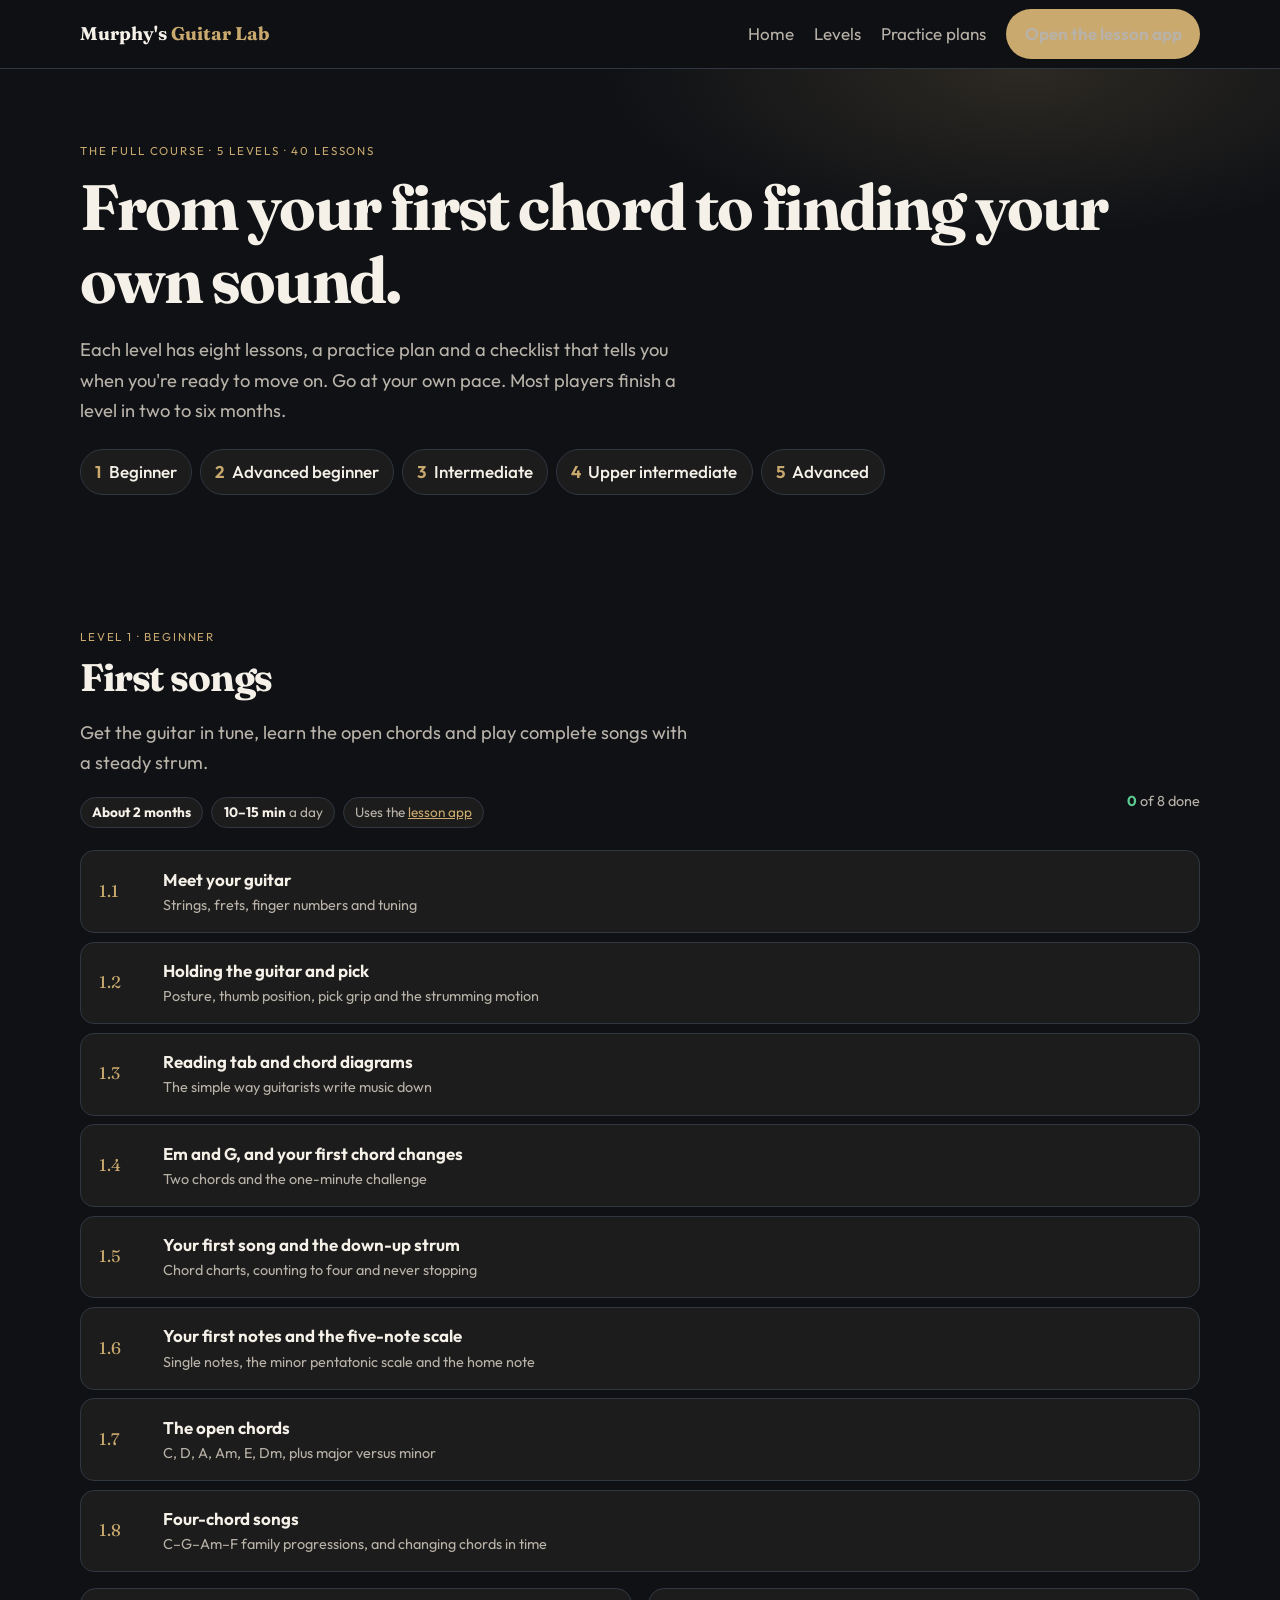
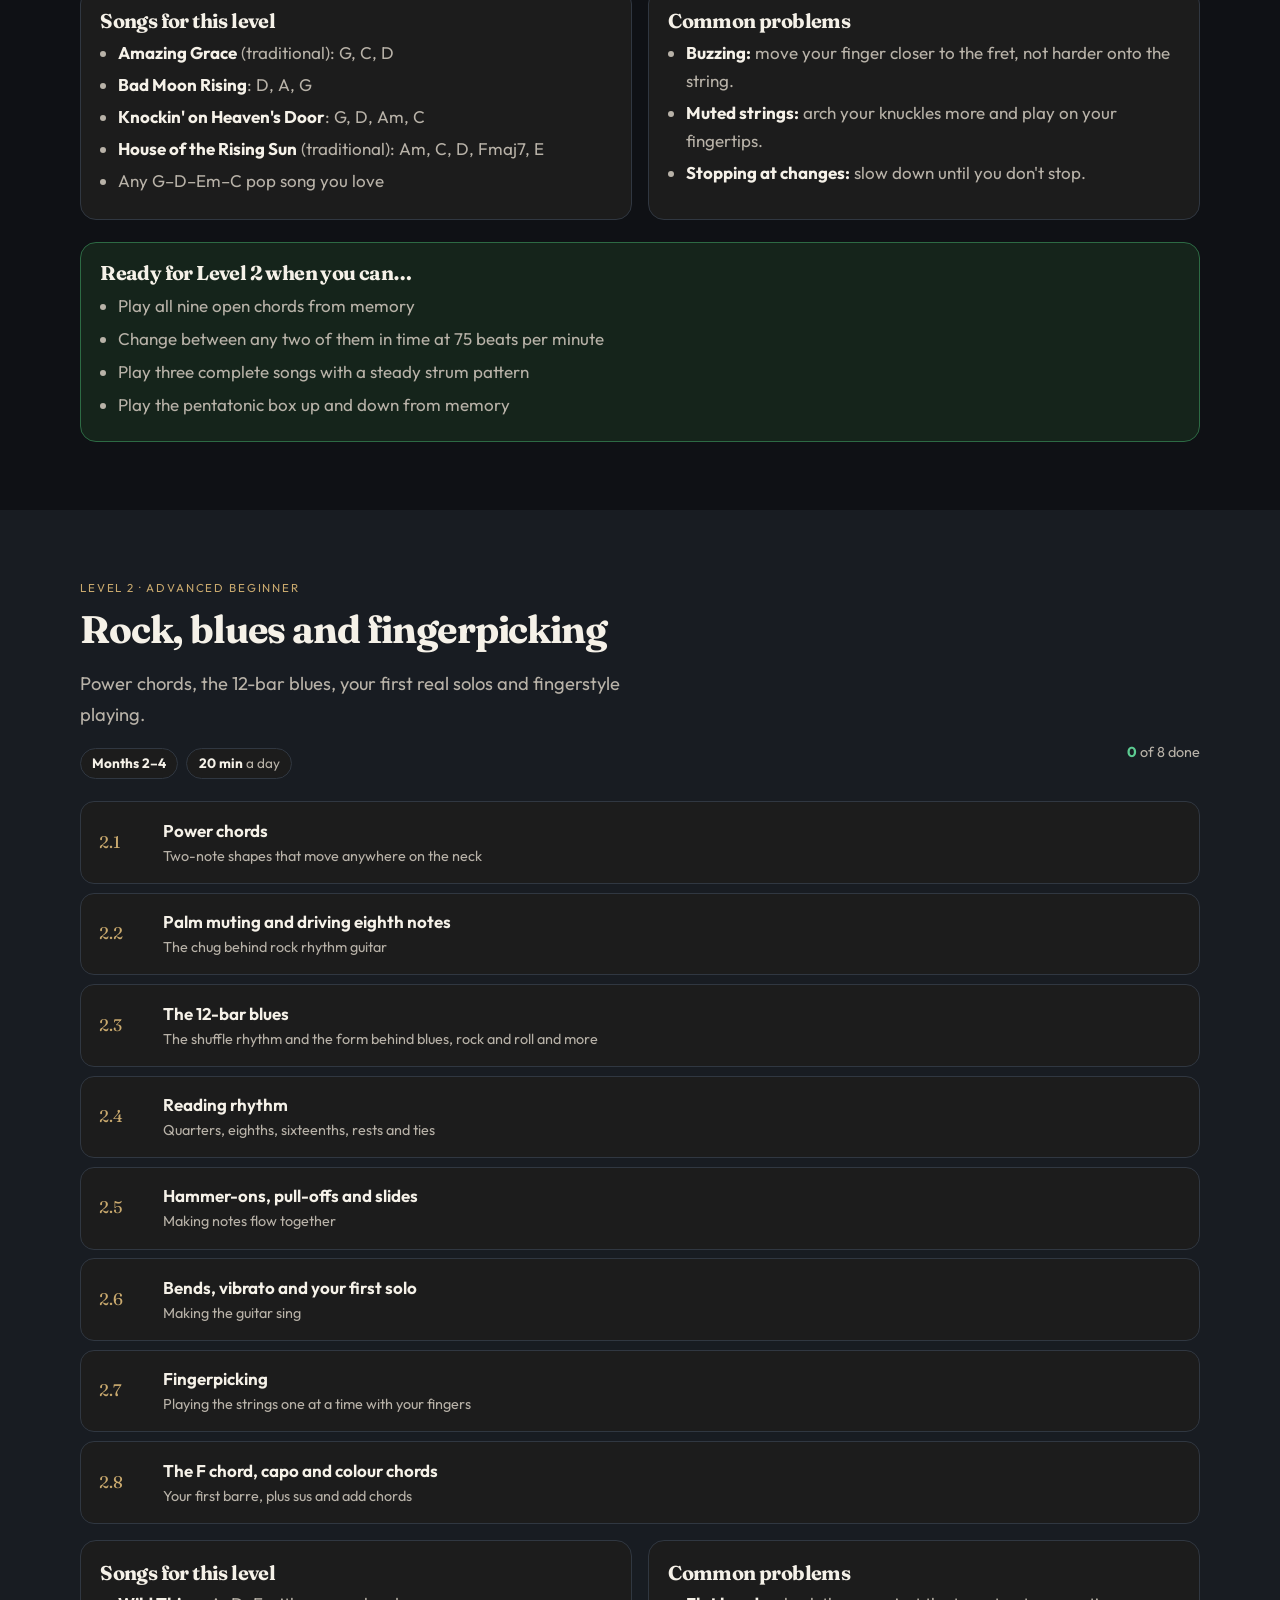
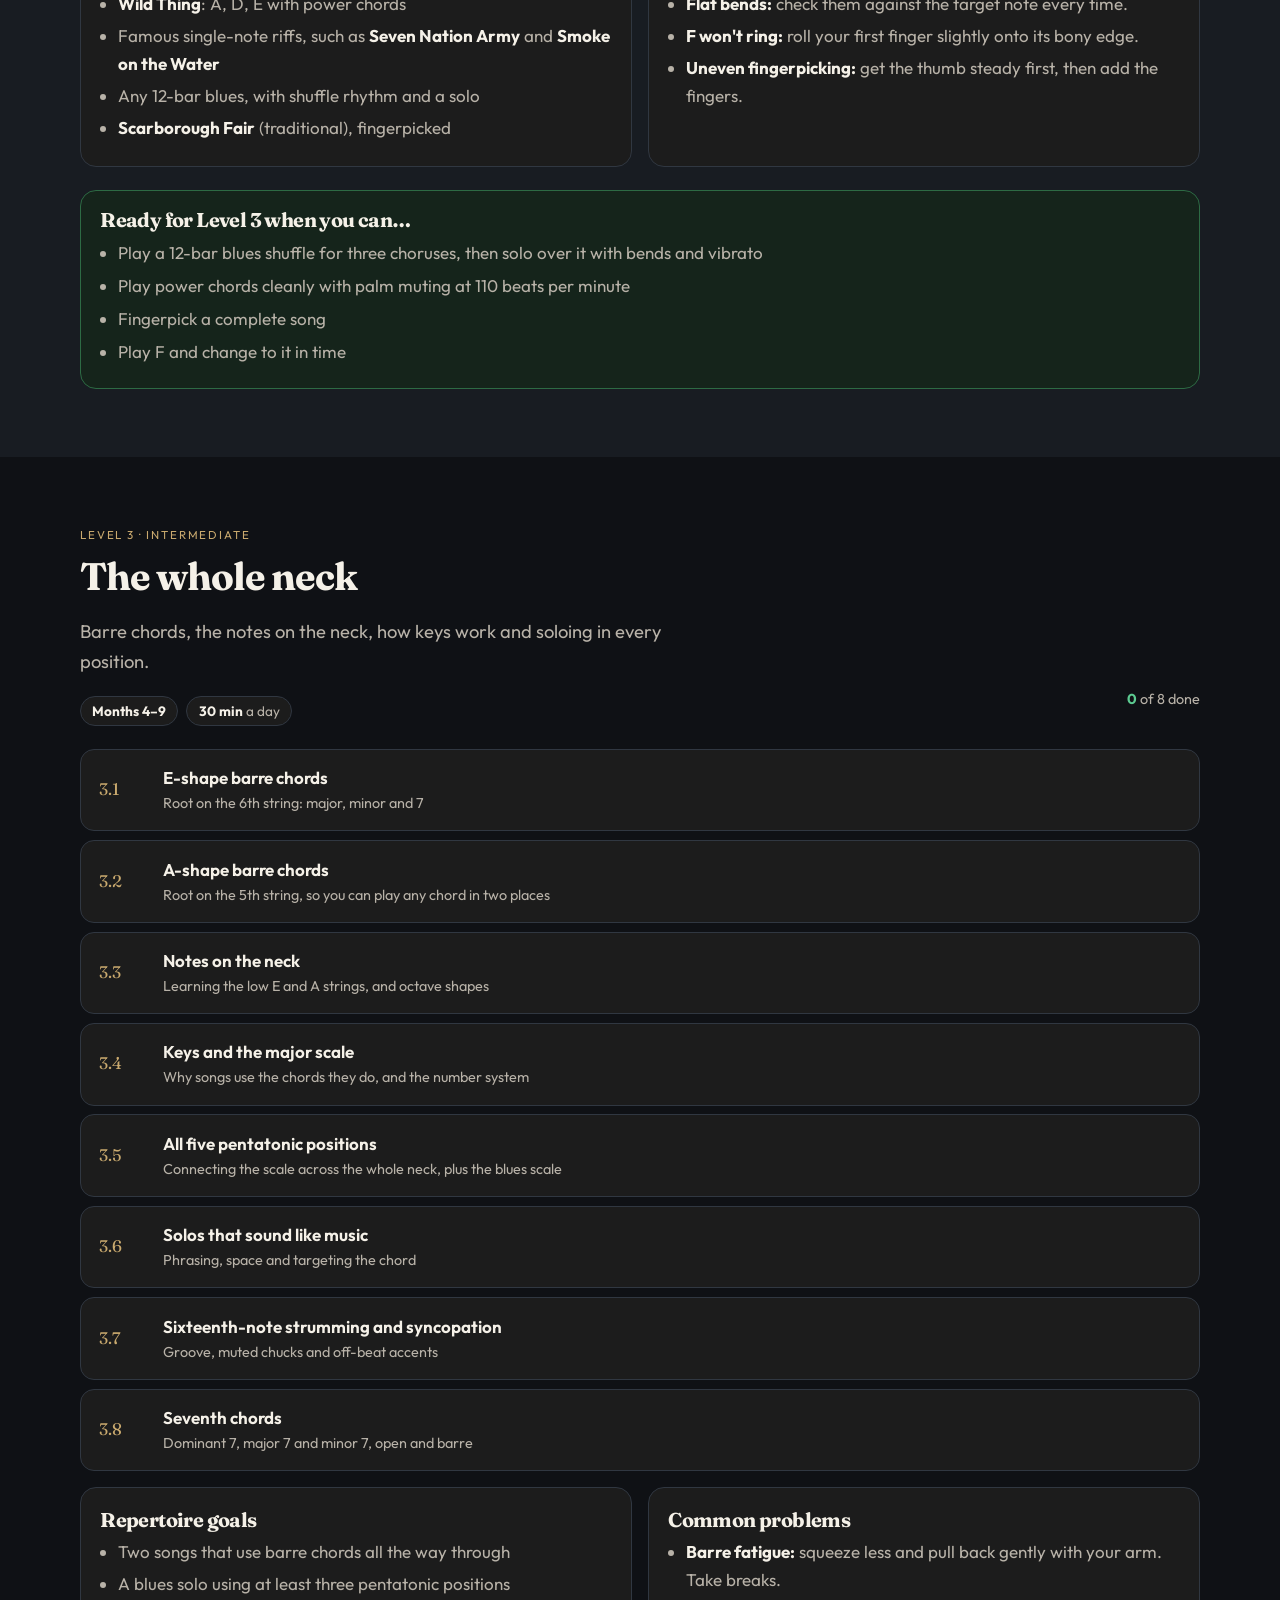
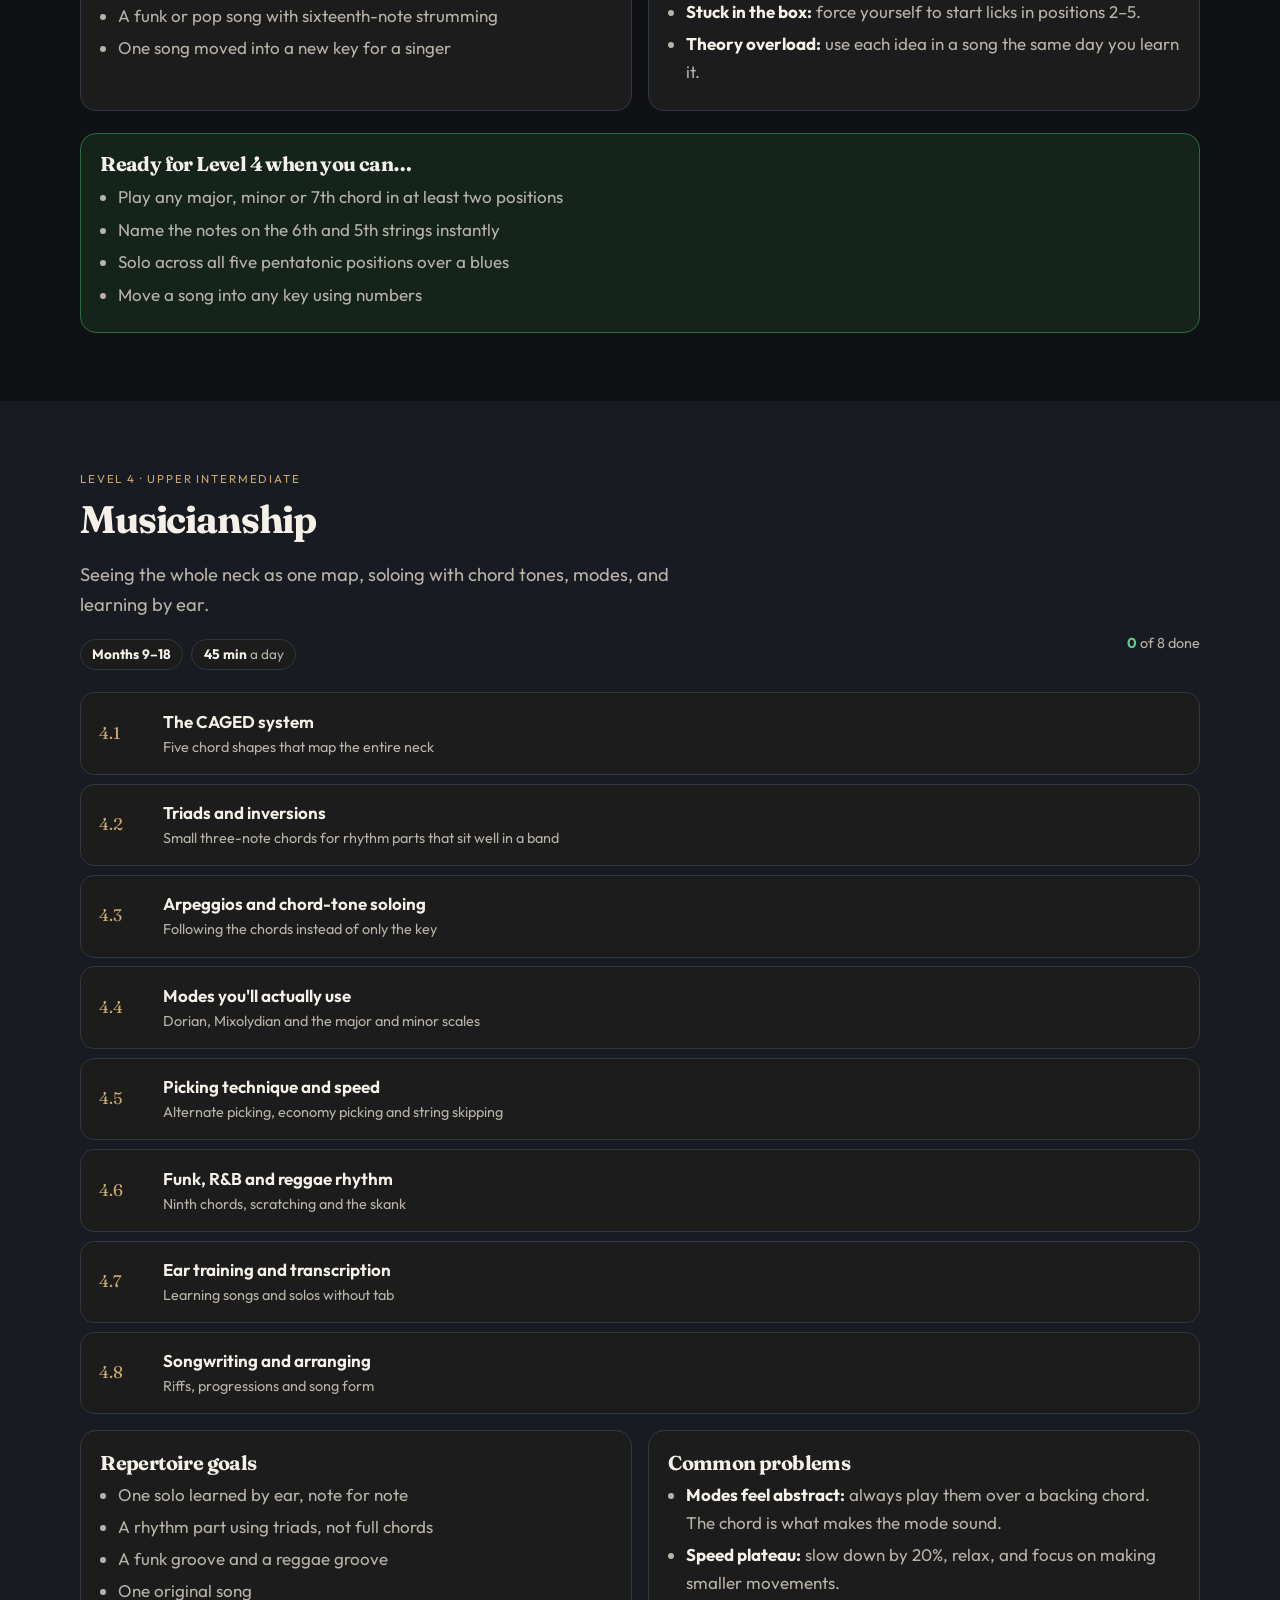
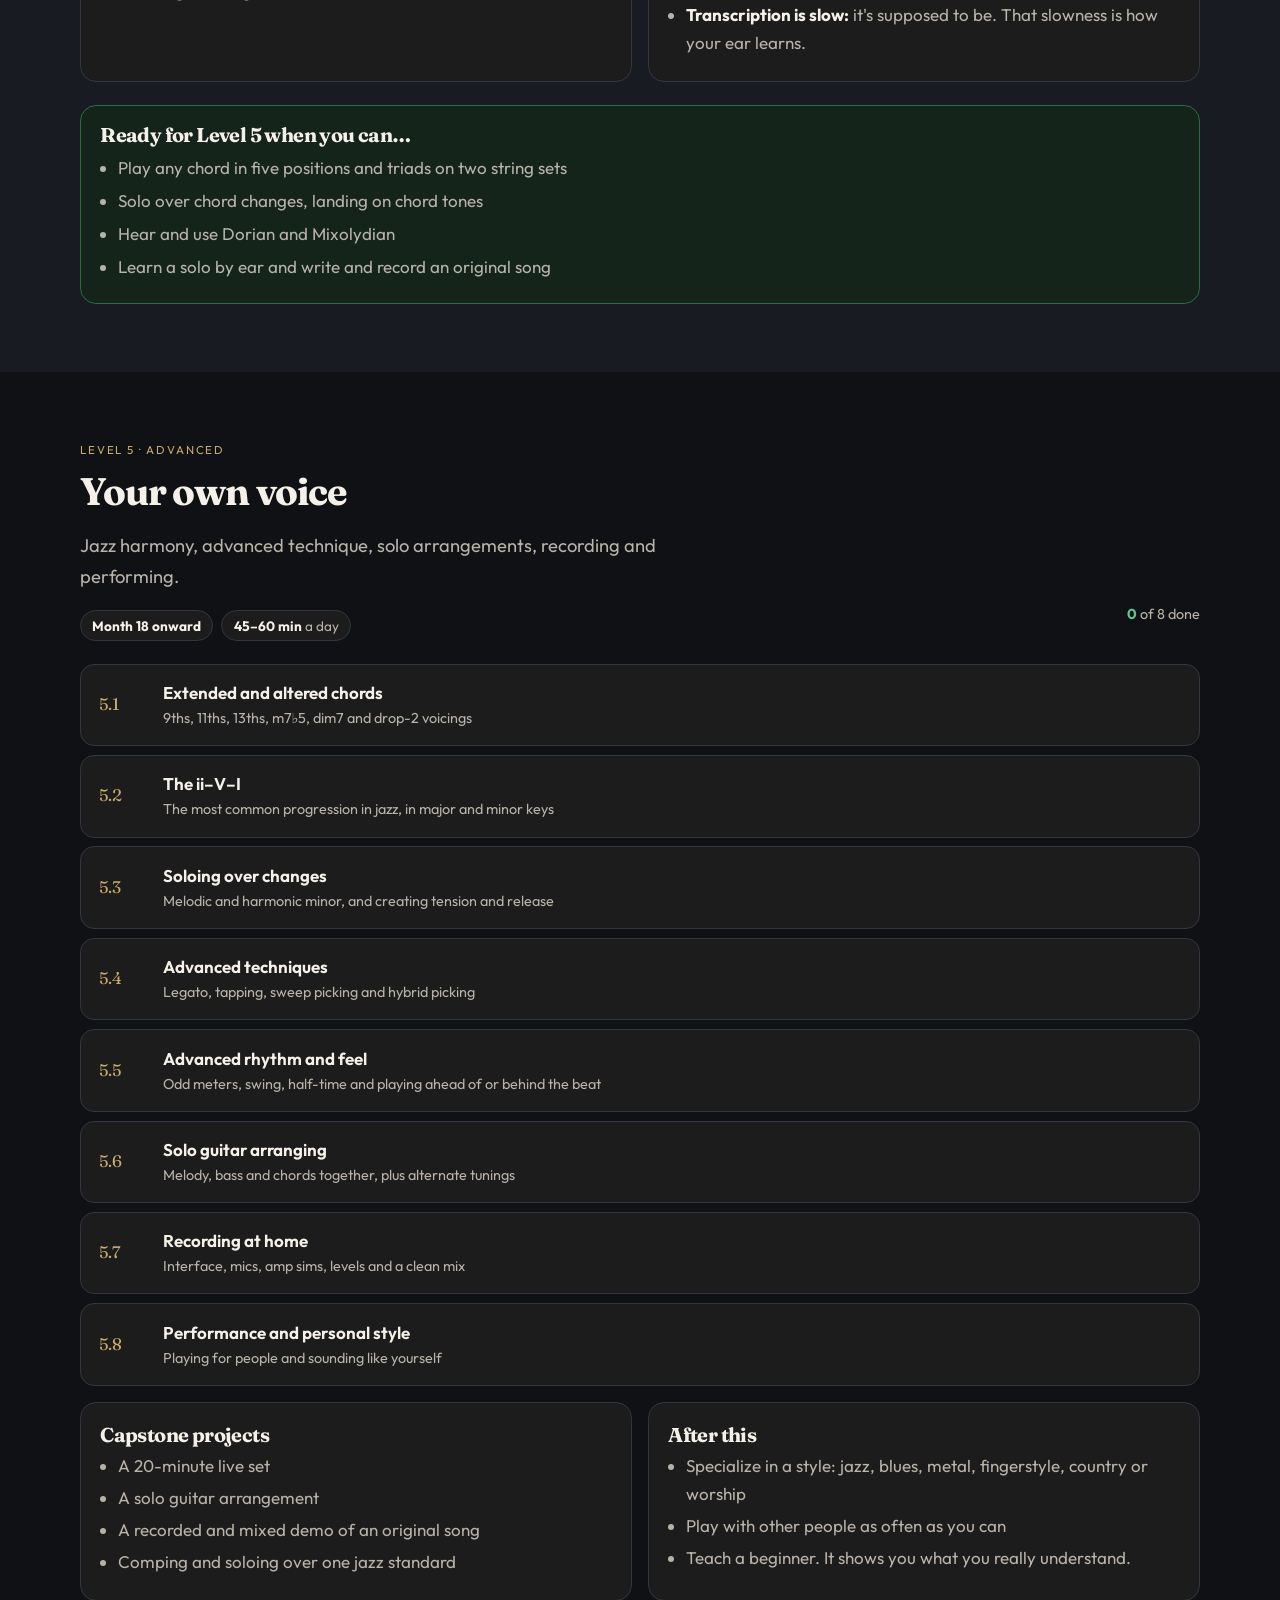
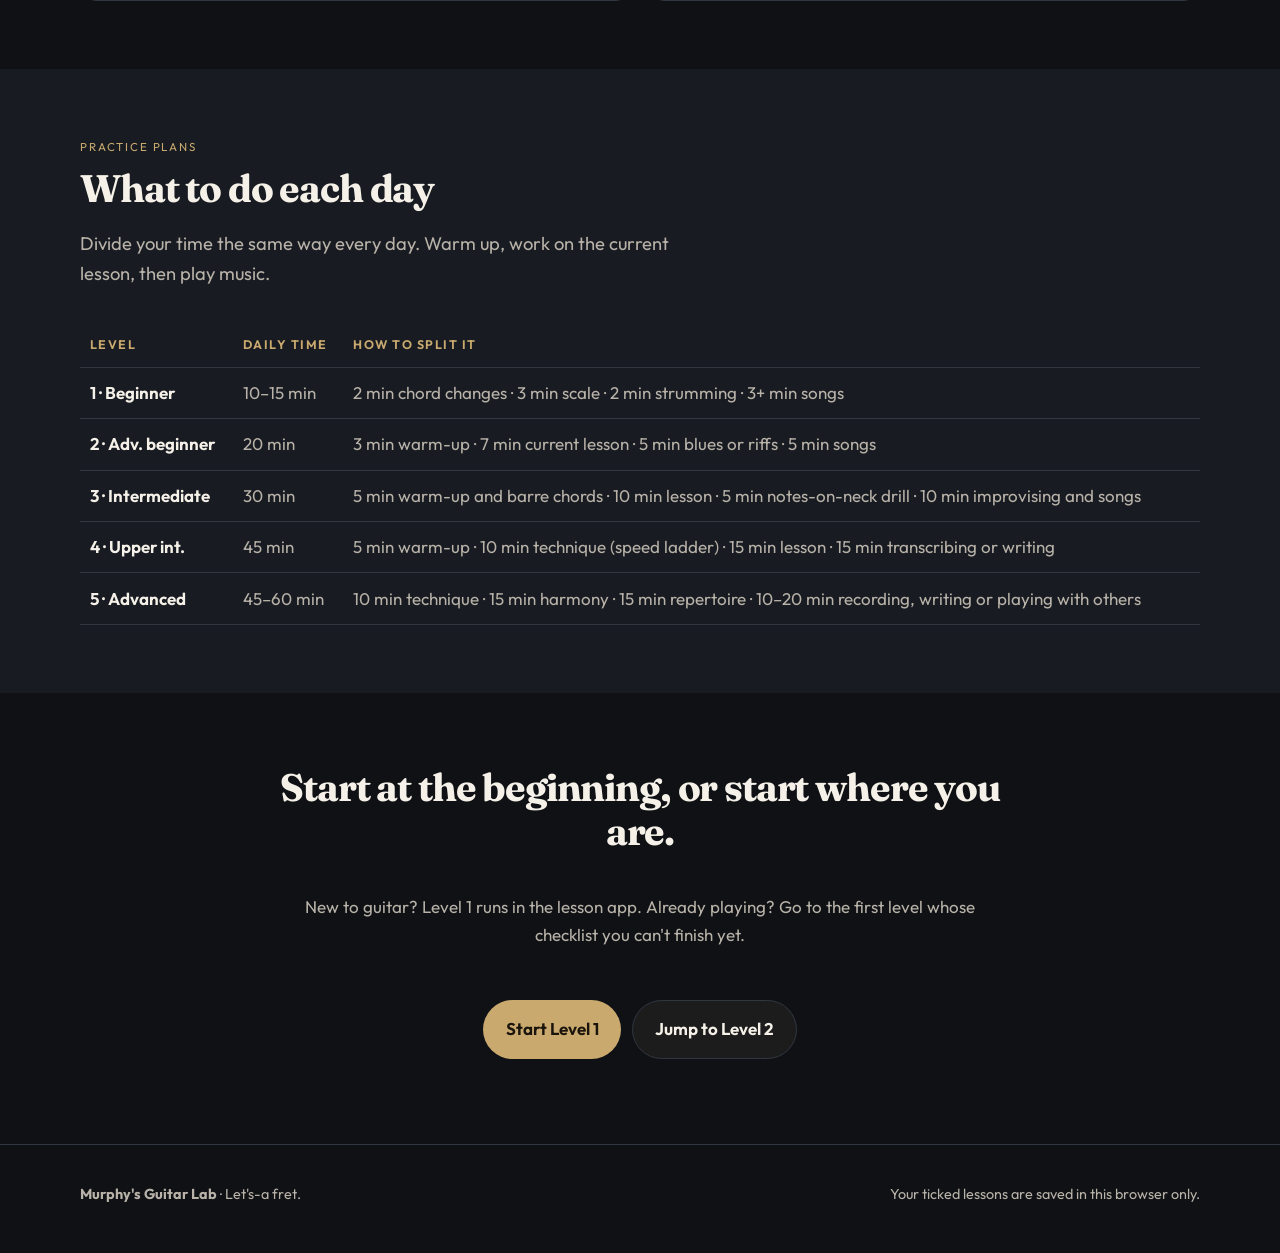
==== course.html @ aec7cf2b "Add five-level full course page and link it from home 40 lessons from beginner to advanced, with pra" ====
<!DOCTYPE html>
<html lang="en">
<head>
  <meta charset="UTF-8">
  <meta name="viewport" content="width=device-width, initial-scale=1">
  <title>The Full Course — Murphy's Guitar Lab</title>
  <meta name="description" content="A five-level guitar course from your first chord to playing like a pro: 40 lessons, practice plans and clear goals for every level.">
  <link rel="preconnect" href="https://fonts.googleapis.com">
  <link rel="preconnect" href="https://fonts.gstatic.com" crossorigin>
  <link href="https://fonts.googleapis.com/css2?family=Fraunces:opsz,wght@9..144,560;9..144,700&family=Outfit:wght@400;520;650&display=swap" rel="stylesheet">
  <link rel="stylesheet" href="styles.css">
  <style>
    .level-nav { display: flex; flex-wrap: wrap; gap: .5rem; margin: 1.4rem 0 0; }
    .level-nav a {
      display: inline-flex; gap: .45rem; align-items: center;
      padding: .5rem .9rem; border-radius: 999px; text-decoration: none;
      background: var(--surface); border: 1px solid var(--border); color: var(--text); font-weight: 520;
    }
    .level-nav a:hover { border-color: var(--accent); }
    .level-nav b { color: var(--accent); font-weight: 650; }

    .level { scroll-margin-top: 5rem; }
    .level-head { display: grid; grid-template-columns: 1fr auto; gap: 1rem 2rem; align-items: end; }
    .level-meta { display: flex; flex-wrap: wrap; gap: .5rem; margin: .4rem 0 0; padding: 0; list-style: none; }
    .level-meta li {
      font-size: .85rem; color: var(--muted); background: var(--surface);
      border: 1px solid var(--border); border-radius: 999px; padding: .2rem .7rem;
    }
    .level-meta strong { color: var(--text); }
    .progress { color: var(--muted); font-size: .9rem; white-space: nowrap; }
    .progress strong { color: var(--success); }

    .lessons { margin: 1.4rem 0 0; display: grid; gap: .55rem; }
    .lesson {
      background: var(--surface); border: 1px solid var(--border); border-radius: 14px;
      padding: 0; overflow: hidden;
    }
    .lesson[open] { border-color: color-mix(in srgb, var(--accent) 45%, var(--border)); }
    .lesson summary {
      list-style: none; cursor: pointer; padding: .9rem 1.1rem;
      display: grid; grid-template-columns: 3.2rem 1fr auto; gap: .8rem; align-items: center;
    }
    .lesson summary::-webkit-details-marker { display: none; }
    .lesson .num { font-family: var(--font-display); color: var(--accent); font-size: 1.05rem; }
    .lesson .name { font-weight: 650; }
    .lesson .name small { display: block; font-weight: 400; color: var(--muted); font-size: .9rem; }
    .lesson .tick { color: var(--success); font-size: .85rem; visibility: hidden; }
    .lesson.is-done .tick { visibility: visible; }
    .lesson-body { padding: 0 1.1rem 1.1rem 5.1rem; }
    .lesson-body h4 {
      font-family: var(--font-body); font-size: .72rem; letter-spacing: .14em; text-transform: uppercase;
      color: var(--accent); margin: 1rem 0 .3rem;
    }
    .lesson-body ul { margin: 0; padding-left: 1.1rem; color: var(--muted); }
    .lesson-body li { margin: .25rem 0; }
    .lesson-body li strong { color: var(--text); }
    .lesson-body p { color: var(--muted); margin: .3rem 0; }
    .lesson-body .app-link { color: var(--accent); }
    pre.tab {
      background: #101318; border: 1px solid var(--border); border-radius: 10px;
      padding: .7rem .9rem; color: var(--text); font-size: .85rem; line-height: 1.35;
      overflow-x: auto; margin: .5rem 0;
    }
    .done-check {
      display: flex; gap: .6rem; align-items: center; margin-top: 1rem;
      color: var(--text); cursor: pointer; font-weight: 520;
    }
    .done-check input { width: 1.15rem; height: 1.15rem; accent-color: var(--success); }

    .milestone {
      margin-top: 1.4rem; background: #15241b; border: 1px solid #2d6a44;
      border-radius: var(--radius); padding: 1.1rem 1.2rem;
    }
    .milestone h3 { margin-bottom: .5rem; }
    .milestone ul { margin: 0; padding-left: 1.1rem; color: var(--muted); }
    .milestone li { margin: .3rem 0; }
    .side-cards { display: grid; grid-template-columns: 1fr 1fr; gap: 1rem; margin-top: 1rem; }
    .side-cards .card ul { margin: .4rem 0 0; padding-left: 1.1rem; color: var(--muted); }
    .side-cards .card li { margin: .25rem 0; }

    table.plan { width: 100%; border-collapse: collapse; margin-top: 1rem; }
    table.plan th, table.plan td { text-align: left; padding: .7rem .6rem; border-bottom: 1px solid var(--border); vertical-align: top; }
    table.plan th { font-size: .78rem; letter-spacing: .12em; text-transform: uppercase; color: var(--accent); font-weight: 650; }
    table.plan td { color: var(--muted); }
    table.plan td:first-child { color: var(--text); font-weight: 650; white-space: nowrap; }
    .table-wrap { overflow-x: auto; }

    @media (max-width: 860px) {
      .level-head, .side-cards { grid-template-columns: 1fr; }
      .lesson-body { padding-left: 1.1rem; }
      .lesson summary { grid-template-columns: 2.6rem 1fr auto; }
    }
  </style>
</head>
<body>
  <a class="skip" href="#main">Skip to content</a>
  <header class="site-header">
    <div class="wrap header-inner">
      <a class="logo" href="index.html">Murphy's <span>Guitar Lab</span></a>
      <button class="nav-toggle" type="button" aria-expanded="false" aria-controls="site-nav">Menu</button>
      <nav id="site-nav" class="site-nav" aria-label="Primary">
        <a href="index.html">Home</a>
        <a href="#levels">Levels</a>
        <a href="#plans">Practice plans</a>
        <a class="btn btn-primary" href="murphy-guitar-lab.html">Open the lesson app</a>
      </nav>
    </div>
  </header>

  <main id="main">
    <section class="hero" id="top">
      <div class="wrap">
        <p class="eyebrow">The full course · 5 levels · 40 lessons</p>
        <h1>From your first chord to finding your own sound.</h1>
        <p class="lede">Each level has eight lessons, a practice plan and a checklist that tells you when you're ready to move on. Go at your own pace. Most players finish a level in two to six months.</p>
        <nav class="level-nav" id="levels" aria-label="Levels">
          <a href="#level-1"><b>1</b> Beginner</a>
          <a href="#level-2"><b>2</b> Advanced beginner</a>
          <a href="#level-3"><b>3</b> Intermediate</a>
          <a href="#level-4"><b>4</b> Upper intermediate</a>
          <a href="#level-5"><b>5</b> Advanced</a>
        </nav>
      </div>
    </section>

    <!-- ============ LEVEL 1 ============ -->
    <section class="section level" id="level-1" data-level="1">
      <div class="wrap">
        <div class="level-head">
          <div>
            <p class="eyebrow">Level 1 · Beginner</p>
            <h2>First songs</h2>
            <p class="section-lede">Get the guitar in tune, learn the open chords and play complete songs with a steady strum.</p>
            <ul class="level-meta">
              <li><strong>About 2 months</strong></li>
              <li><strong>10–15 min</strong> a day</li>
              <li>Uses the <a class="app-link" href="murphy-guitar-lab.html" style="color:var(--accent)">lesson app</a></li>
            </ul>
          </div>
          <p class="progress" aria-live="polite"><strong data-count>0</strong> of 8 done</p>
        </div>

        <div class="lessons">
          <details class="lesson" data-id="1-1">
            <summary><span class="num">1.1</span><span class="name">Meet your guitar<small>Strings, frets, finger numbers and tuning</small></span><span class="tick">✓ Done</span></summary>
            <div class="lesson-body">
              <h4>You'll learn</h4>
              <ul>
                <li>The string names, low to high: <strong>E A D G B E</strong></li>
                <li>How frets are numbered, and which finger is 1, 2, 3 and 4</li>
                <li>How to tune with a tuner, and to check by ear with the 5th-fret method</li>
              </ul>
              <h4>Practice</h4>
              <ul><li>Tune up every day before you play. Say each string name out loud as you pluck it.</li></ul>
              <h4>You're ready when</h4>
              <ul><li>You can tune all six strings in under two minutes.</li></ul>
              <p>In the app: <a class="app-link" href="murphy-guitar-lab.html">Lesson 1</a></p>
              <label class="done-check"><input type="checkbox"> I can do this</label>
            </div>
          </details>

          <details class="lesson" data-id="1-2">
            <summary><span class="num">1.2</span><span class="name">Holding the guitar and pick<small>Posture, thumb position, pick grip and the strumming motion</small></span><span class="tick">✓ Done</span></summary>
            <div class="lesson-body">
              <h4>You'll learn</h4>
              <ul>
                <li>Sitting position, with the guitar body resting on your leg and the neck tilted up a little</li>
                <li>Thumb behind the neck, fingertips arched so they don't touch other strings</li>
                <li>Holding the pick between the thumb and the side of your index finger, with just the tip showing</li>
                <li>Strumming from the wrist rather than the elbow</li>
              </ul>
              <h4>Practice</h4>
              <ul><li>One minute of slow down-strums on the open strings, keeping a relaxed wrist and an even volume.</li></ul>
              <h4>You're ready when</h4>
              <ul><li>You can strum for a minute without your shoulder tensing up or the pick slipping.</li></ul>
              <p>In the app: <a class="app-link" href="murphy-guitar-lab.html">Lesson 2</a></p>
              <label class="done-check"><input type="checkbox"> I can do this</label>
            </div>
          </details>

          <details class="lesson" data-id="1-3">
            <summary><span class="num">1.3</span><span class="name">Reading tab and chord diagrams<small>The simple way guitarists write music down</small></span><span class="tick">✓ Done</span></summary>
            <div class="lesson-body">
              <h4>You'll learn</h4>
              <ul>
                <li>Tab: six lines are the strings, numbers are frets, and you read left to right</li>
                <li>Chord diagrams: dots are fingers, <strong>O</strong> means play the string open, <strong>X</strong> means don't play it</li>
              </ul>
<pre class="tab">e|-----------0-----|
B|---------0---1---|
G|-------0-------2-|
D|-----2-----------|
A|---2-------------|
E|-0---------------|</pre>
              <h4>Practice</h4>
              <ul><li>Play the line above slowly, then make up your own four-note line and write it in tab.</li></ul>
              <h4>You're ready when</h4>
              <ul><li>You can play any short tab without asking which string is which.</li></ul>
              <p>In the app: <a class="app-link" href="murphy-guitar-lab.html">Lesson 3</a></p>
              <label class="done-check"><input type="checkbox"> I can do this</label>
            </div>
          </details>

          <details class="lesson" data-id="1-4">
            <summary><span class="num">1.4</span><span class="name">Em and G, and your first chord changes<small>Two chords and the one-minute challenge</small></span><span class="tick">✓ Done</span></summary>
            <div class="lesson-body">
              <h4>You'll learn</h4>
              <ul>
                <li><strong>Em</strong> (two fingers) and <strong>G</strong></li>
                <li>Moving all your fingers to the next chord at once, rather than one at a time</li>
                <li>Keeping a finger in place when two chords share it</li>
              </ul>
              <h4>Practice</h4>
              <ul><li>The one-minute challenge: count your clean Em → G switches in 60 seconds, write the number down and try to beat it tomorrow.</li></ul>
              <h4>You're ready when</h4>
              <ul><li>You can make 30 or more clean changes in a minute.</li></ul>
              <p>In the app: <a class="app-link" href="murphy-guitar-lab.html">Lessons 4–5</a></p>
              <label class="done-check"><input type="checkbox"> I can do this</label>
            </div>
          </details>

          <details class="lesson" data-id="1-5">
            <summary><span class="num">1.5</span><span class="name">Your first song and the down-up strum<small>Chord charts, counting to four and never stopping</small></span><span class="tick">✓ Done</span></summary>
            <div class="lesson-body">
              <h4>You'll learn</h4>
              <ul>
                <li>Reading a chord chart, where each slash is one beat</li>
                <li>Counting "1 &amp; 2 &amp; 3 &amp; 4 &amp;": down on the numbers, up on the "&amp;"</li>
                <li>Keeping your hand swinging even when you don't hit the strings</li>
                <li>The pattern behind countless songs: <strong>D · D U · U D U</strong></li>
              </ul>
              <h4>Practice</h4>
              <ul><li>Em and G with the app's band, four beats per chord, at slow speed and then medium.</li></ul>
              <h4>You're ready when</h4>
              <ul><li>You can play the Em–G song all the way through without stopping, even if a change is messy.</li></ul>
              <p>In the app: <a class="app-link" href="murphy-guitar-lab.html">Lessons 6–7</a></p>
              <label class="done-check"><input type="checkbox"> I can do this</label>
            </div>
          </details>

          <details class="lesson" data-id="1-6">
            <summary><span class="num">1.6</span><span class="name">Your first notes and the five-note scale<small>Single notes, the minor pentatonic scale and the home note</small></span><span class="tick">✓ Done</span></summary>
            <div class="lesson-body">
              <h4>You'll learn</h4>
              <ul>
                <li>Playing single notes cleanly, one finger per fret</li>
                <li>The A minor pentatonic "box" at the 5th fret, the shape behind most rock and blues solos</li>
                <li>Ending phrases on the home note (A) so they sound finished</li>
              </ul>
              <h4>Practice</h4>
              <ul><li>Three minutes of the scale up and down with a metronome at 60, then make up short tunes over the backing track.</li></ul>
              <h4>You're ready when</h4>
              <ul><li>You can play the box up and down from memory with no wrong notes.</li></ul>
              <p>In the app: <a class="app-link" href="murphy-guitar-lab.html">Lessons 8–10</a></p>
              <label class="done-check"><input type="checkbox"> I can do this</label>
            </div>
          </details>

          <details class="lesson" data-id="1-7">
            <summary><span class="num">1.7</span><span class="name">The open chords<small>C, D, A, Am, E, Dm, plus major versus minor</small></span><span class="tick">✓ Done</span></summary>
            <div class="lesson-body">
              <h4>You'll learn</h4>
              <ul>
                <li>Six new chords. Together with Em and G, these are the nine open chords most songs use.</li>
                <li>The difference by ear: major chords sound bright, minor chords sound darker</li>
                <li>Easy pairs first: Am ↔ C, E ↔ Am, D ↔ G, A ↔ D</li>
              </ul>
              <h4>Practice</h4>
              <ul><li>Do the one-minute challenge with a different pair each day.</li></ul>
              <h4>You're ready when</h4>
              <ul><li>You can play all nine chords from memory, with every string ringing clearly.</li></ul>
              <p>In the app: <a class="app-link" href="murphy-guitar-lab.html">Lesson 11</a></p>
              <label class="done-check"><input type="checkbox"> I can do this</label>
            </div>
          </details>

          <details class="lesson" data-id="1-8">
            <summary><span class="num">1.8</span><span class="name">Four-chord songs<small>C–G–Am–F family progressions, and changing chords in time</small></span><span class="tick">✓ Done</span></summary>
            <div class="lesson-body">
              <h4>You'll learn</h4>
              <ul>
                <li>The progressions behind hundreds of songs: <strong>G–D–Em–C</strong> and <strong>C–G–Am–F</strong> (an easy Fmaj7 for now)</li>
                <li>The trick that makes changes sound smooth: lift your fingers on the last up-strum ("4 &amp;") so you land on time</li>
                <li>Playing songs from start to finish with the app's jam room</li>
              </ul>
              <h4>Practice</h4>
              <ul><li>Two songs from the song list below, every day, from start to finish.</li></ul>
              <h4>You're ready when</h4>
              <ul><li>You can play three songs through at about 75 beats per minute without stopping.</li></ul>
              <p>In the app: <a class="app-link" href="murphy-guitar-lab.html">Lesson 12 and the jam room</a></p>
              <label class="done-check"><input type="checkbox"> I can do this</label>
            </div>
          </details>
        </div>

        <div class="side-cards">
          <article class="card">
            <h3>Songs for this level</h3>
            <ul>
              <li><strong>Amazing Grace</strong> (traditional): G, C, D</li>
              <li><strong>Bad Moon Rising</strong>: D, A, G</li>
              <li><strong>Knockin' on Heaven's Door</strong>: G, D, Am, C</li>
              <li><strong>House of the Rising Sun</strong> (traditional): Am, C, D, Fmaj7, E</li>
              <li>Any G–D–Em–C pop song you love</li>
            </ul>
          </article>
          <article class="card">
            <h3>Common problems</h3>
            <ul>
              <li><strong>Buzzing:</strong> move your finger closer to the fret, not harder onto the string.</li>
              <li><strong>Muted strings:</strong> arch your knuckles more and play on your fingertips.</li>
              <li><strong>Stopping at changes:</strong> slow down until you don't stop.</li>
            </ul>
          </article>
        </div>

        <div class="milestone">
          <h3>Ready for Level 2 when you can…</h3>
          <ul>
            <li>Play all nine open chords from memory</li>
            <li>Change between any two of them in time at 75 beats per minute</li>
            <li>Play three complete songs with a steady strum pattern</li>
            <li>Play the pentatonic box up and down from memory</li>
          </ul>
        </div>
      </div>
    </section>

    <!-- ============ LEVEL 2 ============ -->
    <section class="section section-alt level" id="level-2" data-level="2">
      <div class="wrap">
        <div class="level-head">
          <div>
            <p class="eyebrow">Level 2 · Advanced beginner</p>
            <h2>Rock, blues and fingerpicking</h2>
            <p class="section-lede">Power chords, the 12-bar blues, your first real solos and fingerstyle playing.</p>
            <ul class="level-meta">
              <li><strong>Months 2–4</strong></li>
              <li><strong>20 min</strong> a day</li>
            </ul>
          </div>
          <p class="progress" aria-live="polite"><strong data-count>0</strong> of 8 done</p>
        </div>

        <div class="lessons">
          <details class="lesson" data-id="2-1">
            <summary><span class="num">2.1</span><span class="name">Power chords<small>Two-note shapes that move anywhere on the neck</small></span><span class="tick">✓ Done</span></summary>
            <div class="lesson-body">
              <h4>You'll learn</h4>
              <ul>
                <li>The power chord shape with its root on the 6th string and on the 5th string</li>
                <li>Naming them by the root note, such as G5 at the 3rd fret and A5 at the 5th</li>
                <li>Muting unused strings with the underside of your first finger</li>
              </ul>
<pre class="tab">   G5    A5    C5    D5
D|-5-----7-----5-----7---|
A|-5-----7-----3-----5---|
E|-3-----5---------------|</pre>
              <h4>Practice</h4>
              <ul><li>Move the shape along the neck with a metronome, changing on every beat.</li></ul>
              <h4>You're ready when</h4>
              <ul><li>You can play a rock progression with power chords and no ringing open strings.</li></ul>
              <label class="done-check"><input type="checkbox"> I can do this</label>
            </div>
          </details>

          <details class="lesson" data-id="2-2">
            <summary><span class="num">2.2</span><span class="name">Palm muting and driving eighth notes<small>The chug behind rock rhythm guitar</small></span><span class="tick">✓ Done</span></summary>
            <div class="lesson-body">
              <h4>You'll learn</h4>
              <ul>
                <li>Resting the side of your picking hand lightly on the strings right at the bridge</li>
                <li>Steady down-picked eighth notes</li>
                <li>Accents: switching between muted and open strums to build energy</li>
              </ul>
              <h4>Practice</h4>
              <ul><li>Two minutes of muted eighths on E5 at 80, then 100, then 120 beats per minute.</li></ul>
              <h4>You're ready when</h4>
              <ul><li>You can keep even eighths for a full minute at 110 beats per minute.</li></ul>
              <label class="done-check"><input type="checkbox"> I can do this</label>
            </div>
          </details>

          <details class="lesson" data-id="2-3">
            <summary><span class="num">2.3</span><span class="name">The 12-bar blues<small>The shuffle rhythm and the form behind blues, rock and roll and more</small></span><span class="tick">✓ Done</span></summary>
            <div class="lesson-body">
              <h4>You'll learn</h4>
              <ul>
                <li>The 12-bar form in A: four bars of A, two of D, two of A, then E, D, A, E</li>
                <li>The classic shuffle riff, rocking between the 5th and 6th of each chord</li>
                <li>The shuffle (swing) feel: long-short, long-short</li>
              </ul>
<pre class="tab">   A5 shuffle (repeat)
D|-2-2-4-4-2-2-4-4-|
A|-0-0-0-0-0-0-0-0-|</pre>
              <h4>Practice</h4>
              <ul><li>Play three choruses (36 bars) over a blues backing track without losing your place.</li></ul>
              <h4>You're ready when</h4>
              <ul><li>You always know which bar you're on, and you change chords without looking.</li></ul>
              <label class="done-check"><input type="checkbox"> I can do this</label>
            </div>
          </details>

          <details class="lesson" data-id="2-4">
            <summary><span class="num">2.4</span><span class="name">Reading rhythm<small>Quarters, eighths, sixteenths, rests and ties</small></span><span class="tick">✓ Done</span></summary>
            <div class="lesson-body">
              <h4>You'll learn</h4>
              <ul>
                <li>The counts: "1 2 3 4", "1 &amp; 2 &amp;", and "1 e &amp; a"</li>
                <li>Rests (silence that still counts as time) and ties (holding a note over the beat)</li>
                <li>Clapping a rhythm before you play it</li>
              </ul>
              <h4>Practice</h4>
              <ul><li>Clap, then strum, one written rhythm a day on a single chord.</li></ul>
              <h4>You're ready when</h4>
              <ul><li>You can read a one-line rhythm and play it correctly the first time at a slow tempo.</li></ul>
              <label class="done-check"><input type="checkbox"> I can do this</label>
            </div>
          </details>

          <details class="lesson" data-id="2-5">
            <summary><span class="num">2.5</span><span class="name">Hammer-ons, pull-offs and slides<small>Making notes flow together</small></span><span class="tick">✓ Done</span></summary>
            <div class="lesson-body">
              <h4>You'll learn</h4>
              <ul>
                <li>Hammer-on (h): pick one note, then slam a finger down to sound the next</li>
                <li>Pull-off (p): flick the finger off sideways to sound the lower note</li>
                <li>Slide (/ or \): keep pressure on while you glide to a new fret</li>
              </ul>
<pre class="tab">G|-5h7-7p5-----5/7-7\5-|
D|---------7-----------|</pre>
              <h4>Practice</h4>
              <ul><li>Go through the pentatonic box using only hammer-ons on the way up and pull-offs on the way down.</li></ul>
              <h4>You're ready when</h4>
              <ul><li>Hammered and pulled notes are as loud as the picked ones.</li></ul>
              <label class="done-check"><input type="checkbox"> I can do this</label>
            </div>
          </details>

          <details class="lesson" data-id="2-6">
            <summary><span class="num">2.6</span><span class="name">Bends, vibrato and your first solo<small>Making the guitar sing</small></span><span class="tick">✓ Done</span></summary>
            <div class="lesson-body">
              <h4>You'll learn</h4>
              <ul>
                <li>Whole-step bends on the G and B strings, using three fingers together and pushing with your wrist</li>
                <li>Bending in tune: check that the bent note matches the note two frets up</li>
                <li>Vibrato: small, even, repeated bends</li>
                <li>Building a 12-bar solo from short licks with space between them</li>
              </ul>
              <h4>Practice</h4>
              <ul><li>Check ten bends a day against the target note. Improvise over a blues track for five minutes.</li></ul>
              <h4>You're ready when</h4>
              <ul><li>You can improvise a full 12-bar solo with bends that land in tune.</li></ul>
              <label class="done-check"><input type="checkbox"> I can do this</label>
            </div>
          </details>

          <details class="lesson" data-id="2-7">
            <summary><span class="num">2.7</span><span class="name">Fingerpicking<small>Playing the strings one at a time with your fingers</small></span><span class="tick">✓ Done</span></summary>
            <div class="lesson-body">
              <h4>You'll learn</h4>
              <ul>
                <li>Finger assignments: the thumb plays the bass strings, and the index, middle and ring fingers play the G, B and high E strings</li>
                <li>Picking each chord one string at a time (arpeggios)</li>
                <li>An alternating thumb bass, the starting point of Travis picking</li>
              </ul>
<pre class="tab">   C
e|-------0-------0-|
B|---1-------1-----|
G|-----0-------0---|
D|-----------------|
A|-3-------3-------|</pre>
              <h4>Practice</h4>
              <ul><li>Five minutes of fingerpicking a C–Am–F–G loop.</li></ul>
              <h4>You're ready when</h4>
              <ul><li>You can fingerpick a whole song with a steady thumb that never stops.</li></ul>
              <label class="done-check"><input type="checkbox"> I can do this</label>
            </div>
          </details>

          <details class="lesson" data-id="2-8">
            <summary><span class="num">2.8</span><span class="name">The F chord, capo and colour chords<small>Your first barre, plus sus and add chords</small></span><span class="tick">✓ Done</span></summary>
            <div class="lesson-body">
              <h4>You'll learn</h4>
              <ul>
                <li>The small F barre on the top four strings, as a step toward full barre chords</li>
                <li>Using a capo to play songs in a different key with the shapes you already know</li>
                <li>Colour chords: Dsus2, Dsus4, Asus2, Cadd9, used to add movement to strums</li>
              </ul>
              <h4>Practice</h4>
              <ul><li>Do the one-minute challenge: C ↔ F.</li></ul>
              <h4>You're ready when</h4>
              <ul><li>F rings clearly and you can change C → F in time.</li></ul>
              <label class="done-check"><input type="checkbox"> I can do this</label>
            </div>
          </details>
        </div>

        <div class="side-cards">
          <article class="card">
            <h3>Songs for this level</h3>
            <ul>
              <li><strong>Wild Thing</strong>: A, D, E with power chords</li>
              <li>Famous single-note riffs, such as <strong>Seven Nation Army</strong> and <strong>Smoke on the Water</strong></li>
              <li>Any 12-bar blues, with shuffle rhythm and a solo</li>
              <li><strong>Scarborough Fair</strong> (traditional), fingerpicked</li>
            </ul>
          </article>
          <article class="card">
            <h3>Common problems</h3>
            <ul>
              <li><strong>Flat bends:</strong> check them against the target note every time.</li>
              <li><strong>F won't ring:</strong> roll your first finger slightly onto its bony edge.</li>
              <li><strong>Uneven fingerpicking:</strong> get the thumb steady first, then add the fingers.</li>
            </ul>
          </article>
        </div>

        <div class="milestone">
          <h3>Ready for Level 3 when you can…</h3>
          <ul>
            <li>Play a 12-bar blues shuffle for three choruses, then solo over it with bends and vibrato</li>
            <li>Play power chords cleanly with palm muting at 110 beats per minute</li>
            <li>Fingerpick a complete song</li>
            <li>Play F and change to it in time</li>
          </ul>
        </div>
      </div>
    </section>

    <!-- ============ LEVEL 3 ============ -->
    <section class="section level" id="level-3" data-level="3">
      <div class="wrap">
        <div class="level-head">
          <div>
            <p class="eyebrow">Level 3 · Intermediate</p>
            <h2>The whole neck</h2>
            <p class="section-lede">Barre chords, the notes on the neck, how keys work and soloing in every position.</p>
            <ul class="level-meta">
              <li><strong>Months 4–9</strong></li>
              <li><strong>30 min</strong> a day</li>
            </ul>
          </div>
          <p class="progress" aria-live="polite"><strong data-count>0</strong> of 8 done</p>
        </div>

        <div class="lessons">
          <details class="lesson" data-id="3-1">
            <summary><span class="num">3.1</span><span class="name">E-shape barre chords<small>Root on the 6th string: major, minor and 7</small></span><span class="tick">✓ Done</span></summary>
            <div class="lesson-body">
              <h4>You'll learn</h4>
              <ul>
                <li>The full barre: your first finger acts as a capo, with the E shape played by the other fingers</li>
                <li>Major, minor and dominant 7 versions</li>
                <li>Using your arm's weight to press, rather than squeezing with your thumb</li>
              </ul>
              <h4>Practice</h4>
              <ul><li>Slide F → G → A along the neck. Then play the minor versions.</li></ul>
              <h4>You're ready when</h4>
              <ul><li>All six strings ring, and you can hold the chord for four bars without pain.</li></ul>
              <label class="done-check"><input type="checkbox"> I can do this</label>
            </div>
          </details>

          <details class="lesson" data-id="3-2">
            <summary><span class="num">3.2</span><span class="name">A-shape barre chords<small>Root on the 5th string, so you can play any chord in two places</small></span><span class="tick">✓ Done</span></summary>
            <div class="lesson-body">
              <h4>You'll learn</h4>
              <ul>
                <li>The A-shape major (with a small ring-finger barre) and minor</li>
                <li>Finding any chord with its root on the 6th or 5th string</li>
                <li>Choosing the closest shape so you barely have to move</li>
              </ul>
              <h4>Practice</h4>
              <ul><li>Play I–IV–V progressions in five keys, using only barre chords.</li></ul>
              <h4>You're ready when</h4>
              <ul><li>You can play any major or minor chord in two places within two seconds.</li></ul>
              <label class="done-check"><input type="checkbox"> I can do this</label>
            </div>
          </details>

          <details class="lesson" data-id="3-3">
            <summary><span class="num">3.3</span><span class="name">Notes on the neck<small>Learning the low E and A strings, and octave shapes</small></span><span class="tick">✓ Done</span></summary>
            <div class="lesson-body">
              <h4>You'll learn</h4>
              <ul>
                <li>The musical alphabet and where the half steps fall: B–C and E–F have no sharp between them</li>
                <li>Landmark frets: 3, 5, 7, 12</li>
                <li>Octave shapes that copy any note to another string</li>
              </ul>
              <h4>Practice</h4>
              <ul><li>Daily drill: pick a random note and find it on every string within ten seconds.</li></ul>
              <h4>You're ready when</h4>
              <ul><li>You can name any note on the 6th and 5th strings instantly.</li></ul>
              <label class="done-check"><input type="checkbox"> I can do this</label>
            </div>
          </details>

          <details class="lesson" data-id="3-4">
            <summary><span class="num">3.4</span><span class="name">Keys and the major scale<small>Why songs use the chords they do, and the number system</small></span><span class="tick">✓ Done</span></summary>
            <div class="lesson-body">
              <h4>You'll learn</h4>
              <ul>
                <li>The major scale pattern: whole, whole, half, whole, whole, whole, half</li>
                <li>The chords in a key: I ii iii IV V vi vii°. In G that's G, Am, Bm, C, D, Em, F#°.</li>
                <li>The Nashville number system: "1–5–6–4" works in any key</li>
                <li>Finding the key of a song by ear and from its chords</li>
              </ul>
              <h4>Practice</h4>
              <ul><li>Write out the chords in the keys of C, G, D, A and E. Move one known song into a new key.</li></ul>
              <h4>You're ready when</h4>
              <ul><li>You can move any song into a new key without writing it down.</li></ul>
              <label class="done-check"><input type="checkbox"> I can do this</label>
            </div>
          </details>

          <details class="lesson" data-id="3-5">
            <summary><span class="num">3.5</span><span class="name">All five pentatonic positions<small>Connecting the scale across the whole neck, plus the blues scale</small></span><span class="tick">✓ Done</span></summary>
            <div class="lesson-body">
              <h4>You'll learn</h4>
              <ul>
                <li>Positions 1–5 of minor pentatonic, and how each one overlaps the next</li>
                <li>Sliding between positions on a single string</li>
                <li>The blues scale: pentatonic plus the ♭5 "blue note"</li>
                <li>Major pentatonic is the same shapes, starting from a different root</li>
              </ul>
              <h4>Practice</h4>
              <ul><li>Learn one new position a week. Then improvise while moving through all five over one backing track.</li></ul>
              <h4>You're ready when</h4>
              <ul><li>You can solo from the nut to the 17th fret without getting lost.</li></ul>
              <label class="done-check"><input type="checkbox"> I can do this</label>
            </div>
          </details>

          <details class="lesson" data-id="3-6">
            <summary><span class="num">3.6</span><span class="name">Solos that sound like music<small>Phrasing, space and targeting the chord</small></span><span class="tick">✓ Done</span></summary>
            <div class="lesson-body">
              <h4>You'll learn</h4>
              <ul>
                <li>Call and response: play a phrase, then answer it</li>
                <li>Using space: rests are part of the solo</li>
                <li>Landing on the root or third of the current chord when the chord changes</li>
                <li>Repeating and developing one idea instead of playing fifty</li>
              </ul>
              <h4>Practice</h4>
              <ul><li>Solo with a limit: one string only, or three notes only, or one lick played five different ways.</li></ul>
              <h4>You're ready when</h4>
              <ul><li>A recording of your solo has a beginning, a middle and an end.</li></ul>
              <label class="done-check"><input type="checkbox"> I can do this</label>
            </div>
          </details>

          <details class="lesson" data-id="3-7">
            <summary><span class="num">3.7</span><span class="name">Sixteenth-note strumming and syncopation<small>Groove, muted chucks and off-beat accents</small></span><span class="tick">✓ Done</span></summary>
            <div class="lesson-body">
              <h4>You'll learn</h4>
              <ul>
                <li>Keeping your hand moving in sixteenths, "1 e &amp; a", and choosing which strokes hit the strings</li>
                <li>Percussive "chucks": hitting the strings while your fretting hand mutes them</li>
                <li>Accenting the off-beats to create groove</li>
              </ul>
              <h4>Practice</h4>
              <ul><li>Play one syncopated pattern a day with a drum loop and record it. Check that it locks with the drums.</li></ul>
              <h4>You're ready when</h4>
              <ul><li>You can copy a strum pattern from a recording by ear.</li></ul>
              <label class="done-check"><input type="checkbox"> I can do this</label>
            </div>
          </details>

          <details class="lesson" data-id="3-8">
            <summary><span class="num">3.8</span><span class="name">Seventh chords<small>Dominant 7, major 7 and minor 7, open and barre</small></span><span class="tick">✓ Done</span></summary>
            <div class="lesson-body">
              <h4>You'll learn</h4>
              <ul>
                <li>How each one sounds: bluesy (7), dreamy (maj7), smooth (m7)</li>
                <li>Open shapes (A7, E7, D7, Cmaj7, Am7) and barre versions with the E and A shapes</li>
                <li>Swapping 7th chords into songs you know to change their colour</li>
              </ul>
              <h4>Practice</h4>
              <ul><li>Play a 12-bar blues with only 7th chords, then a slow song with maj7 and m7.</li></ul>
              <h4>You're ready when</h4>
              <ul><li>You can hear the difference between the three types without looking.</li></ul>
              <label class="done-check"><input type="checkbox"> I can do this</label>
            </div>
          </details>
        </div>

        <div class="side-cards">
          <article class="card">
            <h3>Repertoire goals</h3>
            <ul>
              <li>Two songs that use barre chords all the way through</li>
              <li>A blues solo using at least three pentatonic positions</li>
              <li>A funk or pop song with sixteenth-note strumming</li>
              <li>One song moved into a new key for a singer</li>
            </ul>
          </article>
          <article class="card">
            <h3>Common problems</h3>
            <ul>
              <li><strong>Barre fatigue:</strong> squeeze less and pull back gently with your arm. Take breaks.</li>
              <li><strong>Stuck in the box:</strong> force yourself to start licks in positions 2–5.</li>
              <li><strong>Theory overload:</strong> use each idea in a song the same day you learn it.</li>
            </ul>
          </article>
        </div>

        <div class="milestone">
          <h3>Ready for Level 4 when you can…</h3>
          <ul>
            <li>Play any major, minor or 7th chord in at least two positions</li>
            <li>Name the notes on the 6th and 5th strings instantly</li>
            <li>Solo across all five pentatonic positions over a blues</li>
            <li>Move a song into any key using numbers</li>
          </ul>
        </div>
      </div>
    </section>

    <!-- ============ LEVEL 4 ============ -->
    <section class="section section-alt level" id="level-4" data-level="4">
      <div class="wrap">
        <div class="level-head">
          <div>
            <p class="eyebrow">Level 4 · Upper intermediate</p>
            <h2>Musicianship</h2>
            <p class="section-lede">Seeing the whole neck as one map, soloing with chord tones, modes, and learning by ear.</p>
            <ul class="level-meta">
              <li><strong>Months 9–18</strong></li>
              <li><strong>45 min</strong> a day</li>
            </ul>
          </div>
          <p class="progress" aria-live="polite"><strong data-count>0</strong> of 8 done</p>
        </div>

        <div class="lessons">
          <details class="lesson" data-id="4-1">
            <summary><span class="num">4.1</span><span class="name">The CAGED system<small>Five chord shapes that map the entire neck</small></span><span class="tick">✓ Done</span></summary>
            <div class="lesson-body">
              <h4>You'll learn</h4>
              <ul>
                <li>How the C, A, G, E and D shapes link up the neck for any chord</li>
                <li>Playing one chord, such as G, in all five places</li>
                <li>Linking each CAGED shape to its pentatonic position</li>
              </ul>
              <h4>Practice</h4>
              <ul><li>Each day, pick one chord and play it in all five shapes, going up and then down the neck.</li></ul>
              <h4>You're ready when</h4>
              <ul><li>You can play any major chord in five positions.</li></ul>
              <label class="done-check"><input type="checkbox"> I can do this</label>
            </div>
          </details>

          <details class="lesson" data-id="4-2">
            <summary><span class="num">4.2</span><span class="name">Triads and inversions<small>Small three-note chords for rhythm parts that sit well in a band</small></span><span class="tick">✓ Done</span></summary>
            <div class="lesson-body">
              <h4>You'll learn</h4>
              <ul>
                <li>Major and minor triads on the top three strings, in all three inversions</li>
                <li>Then the same on the middle string sets</li>
                <li>Voice leading: moving to the nearest note of the next chord</li>
              </ul>
              <h4>Practice</h4>
              <ul><li>Play a I–IV–V progression on the top three strings without moving more than two frets.</li></ul>
              <h4>You're ready when</h4>
              <ul><li>You can play a second guitar part that doesn't clash with the first.</li></ul>
              <label class="done-check"><input type="checkbox"> I can do this</label>
            </div>
          </details>

          <details class="lesson" data-id="4-3">
            <summary><span class="num">4.3</span><span class="name">Arpeggios and chord-tone soloing<small>Following the chords instead of only the key</small></span><span class="tick">✓ Done</span></summary>
            <div class="lesson-body">
              <h4>You'll learn</h4>
              <ul>
                <li>Major, minor and dominant 7 arpeggios, built from the CAGED shapes</li>
                <li>Aiming for the 3rd of each chord as it arrives</li>
                <li>Mixing pentatonic licks with arpeggio notes</li>
              </ul>
              <h4>Practice</h4>
              <ul><li>Solo over a slow I–IV–V and land on the 3rd at every chord change.</li></ul>
              <h4>You're ready when</h4>
              <ul><li>Someone listening can hear the chord changes in your solo alone.</li></ul>
              <label class="done-check"><input type="checkbox"> I can do this</label>
            </div>
          </details>

          <details class="lesson" data-id="4-4">
            <summary><span class="num">4.4</span><span class="name">Modes you'll actually use<small>Dorian, Mixolydian and the major and minor scales</small></span><span class="tick">✓ Done</span></summary>
            <div class="lesson-body">
              <h4>You'll learn</h4>
              <ul>
                <li>Each mode as a change to a scale you already know, not as a new shape</li>
                <li><strong>Dorian:</strong> minor with a bright 6th, heard in funk, soul and Santana-style playing</li>
                <li><strong>Mixolydian:</strong> major with a ♭7, heard in classic rock, blues and country</li>
                <li>Choosing a mode from the chords: for a vamp of Am7 to D, play A Dorian</li>
              </ul>
              <h4>Practice</h4>
              <ul><li>Improvise over one-chord vamps, switching between minor, Dorian and Mixolydian.</li></ul>
              <h4>You're ready when</h4>
              <ul><li>You can hear which mode fits a backing track and use it straight away.</li></ul>
              <label class="done-check"><input type="checkbox"> I can do this</label>
            </div>
          </details>

          <details class="lesson" data-id="4-5">
            <summary><span class="num">4.5</span><span class="name">Picking technique and speed<small>Alternate picking, economy picking and string skipping</small></span><span class="tick">✓ Done</span></summary>
            <div class="lesson-body">
              <h4>You'll learn</h4>
              <ul>
                <li>Strict alternate picking, and how to change strings cleanly</li>
                <li>Economy picking: sweeping the pick through when you change string</li>
                <li>The speed ladder: play clean at a tempo, raise it by 4 bpm, and go back down when it gets sloppy</li>
                <li>Muting with both hands so fast lines stay clean</li>
              </ul>
              <h4>Practice</h4>
              <ul><li>Ten minutes of speed ladder on scales and one lick. Log your clean top tempo every day.</li></ul>
              <h4>You're ready when</h4>
              <ul><li>You can play sixteenth notes cleanly at 100 bpm or faster.</li></ul>
              <label class="done-check"><input type="checkbox"> I can do this</label>
            </div>
          </details>

          <details class="lesson" data-id="4-6">
            <summary><span class="num">4.6</span><span class="name">Funk, R&amp;B and reggae rhythm<small>Ninth chords, scratching and the skank</small></span><span class="tick">✓ Done</span></summary>
            <div class="lesson-body">
              <h4>You'll learn</h4>
              <ul>
                <li>The E9 "funk chord" and small partial chords high on the neck</li>
                <li>Sixteenth-note scratching, with a constant hand motion and muted strings</li>
                <li>Double-stops and R&amp;B fills</li>
                <li>The reggae skank: short chords on the off-beats</li>
              </ul>
              <h4>Practice</h4>
              <ul><li>Lock in with a drum loop for five minutes, and stay on one chord the whole time.</li></ul>
              <h4>You're ready when</h4>
              <ul><li>You can groove on one chord for a full song and it still sounds good.</li></ul>
              <label class="done-check"><input type="checkbox"> I can do this</label>
            </div>
          </details>

          <details class="lesson" data-id="4-7">
            <summary><span class="num">4.7</span><span class="name">Ear training and transcription<small>Learning songs and solos without tab</small></span><span class="tick">✓ Done</span></summary>
            <div class="lesson-body">
              <h4>You'll learn</h4>
              <ul>
                <li>Recognizing intervals with song references, such as the first two notes of a familiar tune</li>
                <li>Finding the key first, then the bass notes, then the chords</li>
                <li>Slowing a recording down without changing its pitch, and looping short sections</li>
              </ul>
              <h4>Practice</h4>
              <ul><li>Fifteen minutes a day transcribing. Start with bass lines and simple riffs.</li></ul>
              <h4>You're ready when</h4>
              <ul><li>You've learned a whole solo by ear and can play it along with the recording.</li></ul>
              <label class="done-check"><input type="checkbox"> I can do this</label>
            </div>
          </details>

          <details class="lesson" data-id="4-8">
            <summary><span class="num">4.8</span><span class="name">Songwriting and arranging<small>Riffs, progressions and song form</small></span><span class="tick">✓ Done</span></summary>
            <div class="lesson-body">
              <h4>You'll learn</h4>
              <ul>
                <li>Song sections: verse, chorus, bridge, and how to make each one feel different</li>
                <li>Borrowed chords for surprise, such as ♭VII and iv in a major key</li>
                <li>Writing riffs from scale fragments and rhythm ideas</li>
                <li>Arranging: who plays where, and leaving room for the singer</li>
              </ul>
              <h4>Practice</h4>
              <ul><li>Write one riff a day and record it on your phone. Finish one full song this level.</li></ul>
              <h4>You're ready when</h4>
              <ul><li>You have one original song recorded from start to finish.</li></ul>
              <label class="done-check"><input type="checkbox"> I can do this</label>
            </div>
          </details>
        </div>

        <div class="side-cards">
          <article class="card">
            <h3>Repertoire goals</h3>
            <ul>
              <li>One solo learned by ear, note for note</li>
              <li>A rhythm part using triads, not full chords</li>
              <li>A funk groove and a reggae groove</li>
              <li>One original song</li>
            </ul>
          </article>
          <article class="card">
            <h3>Common problems</h3>
            <ul>
              <li><strong>Modes feel abstract:</strong> always play them over a backing chord. The chord is what makes the mode sound.</li>
              <li><strong>Speed plateau:</strong> slow down by 20%, relax, and focus on making smaller movements.</li>
              <li><strong>Transcription is slow:</strong> it's supposed to be. That slowness is how your ear learns.</li>
            </ul>
          </article>
        </div>

        <div class="milestone">
          <h3>Ready for Level 5 when you can…</h3>
          <ul>
            <li>Play any chord in five positions and triads on two string sets</li>
            <li>Solo over chord changes, landing on chord tones</li>
            <li>Hear and use Dorian and Mixolydian</li>
            <li>Learn a solo by ear and write and record an original song</li>
          </ul>
        </div>
      </div>
    </section>

    <!-- ============ LEVEL 5 ============ -->
    <section class="section level" id="level-5" data-level="5">
      <div class="wrap">
        <div class="level-head">
          <div>
            <p class="eyebrow">Level 5 · Advanced</p>
            <h2>Your own voice</h2>
            <p class="section-lede">Jazz harmony, advanced technique, solo arrangements, recording and performing.</p>
            <ul class="level-meta">
              <li><strong>Month 18 onward</strong></li>
              <li><strong>45–60 min</strong> a day</li>
            </ul>
          </div>
          <p class="progress" aria-live="polite"><strong data-count>0</strong> of 8 done</p>
        </div>

        <div class="lessons">
          <details class="lesson" data-id="5-1">
            <summary><span class="num">5.1</span><span class="name">Extended and altered chords<small>9ths, 11ths, 13ths, m7♭5, dim7 and drop-2 voicings</small></span><span class="tick">✓ Done</span></summary>
            <div class="lesson-body">
              <h4>You'll learn</h4>
              <ul>
                <li>How extensions are built by stacking thirds past the octave</li>
                <li>Which notes to drop so the chord fits under four fingers: usually the 5th, and sometimes the root</li>
                <li>Drop-2 voicings on the middle four strings</li>
              </ul>
              <h4>Practice</h4>
              <ul><li>Play a known song again using only extended voicings.</li></ul>
              <h4>You're ready when</h4>
              <ul><li>You can read a jazz or neo-soul chord chart and voice every chord.</li></ul>
              <label class="done-check"><input type="checkbox"> I can do this</label>
            </div>
          </details>

          <details class="lesson" data-id="5-2">
            <summary><span class="num">5.2</span><span class="name">The ii–V–I<small>The most common progression in jazz, in major and minor keys</small></span><span class="tick">✓ Done</span></summary>
            <div class="lesson-body">
              <h4>You'll learn</h4>
              <ul>
                <li>Major ii–V–I (Dm7–G7–Cmaj7) and minor ii–V–i (Bm7♭5–E7–Am)</li>
                <li>Comping: rhythmic chord accompaniment that leaves space for the soloist</li>
                <li>Walking bass lines with chords on top, played on one guitar</li>
              </ul>
              <h4>Practice</h4>
              <ul><li>Play ii–V–Is around the cycle of fourths, in two positions.</li></ul>
              <h4>You're ready when</h4>
              <ul><li>You can comp through a jazz standard's chord changes at a medium tempo.</li></ul>
              <label class="done-check"><input type="checkbox"> I can do this</label>
            </div>
          </details>

          <details class="lesson" data-id="5-3">
            <summary><span class="num">5.3</span><span class="name">Soloing over changes<small>Melodic and harmonic minor, and creating tension and release</small></span><span class="tick">✓ Done</span></summary>
            <div class="lesson-body">
              <h4>You'll learn</h4>
              <ul>
                <li>Harmonic minor over the V7 chord in minor keys</li>
                <li>Melodic minor and the "altered" sound over V7</li>
                <li>Chromatic approach notes and enclosures (circling a target note)</li>
                <li>Guide-tone lines: connecting the 3rds and 7ths through the changes</li>
              </ul>
              <h4>Practice</h4>
              <ul><li>Write a guide-tone melody over a standard, then improvise around it.</li></ul>
              <h4>You're ready when</h4>
              <ul><li>Your solos clearly follow the chord changes without leaning on a backing track to carry the harmony.</li></ul>
              <label class="done-check"><input type="checkbox"> I can do this</label>
            </div>
          </details>

          <details class="lesson" data-id="5-4">
            <summary><span class="num">5.4</span><span class="name">Advanced techniques<small>Legato, tapping, sweep picking and hybrid picking</small></span><span class="tick">✓ Done</span></summary>
            <div class="lesson-body">
              <h4>You'll learn</h4>
              <ul>
                <li>Legato runs: three notes per string with hammer-ons and pull-offs</li>
                <li>Two-hand tapping</li>
                <li>Sweep-picked arpeggios across three and then five strings</li>
                <li>Hybrid picking (pick plus fingers) for country and chicken-pickin' sounds</li>
              </ul>
              <h4>Practice</h4>
              <ul><li>One technique per week, ten minutes a day, on the speed ladder.</li></ul>
              <h4>You're ready when</h4>
              <ul><li>You can use each technique musically in a solo, not only as an exercise.</li></ul>
              <label class="done-check"><input type="checkbox"> I can do this</label>
            </div>
          </details>

          <details class="lesson" data-id="5-5">
            <summary><span class="num">5.5</span><span class="name">Advanced rhythm and feel<small>Odd meters, swing, half-time and playing ahead of or behind the beat</small></span><span class="tick">✓ Done</span></summary>
            <div class="lesson-body">
              <h4>You'll learn</h4>
              <ul>
                <li>Counting and grooving in 5/4, 7/8 and 6/8</li>
                <li>Swing versus straight time, and moving smoothly between them</li>
                <li>Placing notes slightly ahead of or behind the beat to change the feel</li>
                <li>Simple polyrhythms: three over two, four over three</li>
              </ul>
              <h4>Practice</h4>
              <ul><li>Set the metronome to click only on beats 2 and 4, then only once per bar.</li></ul>
              <h4>You're ready when</h4>
              <ul><li>You can keep solid time with a click that plays only once every two bars.</li></ul>
              <label class="done-check"><input type="checkbox"> I can do this</label>
            </div>
          </details>

          <details class="lesson" data-id="5-6">
            <summary><span class="num">5.6</span><span class="name">Solo guitar arranging<small>Melody, bass and chords together, plus alternate tunings</small></span><span class="tick">✓ Done</span></summary>
            <div class="lesson-body">
              <h4>You'll learn</h4>
              <ul>
                <li>Putting the melody on top and the bass on the bottom, with chord fragments filling the middle</li>
                <li>Choosing a key that suits the guitar, so open strings help you</li>
                <li>Alternate tunings: DADGAD, open D and open G</li>
              </ul>
              <h4>Practice</h4>
              <ul><li>Arrange one traditional song, such as Amazing Grace, for solo guitar.</li></ul>
              <h4>You're ready when</h4>
              <ul><li>You can play a complete solo arrangement that needs no singer.</li></ul>
              <label class="done-check"><input type="checkbox"> I can do this</label>
            </div>
          </details>

          <details class="lesson" data-id="5-7">
            <summary><span class="num">5.7</span><span class="name">Recording at home<small>Interface, mics, amp sims, levels and a clean mix</small></span><span class="tick">✓ Done</span></summary>
            <div class="lesson-body">
              <h4>You'll learn</h4>
              <ul>
                <li>Signal chain: guitar → audio interface → DAW (recording software), plus monitoring without delay</li>
                <li>Gain staging: recording peaks around −12 dB, never clipping</li>
                <li>Mic placement for acoustic guitar (around the 12th fret) and for an amp (near the edge of the speaker cone)</li>
                <li>Recording direct (DI) and re-amping with amp simulators</li>
                <li>Double-tracking, panning and basic EQ and compression</li>
              </ul>
              <h4>Practice</h4>
              <ul><li>Record a full song: rhythm parts doubled and panned, a lead part, and a simple mix.</li></ul>
              <h4>You're ready when</h4>
              <ul><li>You can produce a clean demo you'd be happy to share.</li></ul>
              <label class="done-check"><input type="checkbox"> I can do this</label>
            </div>
          </details>

          <details class="lesson" data-id="5-8">
            <summary><span class="num">5.8</span><span class="name">Performance and personal style<small>Playing for people and sounding like yourself</small></span><span class="tick">✓ Done</span></summary>
            <div class="lesson-body">
              <h4>You'll learn</h4>
              <ul>
                <li>Building a set list: pacing, keys and transitions</li>
                <li>Handling nerves: preparing so well you could play in your sleep, and recovering from mistakes without stopping</li>
                <li>Gear for live playing: a simple, reliable signal chain</li>
                <li>Finding your style: copy three players you love, then combine them</li>
              </ul>
              <h4>Practice</h4>
              <ul><li>Run your full set once a week as a mock gig, standing up, without stopping.</li></ul>
              <h4>You're ready when</h4>
              <ul><li>You've played a 20-minute set for an audience, whether at an open mic, on a livestream or for friends.</li></ul>
              <label class="done-check"><input type="checkbox"> I can do this</label>
            </div>
          </details>
        </div>

        <div class="side-cards">
          <article class="card">
            <h3>Capstone projects</h3>
            <ul>
              <li>A 20-minute live set</li>
              <li>A solo guitar arrangement</li>
              <li>A recorded and mixed demo of an original song</li>
              <li>Comping and soloing over one jazz standard</li>
            </ul>
          </article>
          <article class="card">
            <h3>After this</h3>
            <ul>
              <li>Specialize in a style: jazz, blues, metal, fingerstyle, country or worship</li>
              <li>Play with other people as often as you can</li>
              <li>Teach a beginner. It shows you what you really understand.</li>
            </ul>
          </article>
        </div>
      </div>
    </section>

    <!-- ============ PRACTICE PLANS ============ -->
    <section class="section section-alt" id="plans">
      <div class="wrap">
        <p class="eyebrow">Practice plans</p>
        <h2>What to do each day</h2>
        <p class="section-lede">Divide your time the same way every day. Warm up, work on the current lesson, then play music.</p>
        <div class="table-wrap">
          <table class="plan">
            <thead><tr><th>Level</th><th>Daily time</th><th>How to split it</th></tr></thead>
            <tbody>
              <tr><td>1 · Beginner</td><td>10–15 min</td><td>2 min chord changes · 3 min scale · 2 min strumming · 3+ min songs</td></tr>
              <tr><td>2 · Adv. beginner</td><td>20 min</td><td>3 min warm-up · 7 min current lesson · 5 min blues or riffs · 5 min songs</td></tr>
              <tr><td>3 · Intermediate</td><td>30 min</td><td>5 min warm-up and barre chords · 10 min lesson · 5 min notes-on-neck drill · 10 min improvising and songs</td></tr>
              <tr><td>4 · Upper int.</td><td>45 min</td><td>5 min warm-up · 10 min technique (speed ladder) · 15 min lesson · 15 min transcribing or writing</td></tr>
              <tr><td>5 · Advanced</td><td>45–60 min</td><td>10 min technique · 15 min harmony · 15 min repertoire · 10–20 min recording, writing or playing with others</td></tr>
            </tbody>
          </table>
        </div>
      </div>
    </section>

    <section class="cta">
      <div class="wrap narrow cta-inner">
        <h2>Start at the beginning, or start where you are.</h2>
        <p>New to guitar? Level 1 runs in the lesson app. Already playing? Go to the first level whose checklist you can't finish yet.</p>
        <div class="hero-actions" style="justify-content:center">
          <a class="btn btn-primary btn-lg" href="murphy-guitar-lab.html">Start Level 1</a>
          <a class="btn btn-secondary btn-lg" href="#level-2">Jump to Level 2</a>
        </div>
      </div>
    </section>
  </main>

  <footer class="site-footer">
    <div class="wrap footer-inner">
      <p><strong>Murphy's Guitar Lab</strong> · Let's-a fret.</p>
      <p>Your ticked lessons are saved in this browser only.</p>
    </div>
  </footer>

  <script src="script.js" defer></script>
  <script>
    (function () {
      const KEY = "mgl-course-done";
      let done = {};
      try { done = JSON.parse(localStorage.getItem(KEY) || "{}") || {}; } catch (e) { done = {}; }

      function save() { try { localStorage.setItem(KEY, JSON.stringify(done)); } catch (e) {} }

      function refresh() {
        document.querySelectorAll(".level").forEach((level) => {
          const count = level.querySelectorAll(".lesson.is-done").length;
          const out = level.querySelector("[data-count]");
          if (out) out.textContent = count;
        });
      }

      document.querySelectorAll(".lesson").forEach((lesson) => {
        const id = lesson.dataset.id;
        const box = lesson.querySelector(".done-check input");
        if (!box) return;
        box.checked = !!done[id];
        lesson.classList.toggle("is-done", box.checked);
        box.addEventListener("change", () => {
          if (box.checked) done[id] = true; else delete done[id];
          lesson.classList.toggle("is-done", box.checked);
          save();
          refresh();
        });
      });
      refresh();
    })();
  </script>
</body>
</html>
---- styles.css ----
/* Murphy's Guitar Lab — landing. Gold is reserved for action. */
:root {
  --bg: #0F1115;
  --surface: #1C1C1C;
  --surface-2: #181C22;
  --border: #303741;
  --text: #F5F1E8;
  --muted: #B8B2A8;
  --accent: #C9A96E;
  --accent-hover: #D4B67A;
  --success: #5CCB91;
  --radius: 16px;
  --wrap: 1120px;
  --font-display: Fraunces, Georgia, serif;
  --font-body: Outfit, system-ui, sans-serif;
}

*, *::before, *::after { box-sizing: border-box; }
html { scroll-behavior: smooth; }
body {
  margin: 0;
  background: var(--bg);
  color: var(--text);
  font-family: var(--font-body);
  font-size: 1.0625rem;
  line-height: 1.65;
}
img { max-width: 100%; }
.wrap { width: min(var(--wrap), calc(100% - 2rem)); margin-inline: auto; }
.narrow { width: min(720px, calc(100% - 2rem)); }

.skip {
  position: absolute; left: 1rem; top: -3rem;
  background: var(--accent); color: #1A140C; padding: .5rem 1rem; z-index: 100;
}
.skip:focus { top: 1rem; }

.site-header {
  position: sticky; top: 0; z-index: 20;
  background: color-mix(in srgb, var(--bg) 88%, transparent);
  backdrop-filter: blur(12px);
  border-bottom: 1px solid var(--border);
}
.header-inner { display: flex; align-items: center; justify-content: space-between; gap: 1rem; min-height: 4.25rem; }
.logo {
  font-family: var(--font-display); font-weight: 700; color: var(--text);
  text-decoration: none; font-size: 1.15rem;
}
.logo span { color: var(--accent); }

.site-nav { display: flex; align-items: center; gap: 1.25rem; }
.site-nav a { color: var(--muted); text-decoration: none; }
.site-nav a:hover { color: var(--text); }
.nav-toggle { display: none; }

.btn {
  display: inline-flex; align-items: center; justify-content: center;
  padding: .7rem 1.15rem; border-radius: 999px; font-weight: 650;
  text-decoration: none; border: 0; cursor: pointer;
}
.btn-primary { background: var(--accent); color: #1A140C; }
.btn-primary:hover, .btn-primary:focus-visible { background: var(--accent-hover); }
.btn-secondary { background: var(--surface); color: var(--text); border: 1px solid var(--border); }
.btn-secondary:hover { border-color: var(--accent); }
.btn-lg { padding: .9rem 1.4rem; }
:focus-visible { outline: 2px solid var(--accent); outline-offset: 3px; }

.eyebrow {
  font-size: .72rem; letter-spacing: .16em; text-transform: uppercase;
  color: var(--accent); margin: 0 0 .6rem;
}
h1, h2, h3 { font-family: var(--font-display); letter-spacing: -.03em; line-height: 1.15; }
h1 { font-size: clamp(2.4rem, 5vw, 4.1rem); margin: 0 0 .75rem; }
h2 { font-size: clamp(1.8rem, 3vw, 2.6rem); margin: 0 0 .75rem; }
h3 { font-size: 1.25rem; margin: 0 0 .4rem; }
.lede, .section-lede { color: var(--muted); font-size: 1.15rem; max-width: 38rem; }
.trust { color: var(--muted); font-size: .9rem; }

.hero {
  padding: 4.5rem 0 4rem;
  background:
    radial-gradient(700px 280px at 80% 0%, color-mix(in srgb, var(--accent) 16%, transparent), transparent 60%);
}
.hero-grid { display: grid; grid-template-columns: 1.3fr .8fr; gap: 2.5rem; align-items: center; }
.hero-actions { display: flex; flex-wrap: wrap; gap: .7rem; margin: 1.4rem 0 .8rem; }
.hero-card {
  background: var(--surface); border: 1px solid var(--border); border-radius: var(--radius);
  padding: 1.4rem 1.3rem; box-shadow: 0 18px 40px rgb(0 0 0 / .28);
}
.hero-card-title { font-family: var(--font-display); font-size: 1.5rem; margin: 0 0 .35rem; }

.section { padding: 4.25rem 0; }
.section-alt { background: var(--surface-2); }
.cards { display: grid; gap: 1rem; margin-top: 1.6rem; }
.cards.three { grid-template-columns: repeat(3, 1fr); }
.cards.two { grid-template-columns: repeat(2, 1fr); }
.card {
  background: var(--surface); border: 1px solid var(--border); border-radius: var(--radius);
  padding: 1.25rem 1.2rem;
}
.card p { color: var(--muted); margin: 0; }
.card strong { color: var(--text); }

.track { padding-left: 1.1rem; color: var(--muted); }
.track li { margin: .65rem 0; }
.track strong { color: var(--text); }

.faq details {
  border-top: 1px solid var(--border); padding: 1rem 0;
}
.faq details:last-child { border-bottom: 1px solid var(--border); }
.faq summary { cursor: pointer; font-weight: 650; }
.faq p { color: var(--muted); }

.cta { padding: 4.5rem 0; text-align: center; }
.cta-inner { display: grid; justify-items: center; gap: .7rem; }
.cta p { color: var(--muted); }

.site-footer { border-top: 1px solid var(--border); padding: 1.5rem 0 2rem; color: var(--muted); font-size: .9rem; }
.footer-inner { display: flex; justify-content: space-between; gap: 1rem; flex-wrap: wrap; }

@media (max-width: 860px) {
  .hero-grid, .cards.three, .cards.two { grid-template-columns: 1fr; }
  .nav-toggle {
    display: inline-flex; background: var(--surface); color: var(--text);
    border: 1px solid var(--border); border-radius: 999px; padding: .45rem .8rem;
  }
  .site-nav {
    display: none; position: absolute; inset: 4.25rem 1rem auto;
    background: var(--surface); border: 1px solid var(--border); border-radius: var(--radius);
    flex-direction: column; align-items: flex-start; padding: 1rem;
  }
  .site-nav.open { display: flex; }
}

@media (prefers-reduced-motion: reduce) {
  html { scroll-behavior: auto; }
  * { animation: none !important; transition: none !important; }
}
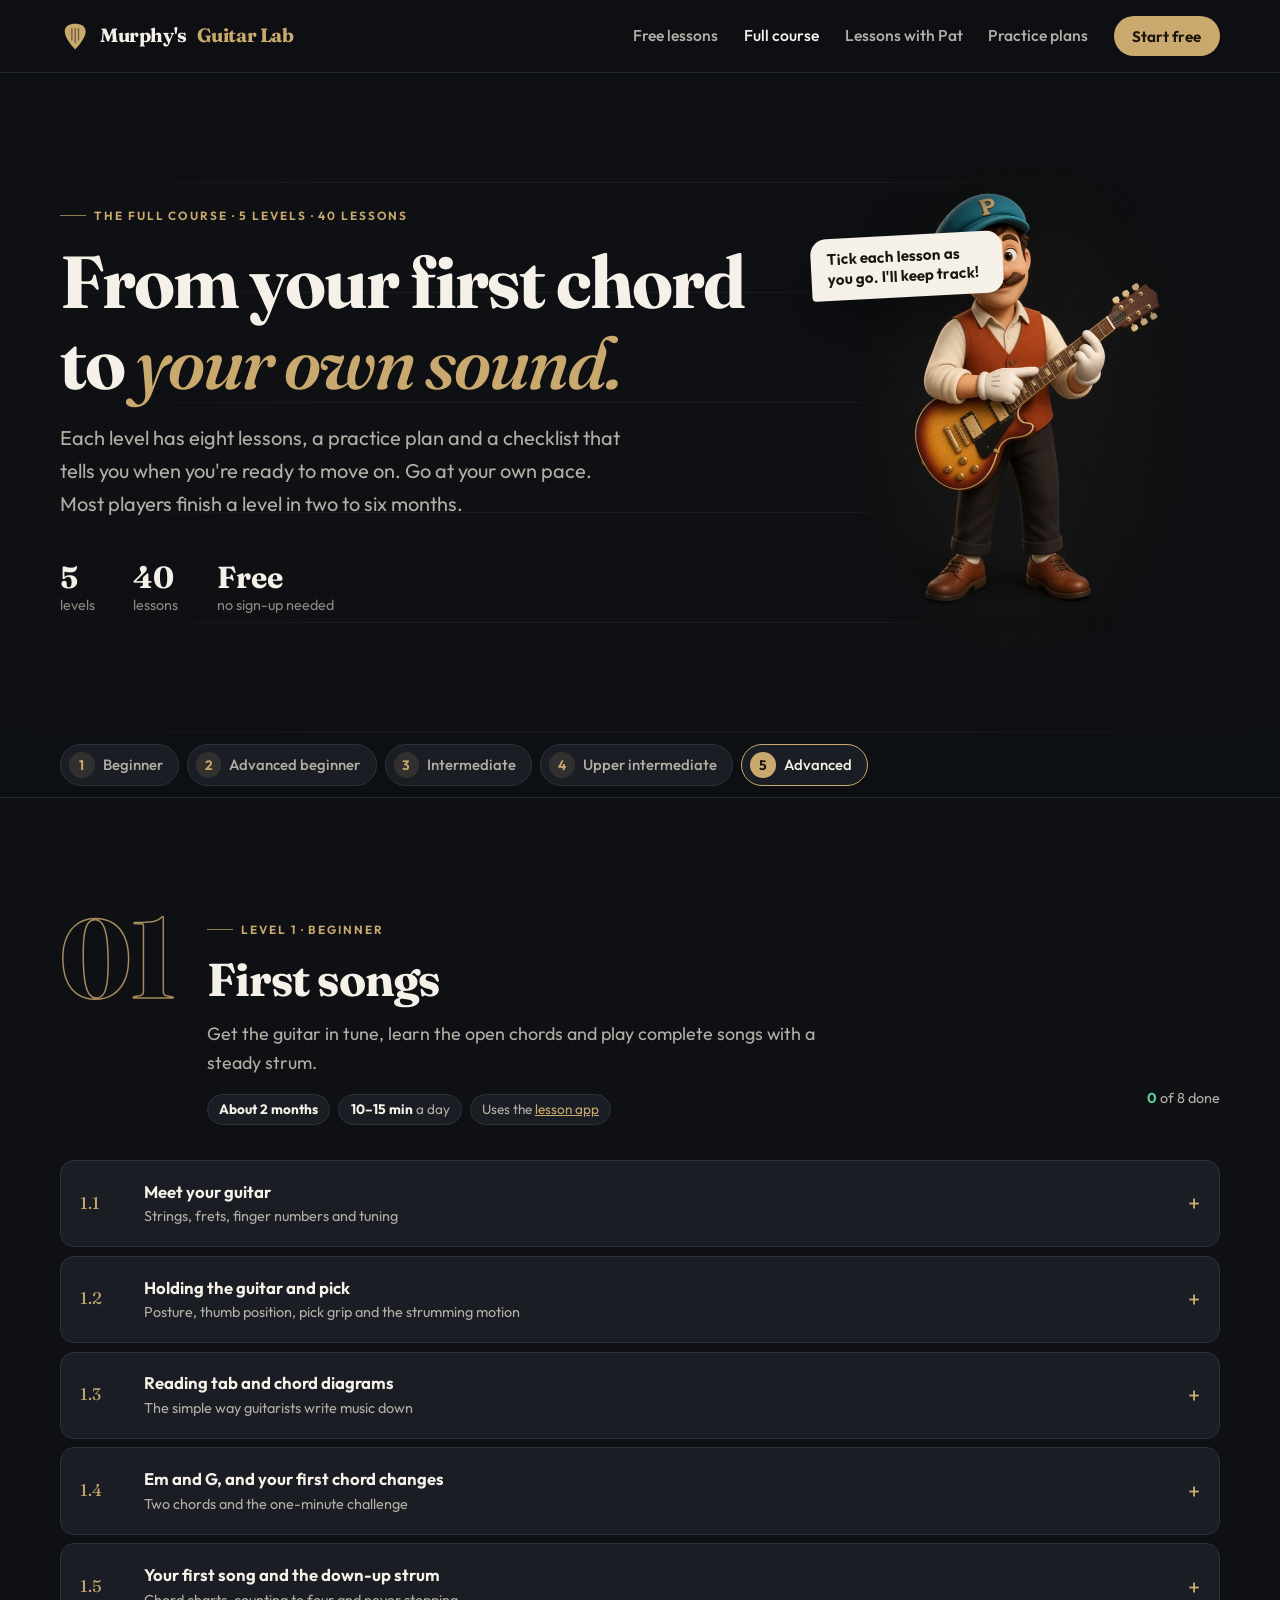
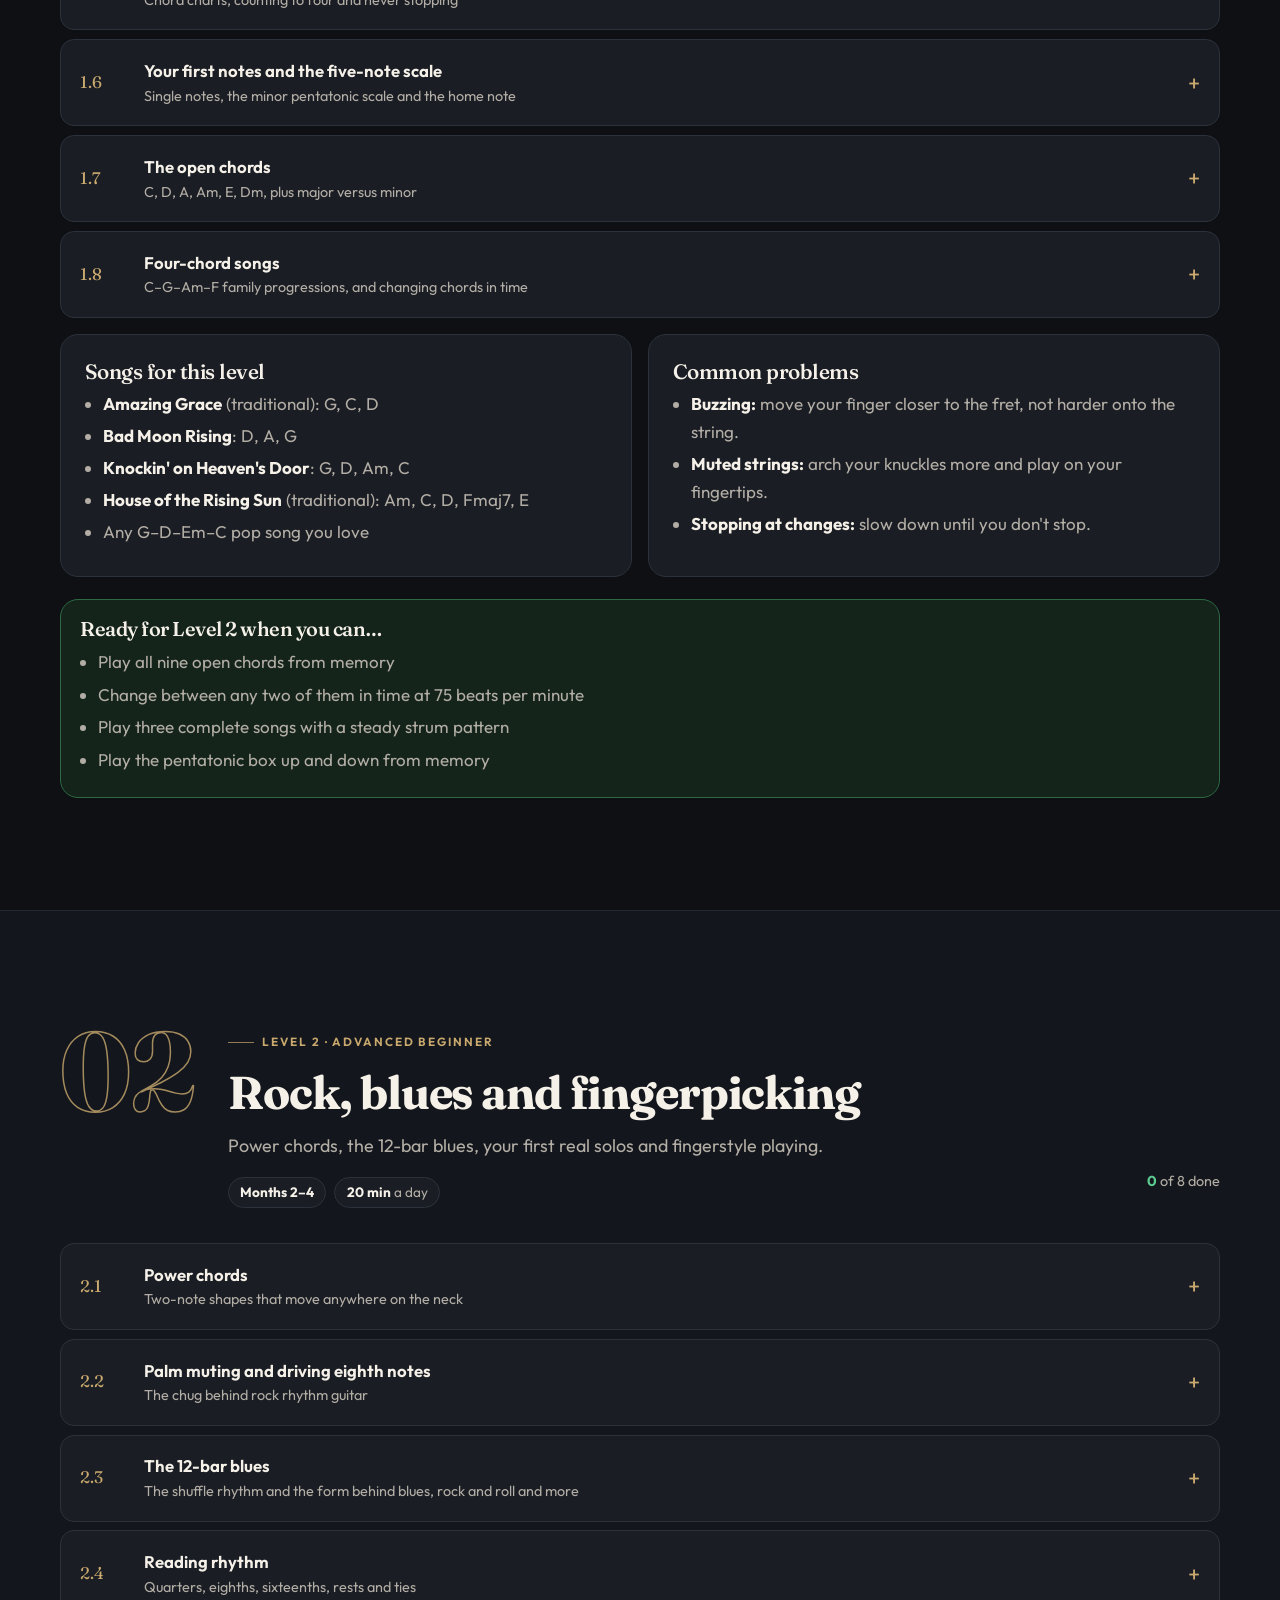
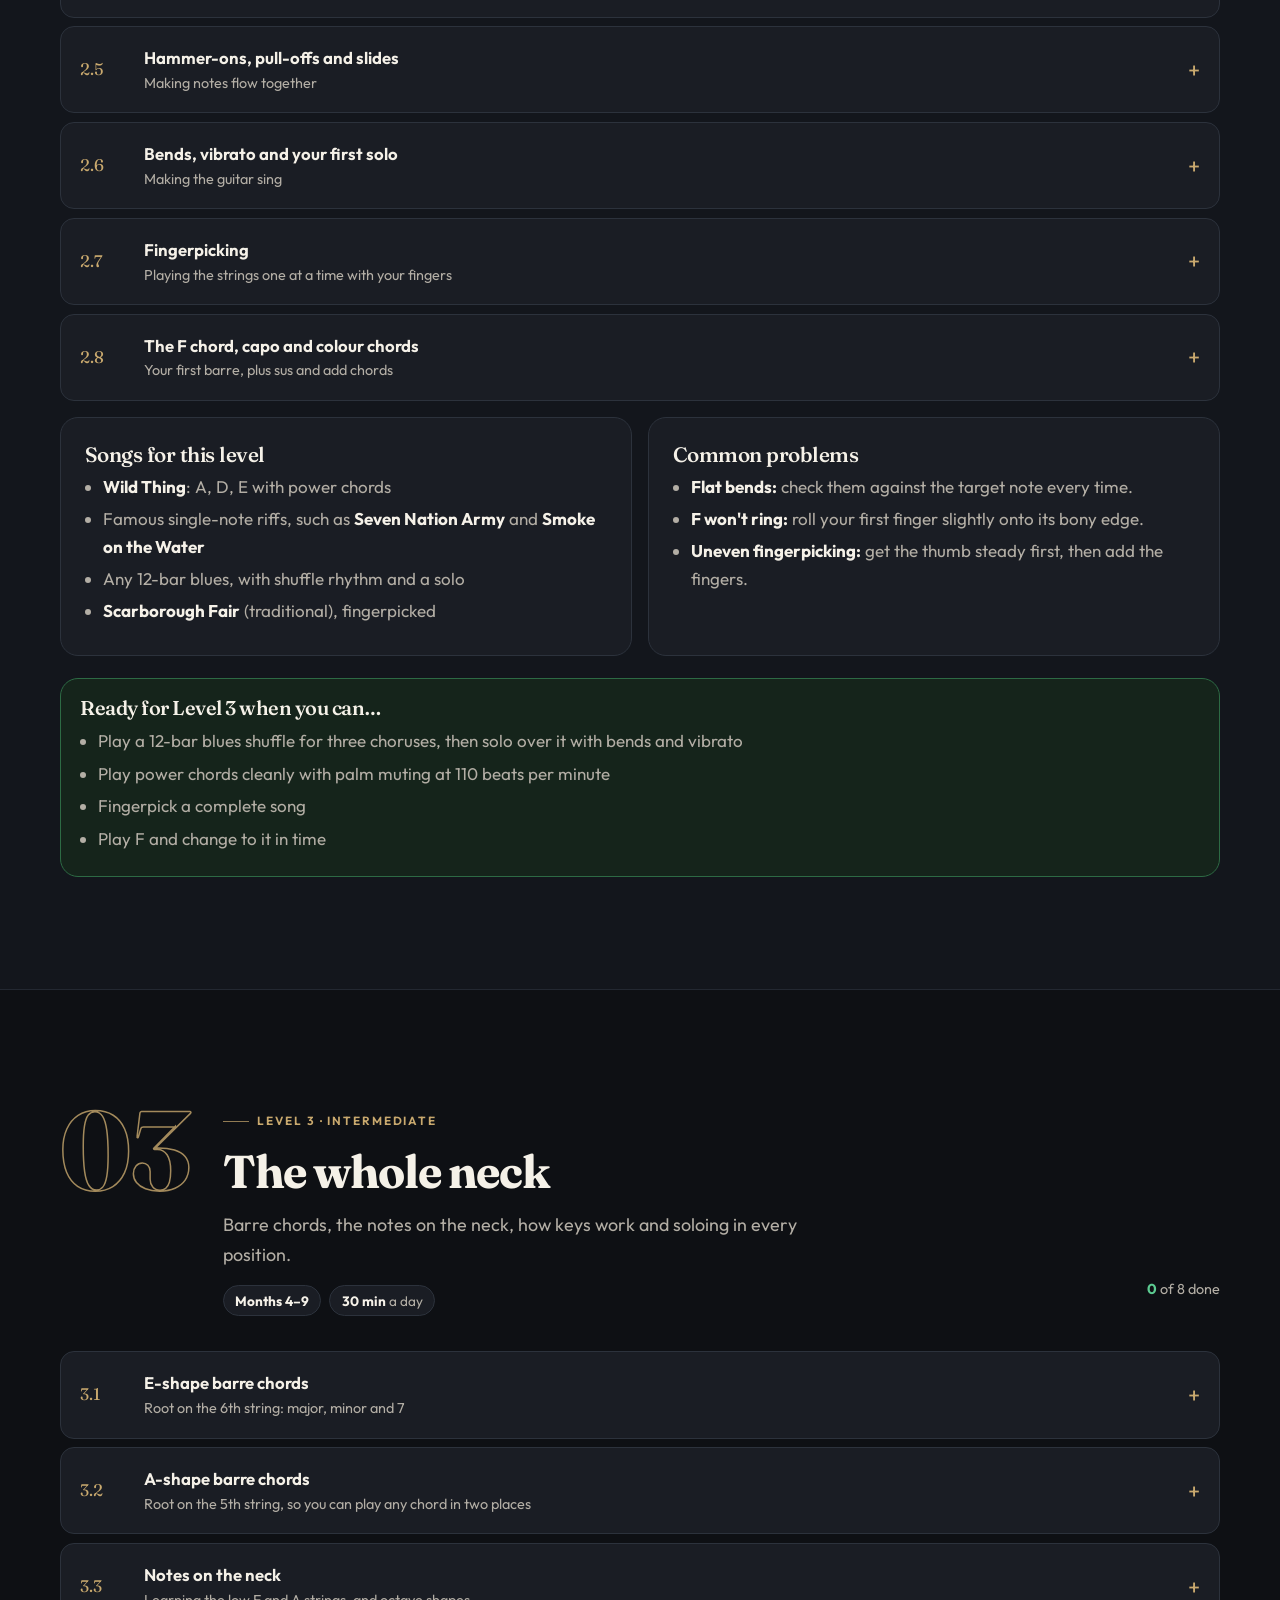
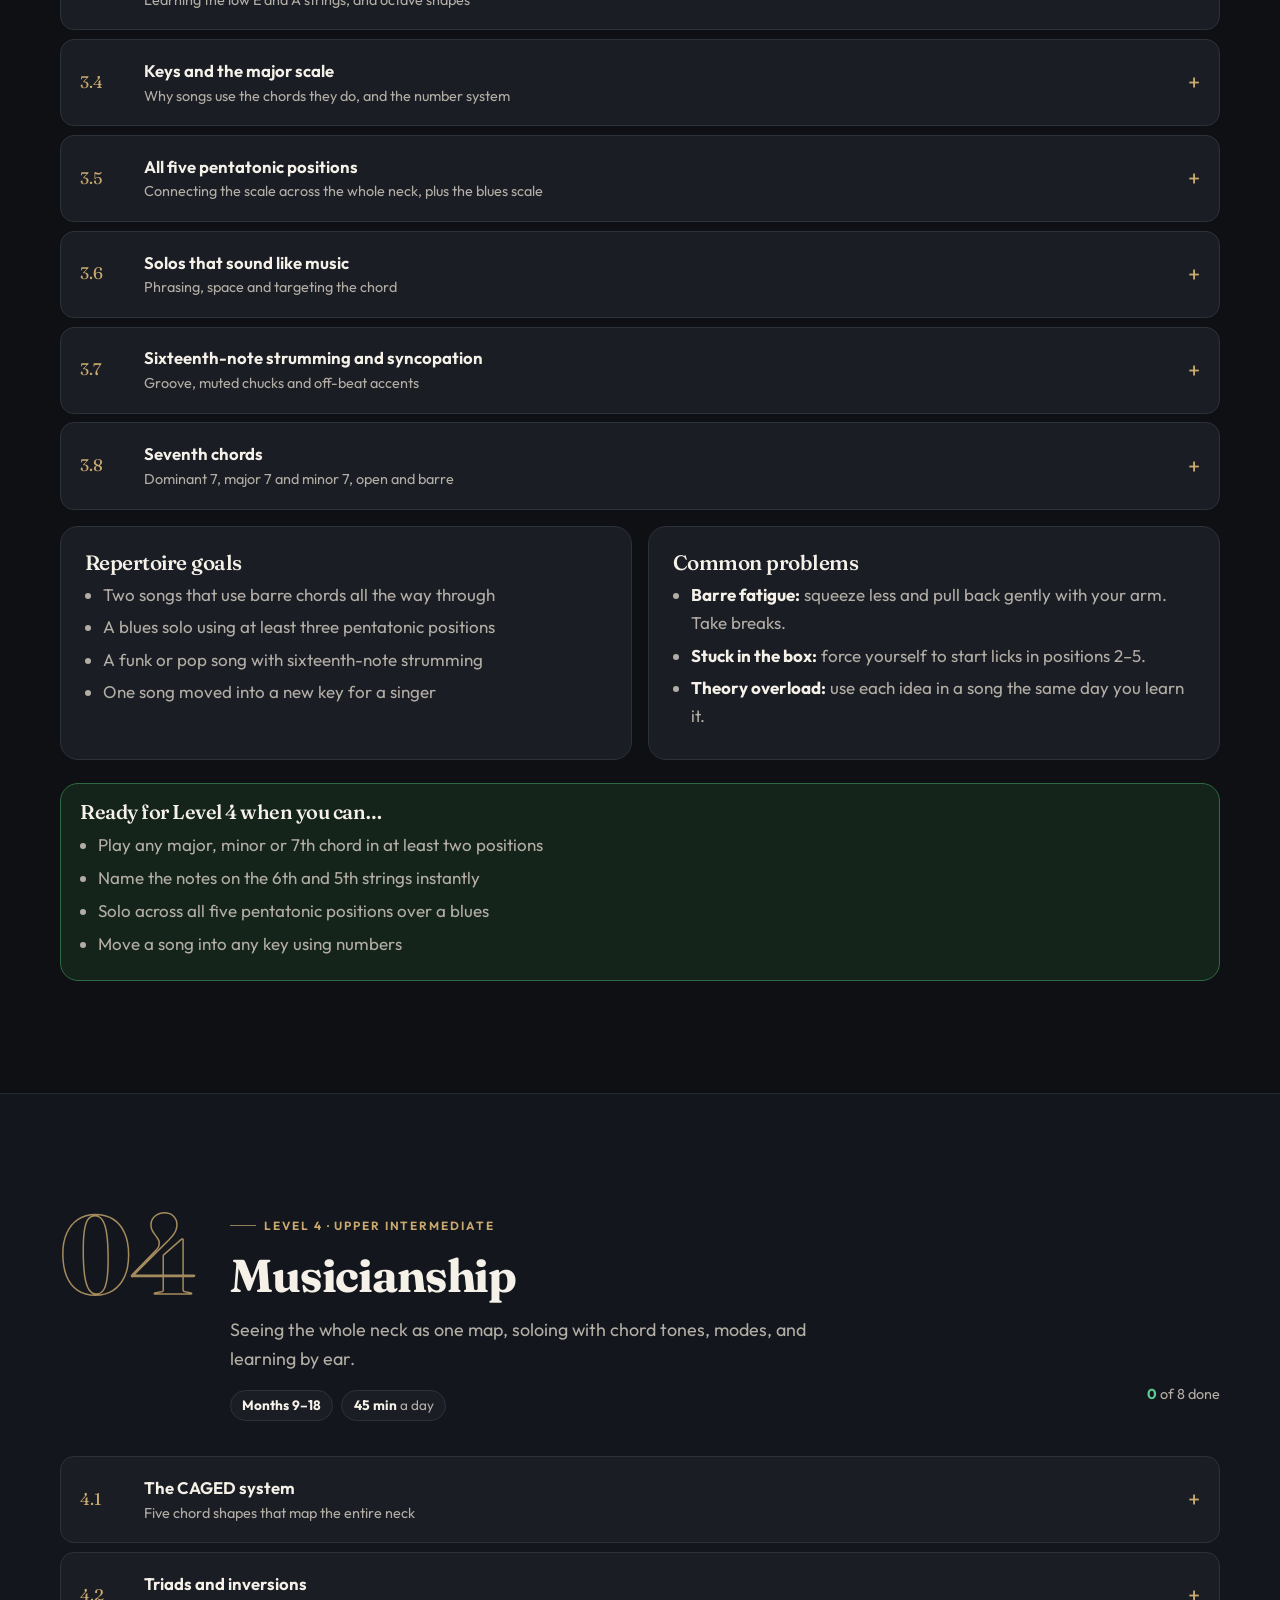
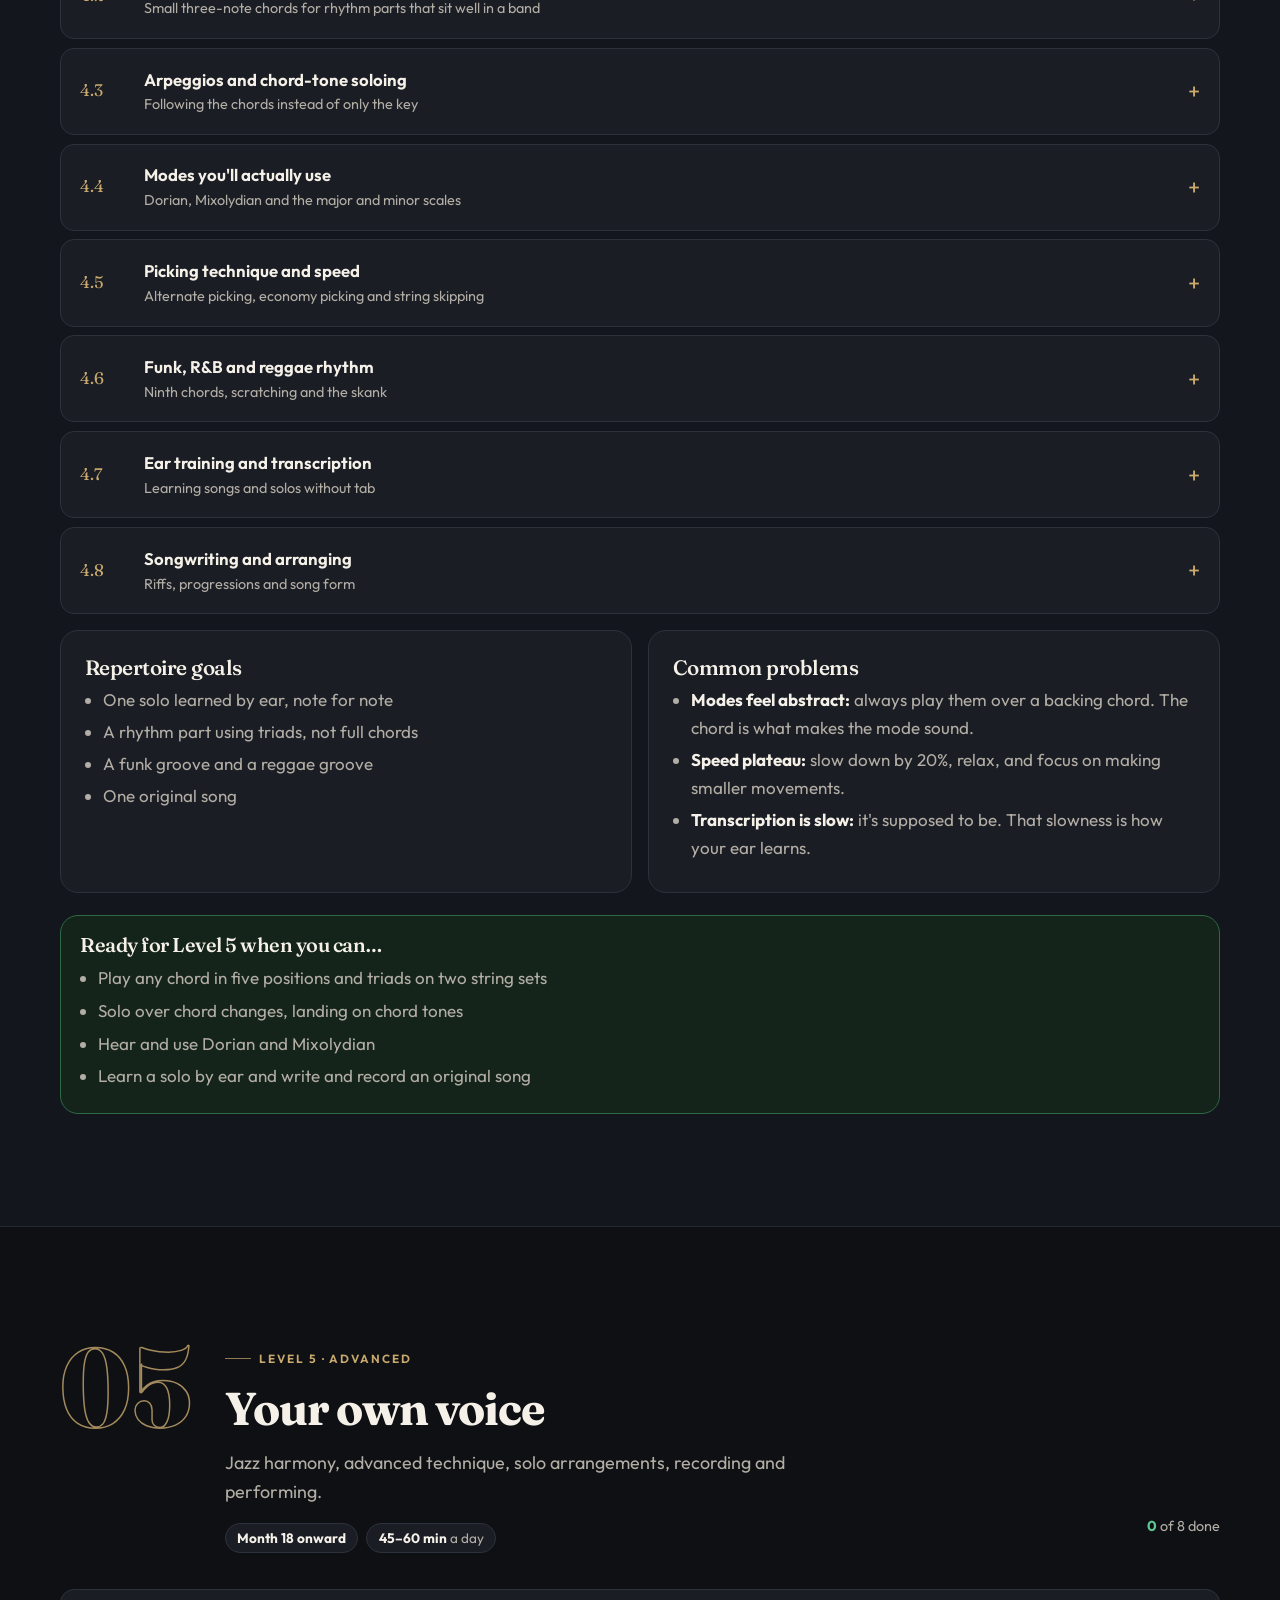
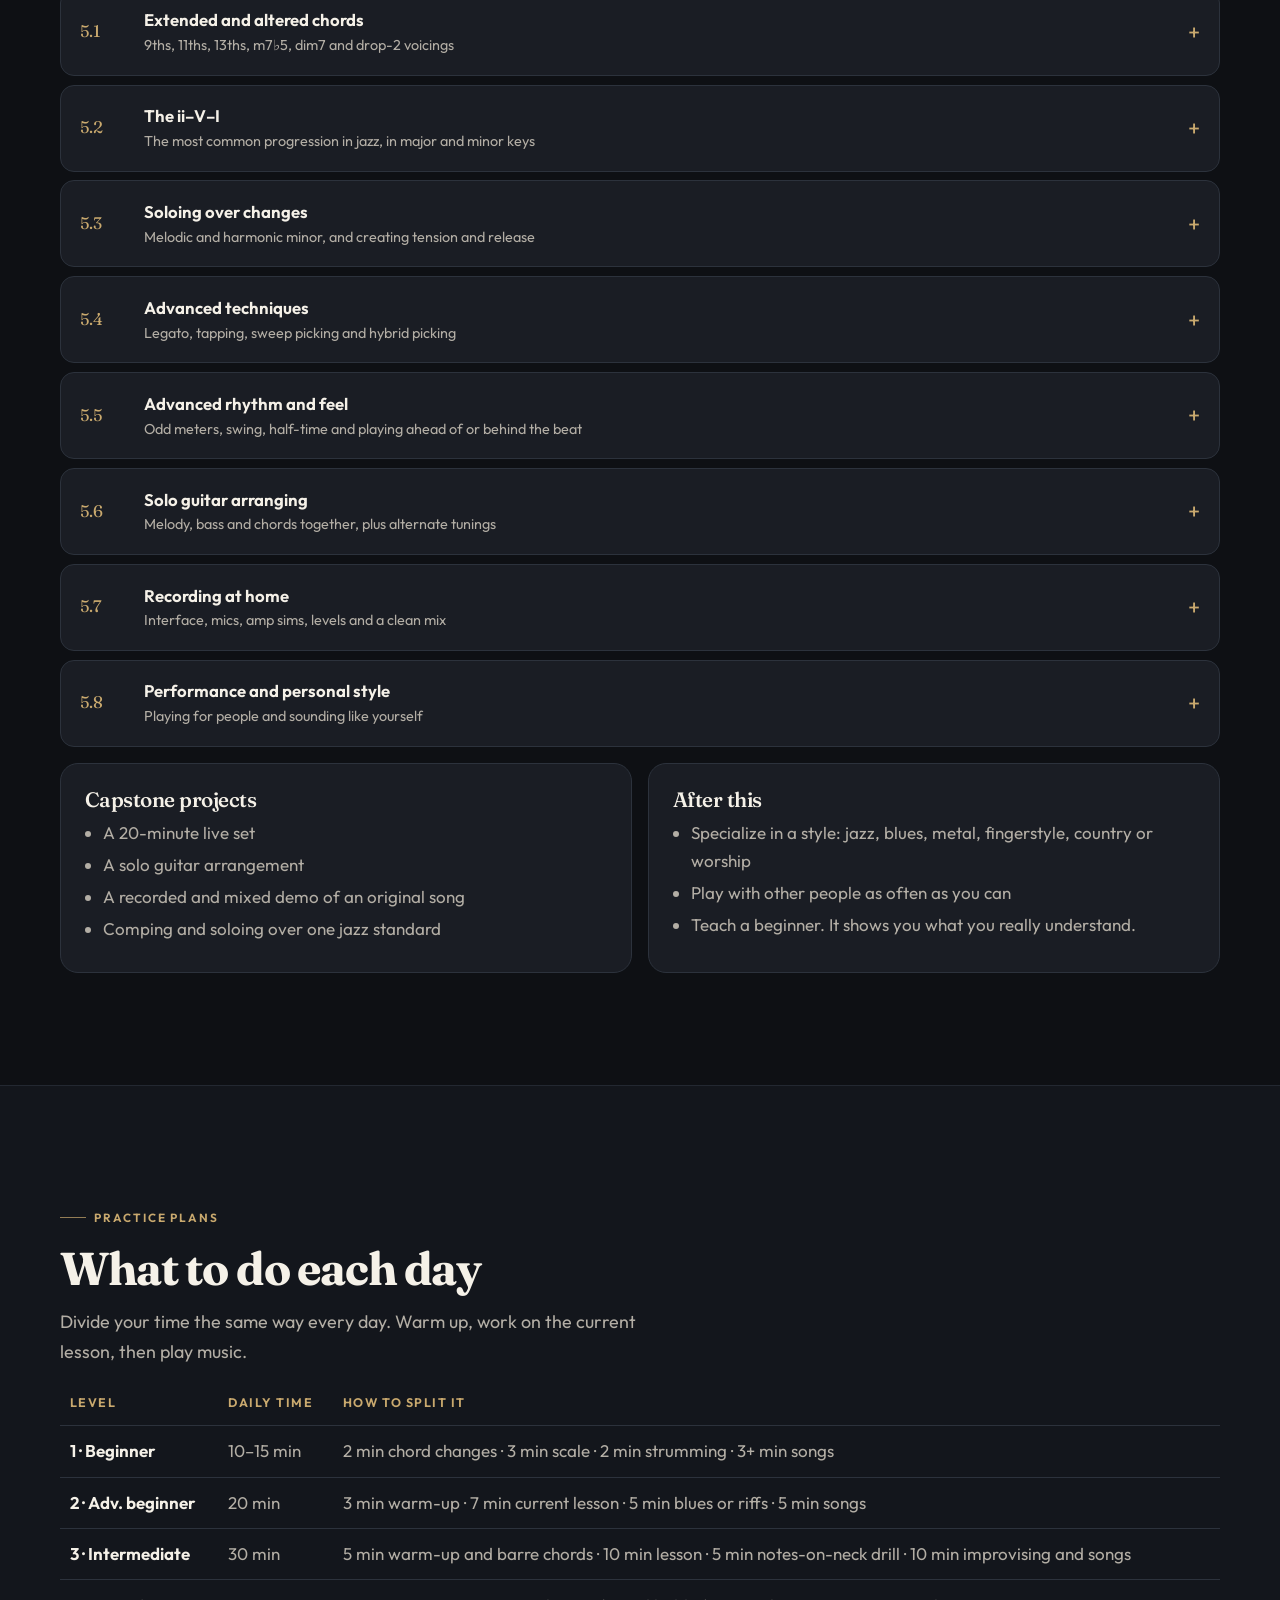
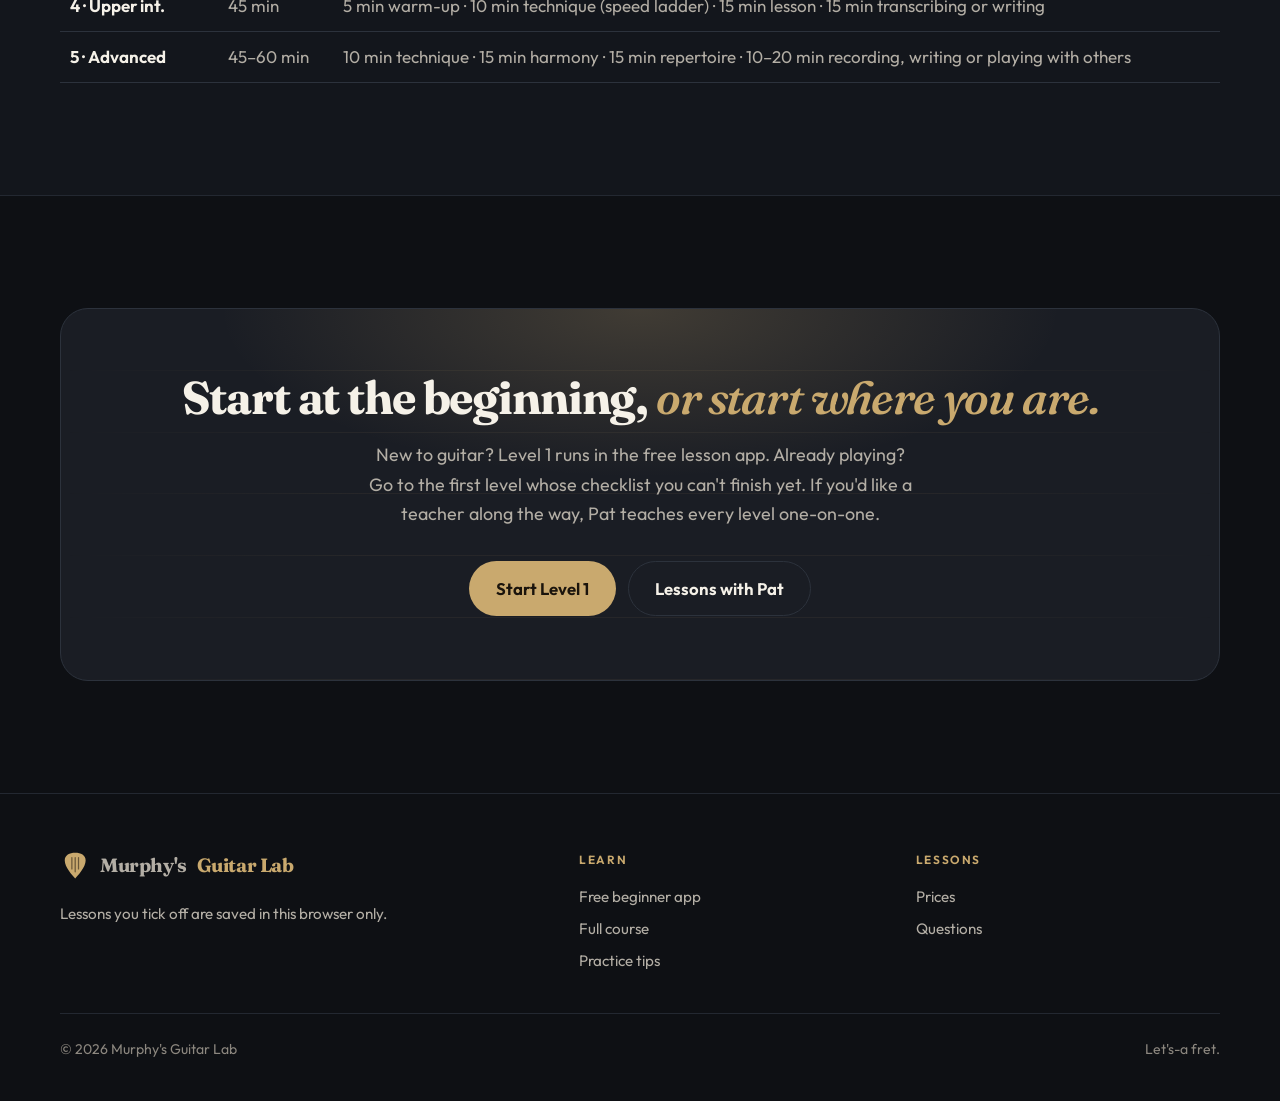
==== commit b4c37c6b: "Redesign the site and organize files into assets/ - New home page: hero with Pat, three ways to lear" ====
--- a/course.html
+++ b/course.html
@@ -7,21 +7,47 @@
   <meta name="description" content="A five-level guitar course from your first chord to playing like a pro: 40 lessons, practice plans and clear goals for every level.">
   <link rel="preconnect" href="https://fonts.googleapis.com">
   <link rel="preconnect" href="https://fonts.gstatic.com" crossorigin>
-  <link href="https://fonts.googleapis.com/css2?family=Fraunces:opsz,wght@9..144,560;9..144,700&family=Outfit:wght@400;520;650&display=swap" rel="stylesheet">
-  <link rel="stylesheet" href="styles.css">
+  <meta name="theme-color" content="#0E1014">
+  <link rel="icon" href="data:image/svg+xml,%3Csvg xmlns='http://www.w3.org/2000/svg' viewBox='0 0 32 32'%3E%3Cpath d='M16 30c-3-3.5-11-12-11-19C5 5.5 10 3 16 3s11 2.5 11 8c0 7-8 15.5-11 19z' fill='%23C9A96E'/%3E%3C/svg%3E">
+  <link href="https://fonts.googleapis.com/css2?family=Fraunces:ital,opsz,wght@0,9..144,560;0,9..144,700;1,9..144,560&family=Outfit:wght@400;520;650&display=swap" rel="stylesheet">
+  <link rel="stylesheet" href="assets/css/site.css">
   <style>
-    .level-nav { display: flex; flex-wrap: wrap; gap: .5rem; margin: 1.4rem 0 0; }
+    html { scroll-padding-top: 9rem; }
+    .course-hero .hero-grid { grid-template-columns: 1.3fr .7fr; }
+    .course-hero .pat-stage { width: min(330px, 100%); }
+    .course-hero .bubble { left: -14%; top: 12%; }
+
+    /* Sticky level bar */
+    .level-bar {
+      position: sticky; top: 4.5rem; z-index: 20;
+      background: color-mix(in srgb, var(--bg) 88%, transparent);
+      backdrop-filter: blur(14px); -webkit-backdrop-filter: blur(14px);
+      border-bottom: 1px solid var(--border-soft);
+    }
+    .level-nav { display: flex; gap: .5rem; padding: .7rem 0; overflow-x: auto; scrollbar-width: none; }
+    .level-nav::-webkit-scrollbar { display: none; }
     .level-nav a {
-      display: inline-flex; gap: .45rem; align-items: center;
-      padding: .5rem .9rem; border-radius: 999px; text-decoration: none;
-      background: var(--surface); border: 1px solid var(--border); color: var(--text); font-weight: 520;
-    }
-    .level-nav a:hover { border-color: var(--accent); }
-    .level-nav b { color: var(--accent); font-weight: 650; }
-
-    .level { scroll-margin-top: 5rem; }
-    .level-head { display: grid; grid-template-columns: 1fr auto; gap: 1rem 2rem; align-items: end; }
-    .level-meta { display: flex; flex-wrap: wrap; gap: .5rem; margin: .4rem 0 0; padding: 0; list-style: none; }
+      display: inline-flex; gap: .5rem; align-items: center; white-space: nowrap;
+      padding: .45rem .95rem .45rem .5rem; border-radius: 999px; text-decoration: none;
+      background: var(--surface); border: 1px solid var(--border); color: var(--muted); font-weight: 520; font-size: .93rem;
+    }
+    .level-nav a:hover, .level-nav a.on { border-color: var(--accent); color: var(--text); }
+    .level-nav b {
+      width: 1.6rem; height: 1.6rem; border-radius: 50%; display: grid; place-items: center;
+      background: rgb(201 169 110 / .14); color: var(--accent); font-weight: 650; font-size: .85rem;
+    }
+    .level-nav a.on b { background: var(--accent); color: var(--on-accent); }
+
+    main { counter-reset: lv; }
+    .level { counter-increment: lv; }
+    .level-head { display: grid; grid-template-columns: auto 1fr auto; gap: 1rem 2rem; align-items: end; }
+    .level-head::before {
+      content: "0" counter(lv); align-self: start;
+      font-family: var(--font-display); font-weight: 700; font-size: clamp(4rem, 9vw, 7rem); line-height: .85;
+      color: transparent; -webkit-text-stroke: 1.5px var(--accent); opacity: .8;
+    }
+    .section-lede { color: var(--muted); font-size: 1.12rem; max-width: 38rem; margin: .8rem 0 0; }
+    .level-meta { display: flex; flex-wrap: wrap; gap: .5rem; margin: 1rem 0 0; padding: 0; list-style: none; }
     .level-meta li {
       font-size: .85rem; color: var(--muted); background: var(--surface);
       border: 1px solid var(--border); border-radius: 999px; padding: .2rem .7rem;
@@ -44,8 +70,8 @@
     .lesson .num { font-family: var(--font-display); color: var(--accent); font-size: 1.05rem; }
     .lesson .name { font-weight: 650; }
     .lesson .name small { display: block; font-weight: 400; color: var(--muted); font-size: .9rem; }
-    .lesson .tick { color: var(--success); font-size: .85rem; visibility: hidden; }
-    .lesson.is-done .tick { visibility: visible; }
+    .lesson .tick { color: var(--success); font-size: .85rem; display: none; white-space: nowrap; }
+    .lesson.is-done .tick { display: inline; }
     .lesson-body { padding: 0 1.1rem 1.1rem 5.1rem; }
     .lesson-body h4 {
       font-family: var(--font-body); font-size: .72rem; letter-spacing: .14em; text-transform: uppercase;
@@ -85,8 +111,29 @@
     table.plan td:first-child { color: var(--text); font-weight: 650; white-space: nowrap; }
     .table-wrap { overflow-x: auto; }
 
+    .lessons { margin-top: 2.2rem; }
+    .lesson summary { padding: 1.05rem 1.2rem; }
+    .lesson summary:hover .name { color: var(--accent); }
+    .lesson .name { font-size: 1.05rem; transition: color .15s; }
+    .lesson summary::after {
+      content: "+"; grid-column: 3; grid-row: 1; justify-self: end;
+      color: var(--accent); font-size: 1.4rem; line-height: 1; transition: transform .2s;
+    }
+    .lesson[open] summary::after { transform: rotate(45deg); }
+    .lesson .tick { grid-column: 3; grid-row: 1; margin-right: 1.8rem; }
+    .milestone h3 { font-size: 1.25rem; }
+
+    @media (max-width: 960px) {
+      .course-hero .hero-grid { grid-template-columns: 1fr; }
+      .course-hero .pat-stage { display: none; }
+    }
     @media (max-width: 860px) {
-      .level-head, .side-cards { grid-template-columns: 1fr; }
+      .level-head { grid-template-columns: 1fr; gap: .6rem; }
+      .level-head::before { font-size: 3.4rem; }
+      .lesson .tick { margin-right: 1.4rem; font-size: .78rem; }
+      .level-head .progress { grid-column: 1 / -1; }
+      .side-cards { grid-template-columns: 1fr; }
+      html { scroll-padding-top: 8.5rem; }
       .lesson-body { padding-left: 1.1rem; }
       .lesson summary { grid-template-columns: 2.6rem 1fr auto; }
     }
@@ -96,32 +143,50 @@
   <a class="skip" href="#main">Skip to content</a>
   <header class="site-header">
     <div class="wrap header-inner">
-      <a class="logo" href="index.html">Murphy's <span>Guitar Lab</span></a>
+      <a class="logo" href="index.html" aria-label="Murphy's Guitar Lab home">
+        <svg class="logo-mark" viewBox="0 0 32 32" aria-hidden="true"><path d="M16 30c-3-3.5-11-12-11-19C5 5.5 10 3 16 3s11 2.5 11 8c0 7-8 15.5-11 19z" fill="#C9A96E"/><path d="M12.5 8v12M16 8v15M19.5 8v12" stroke="#1A140C" stroke-width="1.3" stroke-linecap="round" opacity=".55"/></svg>
+        Murphy's <span>Guitar Lab</span>
+      </a>
       <button class="nav-toggle" type="button" aria-expanded="false" aria-controls="site-nav">Menu</button>
       <nav id="site-nav" class="site-nav" aria-label="Primary">
-        <a href="index.html">Home</a>
-        <a href="#levels">Levels</a>
+        <a href="lessons.html">Free lessons</a>
+        <a href="course.html" aria-current="page">Full course</a>
+        <a href="index.html#lessons-with-pat">Lessons with Pat</a>
         <a href="#plans">Practice plans</a>
-        <a class="btn btn-primary" href="murphy-guitar-lab.html">Open the lesson app</a>
+        <a class="btn btn-primary" href="lessons.html">Start free</a>
       </nav>
     </div>
   </header>
 
   <main id="main">
-    <section class="hero" id="top">
-      <div class="wrap">
-        <p class="eyebrow">The full course · 5 levels · 40 lessons</p>
-        <h1>From your first chord to finding your own sound.</h1>
-        <p class="lede">Each level has eight lessons, a practice plan and a checklist that tells you when you're ready to move on. Go at your own pace. Most players finish a level in two to six months.</p>
-        <nav class="level-nav" id="levels" aria-label="Levels">
-          <a href="#level-1"><b>1</b> Beginner</a>
-          <a href="#level-2"><b>2</b> Advanced beginner</a>
-          <a href="#level-3"><b>3</b> Intermediate</a>
-          <a href="#level-4"><b>4</b> Upper intermediate</a>
-          <a href="#level-5"><b>5</b> Advanced</a>
-        </nav>
+    <section class="hero course-hero strings" id="top">
+      <div class="wrap hero-grid">
+        <div>
+          <p class="eyebrow">The full course · 5 levels · 40 lessons</p>
+          <h1>From your first chord to <em>your own sound.</em></h1>
+          <p class="lede">Each level has eight lessons, a practice plan and a checklist that tells you when you're ready to move on. Go at your own pace. Most players finish a level in two to six months.</p>
+          <ul class="hero-proof">
+            <li><strong>5</strong><span>levels</span></li>
+            <li><strong>40</strong><span>lessons</span></li>
+            <li><strong>Free</strong><span>no sign-up needed</span></li>
+          </ul>
+        </div>
+        <div class="pat-stage">
+          <p class="bubble">Tick each lesson as you go. I'll keep track!</p>
+          <img src="assets/img/pat-teach.jpg" width="604" height="900" alt="Pat, a cartoon guitarist in a teal cap, pointing at the neck of his guitar">
+        </div>
       </div>
     </section>
+
+    <div class="level-bar">
+      <nav class="wrap level-nav" id="levels" aria-label="Levels">
+        <a href="#level-1"><b>1</b> Beginner</a>
+        <a href="#level-2"><b>2</b> Advanced beginner</a>
+        <a href="#level-3"><b>3</b> Intermediate</a>
+        <a href="#level-4"><b>4</b> Upper intermediate</a>
+        <a href="#level-5"><b>5</b> Advanced</a>
+      </nav>
+    </div>
 
     <!-- ============ LEVEL 1 ============ -->
     <section class="section level" id="level-1" data-level="1">
@@ -134,7 +199,7 @@
             <ul class="level-meta">
               <li><strong>About 2 months</strong></li>
               <li><strong>10–15 min</strong> a day</li>
-              <li>Uses the <a class="app-link" href="murphy-guitar-lab.html" style="color:var(--accent)">lesson app</a></li>
+              <li>Uses the <a class="app-link" href="lessons.html" style="color:var(--accent)">lesson app</a></li>
             </ul>
           </div>
           <p class="progress" aria-live="polite"><strong data-count>0</strong> of 8 done</p>
@@ -154,7 +219,7 @@
               <ul><li>Tune up every day before you play. Say each string name out loud as you pluck it.</li></ul>
               <h4>You're ready when</h4>
               <ul><li>You can tune all six strings in under two minutes.</li></ul>
-              <p>In the app: <a class="app-link" href="murphy-guitar-lab.html">Lesson 1</a></p>
+              <p>In the app: <a class="app-link" href="lessons.html">Lesson 1</a></p>
               <label class="done-check"><input type="checkbox"> I can do this</label>
             </div>
           </details>
@@ -173,7 +238,7 @@
               <ul><li>One minute of slow down-strums on the open strings, keeping a relaxed wrist and an even volume.</li></ul>
               <h4>You're ready when</h4>
               <ul><li>You can strum for a minute without your shoulder tensing up or the pick slipping.</li></ul>
-              <p>In the app: <a class="app-link" href="murphy-guitar-lab.html">Lesson 2</a></p>
+              <p>In the app: <a class="app-link" href="lessons.html">Lesson 2</a></p>
               <label class="done-check"><input type="checkbox"> I can do this</label>
             </div>
           </details>
@@ -196,7 +261,7 @@
               <ul><li>Play the line above slowly, then make up your own four-note line and write it in tab.</li></ul>
               <h4>You're ready when</h4>
               <ul><li>You can play any short tab without asking which string is which.</li></ul>
-              <p>In the app: <a class="app-link" href="murphy-guitar-lab.html">Lesson 3</a></p>
+              <p>In the app: <a class="app-link" href="lessons.html">Lesson 3</a></p>
               <label class="done-check"><input type="checkbox"> I can do this</label>
             </div>
           </details>
@@ -214,7 +279,7 @@
               <ul><li>The one-minute challenge: count your clean Em → G switches in 60 seconds, write the number down and try to beat it tomorrow.</li></ul>
               <h4>You're ready when</h4>
               <ul><li>You can make 30 or more clean changes in a minute.</li></ul>
-              <p>In the app: <a class="app-link" href="murphy-guitar-lab.html">Lessons 4–5</a></p>
+              <p>In the app: <a class="app-link" href="lessons.html">Lessons 4–5</a></p>
               <label class="done-check"><input type="checkbox"> I can do this</label>
             </div>
           </details>
@@ -233,7 +298,7 @@
               <ul><li>Em and G with the app's band, four beats per chord, at slow speed and then medium.</li></ul>
               <h4>You're ready when</h4>
               <ul><li>You can play the Em–G song all the way through without stopping, even if a change is messy.</li></ul>
-              <p>In the app: <a class="app-link" href="murphy-guitar-lab.html">Lessons 6–7</a></p>
+              <p>In the app: <a class="app-link" href="lessons.html">Lessons 6–7</a></p>
               <label class="done-check"><input type="checkbox"> I can do this</label>
             </div>
           </details>
@@ -251,7 +316,7 @@
               <ul><li>Three minutes of the scale up and down with a metronome at 60, then make up short tunes over the backing track.</li></ul>
               <h4>You're ready when</h4>
               <ul><li>You can play the box up and down from memory with no wrong notes.</li></ul>
-              <p>In the app: <a class="app-link" href="murphy-guitar-lab.html">Lessons 8–10</a></p>
+              <p>In the app: <a class="app-link" href="lessons.html">Lessons 8–10</a></p>
               <label class="done-check"><input type="checkbox"> I can do this</label>
             </div>
           </details>
@@ -269,7 +334,7 @@
               <ul><li>Do the one-minute challenge with a different pair each day.</li></ul>
               <h4>You're ready when</h4>
               <ul><li>You can play all nine chords from memory, with every string ringing clearly.</li></ul>
-              <p>In the app: <a class="app-link" href="murphy-guitar-lab.html">Lesson 11</a></p>
+              <p>In the app: <a class="app-link" href="lessons.html">Lesson 11</a></p>
               <label class="done-check"><input type="checkbox"> I can do this</label>
             </div>
           </details>
@@ -287,7 +352,7 @@
               <ul><li>Two songs from the song list below, every day, from start to finish.</li></ul>
               <h4>You're ready when</h4>
               <ul><li>You can play three songs through at about 75 beats per minute without stopping.</li></ul>
-              <p>In the app: <a class="app-link" href="murphy-guitar-lab.html">Lesson 12 and the jam room</a></p>
+              <p>In the app: <a class="app-link" href="lessons.html">Lesson 12 and the jam room</a></p>
               <label class="done-check"><input type="checkbox"> I can do this</label>
             </div>
           </details>
@@ -1110,26 +1175,54 @@
       </div>
     </section>
 
-    <section class="cta">
-      <div class="wrap narrow cta-inner">
-        <h2>Start at the beginning, or start where you are.</h2>
-        <p>New to guitar? Level 1 runs in the lesson app. Already playing? Go to the first level whose checklist you can't finish yet.</p>
-        <div class="hero-actions" style="justify-content:center">
-          <a class="btn btn-primary btn-lg" href="murphy-guitar-lab.html">Start Level 1</a>
-          <a class="btn btn-secondary btn-lg" href="#level-2">Jump to Level 2</a>
+    <section class="section">
+      <div class="wrap">
+        <div class="cta-band strings">
+          <h2>Start at the beginning, <em>or start where you are.</em></h2>
+          <p>New to guitar? Level 1 runs in the free lesson app. Already playing? Go to the first level whose checklist you can't finish yet. If you'd like a teacher along the way, Pat teaches every level one-on-one.</p>
+          <div class="hero-actions">
+            <a class="btn btn-primary btn-lg" href="lessons.html">Start Level 1</a>
+            <a class="btn btn-secondary btn-lg" href="index.html#lessons-with-pat">Lessons with Pat</a>
+          </div>
         </div>
       </div>
     </section>
   </main>
 
   <footer class="site-footer">
-    <div class="wrap footer-inner">
-      <p><strong>Murphy's Guitar Lab</strong> · Let's-a fret.</p>
-      <p>Your ticked lessons are saved in this browser only.</p>
+    <div class="wrap">
+      <div class="footer-grid">
+        <div>
+          <a class="logo" href="index.html">
+            <svg class="logo-mark" viewBox="0 0 32 32" aria-hidden="true"><path d="M16 30c-3-3.5-11-12-11-19C5 5.5 10 3 16 3s11 2.5 11 8c0 7-8 15.5-11 19z" fill="#C9A96E"/><path d="M12.5 8v12M16 8v15M19.5 8v12" stroke="#1A140C" stroke-width="1.3" stroke-linecap="round" opacity=".55"/></svg>
+            Murphy's <span>Guitar Lab</span>
+          </a>
+          <p>Lessons you tick off are saved in this browser only.</p>
+        </div>
+        <div>
+          <h4>Learn</h4>
+          <ul>
+            <li><a href="lessons.html">Free beginner app</a></li>
+            <li><a href="course.html">Full course</a></li>
+            <li><a href="index.html#tips">Practice tips</a></li>
+          </ul>
+        </div>
+        <div>
+          <h4>Lessons</h4>
+          <ul>
+            <li><a href="index.html#lessons-with-pat">Prices</a></li>
+            <li><a href="index.html#faq">Questions</a></li>
+          </ul>
+        </div>
+      </div>
+      <div class="footer-bottom">
+        <span>© <span data-year>2026</span> Murphy's Guitar Lab</span>
+        <span>Let's-a fret.</span>
+      </div>
     </div>
   </footer>
 
-  <script src="script.js" defer></script>
+  <script src="assets/js/site.js" defer></script>
   <script>
     (function () {
       const KEY = "mgl-course-done";
@@ -1160,6 +1253,18 @@
         });
       });
       refresh();
+
+      // Highlight the level you're reading in the sticky level bar.
+      const links = [...document.querySelectorAll(".level-nav a")];
+      if ("IntersectionObserver" in window) {
+        const io = new IntersectionObserver((entries) => {
+          entries.forEach((e) => {
+            if (!e.isIntersecting) return;
+            links.forEach((a) => a.classList.toggle("on", a.getAttribute("href") === "#" + e.target.id));
+          });
+        }, { rootMargin: "-40% 0px -55% 0px" });
+        document.querySelectorAll(".level").forEach((s) => io.observe(s));
+      }
     })();
   </script>
 </body>
--- a/assets/css/site.css
+++ b/assets/css/site.css
@@ -0,0 +1,332 @@
+/* Murphy's Guitar Lab — shared site styles.
+   Gold is for action. Teal (Pat's cap) and rust (Pat's vest) are small accents only. */
+:root {
+  --bg: #0E1014;
+  --bg-2: #13161C;
+  --surface: #1A1D24;
+  --surface-2: #20242C;
+  --border: #2C323C;
+  --border-soft: #232831;
+  --text: #F5F1E8;
+  --muted: #B3AEA5;
+  --faint: #8C877F;
+  --accent: #C9A96E;
+  --accent-hover: #D9BC85;
+  --on-accent: #1A140C;
+  --teal: #4FA7B5;
+  --rust: #C2643A;
+  --success: #5CCB91;
+  --radius: 18px;
+  --radius-sm: 12px;
+  --wrap: 1160px;
+  --font-display: Fraunces, Georgia, serif;
+  --font-body: Outfit, system-ui, sans-serif;
+  --shadow: 0 24px 60px rgb(0 0 0 / .35);
+}
+
+*, *::before, *::after { box-sizing: border-box; }
+html { scroll-behavior: smooth; scroll-padding-top: 5rem; }
+body {
+  margin: 0;
+  background: var(--bg);
+  color: var(--text);
+  font-family: var(--font-body);
+  font-size: 1.0625rem;
+  line-height: 1.65;
+  -webkit-font-smoothing: antialiased;
+}
+img { max-width: 100%; height: auto; display: block; }
+a { color: inherit; }
+.wrap { width: min(var(--wrap), calc(100% - 2rem)); margin-inline: auto; }
+.narrow { width: min(760px, calc(100% - 2rem)); margin-inline: auto; }
+.center { text-align: center; }
+
+.skip {
+  position: absolute; left: 1rem; top: -3rem; z-index: 100;
+  background: var(--accent); color: var(--on-accent); padding: .5rem 1rem; border-radius: 8px;
+}
+.skip:focus { top: 1rem; }
+:focus-visible { outline: 2px solid var(--accent); outline-offset: 3px; border-radius: 6px; }
+
+/* ---------- Type ---------- */
+h1, h2, h3 { font-family: var(--font-display); letter-spacing: -.025em; line-height: 1.1; margin: 0; }
+h1 { font-size: clamp(2.6rem, 6vw, 4.6rem); font-weight: 700; }
+h2 { font-size: clamp(2rem, 3.6vw, 3rem); font-weight: 700; }
+h3 { font-size: 1.3rem; font-weight: 560; }
+h1 em, h2 em { font-style: italic; font-weight: 560; color: var(--accent); }
+.eyebrow {
+  display: inline-flex; align-items: center; gap: .55rem;
+  font-size: .74rem; font-weight: 650; letter-spacing: .16em; text-transform: uppercase;
+  color: var(--accent); margin: 0 0 1rem;
+}
+.eyebrow::before { content: ""; width: 1.6rem; height: 1px; background: currentColor; opacity: .7; }
+.center .eyebrow::after { content: ""; width: 1.6rem; height: 1px; background: currentColor; opacity: .7; }
+.lede { color: var(--muted); font-size: clamp(1.1rem, 1.6vw, 1.25rem); max-width: 36rem; margin: 1.1rem 0 0; }
+.section-head { max-width: 44rem; margin-bottom: 2.6rem; }
+.section-head.center { margin-inline: auto; }
+.section-head p { color: var(--muted); font-size: 1.12rem; margin: .9rem 0 0; }
+.muted { color: var(--muted); }
+
+/* ---------- Buttons ---------- */
+.btn {
+  display: inline-flex; align-items: center; justify-content: center; gap: .5rem;
+  padding: .75rem 1.25rem; border-radius: 999px; font: 650 1rem var(--font-body);
+  text-decoration: none; border: 1px solid transparent; cursor: pointer;
+  transition: background .15s, border-color .15s, transform .15s;
+}
+.btn:hover { transform: translateY(-1px); }
+.btn-primary { background: var(--accent); color: var(--on-accent); }
+.btn-primary:hover { background: var(--accent-hover); }
+.btn-secondary { background: transparent; color: var(--text); border-color: var(--border); }
+.btn-secondary:hover { border-color: var(--accent); }
+.btn-lg { padding: 1rem 1.6rem; font-size: 1.05rem; }
+.btn[aria-disabled="true"] { background: var(--surface-2); color: var(--muted); border-color: var(--border); cursor: default; transform: none; }
+.btn svg { width: 1.1em; height: 1.1em; }
+
+/* ---------- Header ---------- */
+.site-header {
+  position: sticky; top: 0; z-index: 30;
+  background: color-mix(in srgb, var(--bg) 82%, transparent);
+  backdrop-filter: blur(14px); -webkit-backdrop-filter: blur(14px);
+  border-bottom: 1px solid var(--border-soft);
+}
+.header-inner { display: flex; align-items: center; justify-content: space-between; gap: 1rem; min-height: 4.5rem; }
+.logo {
+  display: inline-flex; align-items: center; gap: .6rem;
+  font-family: var(--font-display); font-weight: 700; font-size: 1.2rem;
+  color: var(--text); text-decoration: none; letter-spacing: -.02em;
+}
+.logo span { color: var(--accent); }
+.logo-mark { width: 1.9rem; height: 1.9rem; flex: none; }
+.site-nav { display: flex; align-items: center; gap: 1.6rem; }
+.site-nav a:not(.btn) { color: var(--muted); text-decoration: none; font-weight: 520; font-size: .98rem; }
+.site-nav a:not(.btn):hover, .site-nav a[aria-current="page"] { color: var(--text); }
+.site-nav .btn { padding: .6rem 1.1rem; font-size: .95rem; }
+.nav-toggle {
+  display: none; background: var(--surface); color: var(--text);
+  border: 1px solid var(--border); border-radius: 999px; padding: .5rem .95rem; font: 650 .9rem var(--font-body);
+}
+
+/* ---------- Sections ---------- */
+.section { padding: clamp(4.5rem, 9vw, 7rem) 0; position: relative; }
+.section-alt { background: var(--bg-2); border-block: 1px solid var(--border-soft); }
+
+/* Six faint "strings" — the site's background motif */
+.strings { position: relative; isolation: isolate; }
+.strings::before {
+  content: ""; position: absolute; inset: 0; z-index: -1; pointer-events: none;
+  background: repeating-linear-gradient(to bottom, transparent 0 calc(16.66% - 1px), rgb(201 169 110 / .07) calc(16.66% - 1px) 16.66%);
+  mask-image: linear-gradient(to right, transparent, #000 25%, #000 75%, transparent);
+  -webkit-mask-image: linear-gradient(to right, transparent, #000 25%, #000 75%, transparent);
+}
+
+/* ---------- Hero ---------- */
+.hero { padding: clamp(3rem, 7vw, 5.5rem) 0 clamp(3.5rem, 7vw, 5rem); overflow: hidden; }
+.hero-grid { display: grid; grid-template-columns: 1.15fr .85fr; gap: 2rem; align-items: center; }
+.hero-actions { display: flex; flex-wrap: wrap; gap: .8rem; margin-top: 2rem; }
+.hero-proof { display: flex; flex-wrap: wrap; gap: 1.6rem 2.4rem; margin: 2.6rem 0 0; padding: 0; list-style: none; }
+.hero-proof li { display: grid; gap: .1rem; }
+.hero-proof strong { font-family: var(--font-display); font-size: 1.9rem; line-height: 1; color: var(--text); }
+.hero-proof span { color: var(--faint); font-size: .9rem; }
+
+.pat-stage { position: relative; justify-self: center; width: min(420px, 100%); }
+.pat-stage::before {
+  content: ""; position: absolute; inset: 8% -10% 0; z-index: 0;
+  background: radial-gradient(closest-side, rgb(201 169 110 / .28), transparent 72%);
+}
+.pat-stage::after {
+  content: ""; position: absolute; left: 12%; right: 12%; bottom: 3%; height: 7%; z-index: 0;
+  background: radial-gradient(closest-side, rgb(0 0 0 / .65), transparent);
+}
+.pat-stage img {
+  position: relative; z-index: 1; width: 100%; height: auto;
+  mask-image: radial-gradient(ellipse 62% 60% at 50% 50%, #000 62%, transparent 100%);
+  -webkit-mask-image: radial-gradient(ellipse 62% 60% at 50% 50%, #000 62%, transparent 100%);
+}
+.bubble {
+  position: absolute; z-index: 2; top: 9%; left: -6%;
+  background: var(--text); color: var(--on-accent);
+  font-weight: 650; font-size: .95rem; line-height: 1.3;
+  padding: .7rem 1rem; border-radius: 16px 16px 16px 4px; box-shadow: var(--shadow);
+  max-width: 12rem; transform: rotate(-3deg);
+}
+
+/* ---------- Cards ---------- */
+.cards { display: grid; gap: 1.1rem; }
+.cards.three { grid-template-columns: repeat(3, 1fr); }
+.cards.two { grid-template-columns: repeat(2, 1fr); }
+.cards.four { grid-template-columns: repeat(4, 1fr); }
+.card {
+  background: var(--surface); border: 1px solid var(--border); border-radius: var(--radius);
+  padding: 1.6rem 1.5rem; position: relative;
+}
+.card p { color: var(--muted); margin: .6rem 0 0; }
+.card strong { color: var(--text); }
+.card .icon {
+  width: 2.8rem; height: 2.8rem; border-radius: 12px; display: grid; place-items: center;
+  background: rgb(201 169 110 / .12); color: var(--accent); margin-bottom: 1.1rem;
+}
+.card .icon svg { width: 1.45rem; height: 1.45rem; }
+
+/* Path cards (three ways to learn) */
+.way { display: flex; flex-direction: column; transition: border-color .2s, transform .2s; }
+.way:hover { border-color: color-mix(in srgb, var(--accent) 55%, var(--border)); transform: translateY(-3px); }
+.way .tag { position: absolute; top: 1.3rem; right: 1.3rem; font-size: .72rem; font-weight: 650; letter-spacing: .1em; text-transform: uppercase; color: var(--faint); }
+.way .tag.free { color: var(--success); }
+.way ul { list-style: none; padding: 0; margin: 1.1rem 0 1.4rem; color: var(--muted); font-size: .97rem; }
+.way li { padding: .3rem 0 .3rem 1.5rem; position: relative; }
+.way li::before { content: ""; position: absolute; left: 0; top: .78rem; width: .55rem; height: .55rem; border-radius: 50%; border: 2px solid var(--accent); }
+.way .btn { margin-top: auto; align-self: flex-start; }
+
+/* ---------- Level path ---------- */
+.path { list-style: none; padding: 0; margin: 0; display: grid; grid-template-columns: repeat(5, 1fr); gap: 1rem; position: relative; counter-reset: lvl; }
+.path::before {
+  content: ""; position: absolute; left: 2rem; right: 2rem; top: 1.6rem; height: 2px;
+  background: linear-gradient(to right, var(--accent), var(--teal) 60%, var(--rust));
+  opacity: .55;
+}
+.path li { position: relative; }
+.path a { display: block; text-decoration: none; height: 100%; }
+.path .dot {
+  width: 3.2rem; height: 3.2rem; border-radius: 50%; display: grid; place-items: center;
+  font-family: var(--font-display); font-weight: 700; font-size: 1.25rem;
+  background: var(--bg-2); border: 2px solid var(--accent); color: var(--accent);
+  position: relative; z-index: 1; margin-bottom: 1.1rem;
+}
+.path li:first-child .dot { background: var(--accent); color: var(--on-accent); }
+.path h3 { font-size: 1.12rem; }
+.path .when { display: block; font-size: .8rem; letter-spacing: .08em; text-transform: uppercase; color: var(--faint); margin: .25rem 0 .5rem; }
+.path p { color: var(--muted); font-size: .94rem; margin: 0; }
+.path a:hover h3 { color: var(--accent); }
+
+/* ---------- Feature split ---------- */
+.split { display: grid; grid-template-columns: .9fr 1.1fr; gap: clamp(2rem, 5vw, 4.5rem); align-items: center; }
+.feature-list { list-style: none; padding: 0; margin: 2rem 0 2.2rem; display: grid; gap: 1.25rem; }
+.feature-list li { display: grid; grid-template-columns: 2.6rem 1fr; gap: 1rem; align-items: start; }
+.feature-list .icon { width: 2.6rem; height: 2.6rem; border-radius: 12px; display: grid; place-items: center; background: rgb(79 167 181 / .14); color: var(--teal); }
+.feature-list .icon svg { width: 1.3rem; height: 1.3rem; }
+.feature-list strong { display: block; font-size: 1.05rem; }
+.feature-list span { color: var(--muted); font-size: .97rem; }
+
+.practice-card {
+  background: var(--surface); border: 1px solid var(--border); border-radius: 24px;
+  padding: 1.8rem; box-shadow: var(--shadow); position: relative; overflow: hidden;
+}
+.practice-card .pat-peek {
+  position: absolute; right: -2.2rem; bottom: -5.5rem; width: 12.5rem; opacity: .95;
+  mask-image: radial-gradient(ellipse 60% 58% at 50% 50%, #000 60%, transparent 100%);
+  -webkit-mask-image: radial-gradient(ellipse 60% 58% at 50% 50%, #000 60%, transparent 100%);
+}
+.practice-card h3 { font-size: 2.2rem; margin: .2rem 0 1.2rem; }
+.timeline { list-style: none; padding: 0; margin: 0; display: grid; gap: .65rem; max-width: 72%; }
+.timeline li { display: grid; grid-template-columns: 4.2rem 1fr; gap: .8rem; align-items: center; }
+.timeline .bar { height: .55rem; border-radius: 999px; background: var(--accent); }
+.timeline .bar.t2 { background: var(--teal); }
+.timeline .bar.t3 { background: var(--rust); }
+.timeline .bar.t4 { background: var(--success); }
+.timeline b { font-weight: 650; }
+.timeline small { display: block; color: var(--muted); font-size: .9rem; grid-column: 2; margin-top: -.35rem; }
+.practice-card .foot { color: var(--muted); font-size: .95rem; margin: 1.4rem 0 0; max-width: 70%; }
+
+/* ---------- Pricing ---------- */
+.pricing { display: grid; grid-template-columns: repeat(3, 1fr); gap: 1.1rem; align-items: stretch; }
+.price { display: flex; flex-direction: column; }
+.price.featured {
+  border-color: var(--accent);
+  background: linear-gradient(180deg, rgb(201 169 110 / .1), transparent 45%), var(--surface);
+}
+.price .badge {
+  position: absolute; top: -.75rem; left: 1.5rem;
+  background: var(--accent); color: var(--on-accent); font-size: .72rem; font-weight: 650;
+  letter-spacing: .1em; text-transform: uppercase; padding: .25rem .7rem; border-radius: 999px;
+}
+.price .amount { font-family: var(--font-display); font-size: 2.8rem; font-weight: 700; line-height: 1; margin: 1rem 0 .2rem; }
+.price .amount small { font-family: var(--font-body); font-size: 1rem; font-weight: 400; color: var(--muted); }
+.price .per { color: var(--faint); font-size: .92rem; margin: 0; }
+.price ul { list-style: none; padding: 0; margin: 1.3rem 0 1.6rem; color: var(--muted); font-size: .97rem; }
+.price li { padding: .35rem 0 .35rem 1.6rem; position: relative; }
+.price li::before { content: "✓"; position: absolute; left: 0; color: var(--success); font-weight: 650; }
+.price .btn { margin-top: auto; }
+.pricing-note { color: var(--faint); text-align: center; margin: 1.8rem auto 0; font-size: .95rem; max-width: 40rem; }
+
+/* ---------- Tips ---------- */
+.tip-num { font-family: var(--font-display); font-size: 2.2rem; font-weight: 700; color: var(--accent); line-height: 1; opacity: .9; }
+.tips .card h3 { margin-top: .9rem; }
+
+/* ---------- FAQ ---------- */
+.faq details { border-bottom: 1px solid var(--border); }
+.faq details:first-child { border-top: 1px solid var(--border); }
+.faq summary {
+  list-style: none; cursor: pointer; font-weight: 650; font-size: 1.08rem;
+  padding: 1.25rem 2.5rem 1.25rem 0; position: relative;
+}
+.faq summary::-webkit-details-marker { display: none; }
+.faq summary::after {
+  content: "+"; position: absolute; right: .3rem; top: 50%; transform: translateY(-50%);
+  font-size: 1.5rem; font-weight: 400; color: var(--accent); transition: transform .2s;
+}
+.faq details[open] summary::after { transform: translateY(-50%) rotate(45deg); }
+.faq details p { color: var(--muted); margin: -.3rem 0 1.3rem; max-width: 40rem; }
+
+/* ---------- CTA ---------- */
+.cta-band {
+  border-radius: 28px; padding: clamp(2.5rem, 6vw, 4rem); text-align: center;
+  background:
+    radial-gradient(600px 240px at 50% 0%, rgb(201 169 110 / .22), transparent 70%),
+    var(--surface);
+  border: 1px solid var(--border);
+}
+.cta-band p { color: var(--muted); font-size: 1.12rem; margin: 1rem auto 0; max-width: 34rem; }
+.cta-band .hero-actions { justify-content: center; }
+
+/* ---------- Footer ---------- */
+.site-footer { border-top: 1px solid var(--border-soft); padding: 3.5rem 0 2.5rem; color: var(--muted); font-size: .95rem; }
+.footer-grid { display: grid; grid-template-columns: 1.6fr 1fr 1fr; gap: 2rem; }
+.footer-grid h4 { font-size: .74rem; letter-spacing: .14em; text-transform: uppercase; color: var(--accent); margin: 0 0 .9rem; font-weight: 650; }
+.footer-grid ul { list-style: none; padding: 0; margin: 0; display: grid; gap: .45rem; }
+.footer-grid a { color: var(--muted); text-decoration: none; }
+.footer-grid a:hover { color: var(--text); }
+.footer-grid p { margin: .8rem 0 0; max-width: 22rem; }
+.footer-bottom { border-top: 1px solid var(--border-soft); margin-top: 2.5rem; padding-top: 1.5rem; color: var(--faint); font-size: .88rem; display: flex; justify-content: space-between; gap: 1rem; flex-wrap: wrap; }
+
+/* ---------- Responsive ---------- */
+@media (max-width: 960px) {
+  .hero-grid, .split { grid-template-columns: 1fr; }
+  .pat-stage { width: min(320px, 80%); order: -1; }
+  .bubble { left: -2%; font-size: .85rem; }
+  .cards.three, .pricing { grid-template-columns: 1fr; max-width: 560px; margin-inline: auto; }
+  .cards.four { grid-template-columns: repeat(2, 1fr); }
+  .path { grid-template-columns: 1fr; gap: 1.6rem; }
+  .path::before { left: 1.55rem; right: auto; top: 1rem; bottom: 1rem; width: 2px; height: auto; background: linear-gradient(to bottom, var(--accent), var(--teal) 60%, var(--rust)); }
+  .path a { display: grid; grid-template-columns: 3.2rem 1fr; gap: 0 1.1rem; }
+  .path .dot { margin: 0; grid-row: span 3; }
+  .footer-grid { grid-template-columns: 1fr 1fr; }
+  .footer-grid > div:first-child { grid-column: 1 / -1; }
+  .pricing .price.featured { order: -1; }
+}
+@media (max-width: 860px) {
+  .nav-toggle { display: inline-flex; }
+  .site-nav {
+    display: none; position: absolute; top: calc(100% + .5rem); left: 1rem; right: 1rem;
+    background: var(--surface); border: 1px solid var(--border); border-radius: var(--radius);
+    flex-direction: column; align-items: stretch; gap: .2rem; padding: .8rem; box-shadow: var(--shadow);
+  }
+  .site-nav a:not(.btn) { padding: .6rem .7rem; border-radius: 10px; }
+  .site-nav .btn { margin-top: .4rem; }
+  .site-nav.open { display: flex; }
+  .header-inner { position: relative; }
+}
+@media (max-width: 560px) {
+  .cards.four { grid-template-columns: 1fr; }
+  .hero-actions .btn { flex: 1 1 100%; }
+  .hero-proof { gap: 1.2rem 1.8rem; }
+  .timeline, .practice-card .foot { max-width: 100%; }
+  .hero { padding-top: 1.5rem; }
+  .pat-stage { width: 46%; justify-self: start; margin-bottom: -1rem; }
+  .bubble { left: 86%; top: 22%; width: 9.5rem; transform: rotate(2deg); border-radius: 16px 16px 16px 4px; }
+  .practice-card .pat-peek { display: none; }
+}
+@media (prefers-reduced-motion: reduce) {
+  html { scroll-behavior: auto; }
+  *, *::before, *::after { animation: none !important; transition: none !important; }
+}
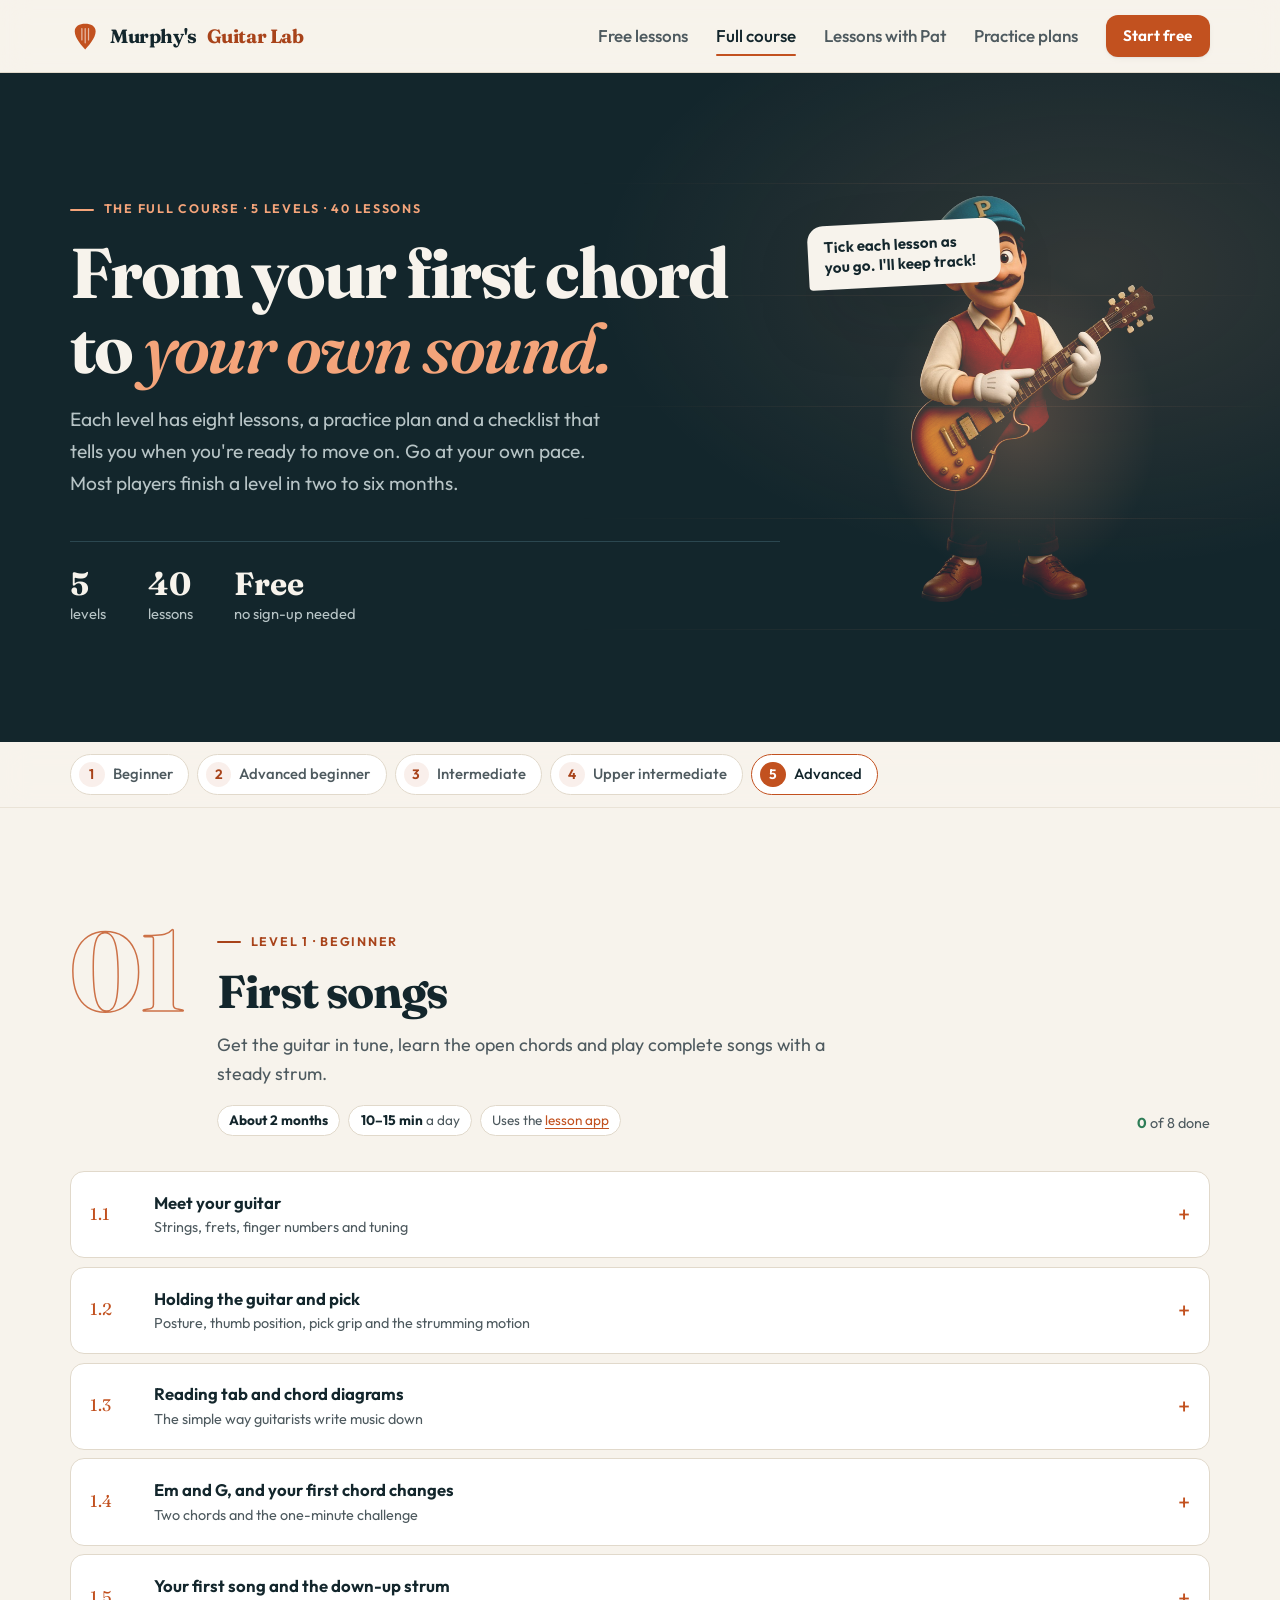
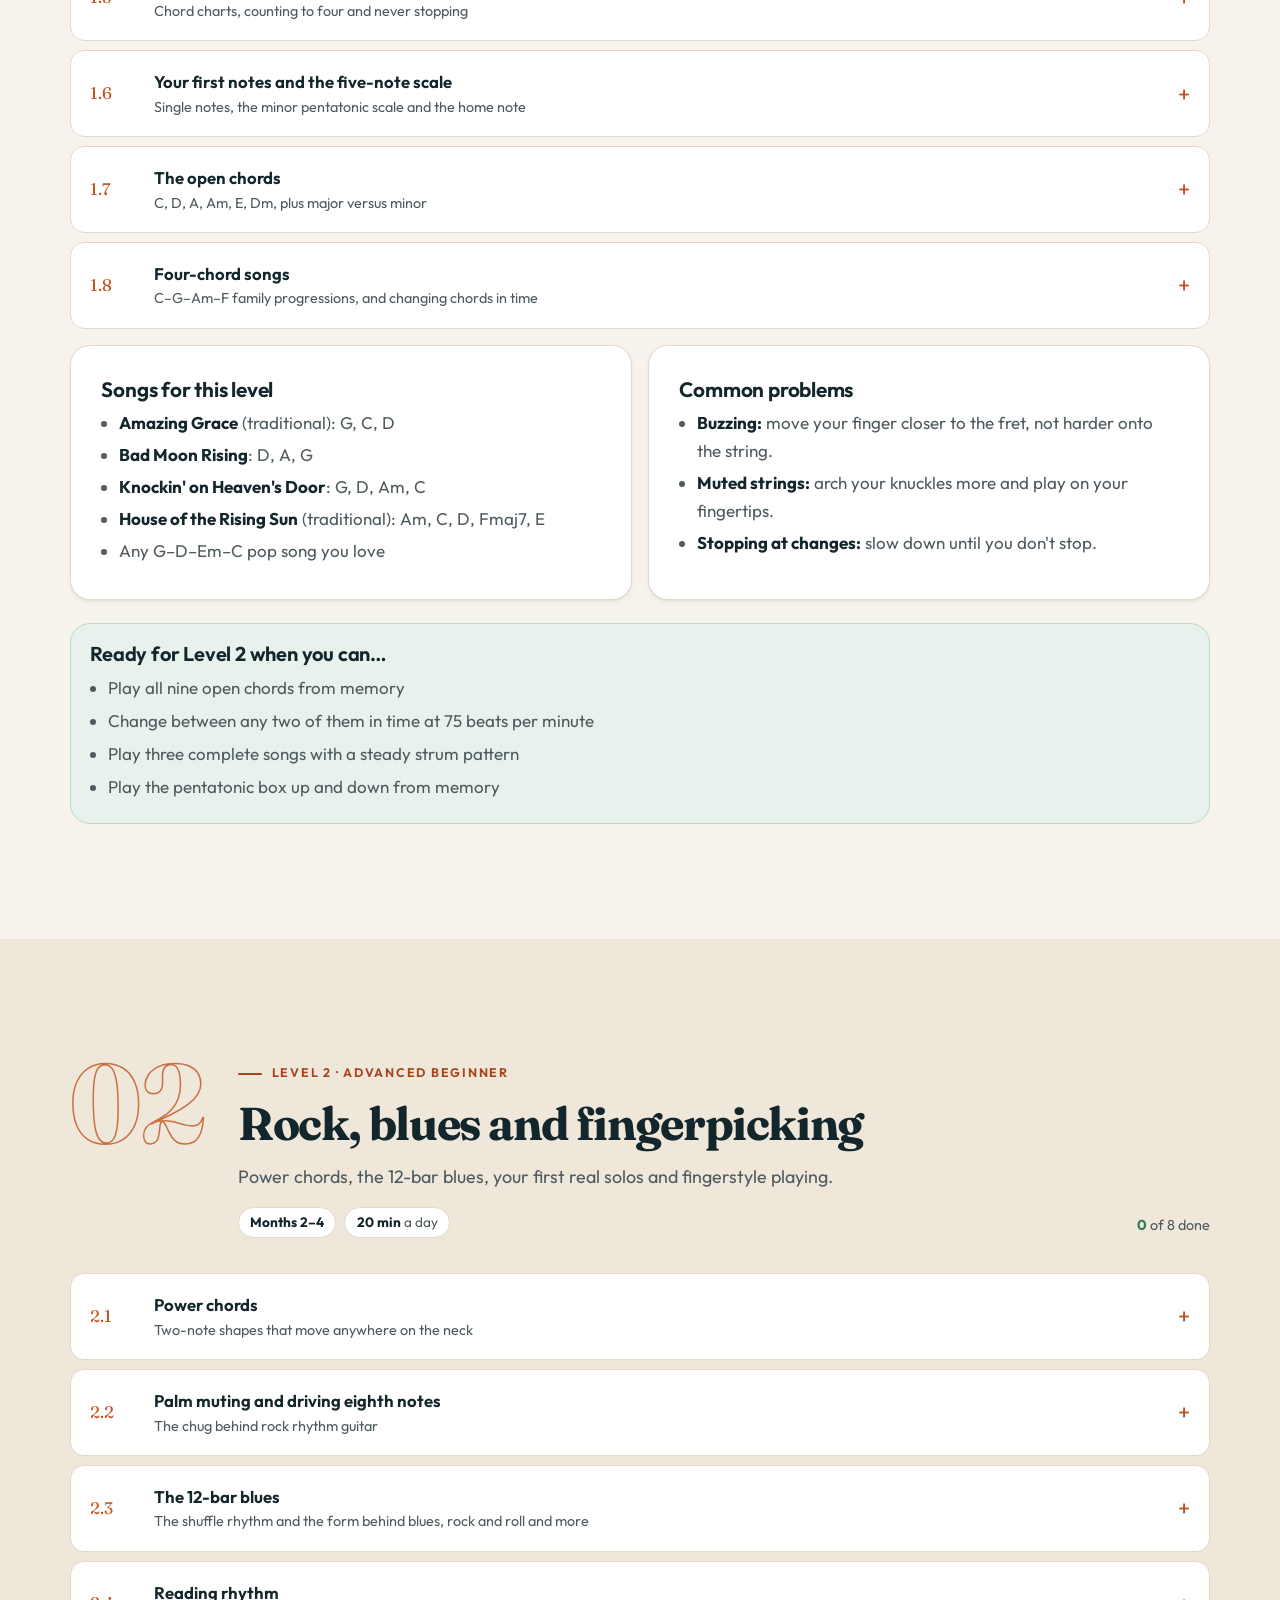
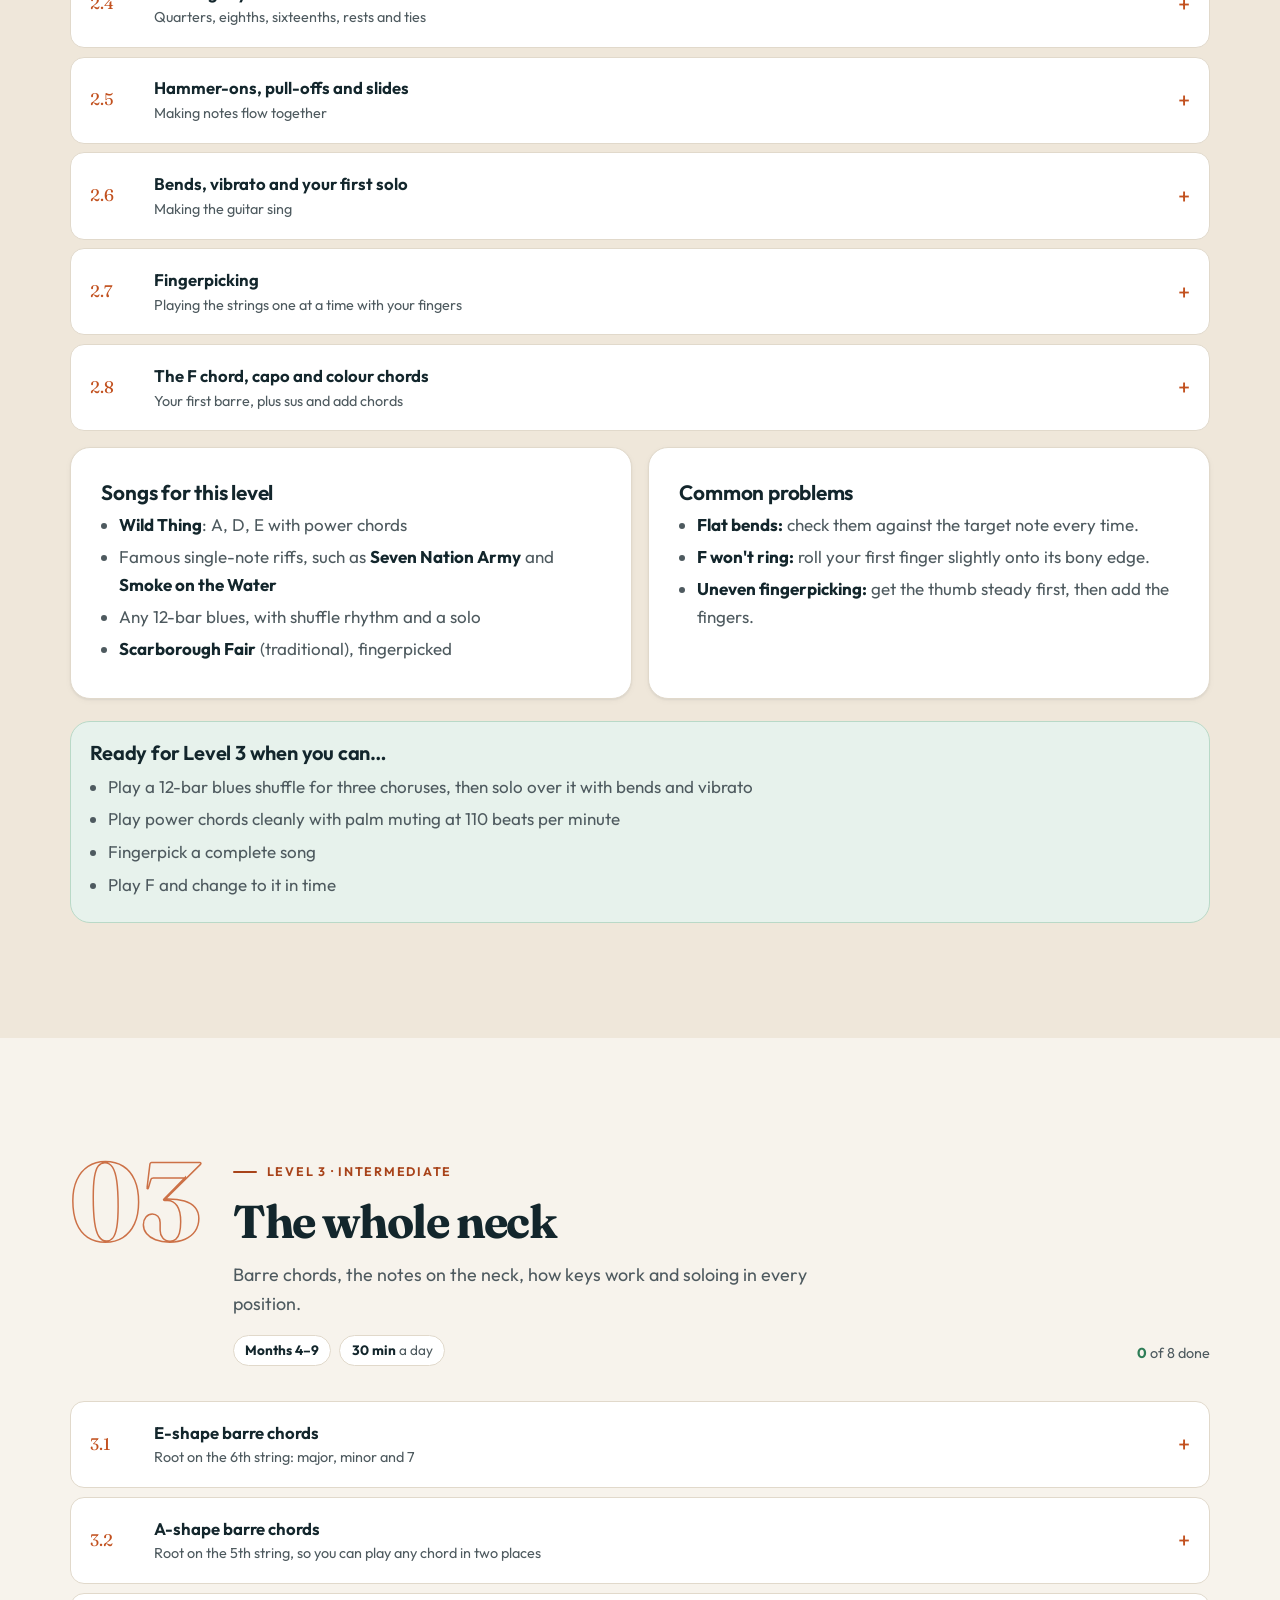
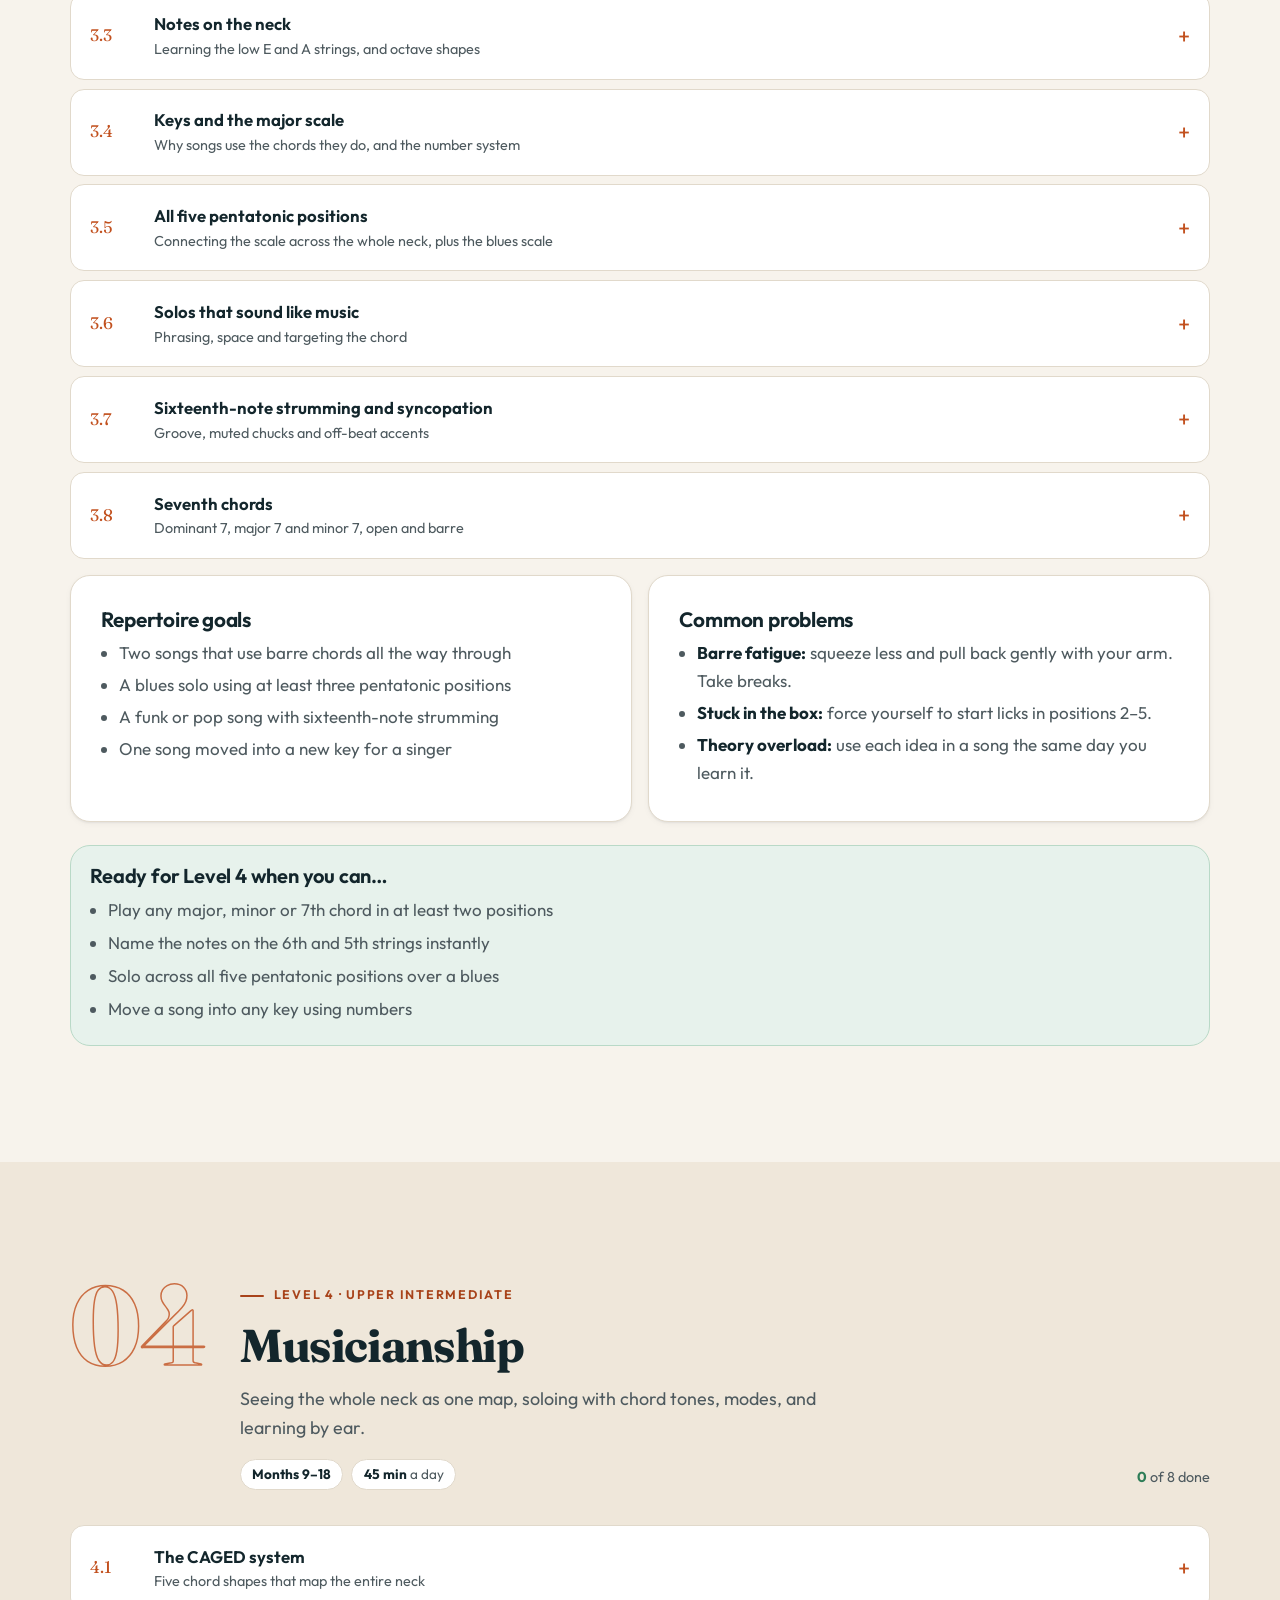
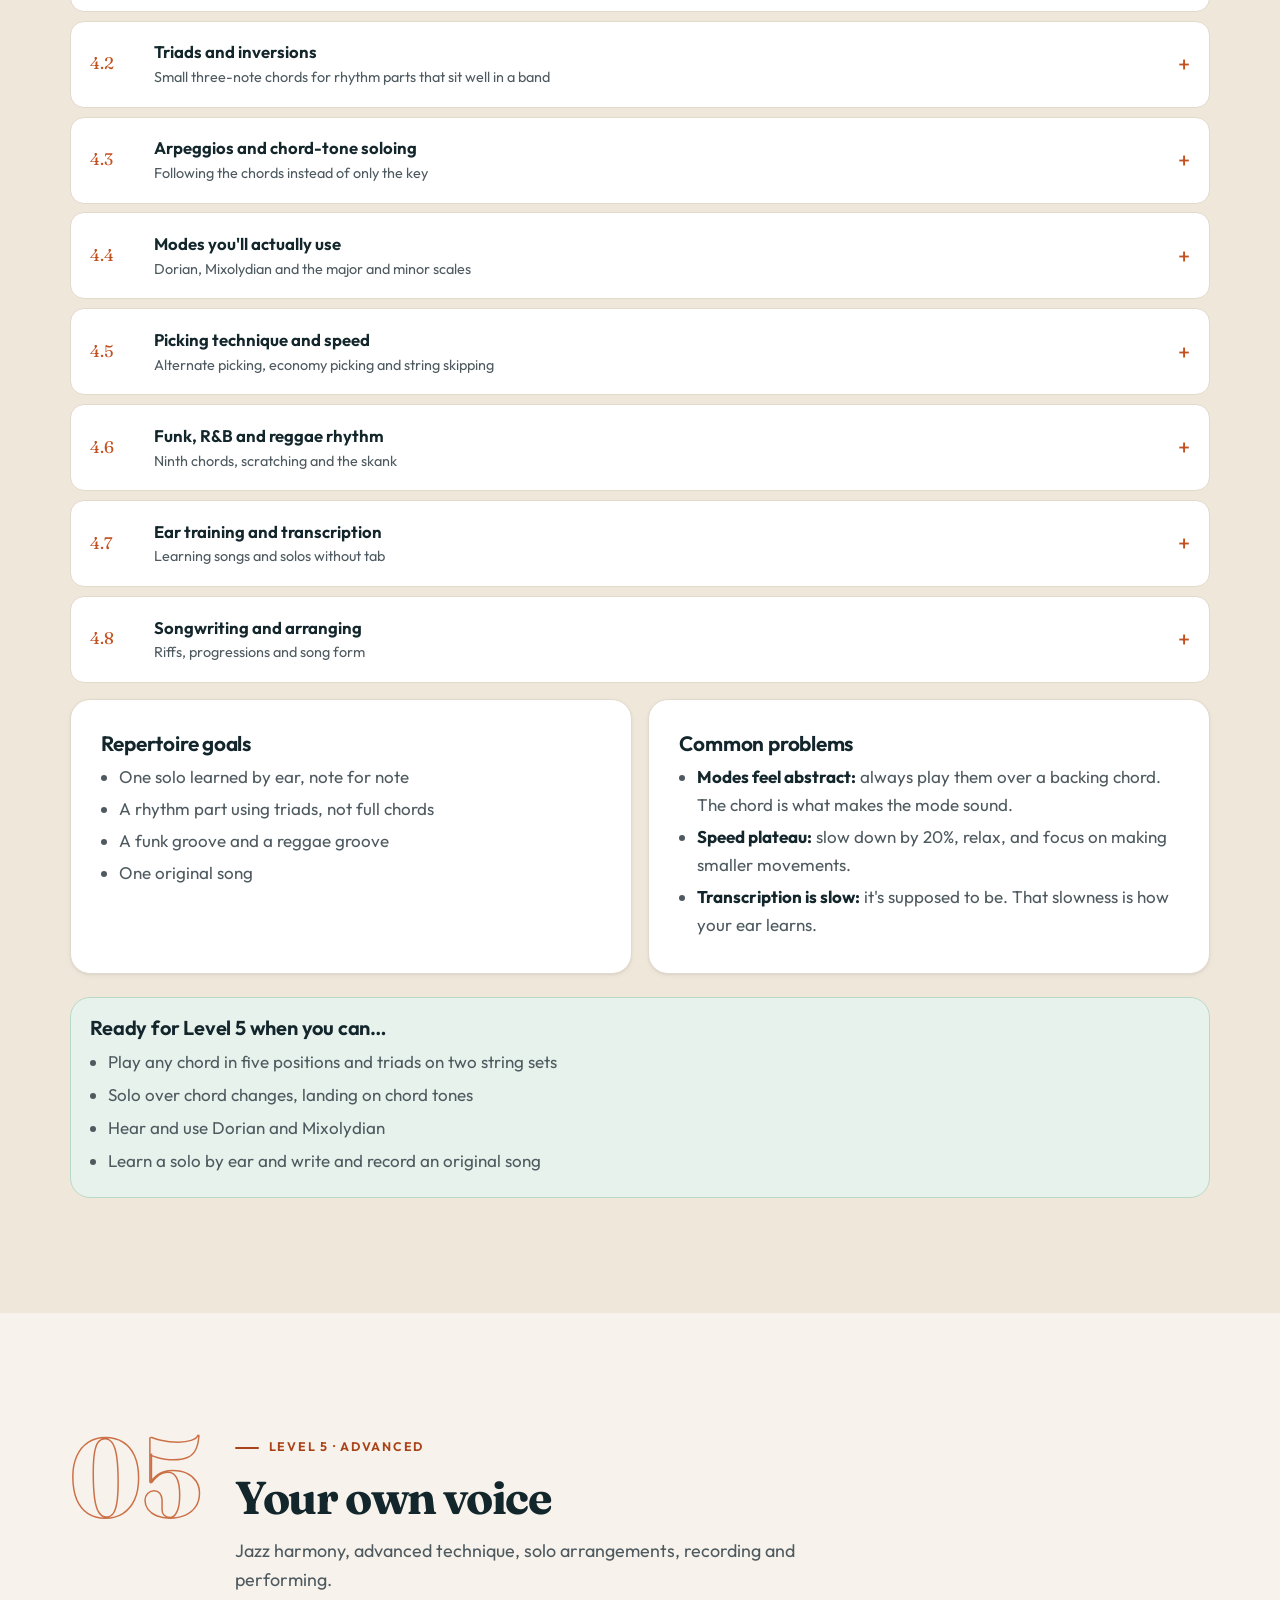
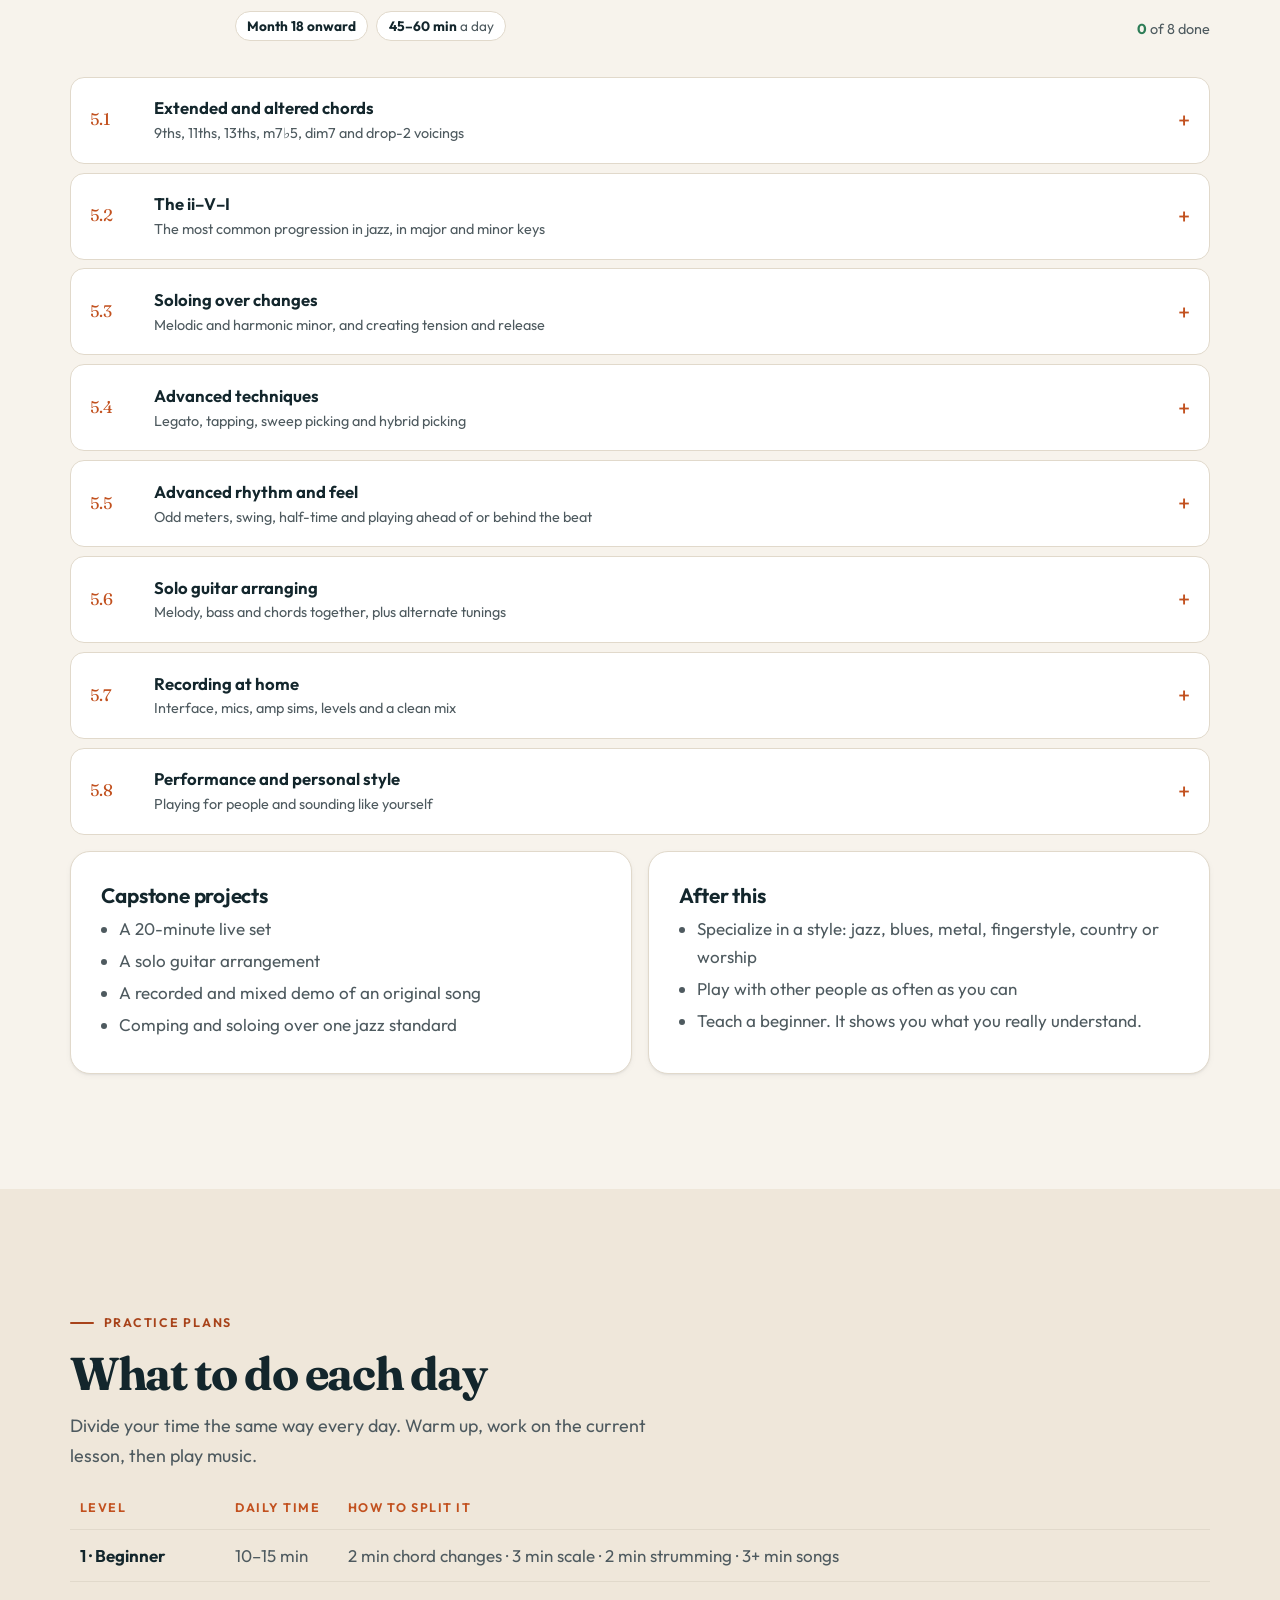
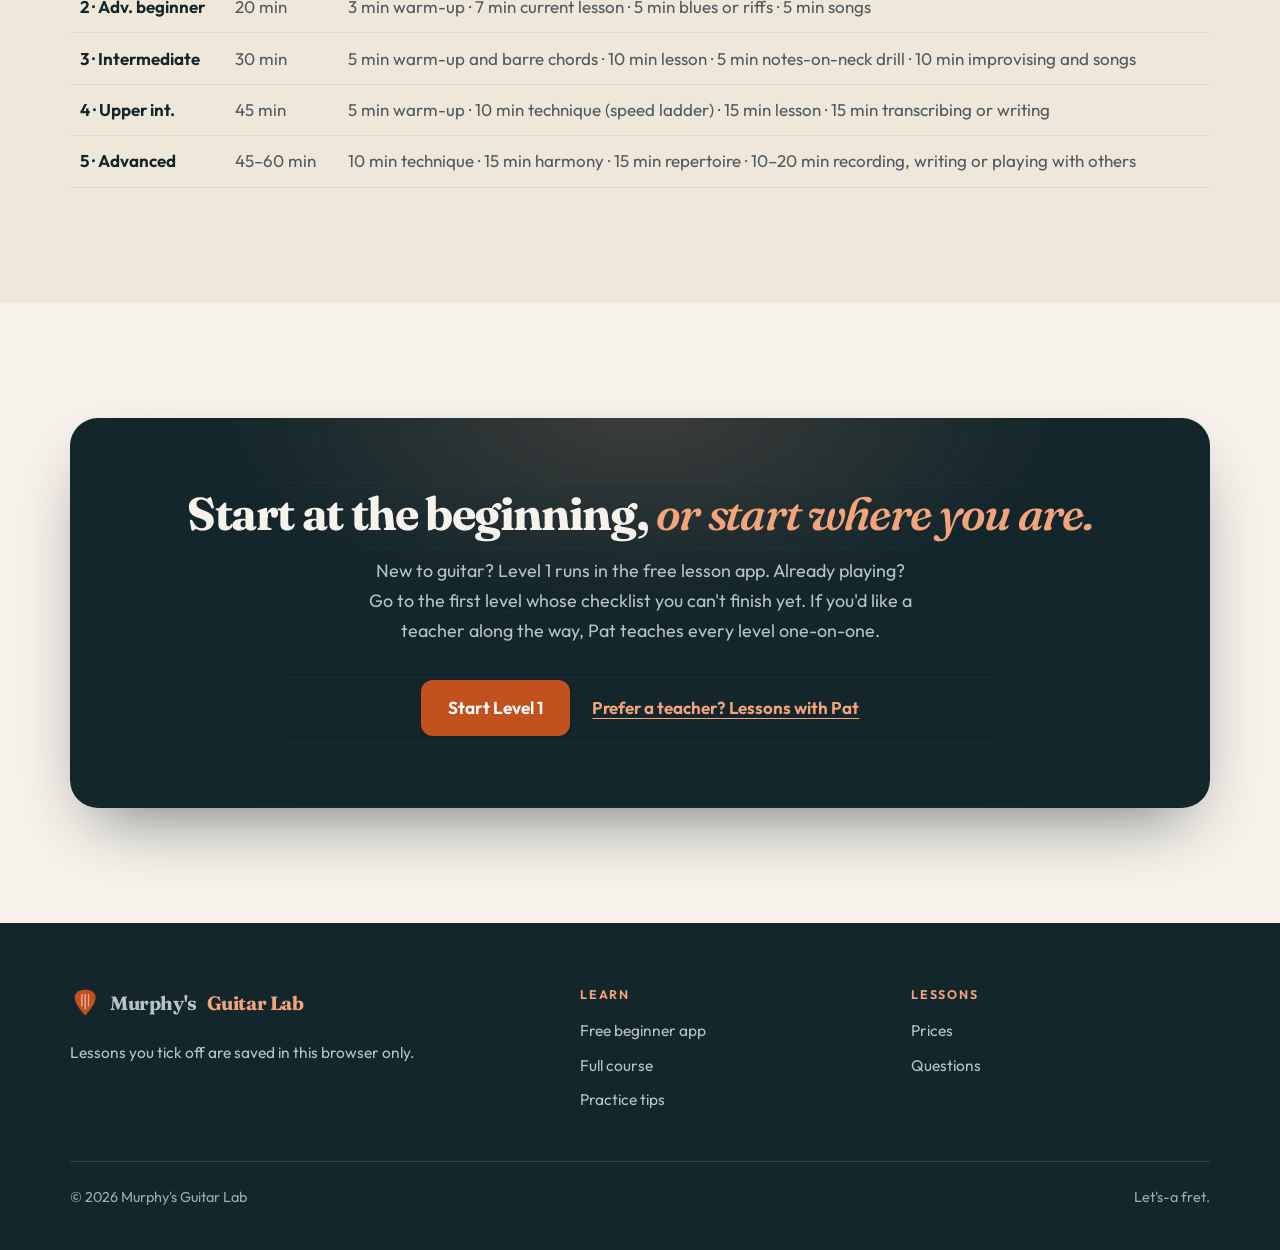
==== commit 00ec1330: "Refresh the design system: paper, ink and one rust accent - 60-30-10 palette with contrast-checked t" ====
--- a/course.html
+++ b/course.html
@@ -7,10 +7,10 @@
   <meta name="description" content="A five-level guitar course from your first chord to playing like a pro: 40 lessons, practice plans and clear goals for every level.">
   <link rel="preconnect" href="https://fonts.googleapis.com">
   <link rel="preconnect" href="https://fonts.gstatic.com" crossorigin>
-  <meta name="theme-color" content="#0E1014">
-  <link rel="icon" href="data:image/svg+xml,%3Csvg xmlns='http://www.w3.org/2000/svg' viewBox='0 0 32 32'%3E%3Cpath d='M16 30c-3-3.5-11-12-11-19C5 5.5 10 3 16 3s11 2.5 11 8c0 7-8 15.5-11 19z' fill='%23C9A96E'/%3E%3C/svg%3E">
+  <meta name="theme-color" content="#13262C">
+  <link rel="icon" href="data:image/svg+xml,%3Csvg xmlns='http://www.w3.org/2000/svg' viewBox='0 0 32 32'%3E%3Cpath d='M16 30c-3-3.5-11-12-11-19C5 5.5 10 3 16 3s11 2.5 11 8c0 7-8 15.5-11 19z' fill='%23C2511F'/%3E%3C/svg%3E">
   <link href="https://fonts.googleapis.com/css2?family=Fraunces:ital,opsz,wght@0,9..144,560;0,9..144,700;1,9..144,560&family=Outfit:wght@400;520;650&display=swap" rel="stylesheet">
-  <link rel="stylesheet" href="assets/css/site.css">
+  <link rel="stylesheet" href="assets/css/site.css?v=4">
   <style>
     html { scroll-padding-top: 9rem; }
     .course-hero .hero-grid { grid-template-columns: 1.3fr .7fr; }
@@ -34,7 +34,7 @@
     .level-nav a:hover, .level-nav a.on { border-color: var(--accent); color: var(--text); }
     .level-nav b {
       width: 1.6rem; height: 1.6rem; border-radius: 50%; display: grid; place-items: center;
-      background: rgb(201 169 110 / .14); color: var(--accent); font-weight: 650; font-size: .85rem;
+      background: var(--tint); color: var(--em); font-weight: 650; font-size: .85rem;
     }
     .level-nav a.on b { background: var(--accent); color: var(--on-accent); }
 
@@ -83,8 +83,8 @@
     .lesson-body p { color: var(--muted); margin: .3rem 0; }
     .lesson-body .app-link { color: var(--accent); }
     pre.tab {
-      background: #101318; border: 1px solid var(--border); border-radius: 10px;
-      padding: .7rem .9rem; color: var(--text); font-size: .85rem; line-height: 1.35;
+      background: var(--ink); border: 1px solid var(--ink); border-radius: 10px;
+      padding: .7rem .9rem; color: var(--paper); font-size: .85rem; line-height: 1.35;
       overflow-x: auto; margin: .5rem 0;
     }
     .done-check {
@@ -94,7 +94,7 @@
     .done-check input { width: 1.15rem; height: 1.15rem; accent-color: var(--success); }
 
     .milestone {
-      margin-top: 1.4rem; background: #15241b; border: 1px solid #2d6a44;
+      margin-top: 1.4rem; background: #E7F2EC; border: 1px solid #B9D9C7;
       border-radius: var(--radius); padding: 1.1rem 1.2rem;
     }
     .milestone h3 { margin-bottom: .5rem; }
@@ -144,7 +144,7 @@
   <header class="site-header">
     <div class="wrap header-inner">
       <a class="logo" href="index.html" aria-label="Murphy's Guitar Lab home">
-        <svg class="logo-mark" viewBox="0 0 32 32" aria-hidden="true"><path d="M16 30c-3-3.5-11-12-11-19C5 5.5 10 3 16 3s11 2.5 11 8c0 7-8 15.5-11 19z" fill="#C9A96E"/><path d="M12.5 8v12M16 8v15M19.5 8v12" stroke="#1A140C" stroke-width="1.3" stroke-linecap="round" opacity=".55"/></svg>
+        <svg class="logo-mark" viewBox="0 0 32 32" aria-hidden="true"><path d="M16 30c-3-3.5-11-12-11-19C5 5.5 10 3 16 3s11 2.5 11 8c0 7-8 15.5-11 19z" fill="#C2511F"/><path d="M12.5 8v12M16 8v15M19.5 8v12" stroke="#fff" stroke-width="1.3" stroke-linecap="round" opacity=".6"/></svg>
         Murphy's <span>Guitar Lab</span>
       </a>
       <button class="nav-toggle" type="button" aria-expanded="false" aria-controls="site-nav">Menu</button>
@@ -1182,7 +1182,7 @@
           <p>New to guitar? Level 1 runs in the free lesson app. Already playing? Go to the first level whose checklist you can't finish yet. If you'd like a teacher along the way, Pat teaches every level one-on-one.</p>
           <div class="hero-actions">
             <a class="btn btn-primary btn-lg" href="lessons.html">Start Level 1</a>
-            <a class="btn btn-secondary btn-lg" href="index.html#lessons-with-pat">Lessons with Pat</a>
+            <a class="text-link" href="index.html#lessons-with-pat">Prefer a teacher? Lessons with Pat</a>
           </div>
         </div>
       </div>
@@ -1194,7 +1194,7 @@
       <div class="footer-grid">
         <div>
           <a class="logo" href="index.html">
-            <svg class="logo-mark" viewBox="0 0 32 32" aria-hidden="true"><path d="M16 30c-3-3.5-11-12-11-19C5 5.5 10 3 16 3s11 2.5 11 8c0 7-8 15.5-11 19z" fill="#C9A96E"/><path d="M12.5 8v12M16 8v15M19.5 8v12" stroke="#1A140C" stroke-width="1.3" stroke-linecap="round" opacity=".55"/></svg>
+            <svg class="logo-mark" viewBox="0 0 32 32" aria-hidden="true"><path d="M16 30c-3-3.5-11-12-11-19C5 5.5 10 3 16 3s11 2.5 11 8c0 7-8 15.5-11 19z" fill="#C2511F"/><path d="M12.5 8v12M16 8v15M19.5 8v12" stroke="#fff" stroke-width="1.3" stroke-linecap="round" opacity=".6"/></svg>
             Murphy's <span>Guitar Lab</span>
           </a>
           <p>Lessons you tick off are saved in this browser only.</p>
@@ -1222,7 +1222,7 @@
     </div>
   </footer>
 
-  <script src="assets/js/site.js" defer></script>
+  <script src="assets/js/site.js?v=4" defer></script>
   <script>
     (function () {
       const KEY = "mgl-course-done";
--- a/assets/css/site.css
+++ b/assets/css/site.css
@@ -1,332 +1,434 @@
-/* Murphy's Guitar Lab — shared site styles.
-   Gold is for action. Teal (Pat's cap) and rust (Pat's vest) are small accents only. */
+/* Murphy's Guitar Lab — shared design system.
+
+   Colour (60–30–10):
+   60%  paper  — the warm page background and white cards on it
+   30%  ink    — deep teal from Pat's cap: hero, feature bands, CTA card, footer
+   10%  rust   — from Pat's waistcoat: buttons, links and small highlights only
+
+   Components read semantic tokens (--text, --muted, --surface, --border…).
+   Dark "ink" areas redefine those tokens, so the same card, button and
+   heading styles work on both backgrounds without separate dark variants. */
 :root {
-  --bg: #0E1014;
-  --bg-2: #13161C;
-  --surface: #1A1D24;
-  --surface-2: #20242C;
-  --border: #2C323C;
-  --border-soft: #232831;
-  --text: #F5F1E8;
-  --muted: #B3AEA5;
-  --faint: #8C877F;
-  --accent: #C9A96E;
-  --accent-hover: #D9BC85;
-  --on-accent: #1A140C;
-  --teal: #4FA7B5;
-  --rust: #C2643A;
-  --success: #5CCB91;
-  --radius: 18px;
+  --paper: #F7F3EC;
+  --sand: #EFE7DA;
+  --white: #FFFFFF;
+  --ink: #13262C;
+  --ink-2: #1B323A;
+  --ink-line: #2B4750;
+  --rust: #C2511F;          /* white text on rust: 4.7:1 */
+  --rust-hover: #A9441A;
+  --rust-active: #8F3915;
+  --rust-text: #A8431A;     /* rust as small text on paper: 5.4:1 */
+  --rust-soft: #F4A47A;     /* rust as text on ink: 7.8:1 */
+
+  /* Semantic tokens (light areas) */
+  --bg: var(--paper);
+  --bg-2: var(--sand);
+  --surface: var(--white);
+  --surface-2: var(--paper);
+  --border: #E1D9CB;
+  --border-soft: #EAE3D7;
+  --text: var(--ink);
+  --muted: #4E5A5F;         /* 6.4:1 on paper */
+  --faint: #5C676B;
+  --accent: var(--rust);
+  --accent-hover: var(--rust-hover);
+  --on-accent: #FFFFFF;
+  --eyebrow: var(--rust-text);
+  --em: var(--rust-text);
+  --success: #2E7D57;
+  --tint: rgb(194 81 31 / .09);
+
+  /* Shape, space and depth: shared by every component (visual rhyme) */
+  --radius: 20px;
   --radius-sm: 12px;
-  --wrap: 1160px;
+  --radius-pill: 999px;
+  --wrap: 1140px;
+  --gap: clamp(1rem, 2vw, 1.5rem);
+  --section: clamp(4.5rem, 9vw, 7.5rem);
+  --shadow-sm: 0 1px 2px rgb(19 38 44 / .06), 0 2px 8px -2px rgb(19 38 44 / .06);
+  --shadow: 0 1px 2px rgb(19 38 44 / .05), 0 18px 40px -16px rgb(19 38 44 / .22);
+  --shadow-lg: 0 30px 70px -24px rgb(8 20 24 / .55);
+
+  /* Type: Fraunces is the anchor face (headlines, numbers); Outfit does the reading. */
   --font-display: Fraunces, Georgia, serif;
   --font-body: Outfit, system-ui, sans-serif;
-  --shadow: 0 24px 60px rgb(0 0 0 / .35);
+  --step-h1: clamp(2.6rem, 5.6vw, 4.4rem);
+  --step-h2: clamp(2rem, 3.6vw, 2.9rem);
+  --step-h3: 1.3rem;
+  --step-lede: clamp(1.12rem, 1.5vw, 1.25rem);
+}
+
+/* Dark ink areas: same components, inverted tokens. */
+.hero, .band-ink, .cta-band, .site-footer {
+  --bg: var(--ink);
+  --bg-2: var(--ink);
+  --surface: var(--ink-2);
+  --surface-2: var(--ink-2);
+  --border: var(--ink-line);
+  --border-soft: #22393F;
+  --text: var(--paper);
+  --muted: #B7C4C6;         /* 8.7:1 on ink */
+  --faint: #9DADB0;
+  --eyebrow: var(--rust-soft);
+  --em: var(--rust-soft);
+  --success: #7FD3A6;
+  --tint: rgb(244 164 122 / .12);
+  background-color: var(--ink);
+  color: var(--text);
 }
 
 *, *::before, *::after { box-sizing: border-box; }
-html { scroll-behavior: smooth; scroll-padding-top: 5rem; }
+html { scroll-behavior: smooth; scroll-padding-top: 5.5rem; }
 body {
   margin: 0;
-  background: var(--bg);
+  background: var(--paper);
   color: var(--text);
-  font-family: var(--font-body);
-  font-size: 1.0625rem;
-  line-height: 1.65;
+  font: 400 1.0625rem/1.65 var(--font-body);
   -webkit-font-smoothing: antialiased;
+  text-rendering: optimizeLegibility;
 }
 img { max-width: 100%; height: auto; display: block; }
 a { color: inherit; }
+p a, li a { color: var(--em); text-underline-offset: .2em; }
 .wrap { width: min(var(--wrap), calc(100% - 2rem)); margin-inline: auto; }
 .narrow { width: min(760px, calc(100% - 2rem)); margin-inline: auto; }
 .center { text-align: center; }
 
 .skip {
-  position: absolute; left: 1rem; top: -3rem; z-index: 100;
-  background: var(--accent); color: var(--on-accent); padding: .5rem 1rem; border-radius: 8px;
+  position: absolute; left: 1rem; top: -4rem; z-index: 100;
+  background: var(--rust); color: #fff; padding: .6rem 1rem; border-radius: var(--radius-sm); font-weight: 650;
 }
 .skip:focus { top: 1rem; }
-:focus-visible { outline: 2px solid var(--accent); outline-offset: 3px; border-radius: 6px; }
-
-/* ---------- Type ---------- */
-h1, h2, h3 { font-family: var(--font-display); letter-spacing: -.025em; line-height: 1.1; margin: 0; }
-h1 { font-size: clamp(2.6rem, 6vw, 4.6rem); font-weight: 700; }
-h2 { font-size: clamp(2rem, 3.6vw, 3rem); font-weight: 700; }
-h3 { font-size: 1.3rem; font-weight: 560; }
-h1 em, h2 em { font-style: italic; font-weight: 560; color: var(--accent); }
+:focus-visible { outline: 3px solid var(--rust); outline-offset: 3px; border-radius: 6px; }
+.hero :focus-visible, .band-ink :focus-visible, .cta-band :focus-visible, .site-footer :focus-visible { outline-color: var(--rust-soft); }
+
+/* ---------- Type scale ---------- */
+h1, h2, h3, h4 { margin: 0; color: var(--text); }
+h1, h2 { font-family: var(--font-display); font-weight: 700; letter-spacing: -.03em; line-height: 1.06; text-wrap: balance; }
+h1 { font-size: var(--step-h1); }
+h2 { font-size: var(--step-h2); }
+h3 { font-family: var(--font-body); font-size: var(--step-h3); font-weight: 650; letter-spacing: -.01em; line-height: 1.25; }
+h1 em, h2 em { font-style: italic; font-weight: 560; color: var(--em); }
+p { margin: 0; }
 .eyebrow {
-  display: inline-flex; align-items: center; gap: .55rem;
-  font-size: .74rem; font-weight: 650; letter-spacing: .16em; text-transform: uppercase;
-  color: var(--accent); margin: 0 0 1rem;
-}
-.eyebrow::before { content: ""; width: 1.6rem; height: 1px; background: currentColor; opacity: .7; }
-.center .eyebrow::after { content: ""; width: 1.6rem; height: 1px; background: currentColor; opacity: .7; }
-.lede { color: var(--muted); font-size: clamp(1.1rem, 1.6vw, 1.25rem); max-width: 36rem; margin: 1.1rem 0 0; }
-.section-head { max-width: 44rem; margin-bottom: 2.6rem; }
+  display: inline-flex; align-items: center; gap: .6rem;
+  font-size: .78rem; font-weight: 650; letter-spacing: .14em; text-transform: uppercase;
+  color: var(--eyebrow); margin: 0 0 1rem;
+}
+.eyebrow::before { content: ""; width: 1.5rem; height: 2px; border-radius: 2px; background: currentColor; }
+.lede { color: var(--muted); font-size: var(--step-lede); max-width: 34rem; margin-top: 1.2rem; }
+.section-head { max-width: 44rem; margin-bottom: clamp(2.2rem, 4vw, 3.2rem); }
 .section-head.center { margin-inline: auto; }
-.section-head p { color: var(--muted); font-size: 1.12rem; margin: .9rem 0 0; }
+.section-head.center .eyebrow { justify-content: center; }
+.section-head p:not(.eyebrow) { color: var(--muted); font-size: 1.12rem; margin-top: 1rem; }
+.section-lede { color: var(--muted); font-size: 1.12rem; max-width: 38rem; margin-top: .8rem; }
 .muted { color: var(--muted); }
 
-/* ---------- Buttons ---------- */
+/* ---------- Buttons: always solid, never outline-only ---------- */
 .btn {
-  display: inline-flex; align-items: center; justify-content: center; gap: .5rem;
-  padding: .75rem 1.25rem; border-radius: 999px; font: 650 1rem var(--font-body);
-  text-decoration: none; border: 1px solid transparent; cursor: pointer;
-  transition: background .15s, border-color .15s, transform .15s;
-}
-.btn:hover { transform: translateY(-1px); }
-.btn-primary { background: var(--accent); color: var(--on-accent); }
-.btn-primary:hover { background: var(--accent-hover); }
-.btn-secondary { background: transparent; color: var(--text); border-color: var(--border); }
-.btn-secondary:hover { border-color: var(--accent); }
-.btn-lg { padding: 1rem 1.6rem; font-size: 1.05rem; }
-.btn[aria-disabled="true"] { background: var(--surface-2); color: var(--muted); border-color: var(--border); cursor: default; transform: none; }
-.btn svg { width: 1.1em; height: 1.1em; }
+  display: inline-flex; align-items: center; justify-content: center; gap: .55rem;
+  min-height: 3rem; padding: .8rem 1.4rem; border-radius: var(--radius-sm);
+  font: 650 1rem/1.2 var(--font-body); text-decoration: none; text-align: center;
+  border: 0; cursor: pointer; box-shadow: var(--shadow-sm);
+  transition: background-color .15s, transform .15s, box-shadow .15s;
+}
+.btn:hover { transform: translateY(-1px); box-shadow: var(--shadow); }
+.btn:active { transform: translateY(0); box-shadow: var(--shadow-sm); }
+.btn svg { width: 1.15em; height: 1.15em; flex: none; transition: transform .15s; }
+.btn:hover svg { transform: translateX(3px); }
+.btn-primary { background: var(--rust); color: #fff; }
+.btn-primary:hover { background: var(--rust-hover); }
+.btn-primary:active { background: var(--rust-active); }
+/* Secondary = solid ink on light areas, solid paper on dark areas. */
+.btn-secondary { background: var(--ink); color: var(--paper); }
+.btn-secondary:hover { background: var(--ink-2); }
+.hero .btn-secondary, .band-ink .btn-secondary, .cta-band .btn-secondary, .site-footer .btn-secondary { background: var(--paper); color: var(--ink); }
+.hero .btn-secondary:hover, .band-ink .btn-secondary:hover, .cta-band .btn-secondary:hover { background: #fff; }
+.btn-lg { min-height: 3.5rem; padding: 1rem 1.7rem; font-size: 1.08rem; }
+.btn-block { width: 100%; }
+.btn[aria-disabled="true"] { background: var(--sand); color: var(--muted); box-shadow: none; cursor: default; transform: none; }
+.text-link {
+  display: inline-flex; align-items: center; gap: .4rem; font-weight: 650; color: var(--em);
+  text-decoration: underline; text-decoration-thickness: 1px; text-underline-offset: .25em;
+}
+.text-link:hover { text-decoration-thickness: 2px; }
 
 /* ---------- Header ---------- */
 .site-header {
   position: sticky; top: 0; z-index: 30;
-  background: color-mix(in srgb, var(--bg) 82%, transparent);
-  backdrop-filter: blur(14px); -webkit-backdrop-filter: blur(14px);
-  border-bottom: 1px solid var(--border-soft);
+  background: color-mix(in srgb, var(--paper) 86%, transparent);
+  backdrop-filter: blur(14px) saturate(1.2); -webkit-backdrop-filter: blur(14px) saturate(1.2);
+  border-bottom: 1px solid var(--border);
 }
 .header-inner { display: flex; align-items: center; justify-content: space-between; gap: 1rem; min-height: 4.5rem; }
 .logo {
   display: inline-flex; align-items: center; gap: .6rem;
-  font-family: var(--font-display); font-weight: 700; font-size: 1.2rem;
-  color: var(--text); text-decoration: none; letter-spacing: -.02em;
-}
-.logo span { color: var(--accent); }
+  font: 700 1.2rem var(--font-display); letter-spacing: -.02em; color: var(--text); text-decoration: none;
+}
+.logo span { color: var(--em); }
 .logo-mark { width: 1.9rem; height: 1.9rem; flex: none; }
-.site-nav { display: flex; align-items: center; gap: 1.6rem; }
-.site-nav a:not(.btn) { color: var(--muted); text-decoration: none; font-weight: 520; font-size: .98rem; }
+.site-nav { display: flex; align-items: center; gap: 1.75rem; }
+.site-nav a:not(.btn) { color: var(--muted); text-decoration: none; font-weight: 520; position: relative; }
+.site-nav a:not(.btn)::after {
+  content: ""; position: absolute; left: 0; right: 0; bottom: -.35rem; height: 2px; border-radius: 2px;
+  background: var(--rust); transform: scaleX(0); transition: transform .2s;
+}
 .site-nav a:not(.btn):hover, .site-nav a[aria-current="page"] { color: var(--text); }
-.site-nav .btn { padding: .6rem 1.1rem; font-size: .95rem; }
+.site-nav a:not(.btn):hover::after, .site-nav a[aria-current="page"]::after { transform: scaleX(1); }
+.site-nav .btn { min-height: 2.6rem; padding: .55rem 1.1rem; font-size: .95rem; }
 .nav-toggle {
-  display: none; background: var(--surface); color: var(--text);
-  border: 1px solid var(--border); border-radius: 999px; padding: .5rem .95rem; font: 650 .9rem var(--font-body);
+  display: none; align-items: center; gap: .5rem; min-height: 2.75rem; padding: .5rem 1rem;
+  background: var(--ink); color: var(--paper); border: 0; border-radius: var(--radius-sm);
+  font: 650 .95rem var(--font-body); cursor: pointer;
 }
 
 /* ---------- Sections ---------- */
-.section { padding: clamp(4.5rem, 9vw, 7rem) 0; position: relative; }
-.section-alt { background: var(--bg-2); border-block: 1px solid var(--border-soft); }
-
-/* Six faint "strings" — the site's background motif */
+.section { padding: var(--section) 0; position: relative; }
+.section-alt { background: var(--sand); }
+.band-ink { padding: var(--section) 0; }
+
+/* Six faint strings: the background motif of every dark band. */
 .strings { position: relative; isolation: isolate; }
 .strings::before {
   content: ""; position: absolute; inset: 0; z-index: -1; pointer-events: none;
-  background: repeating-linear-gradient(to bottom, transparent 0 calc(16.66% - 1px), rgb(201 169 110 / .07) calc(16.66% - 1px) 16.66%);
-  mask-image: linear-gradient(to right, transparent, #000 25%, #000 75%, transparent);
-  -webkit-mask-image: linear-gradient(to right, transparent, #000 25%, #000 75%, transparent);
-}
+  background: repeating-linear-gradient(to bottom, transparent 0 calc(16.66% - 1px), rgb(244 164 122 / .08) calc(16.66% - 1px) 16.66%);
+  /* Kept to the right-hand side so the lines never run through headline text. */
+  mask-image: linear-gradient(to right, transparent 45%, #000 70%, #000 88%, transparent);
+  -webkit-mask-image: linear-gradient(to right, transparent 45%, #000 70%, #000 88%, transparent);
+}
+.cta-band.strings::before { border-radius: inherit; mask-image: linear-gradient(to right, transparent, #000 20%, #000 80%, transparent); -webkit-mask-image: linear-gradient(to right, transparent, #000 20%, #000 80%, transparent); opacity: .6; }
 
 /* ---------- Hero ---------- */
-.hero { padding: clamp(3rem, 7vw, 5.5rem) 0 clamp(3.5rem, 7vw, 5rem); overflow: hidden; }
-.hero-grid { display: grid; grid-template-columns: 1.15fr .85fr; gap: 2rem; align-items: center; }
-.hero-actions { display: flex; flex-wrap: wrap; gap: .8rem; margin-top: 2rem; }
-.hero-proof { display: flex; flex-wrap: wrap; gap: 1.6rem 2.4rem; margin: 2.6rem 0 0; padding: 0; list-style: none; }
-.hero-proof li { display: grid; gap: .1rem; }
-.hero-proof strong { font-family: var(--font-display); font-size: 1.9rem; line-height: 1; color: var(--text); }
-.hero-proof span { color: var(--faint); font-size: .9rem; }
+.hero {
+  padding: clamp(3rem, 7vw, 6rem) 0 clamp(3.5rem, 7vw, 5.5rem); overflow: hidden;
+  background:
+    radial-gradient(700px 420px at 85% 30%, rgb(244 164 122 / .14), transparent 70%),
+    var(--ink);
+}
+.hero-grid { display: grid; grid-template-columns: 1.15fr .85fr; gap: clamp(2rem, 4vw, 3rem); align-items: center; }
+.hero-actions { display: flex; flex-wrap: wrap; align-items: center; gap: .9rem 1.4rem; margin-top: 2.2rem; }
+.hero-note { color: var(--faint); font-size: .95rem; margin-top: .9rem; }
+.hero-proof {
+  display: flex; flex-wrap: wrap; gap: 1.4rem 2.6rem; margin: 2.6rem 0 0; padding: 1.6rem 0 0; list-style: none;
+  border-top: 1px solid var(--border);
+}
+.hero-proof li { display: grid; gap: .15rem; }
+.hero-proof strong { font: 700 2rem/1 var(--font-display); color: var(--text); }
+.hero-proof span { color: var(--muted); font-size: .92rem; }
 
 .pat-stage { position: relative; justify-self: center; width: min(420px, 100%); }
 .pat-stage::before {
-  content: ""; position: absolute; inset: 8% -10% 0; z-index: 0;
-  background: radial-gradient(closest-side, rgb(201 169 110 / .28), transparent 72%);
-}
-.pat-stage::after {
-  content: ""; position: absolute; left: 12%; right: 12%; bottom: 3%; height: 7%; z-index: 0;
-  background: radial-gradient(closest-side, rgb(0 0 0 / .65), transparent);
-}
+  content: ""; position: absolute; inset: 10% -8% 2%; z-index: 0; border-radius: 50%;
+  background: radial-gradient(closest-side, rgb(244 164 122 / .22), transparent 72%);
+}
+/* Pat's photos sit on near-black. "lighten" lets the ink show through that black
+   (ink is lighter on every channel), so no box appears around him on any dark band. */
+.pat-stage img, .pat-peek { mix-blend-mode: lighten; }
 .pat-stage img {
   position: relative; z-index: 1; width: 100%; height: auto;
   mask-image: radial-gradient(ellipse 62% 60% at 50% 50%, #000 62%, transparent 100%);
   -webkit-mask-image: radial-gradient(ellipse 62% 60% at 50% 50%, #000 62%, transparent 100%);
 }
 .bubble {
-  position: absolute; z-index: 2; top: 9%; left: -6%;
-  background: var(--text); color: var(--on-accent);
-  font-weight: 650; font-size: .95rem; line-height: 1.3;
-  padding: .7rem 1rem; border-radius: 16px 16px 16px 4px; box-shadow: var(--shadow);
-  max-width: 12rem; transform: rotate(-3deg);
-}
-
-/* ---------- Cards ---------- */
-.cards { display: grid; gap: 1.1rem; }
+  position: absolute; z-index: 2; top: 9%; left: -6%; max-width: 12rem;
+  background: var(--paper); color: var(--ink); font-weight: 650; font-size: .95rem; line-height: 1.3;
+  padding: .75rem 1rem; border-radius: 16px 16px 16px 4px; box-shadow: var(--shadow-lg); transform: rotate(-3deg);
+}
+
+/* ---------- Cards (one shape everywhere) ---------- */
+.cards { display: grid; gap: var(--gap); }
 .cards.three { grid-template-columns: repeat(3, 1fr); }
 .cards.two { grid-template-columns: repeat(2, 1fr); }
 .cards.four { grid-template-columns: repeat(4, 1fr); }
 .card {
   background: var(--surface); border: 1px solid var(--border); border-radius: var(--radius);
-  padding: 1.6rem 1.5rem; position: relative;
-}
-.card p { color: var(--muted); margin: .6rem 0 0; }
+  padding: clamp(1.4rem, 2.5vw, 1.9rem); position: relative; box-shadow: var(--shadow-sm);
+}
+.card p { color: var(--muted); margin-top: .6rem; }
 .card strong { color: var(--text); }
-.card .icon {
-  width: 2.8rem; height: 2.8rem; border-radius: 12px; display: grid; place-items: center;
-  background: rgb(201 169 110 / .12); color: var(--accent); margin-bottom: 1.1rem;
-}
-.card .icon svg { width: 1.45rem; height: 1.45rem; }
-
-/* Path cards (three ways to learn) */
-.way { display: flex; flex-direction: column; transition: border-color .2s, transform .2s; }
-.way:hover { border-color: color-mix(in srgb, var(--accent) 55%, var(--border)); transform: translateY(-3px); }
-.way .tag { position: absolute; top: 1.3rem; right: 1.3rem; font-size: .72rem; font-weight: 650; letter-spacing: .1em; text-transform: uppercase; color: var(--faint); }
-.way .tag.free { color: var(--success); }
-.way ul { list-style: none; padding: 0; margin: 1.1rem 0 1.4rem; color: var(--muted); font-size: .97rem; }
-.way li { padding: .3rem 0 .3rem 1.5rem; position: relative; }
-.way li::before { content: ""; position: absolute; left: 0; top: .78rem; width: .55rem; height: .55rem; border-radius: 50%; border: 2px solid var(--accent); }
-.way .btn { margin-top: auto; align-self: flex-start; }
+.icon {
+  width: 2.9rem; height: 2.9rem; border-radius: var(--radius-sm); display: grid; place-items: center; flex: none;
+  background: var(--tint); color: var(--em);
+}
+.icon svg { width: 1.45rem; height: 1.45rem; }
+.card .icon { margin-bottom: 1.2rem; }
+.check-list { list-style: none; padding: 0; margin: 1.2rem 0 1.6rem; display: grid; gap: .55rem; color: var(--muted); }
+.check-list li { padding-left: 1.75rem; position: relative; }
+.check-list li::before {
+  content: ""; position: absolute; left: 0; top: .32rem; width: 1.05rem; height: 1.05rem; border-radius: 50%;
+  background: var(--tint) url("data:image/svg+xml,%3Csvg xmlns='http://www.w3.org/2000/svg' viewBox='0 0 16 16'%3E%3Cpath d='m4.5 8.2 2.3 2.3 4.7-5' fill='none' stroke='%23A8431A' stroke-width='2' stroke-linecap='round' stroke-linejoin='round'/%3E%3C/svg%3E") center / 100% no-repeat;
+}
+.lift { transition: transform .2s, box-shadow .2s, border-color .2s; }
+.lift:hover { transform: translateY(-4px); box-shadow: var(--shadow); }
+
+/* ---------- Steps ---------- */
+.steps { list-style: none; padding: 0; margin: 0; display: grid; grid-template-columns: repeat(3, 1fr); gap: var(--gap); counter-reset: step; }
+.steps li { counter-increment: step; }
+.steps .card { height: 100%; }
+.steps .card::before {
+  content: counter(step); display: grid; place-items: center; width: 2.9rem; height: 2.9rem; margin-bottom: 1.2rem;
+  border-radius: var(--radius-sm); background: var(--ink); color: var(--paper); font: 700 1.3rem var(--font-display);
+}
+.steps li:first-child .card::before { background: var(--rust); color: #fff; }
+
+/* ---------- Ways to learn ---------- */
+.way { display: flex; flex-direction: column; }
+.way .tag {
+  position: absolute; top: 1.4rem; right: 1.4rem; font-size: .75rem; font-weight: 650; letter-spacing: .08em; text-transform: uppercase;
+  padding: .3rem .65rem; border-radius: var(--radius-pill); background: var(--sand); color: var(--muted);
+}
+.way .tag.free { background: rgb(46 125 87 / .12); color: var(--success); }
+.way .btn { margin-top: auto; }
+.way.featured { border: 2px solid var(--rust); box-shadow: var(--shadow); }
 
 /* ---------- Level path ---------- */
-.path { list-style: none; padding: 0; margin: 0; display: grid; grid-template-columns: repeat(5, 1fr); gap: 1rem; position: relative; counter-reset: lvl; }
-.path::before {
-  content: ""; position: absolute; left: 2rem; right: 2rem; top: 1.6rem; height: 2px;
-  background: linear-gradient(to right, var(--accent), var(--teal) 60%, var(--rust));
-  opacity: .55;
-}
-.path li { position: relative; }
-.path a { display: block; text-decoration: none; height: 100%; }
+.path { list-style: none; padding: 0; margin: 0; display: grid; grid-template-columns: repeat(5, 1fr); gap: var(--gap); position: relative; }
+.path::before { content: ""; position: absolute; left: 1.6rem; right: 1.6rem; top: 1.6rem; height: 2px; background: var(--border); }
+.path a { display: block; height: 100%; text-decoration: none; }
 .path .dot {
-  width: 3.2rem; height: 3.2rem; border-radius: 50%; display: grid; place-items: center;
-  font-family: var(--font-display); font-weight: 700; font-size: 1.25rem;
-  background: var(--bg-2); border: 2px solid var(--accent); color: var(--accent);
-  position: relative; z-index: 1; margin-bottom: 1.1rem;
-}
-.path li:first-child .dot { background: var(--accent); color: var(--on-accent); }
+  width: 3.2rem; height: 3.2rem; border-radius: 50%; display: grid; place-items: center; position: relative; z-index: 1;
+  font: 700 1.25rem var(--font-display); background: var(--paper); border: 2px solid var(--ink); color: var(--ink); margin-bottom: 1.1rem;
+  transition: background-color .2s, color .2s;
+}
+.path li:first-child .dot { background: var(--rust); border-color: var(--rust); color: #fff; }
+.path a:hover .dot { background: var(--ink); color: var(--paper); }
+.path li:first-child a:hover .dot { background: var(--rust-hover); }
 .path h3 { font-size: 1.12rem; }
-.path .when { display: block; font-size: .8rem; letter-spacing: .08em; text-transform: uppercase; color: var(--faint); margin: .25rem 0 .5rem; }
-.path p { color: var(--muted); font-size: .94rem; margin: 0; }
-.path a:hover h3 { color: var(--accent); }
-
-/* ---------- Feature split ---------- */
-.split { display: grid; grid-template-columns: .9fr 1.1fr; gap: clamp(2rem, 5vw, 4.5rem); align-items: center; }
-.feature-list { list-style: none; padding: 0; margin: 2rem 0 2.2rem; display: grid; gap: 1.25rem; }
-.feature-list li { display: grid; grid-template-columns: 2.6rem 1fr; gap: 1rem; align-items: start; }
-.feature-list .icon { width: 2.6rem; height: 2.6rem; border-radius: 12px; display: grid; place-items: center; background: rgb(79 167 181 / .14); color: var(--teal); }
-.feature-list .icon svg { width: 1.3rem; height: 1.3rem; }
-.feature-list strong { display: block; font-size: 1.05rem; }
-.feature-list span { color: var(--muted); font-size: .97rem; }
+.path a:hover h3 { color: var(--rust-text); }
+.path .when { display: block; font-size: .8rem; font-weight: 650; letter-spacing: .08em; text-transform: uppercase; color: var(--faint); margin: .3rem 0 .5rem; }
+.path p { color: var(--muted); font-size: .96rem; }
+
+/* ---------- Feature split (dark band) ---------- */
+.split { display: grid; grid-template-columns: 1fr 1fr; gap: clamp(2rem, 6vw, 5rem); align-items: center; }
+.feature-list { list-style: none; padding: 0; margin: 2rem 0 2.4rem; display: grid; gap: 1.4rem; }
+.feature-list li { display: grid; grid-template-columns: 2.9rem 1fr; gap: 1rem; align-items: start; }
+.feature-list strong { display: block; font-size: 1.08rem; }
+.feature-list span { color: var(--muted); }
 
 .practice-card {
-  background: var(--surface); border: 1px solid var(--border); border-radius: 24px;
-  padding: 1.8rem; box-shadow: var(--shadow); position: relative; overflow: hidden;
-}
+  background: linear-gradient(160deg, rgb(255 255 255 / .05), transparent 50%), var(--ink-2);
+  border: 1px solid var(--ink-line); border-radius: var(--radius); padding: clamp(1.5rem, 3vw, 2.2rem);
+  box-shadow: var(--shadow-lg); position: relative; overflow: hidden;
+}
+.practice-card h3 { font: 700 2.4rem/1 var(--font-display); margin: .2rem 0 1.4rem; }
 .practice-card .pat-peek {
-  position: absolute; right: -2.2rem; bottom: -5.5rem; width: 12.5rem; opacity: .95;
+  position: absolute; right: -2.4rem; bottom: -5.5rem; width: 12.5rem;
   mask-image: radial-gradient(ellipse 60% 58% at 50% 50%, #000 60%, transparent 100%);
   -webkit-mask-image: radial-gradient(ellipse 60% 58% at 50% 50%, #000 60%, transparent 100%);
 }
-.practice-card h3 { font-size: 2.2rem; margin: .2rem 0 1.2rem; }
-.timeline { list-style: none; padding: 0; margin: 0; display: grid; gap: .65rem; max-width: 72%; }
-.timeline li { display: grid; grid-template-columns: 4.2rem 1fr; gap: .8rem; align-items: center; }
-.timeline .bar { height: .55rem; border-radius: 999px; background: var(--accent); }
-.timeline .bar.t2 { background: var(--teal); }
-.timeline .bar.t3 { background: var(--rust); }
-.timeline .bar.t4 { background: var(--success); }
+.timeline { list-style: none; padding: 0; margin: 0; display: grid; gap: .9rem; max-width: 68%; }
+.timeline li { display: grid; grid-template-columns: 3.6rem 1fr; gap: .2rem .9rem; align-items: center; }
 .timeline b { font-weight: 650; }
-.timeline small { display: block; color: var(--muted); font-size: .9rem; grid-column: 2; margin-top: -.35rem; }
-.practice-card .foot { color: var(--muted); font-size: .95rem; margin: 1.4rem 0 0; max-width: 70%; }
+.timeline .bar { height: .5rem; border-radius: var(--radius-pill); background: var(--rust-soft); }
+.timeline .bar.dim { background: color-mix(in srgb, var(--rust-soft) 45%, var(--ink-line)); }
+.timeline small { grid-column: 2; color: var(--muted); font-size: .92rem; }
+.practice-card .foot { color: var(--muted); margin-top: 1.5rem; max-width: 68%; }
 
 /* ---------- Pricing ---------- */
-.pricing { display: grid; grid-template-columns: repeat(3, 1fr); gap: 1.1rem; align-items: stretch; }
+.pricing { display: grid; grid-template-columns: repeat(3, 1fr); gap: var(--gap); align-items: stretch; }
 .price { display: flex; flex-direction: column; }
-.price.featured {
-  border-color: var(--accent);
-  background: linear-gradient(180deg, rgb(201 169 110 / .1), transparent 45%), var(--surface);
-}
+.price.featured { border: 2px solid var(--rust); box-shadow: var(--shadow); }
 .price .badge {
-  position: absolute; top: -.75rem; left: 1.5rem;
-  background: var(--accent); color: var(--on-accent); font-size: .72rem; font-weight: 650;
-  letter-spacing: .1em; text-transform: uppercase; padding: .25rem .7rem; border-radius: 999px;
-}
-.price .amount { font-family: var(--font-display); font-size: 2.8rem; font-weight: 700; line-height: 1; margin: 1rem 0 .2rem; }
-.price .amount small { font-family: var(--font-body); font-size: 1rem; font-weight: 400; color: var(--muted); }
-.price .per { color: var(--faint); font-size: .92rem; margin: 0; }
-.price ul { list-style: none; padding: 0; margin: 1.3rem 0 1.6rem; color: var(--muted); font-size: .97rem; }
-.price li { padding: .35rem 0 .35rem 1.6rem; position: relative; }
-.price li::before { content: "✓"; position: absolute; left: 0; color: var(--success); font-weight: 650; }
+  position: absolute; top: -.8rem; left: 1.6rem; background: var(--rust); color: #fff;
+  font-size: .74rem; font-weight: 650; letter-spacing: .08em; text-transform: uppercase; padding: .3rem .75rem; border-radius: var(--radius-pill);
+}
+.price .amount { font: 700 3rem/1 var(--font-display); margin-top: 1rem; }
+.price .amount small { font: 400 1rem var(--font-body); color: var(--muted); }
+.price .per { color: var(--muted); font-size: .95rem; margin-top: .4rem; }
 .price .btn { margin-top: auto; }
-.pricing-note { color: var(--faint); text-align: center; margin: 1.8rem auto 0; font-size: .95rem; max-width: 40rem; }
+.pricing-note { color: var(--muted); text-align: center; margin: 2rem auto 0; max-width: 42rem; }
 
 /* ---------- Tips ---------- */
-.tip-num { font-family: var(--font-display); font-size: 2.2rem; font-weight: 700; color: var(--accent); line-height: 1; opacity: .9; }
-.tips .card h3 { margin-top: .9rem; }
+.tip-num { display: block; font: 700 2.2rem/1 var(--font-display); color: var(--em); }
+.tips h3 { margin-top: .9rem; }
 
 /* ---------- FAQ ---------- */
-.faq details { border-bottom: 1px solid var(--border); }
-.faq details:first-child { border-top: 1px solid var(--border); }
+.faq { display: grid; gap: .7rem; }
+.faq details { background: var(--surface); border: 1px solid var(--border); border-radius: var(--radius-sm); box-shadow: var(--shadow-sm); }
+.faq details[open] { border-color: color-mix(in srgb, var(--rust) 40%, var(--border)); }
 .faq summary {
   list-style: none; cursor: pointer; font-weight: 650; font-size: 1.08rem;
-  padding: 1.25rem 2.5rem 1.25rem 0; position: relative;
+  padding: 1.15rem 3.4rem 1.15rem 1.3rem; position: relative; border-radius: var(--radius-sm);
 }
 .faq summary::-webkit-details-marker { display: none; }
 .faq summary::after {
-  content: "+"; position: absolute; right: .3rem; top: 50%; transform: translateY(-50%);
-  font-size: 1.5rem; font-weight: 400; color: var(--accent); transition: transform .2s;
-}
-.faq details[open] summary::after { transform: translateY(-50%) rotate(45deg); }
-.faq details p { color: var(--muted); margin: -.3rem 0 1.3rem; max-width: 40rem; }
-
-/* ---------- CTA ---------- */
+  content: ""; position: absolute; right: 1.2rem; top: 50%; width: 1.7rem; height: 1.7rem; margin-top: -.85rem; border-radius: 50%;
+  background: var(--tint) url("data:image/svg+xml,%3Csvg xmlns='http://www.w3.org/2000/svg' viewBox='0 0 16 16'%3E%3Cpath d='M8 4v8M4 8h8' stroke='%23A8431A' stroke-width='1.8' stroke-linecap='round'/%3E%3C/svg%3E") center / 60% no-repeat;
+  transition: transform .2s;
+}
+.faq details[open] summary::after { transform: rotate(45deg); }
+.faq details p { color: var(--muted); padding: 0 1.3rem 1.25rem; max-width: 42rem; }
+
+/* ---------- Closing CTA ---------- */
 .cta-band {
-  border-radius: 28px; padding: clamp(2.5rem, 6vw, 4rem); text-align: center;
-  background:
-    radial-gradient(600px 240px at 50% 0%, rgb(201 169 110 / .22), transparent 70%),
-    var(--surface);
-  border: 1px solid var(--border);
-}
-.cta-band p { color: var(--muted); font-size: 1.12rem; margin: 1rem auto 0; max-width: 34rem; }
+  border-radius: calc(var(--radius) + 8px); padding: clamp(2.6rem, 6vw, 4.5rem) clamp(1.4rem, 5vw, 4rem); text-align: center;
+  background: radial-gradient(600px 260px at 50% 0%, rgb(244 164 122 / .18), transparent 70%), var(--ink);
+  box-shadow: var(--shadow-lg);
+}
+.cta-band p { color: var(--muted); font-size: 1.12rem; margin: 1.1rem auto 0; max-width: 34rem; }
 .cta-band .hero-actions { justify-content: center; }
 
 /* ---------- Footer ---------- */
-.site-footer { border-top: 1px solid var(--border-soft); padding: 3.5rem 0 2.5rem; color: var(--muted); font-size: .95rem; }
+.site-footer { padding: 4rem 0 2.5rem; color: var(--muted); font-size: .97rem; }
 .footer-grid { display: grid; grid-template-columns: 1.6fr 1fr 1fr; gap: 2rem; }
-.footer-grid h4 { font-size: .74rem; letter-spacing: .14em; text-transform: uppercase; color: var(--accent); margin: 0 0 .9rem; font-weight: 650; }
-.footer-grid ul { list-style: none; padding: 0; margin: 0; display: grid; gap: .45rem; }
+.footer-grid h4, .footer-grid h2.footer-h {
+  font: 650 .78rem var(--font-body); letter-spacing: .14em; text-transform: uppercase; color: var(--eyebrow); margin: 0 0 1rem;
+}
+.footer-grid ul { list-style: none; padding: 0; margin: 0; display: grid; gap: .55rem; }
 .footer-grid a { color: var(--muted); text-decoration: none; }
-.footer-grid a:hover { color: var(--text); }
-.footer-grid p { margin: .8rem 0 0; max-width: 22rem; }
-.footer-bottom { border-top: 1px solid var(--border-soft); margin-top: 2.5rem; padding-top: 1.5rem; color: var(--faint); font-size: .88rem; display: flex; justify-content: space-between; gap: 1rem; flex-wrap: wrap; }
-
-/* ---------- Responsive ---------- */
+.footer-grid a:hover { color: var(--text); text-decoration: underline; text-underline-offset: .2em; }
+.footer-grid p { margin-top: .9rem; max-width: 22rem; }
+.footer-bottom {
+  border-top: 1px solid var(--border); margin-top: 3rem; padding-top: 1.5rem;
+  display: flex; justify-content: space-between; gap: 1rem; flex-wrap: wrap; font-size: .9rem; color: var(--faint);
+}
+
+/* ---------- Reveal on scroll (only when JS is running, see site.js) ---------- */
+.js [data-reveal] { opacity: 0; transform: translateY(16px); transition: opacity .55s ease, transform .55s cubic-bezier(.2,.7,.2,1); transition-delay: var(--d, 0s); }
+.js [data-reveal].is-in { opacity: 1; transform: none; }
+
+/* ---------- Responsive (mobile-first adjustments) ---------- */
 @media (max-width: 960px) {
   .hero-grid, .split { grid-template-columns: 1fr; }
-  .pat-stage { width: min(320px, 80%); order: -1; }
-  .bubble { left: -2%; font-size: .85rem; }
-  .cards.three, .pricing { grid-template-columns: 1fr; max-width: 560px; margin-inline: auto; }
+  .pat-stage { width: min(300px, 70%); order: -1; }
+  .cards.three, .pricing, .steps { grid-template-columns: 1fr; max-width: 560px; margin-inline: auto; }
   .cards.four { grid-template-columns: repeat(2, 1fr); }
-  .path { grid-template-columns: 1fr; gap: 1.6rem; }
-  .path::before { left: 1.55rem; right: auto; top: 1rem; bottom: 1rem; width: 2px; height: auto; background: linear-gradient(to bottom, var(--accent), var(--teal) 60%, var(--rust)); }
+  .path { grid-template-columns: 1fr; gap: 1.4rem; }
+  .path::before { left: 1.55rem; right: auto; top: 1rem; bottom: 1rem; width: 2px; height: auto; }
   .path a { display: grid; grid-template-columns: 3.2rem 1fr; gap: 0 1.1rem; }
   .path .dot { margin: 0; grid-row: span 3; }
+  .pricing .featured { order: -1; }
   .footer-grid { grid-template-columns: 1fr 1fr; }
   .footer-grid > div:first-child { grid-column: 1 / -1; }
-  .pricing .price.featured { order: -1; }
 }
 @media (max-width: 860px) {
   .nav-toggle { display: inline-flex; }
+  .header-inner { position: relative; }
   .site-nav {
-    display: none; position: absolute; top: calc(100% + .5rem); left: 1rem; right: 1rem;
-    background: var(--surface); border: 1px solid var(--border); border-radius: var(--radius);
-    flex-direction: column; align-items: stretch; gap: .2rem; padding: .8rem; box-shadow: var(--shadow);
+    display: none; position: absolute; top: calc(100% + .5rem); left: 0; right: 0;
+    flex-direction: column; align-items: stretch; gap: .2rem; padding: .7rem;
+    background: var(--white); border: 1px solid var(--border); border-radius: var(--radius); box-shadow: var(--shadow);
   }
-  .site-nav a:not(.btn) { padding: .6rem .7rem; border-radius: 10px; }
-  .site-nav .btn { margin-top: .4rem; }
   .site-nav.open { display: flex; }
-  .header-inner { position: relative; }
+  .site-nav a:not(.btn) { padding: .75rem .8rem; border-radius: var(--radius-sm); }
+  .site-nav a:not(.btn)::after { display: none; }
+  .site-nav a:not(.btn):hover, .site-nav a[aria-current="page"] { background: var(--paper); }
+  .site-nav .btn { margin-top: .4rem; min-height: 3rem; }
 }
 @media (max-width: 560px) {
   .cards.four { grid-template-columns: 1fr; }
+  .hero { padding-top: 1.5rem; }
   .hero-actions .btn { flex: 1 1 100%; }
+  .pat-stage { width: 44%; justify-self: start; margin-bottom: -1rem; }
+  .bubble { left: 92%; top: 22%; width: 9.5rem; font-size: .85rem; transform: rotate(2deg); }
   .hero-proof { gap: 1.2rem 1.8rem; }
+  .hero-proof strong { font-size: 1.7rem; }
   .timeline, .practice-card .foot { max-width: 100%; }
-  .hero { padding-top: 1.5rem; }
-  .pat-stage { width: 46%; justify-self: start; margin-bottom: -1rem; }
-  .bubble { left: 86%; top: 22%; width: 9.5rem; transform: rotate(2deg); border-radius: 16px 16px 16px 4px; }
   .practice-card .pat-peek { display: none; }
 }
 @media (prefers-reduced-motion: reduce) {
   html { scroll-behavior: auto; }
   *, *::before, *::after { animation: none !important; transition: none !important; }
-}
+  .js [data-reveal] { opacity: 1; transform: none; }
+}
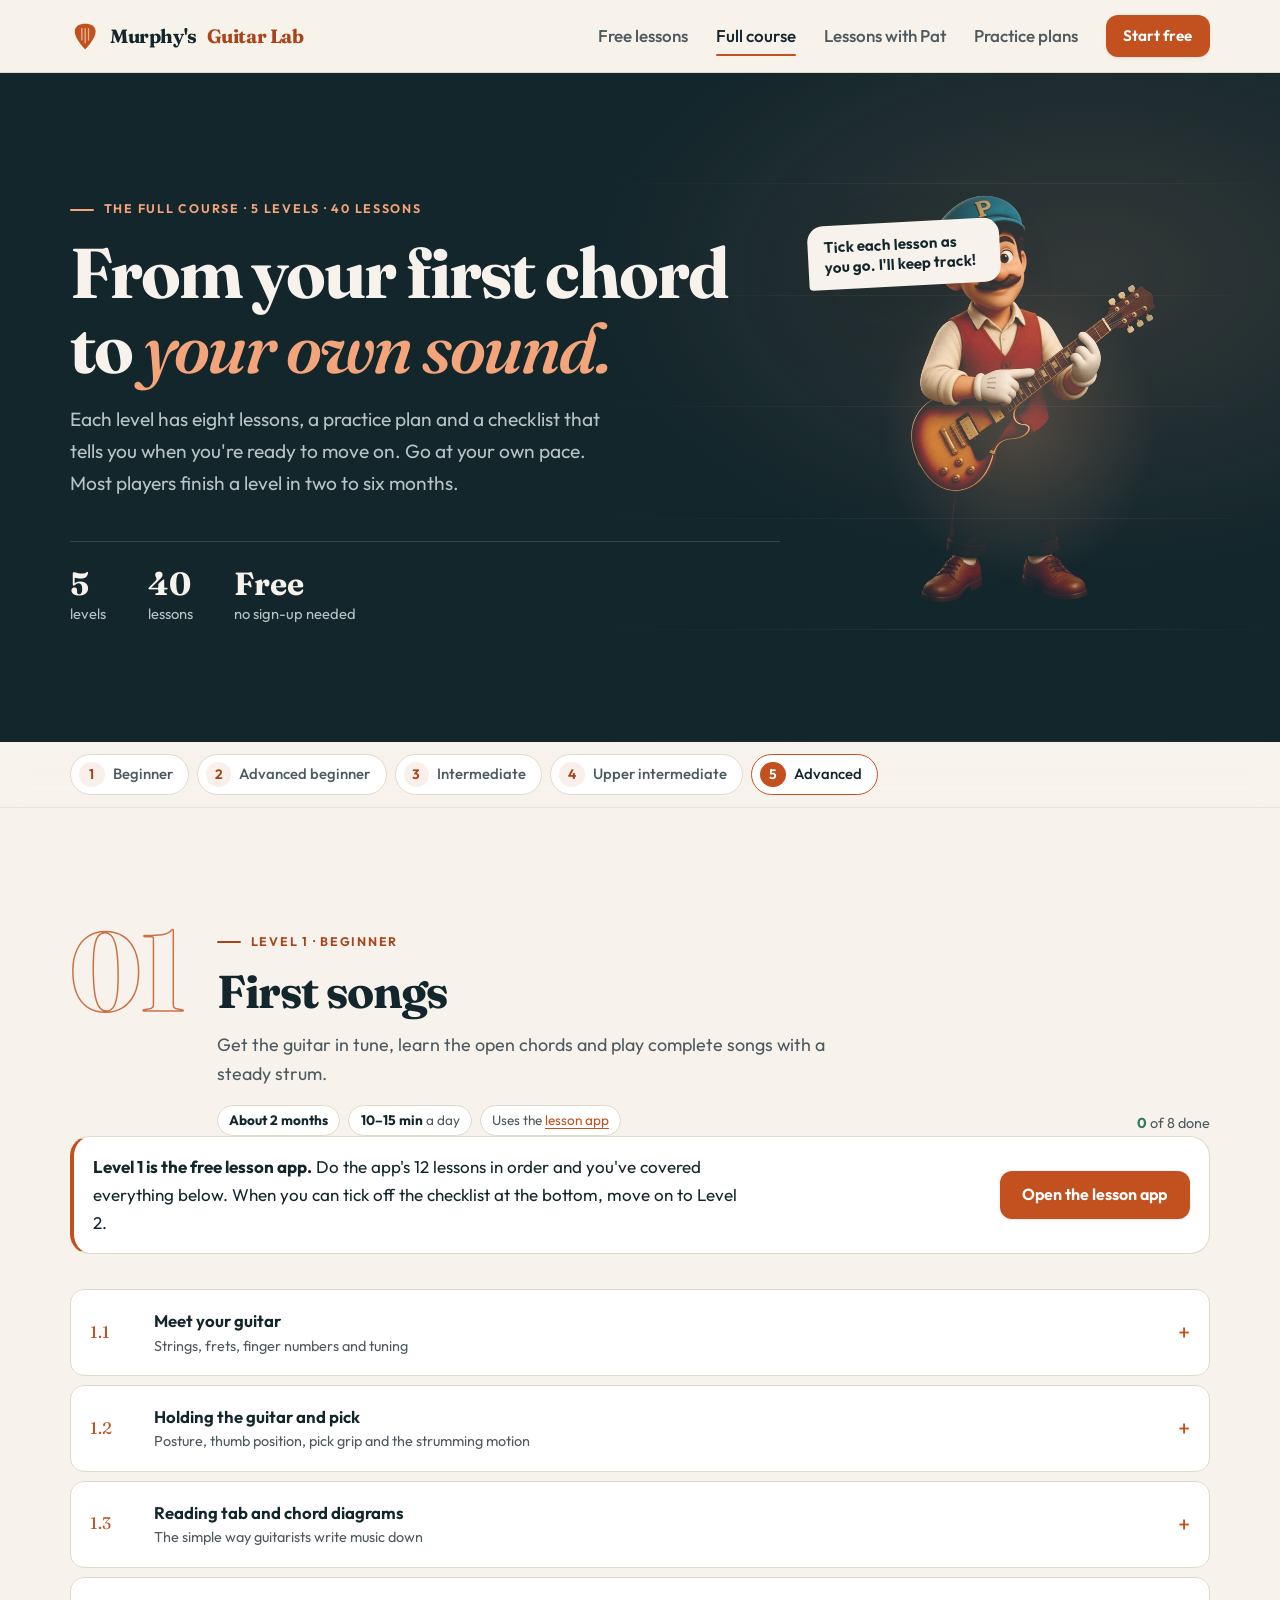
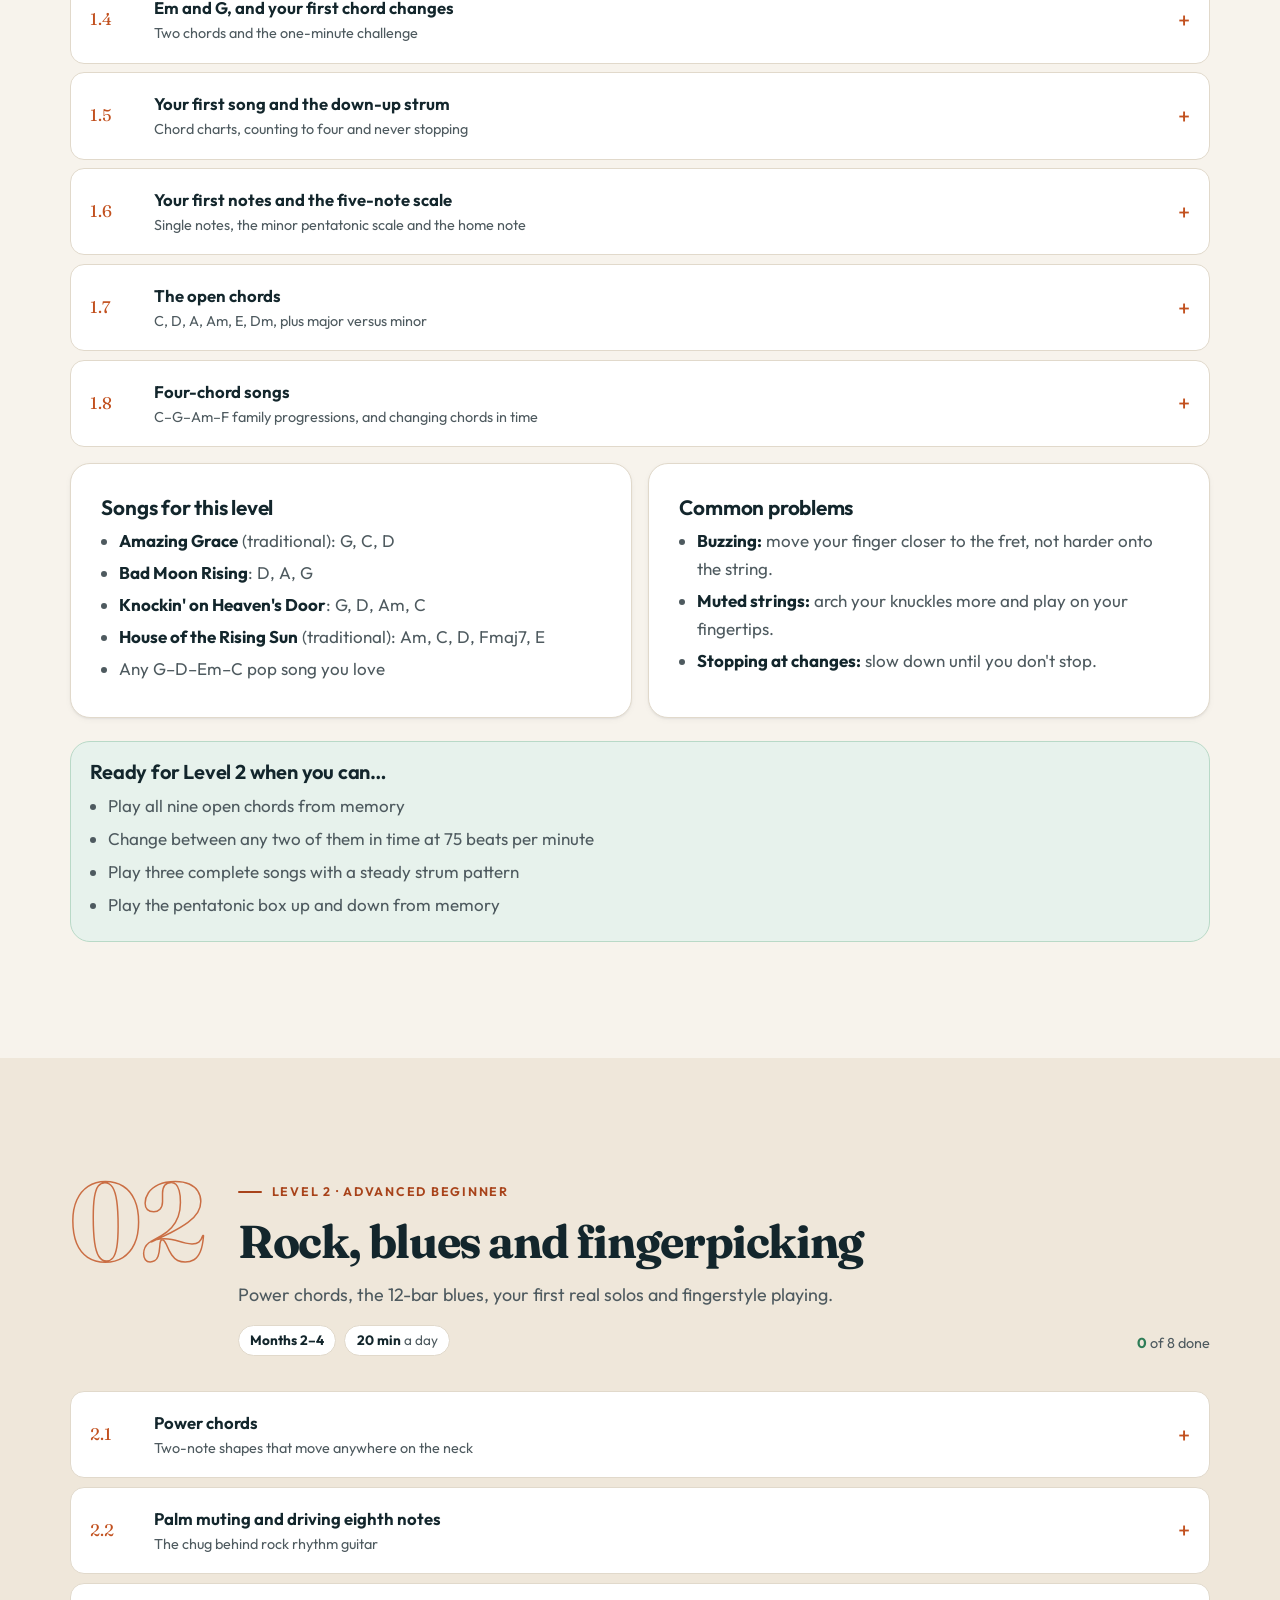
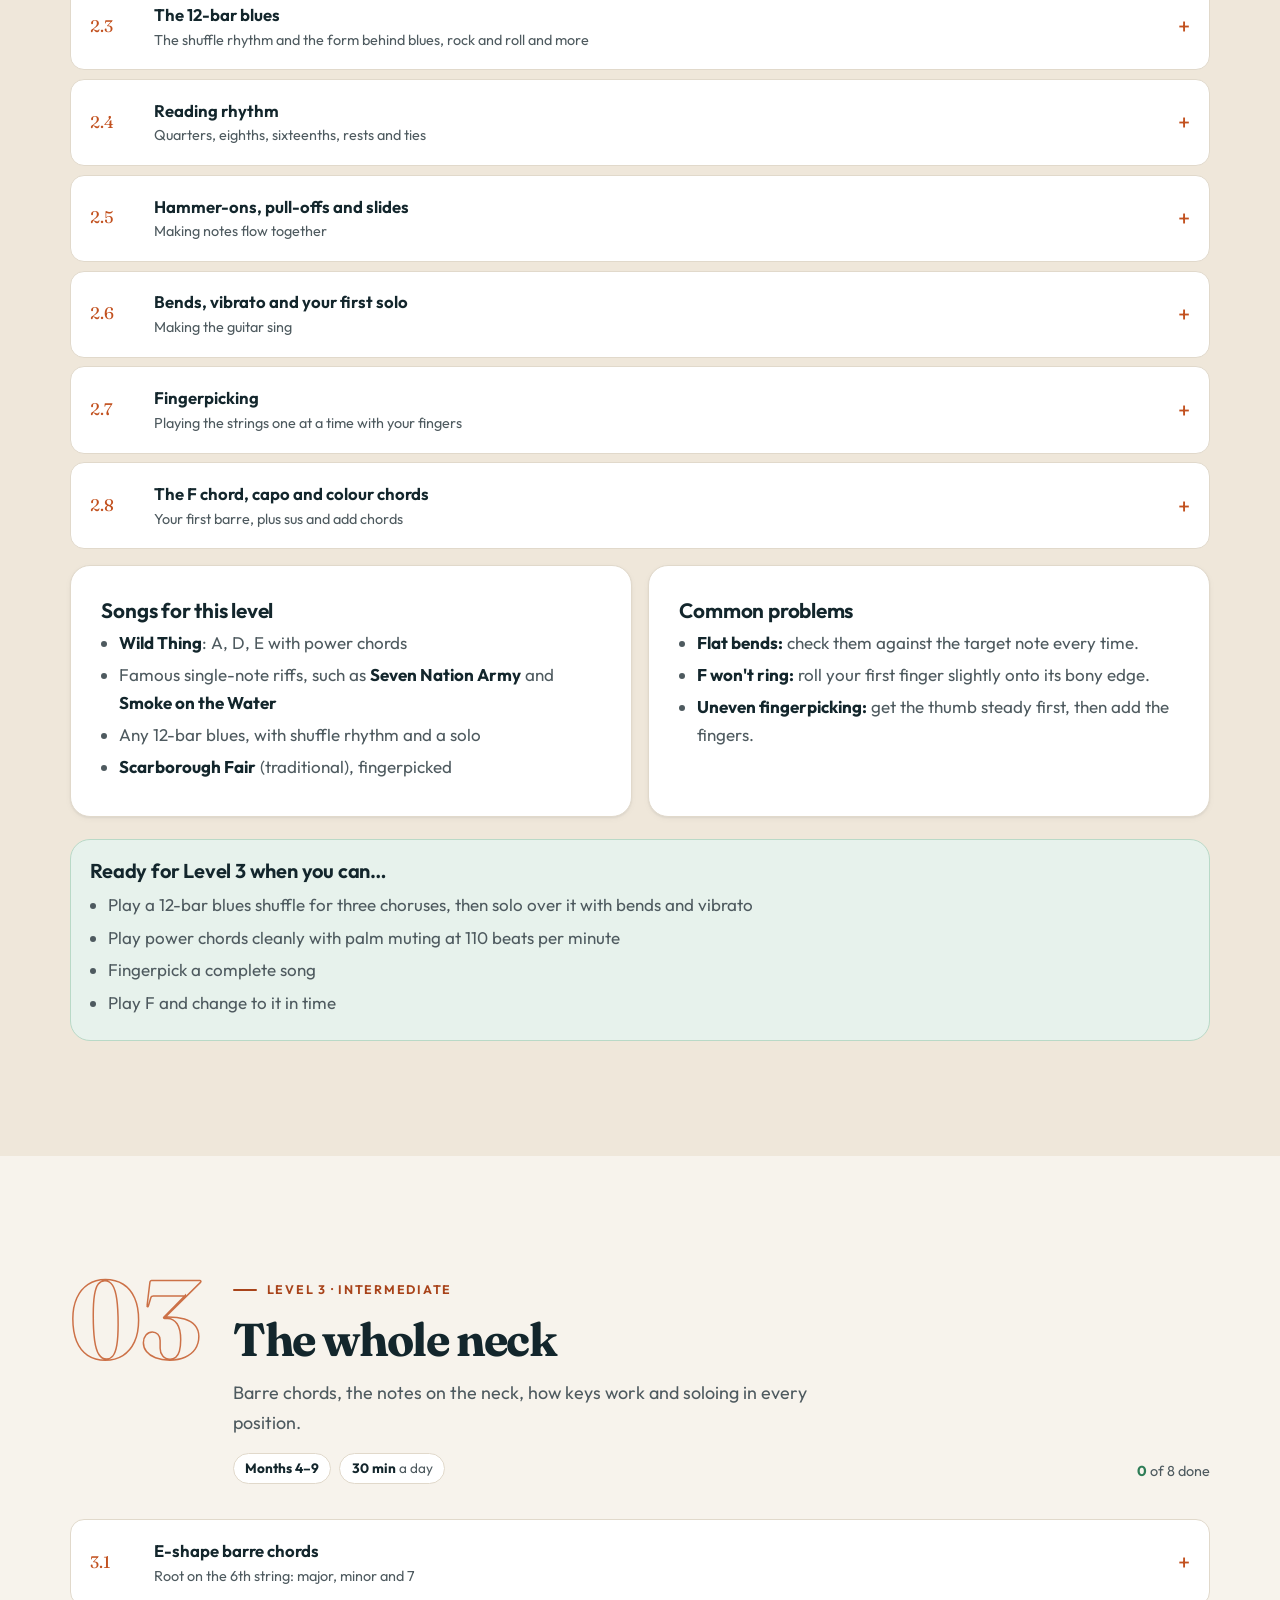
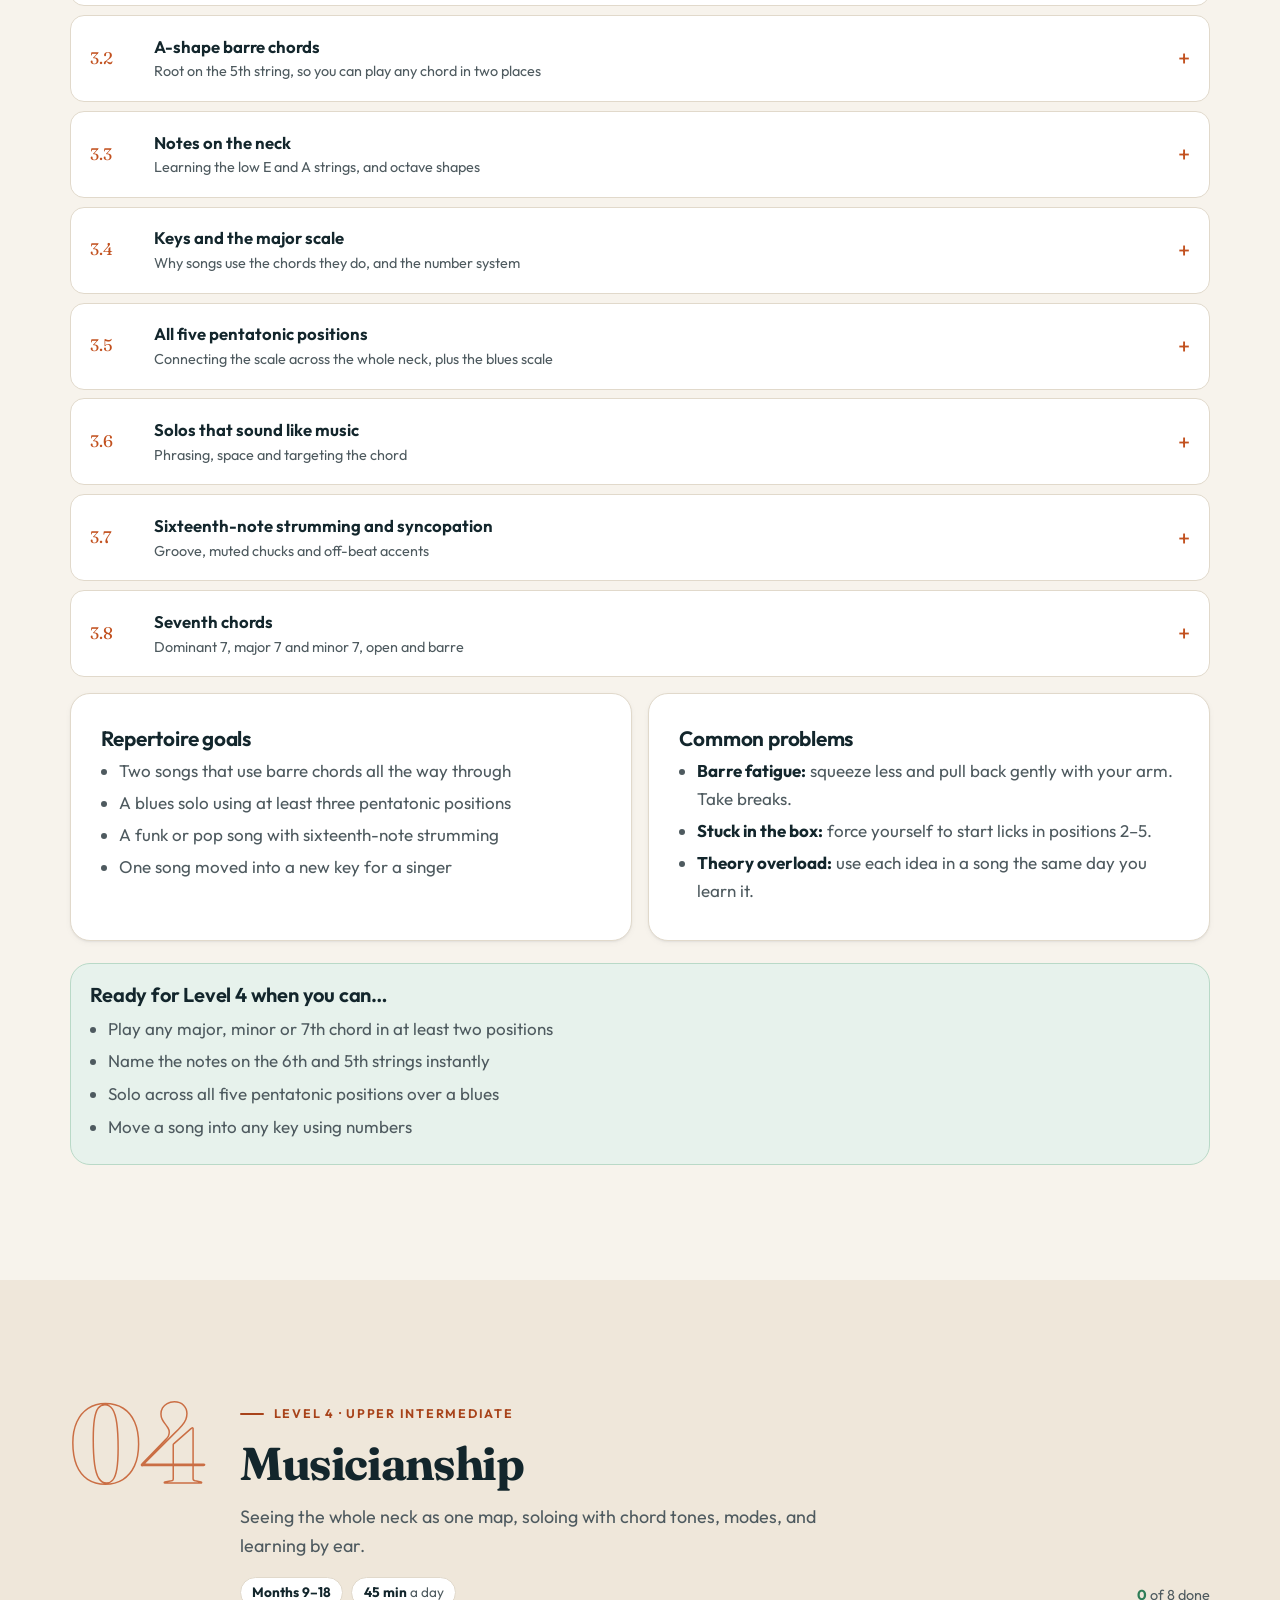
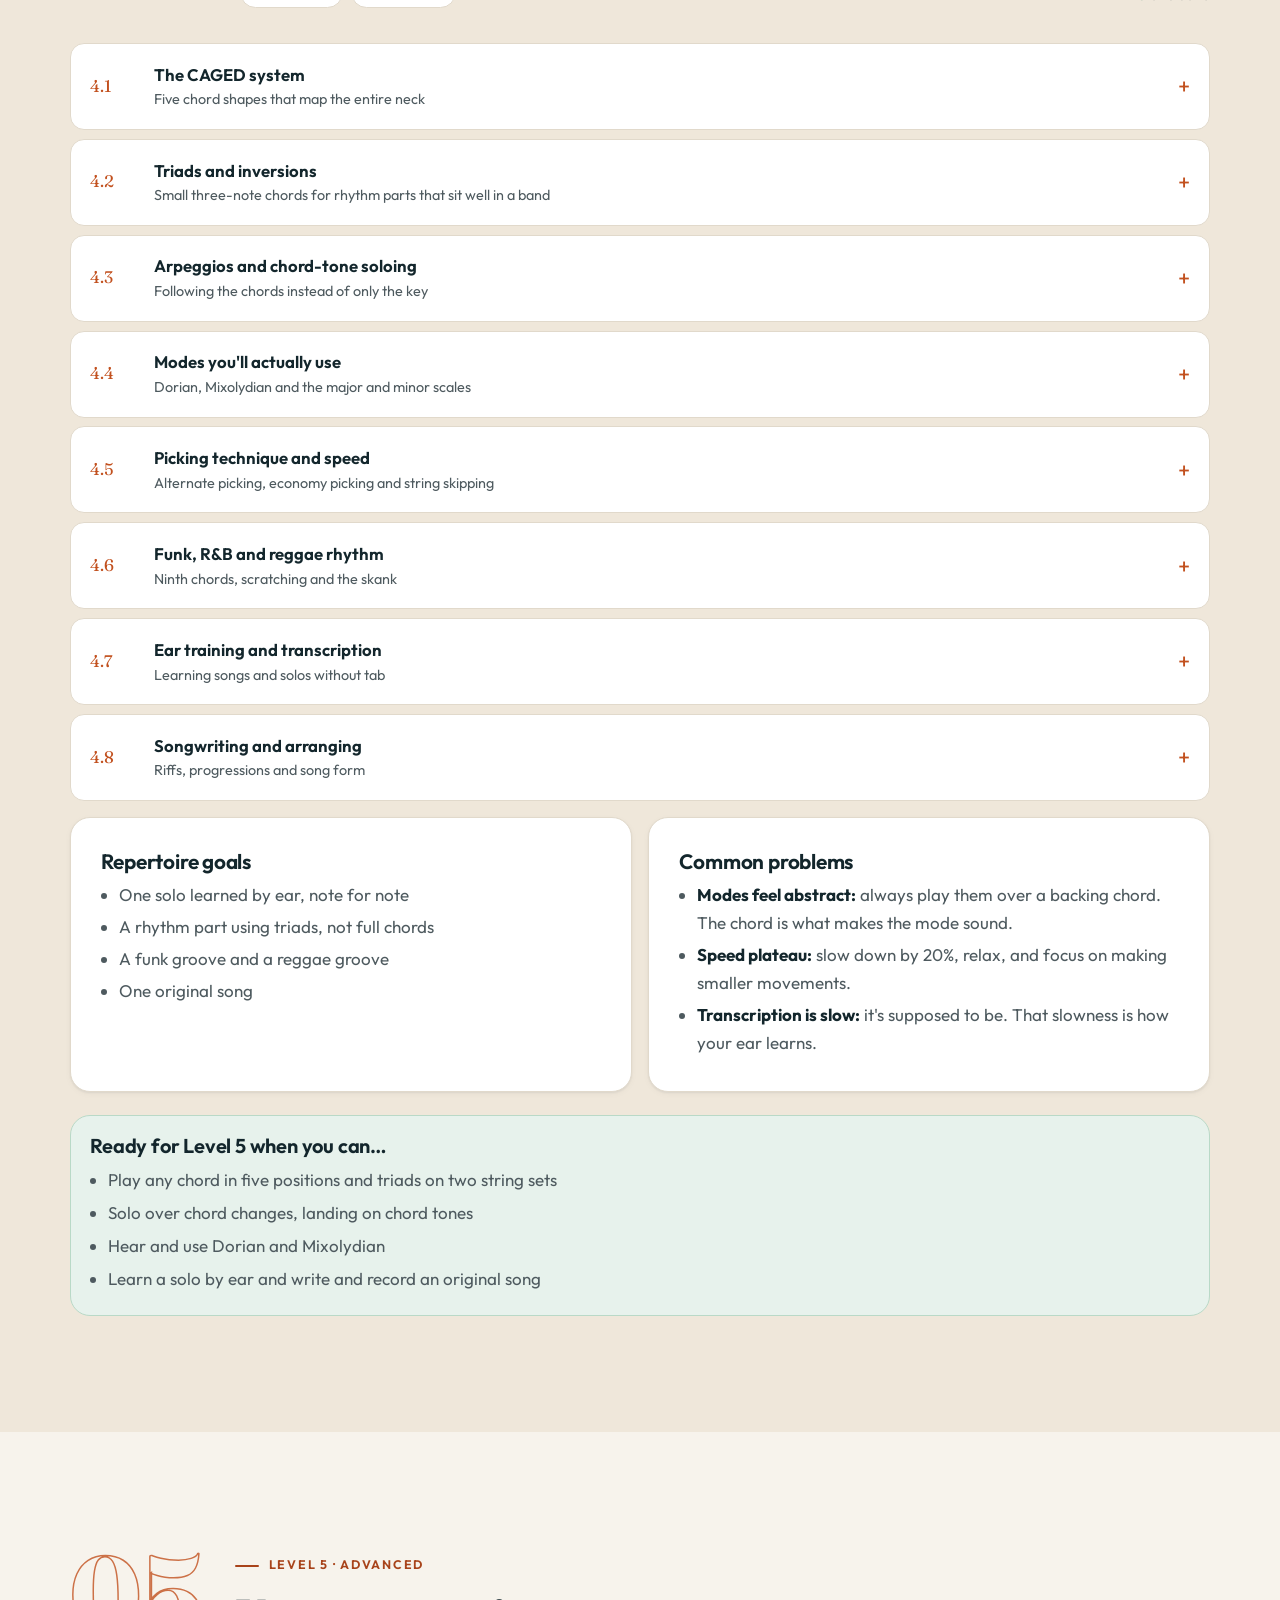
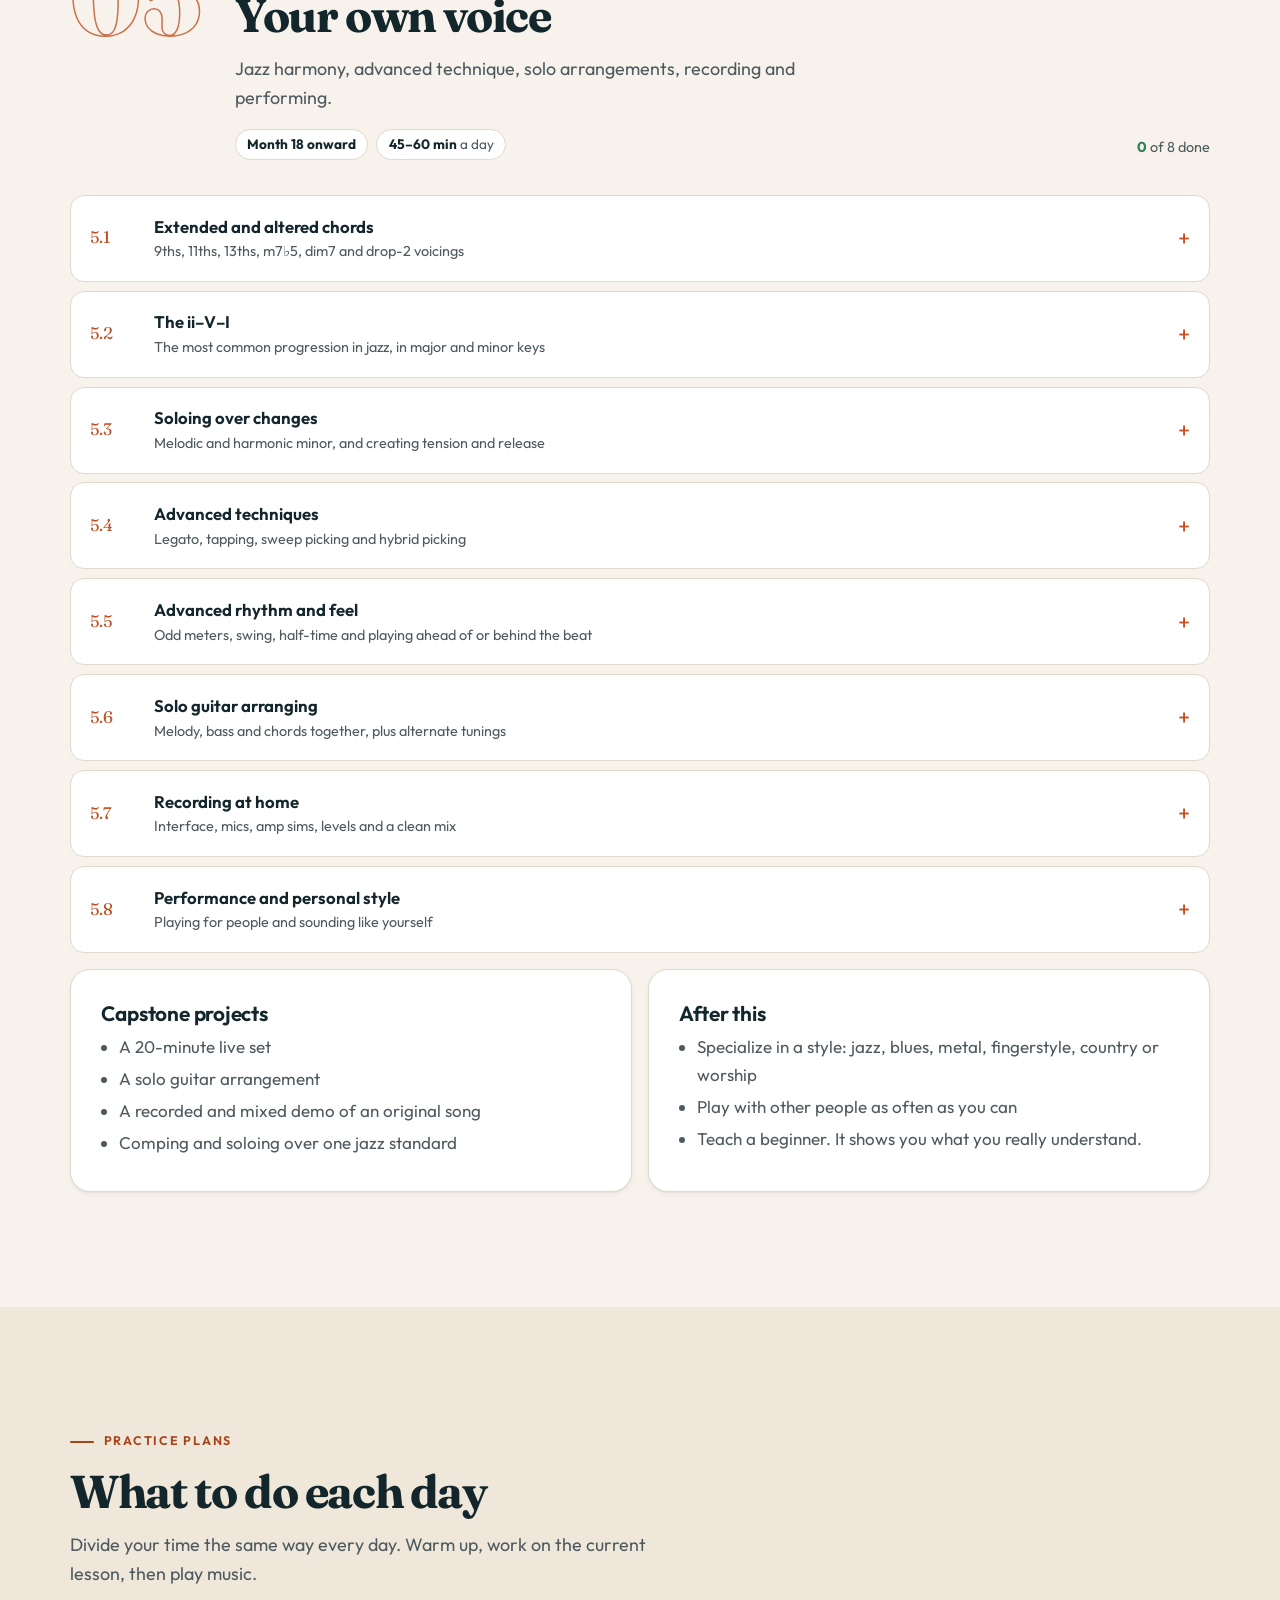
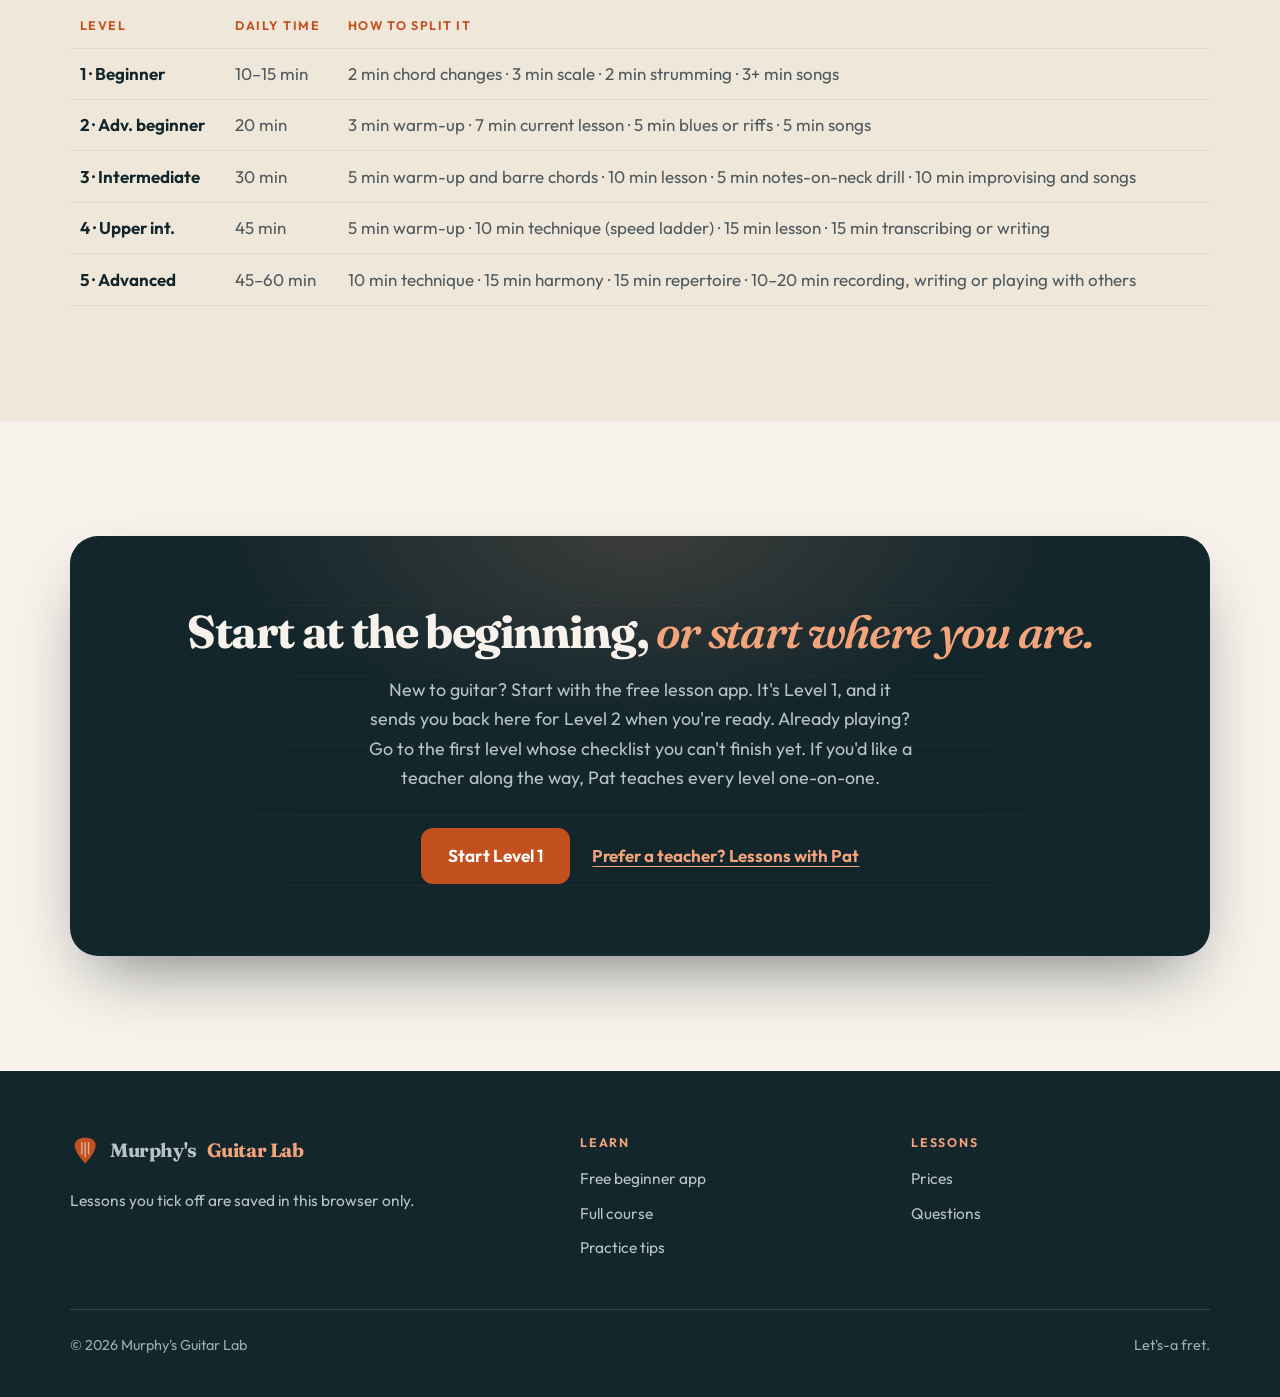
==== commit 8b3996aa: "Teach better: one clear path, warm-ups, recording, help pages - Lesson app is now clearly Level 1 of" ====
--- a/course.html
+++ b/course.html
@@ -93,6 +93,13 @@
     }
     .done-check input { width: 1.15rem; height: 1.15rem; accent-color: var(--success); }
 
+    /* "Level 1 is the app" note: makes the single path obvious. */
+    .path-note {
+      display: flex; flex-wrap: wrap; gap: .8rem 1.2rem; align-items: center; justify-content: space-between;
+      background: var(--surface); border: 1px solid var(--border); border-left: 4px solid var(--accent);
+      border-radius: var(--radius); padding: 1rem 1.2rem; margin: 0 0 1.2rem;
+    }
+    .path-note p { margin: 0; max-width: 60ch; }
     .milestone {
       margin-top: 1.4rem; background: #E7F2EC; border: 1px solid #B9D9C7;
       border-radius: var(--radius); padding: 1.1rem 1.2rem;
@@ -205,6 +212,11 @@
           <p class="progress" aria-live="polite"><strong data-count>0</strong> of 8 done</p>
         </div>
 
+        <div class="path-note">
+          <p><strong>Level 1 is the free lesson app.</strong> Do the app's 12 lessons in order and you've covered everything below. When you can tick off the checklist at the bottom, move on to Level 2.</p>
+          <a class="btn btn-primary" href="lessons.html">Open the lesson app</a>
+        </div>
+
         <div class="lessons">
           <details class="lesson" data-id="1-1">
             <summary><span class="num">1.1</span><span class="name">Meet your guitar<small>Strings, frets, finger numbers and tuning</small></span><span class="tick">✓ Done</span></summary>
@@ -219,7 +231,7 @@
               <ul><li>Tune up every day before you play. Say each string name out loud as you pluck it.</li></ul>
               <h4>You're ready when</h4>
               <ul><li>You can tune all six strings in under two minutes.</li></ul>
-              <p>In the app: <a class="app-link" href="lessons.html">Lesson 1</a></p>
+              <p>In the app: <a class="app-link" href="lessons.html#p1">Lesson 1</a></p>
               <label class="done-check"><input type="checkbox"> I can do this</label>
             </div>
           </details>
@@ -238,7 +250,7 @@
               <ul><li>One minute of slow down-strums on the open strings, keeping a relaxed wrist and an even volume.</li></ul>
               <h4>You're ready when</h4>
               <ul><li>You can strum for a minute without your shoulder tensing up or the pick slipping.</li></ul>
-              <p>In the app: <a class="app-link" href="lessons.html">Lesson 2</a></p>
+              <p>In the app: <a class="app-link" href="lessons.html#pH">Lesson 2</a></p>
               <label class="done-check"><input type="checkbox"> I can do this</label>
             </div>
           </details>
@@ -261,7 +273,7 @@
               <ul><li>Play the line above slowly, then make up your own four-note line and write it in tab.</li></ul>
               <h4>You're ready when</h4>
               <ul><li>You can play any short tab without asking which string is which.</li></ul>
-              <p>In the app: <a class="app-link" href="lessons.html">Lesson 3</a></p>
+              <p>In the app: <a class="app-link" href="lessons.html#p2">Lesson 3</a></p>
               <label class="done-check"><input type="checkbox"> I can do this</label>
             </div>
           </details>
@@ -279,7 +291,7 @@
               <ul><li>The one-minute challenge: count your clean Em → G switches in 60 seconds, write the number down and try to beat it tomorrow.</li></ul>
               <h4>You're ready when</h4>
               <ul><li>You can make 30 or more clean changes in a minute.</li></ul>
-              <p>In the app: <a class="app-link" href="lessons.html">Lessons 4–5</a></p>
+              <p>In the app: <a class="app-link" href="lessons.html#p3">Lessons 4–5</a></p>
               <label class="done-check"><input type="checkbox"> I can do this</label>
             </div>
           </details>
@@ -298,7 +310,7 @@
               <ul><li>Em and G with the app's band, four beats per chord, at slow speed and then medium.</li></ul>
               <h4>You're ready when</h4>
               <ul><li>You can play the Em–G song all the way through without stopping, even if a change is messy.</li></ul>
-              <p>In the app: <a class="app-link" href="lessons.html">Lessons 6–7</a></p>
+              <p>In the app: <a class="app-link" href="lessons.html#p5">Lessons 6–7</a></p>
               <label class="done-check"><input type="checkbox"> I can do this</label>
             </div>
           </details>
@@ -316,7 +328,7 @@
               <ul><li>Three minutes of the scale up and down with a metronome at 60, then make up short tunes over the backing track.</li></ul>
               <h4>You're ready when</h4>
               <ul><li>You can play the box up and down from memory with no wrong notes.</li></ul>
-              <p>In the app: <a class="app-link" href="lessons.html">Lessons 8–10</a></p>
+              <p>In the app: <a class="app-link" href="lessons.html#p6">Lessons 8–10</a></p>
               <label class="done-check"><input type="checkbox"> I can do this</label>
             </div>
           </details>
@@ -334,7 +346,7 @@
               <ul><li>Do the one-minute challenge with a different pair each day.</li></ul>
               <h4>You're ready when</h4>
               <ul><li>You can play all nine chords from memory, with every string ringing clearly.</li></ul>
-              <p>In the app: <a class="app-link" href="lessons.html">Lesson 11</a></p>
+              <p>In the app: <a class="app-link" href="lessons.html#p9">Lesson 11</a></p>
               <label class="done-check"><input type="checkbox"> I can do this</label>
             </div>
           </details>
@@ -352,7 +364,7 @@
               <ul><li>Two songs from the song list below, every day, from start to finish.</li></ul>
               <h4>You're ready when</h4>
               <ul><li>You can play three songs through at about 75 beats per minute without stopping.</li></ul>
-              <p>In the app: <a class="app-link" href="lessons.html">Lesson 12 and the jam room</a></p>
+              <p>In the app: <a class="app-link" href="lessons.html#p10">Lesson 12 and the jam room</a></p>
               <label class="done-check"><input type="checkbox"> I can do this</label>
             </div>
           </details>
@@ -1179,7 +1191,7 @@
       <div class="wrap">
         <div class="cta-band strings">
           <h2>Start at the beginning, <em>or start where you are.</em></h2>
-          <p>New to guitar? Level 1 runs in the free lesson app. Already playing? Go to the first level whose checklist you can't finish yet. If you'd like a teacher along the way, Pat teaches every level one-on-one.</p>
+          <p>New to guitar? Start with the free lesson app. It's Level 1, and it sends you back here for Level 2 when you're ready. Already playing? Go to the first level whose checklist you can't finish yet. If you'd like a teacher along the way, Pat teaches every level one-on-one.</p>
           <div class="hero-actions">
             <a class="btn btn-primary btn-lg" href="lessons.html">Start Level 1</a>
             <a class="text-link" href="index.html#lessons-with-pat">Prefer a teacher? Lessons with Pat</a>
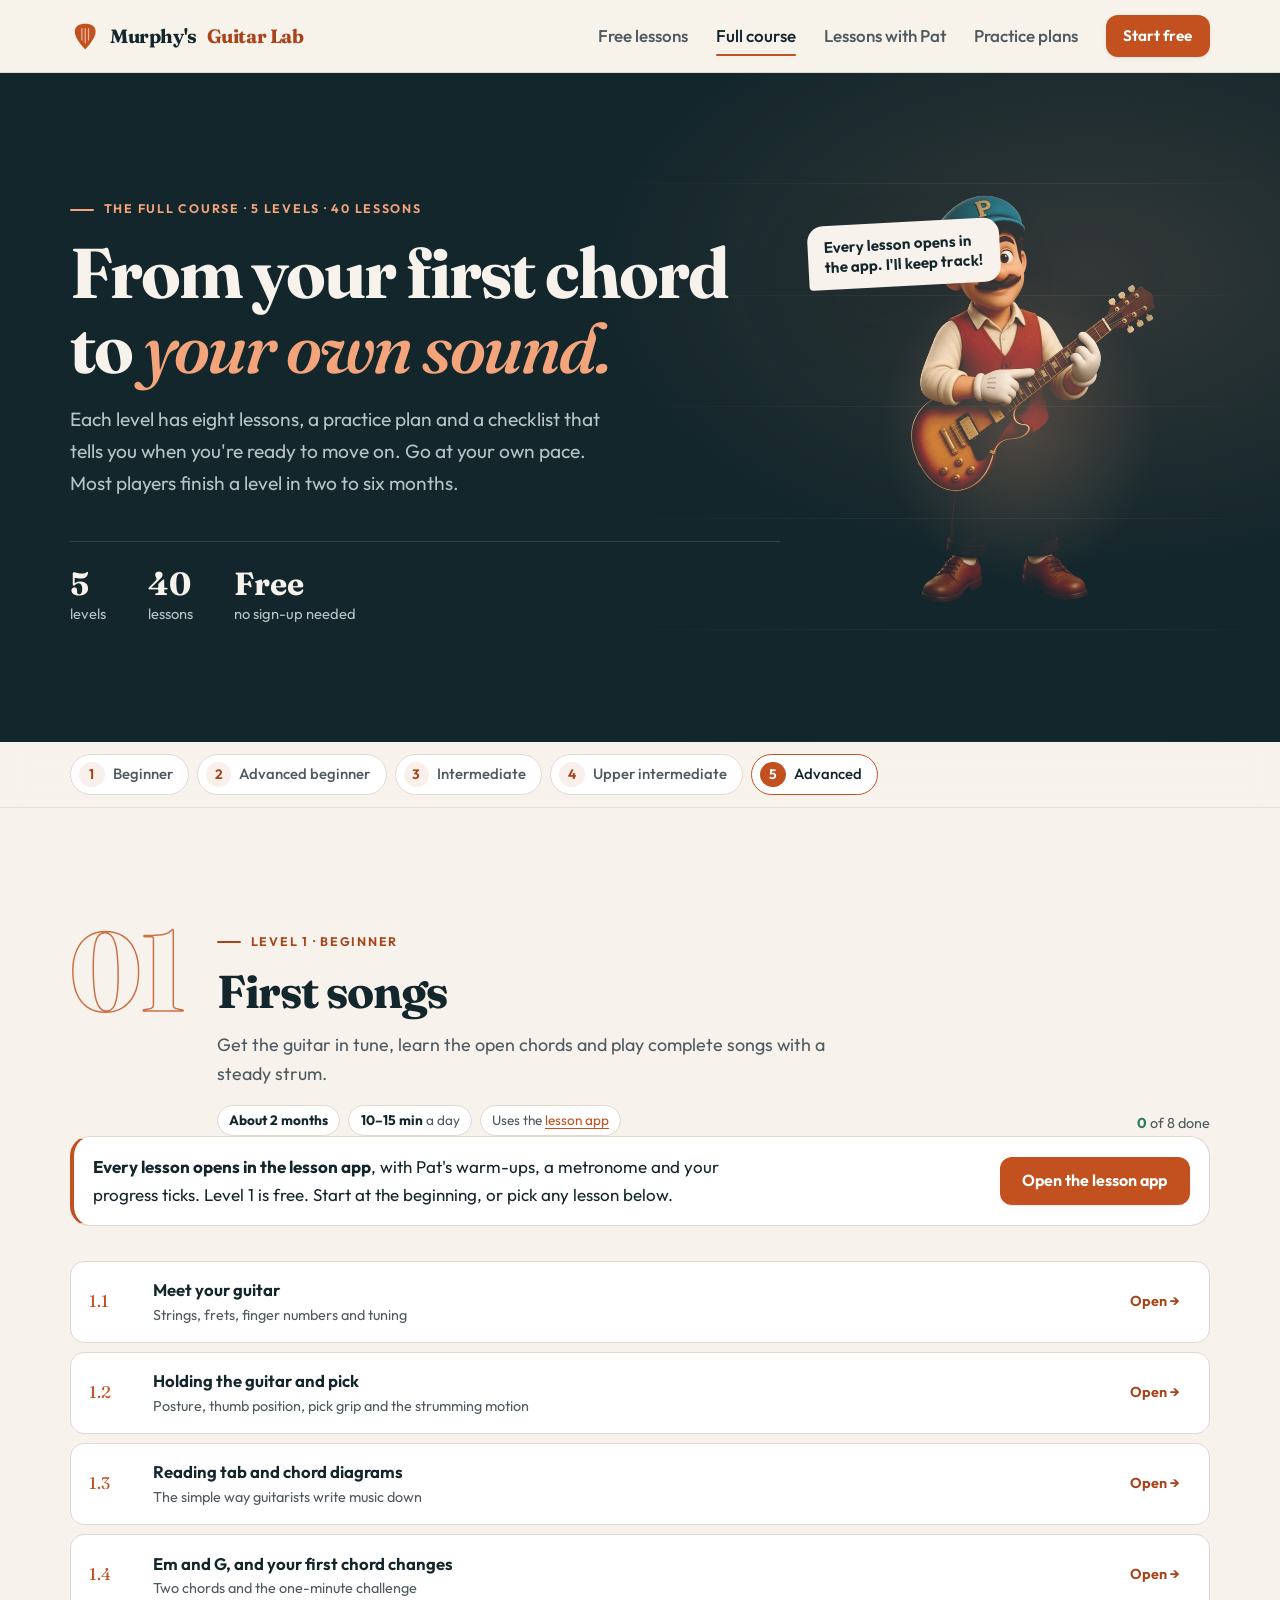
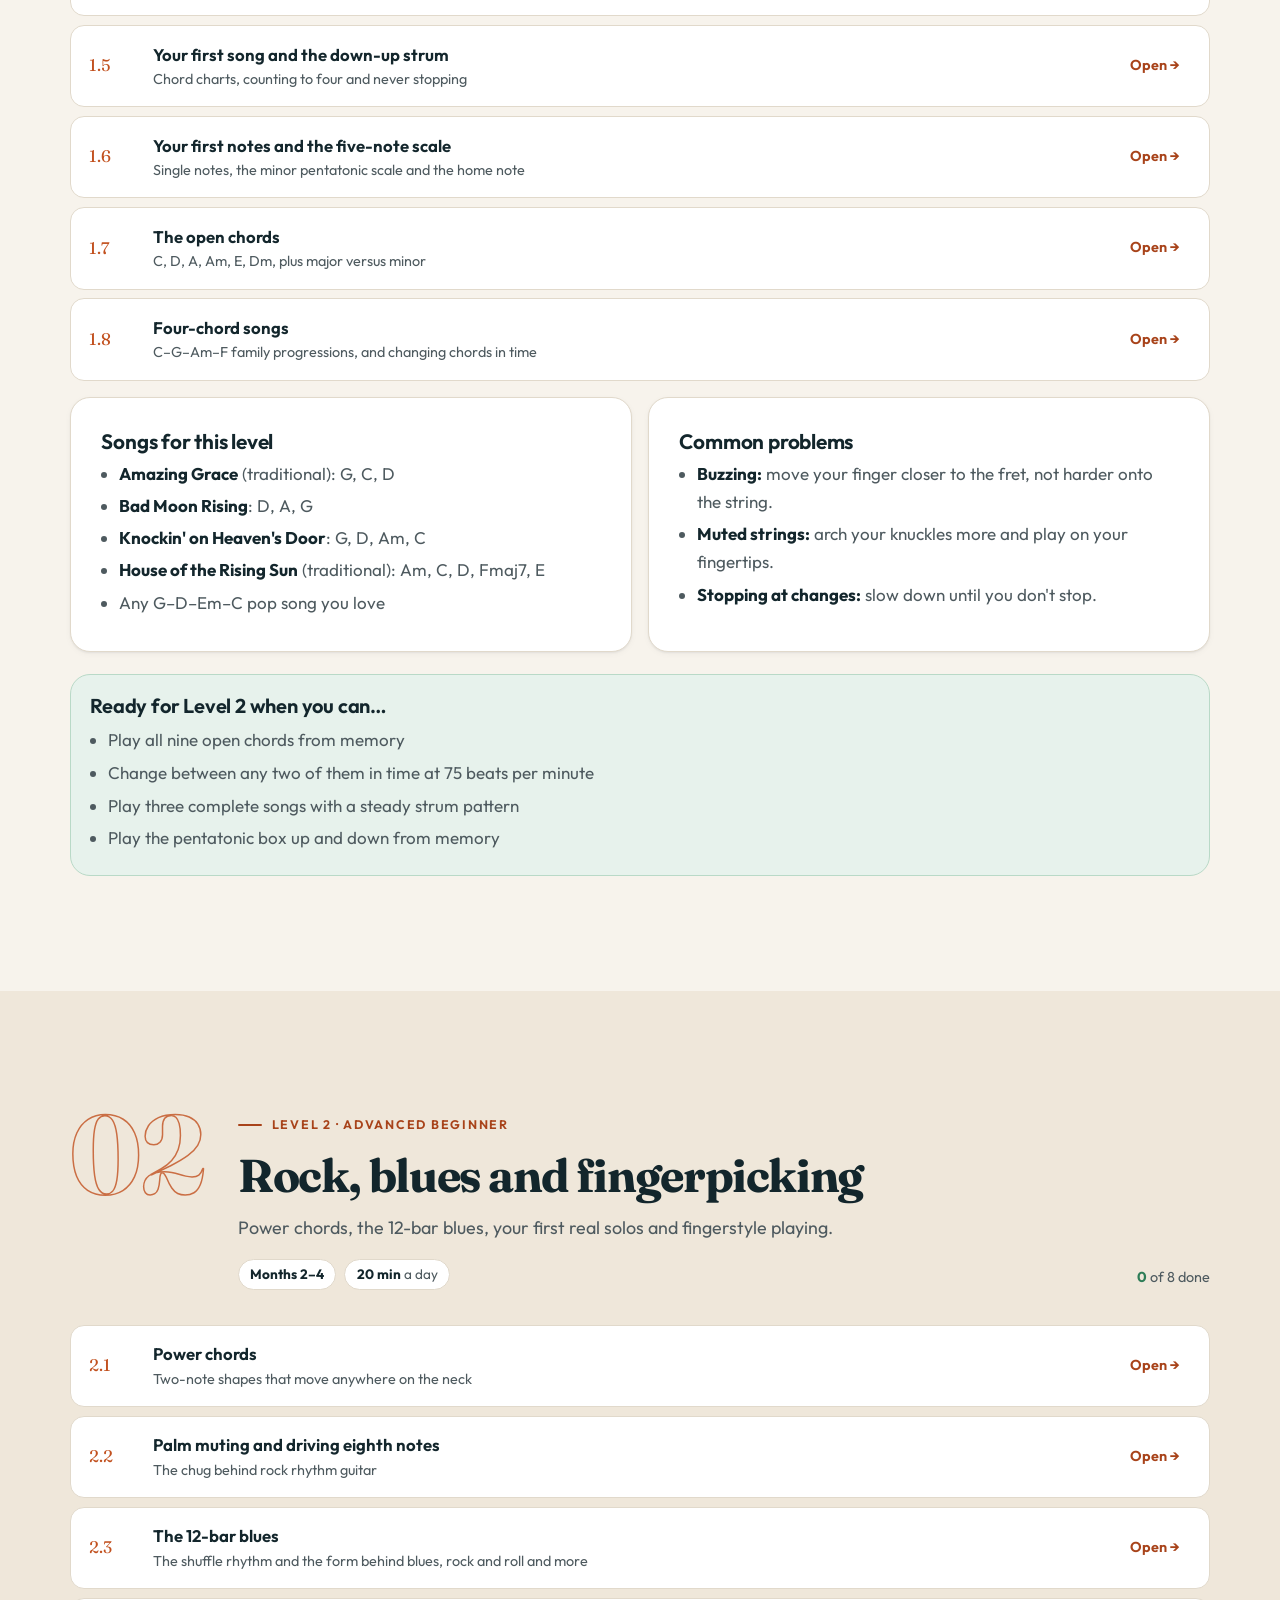
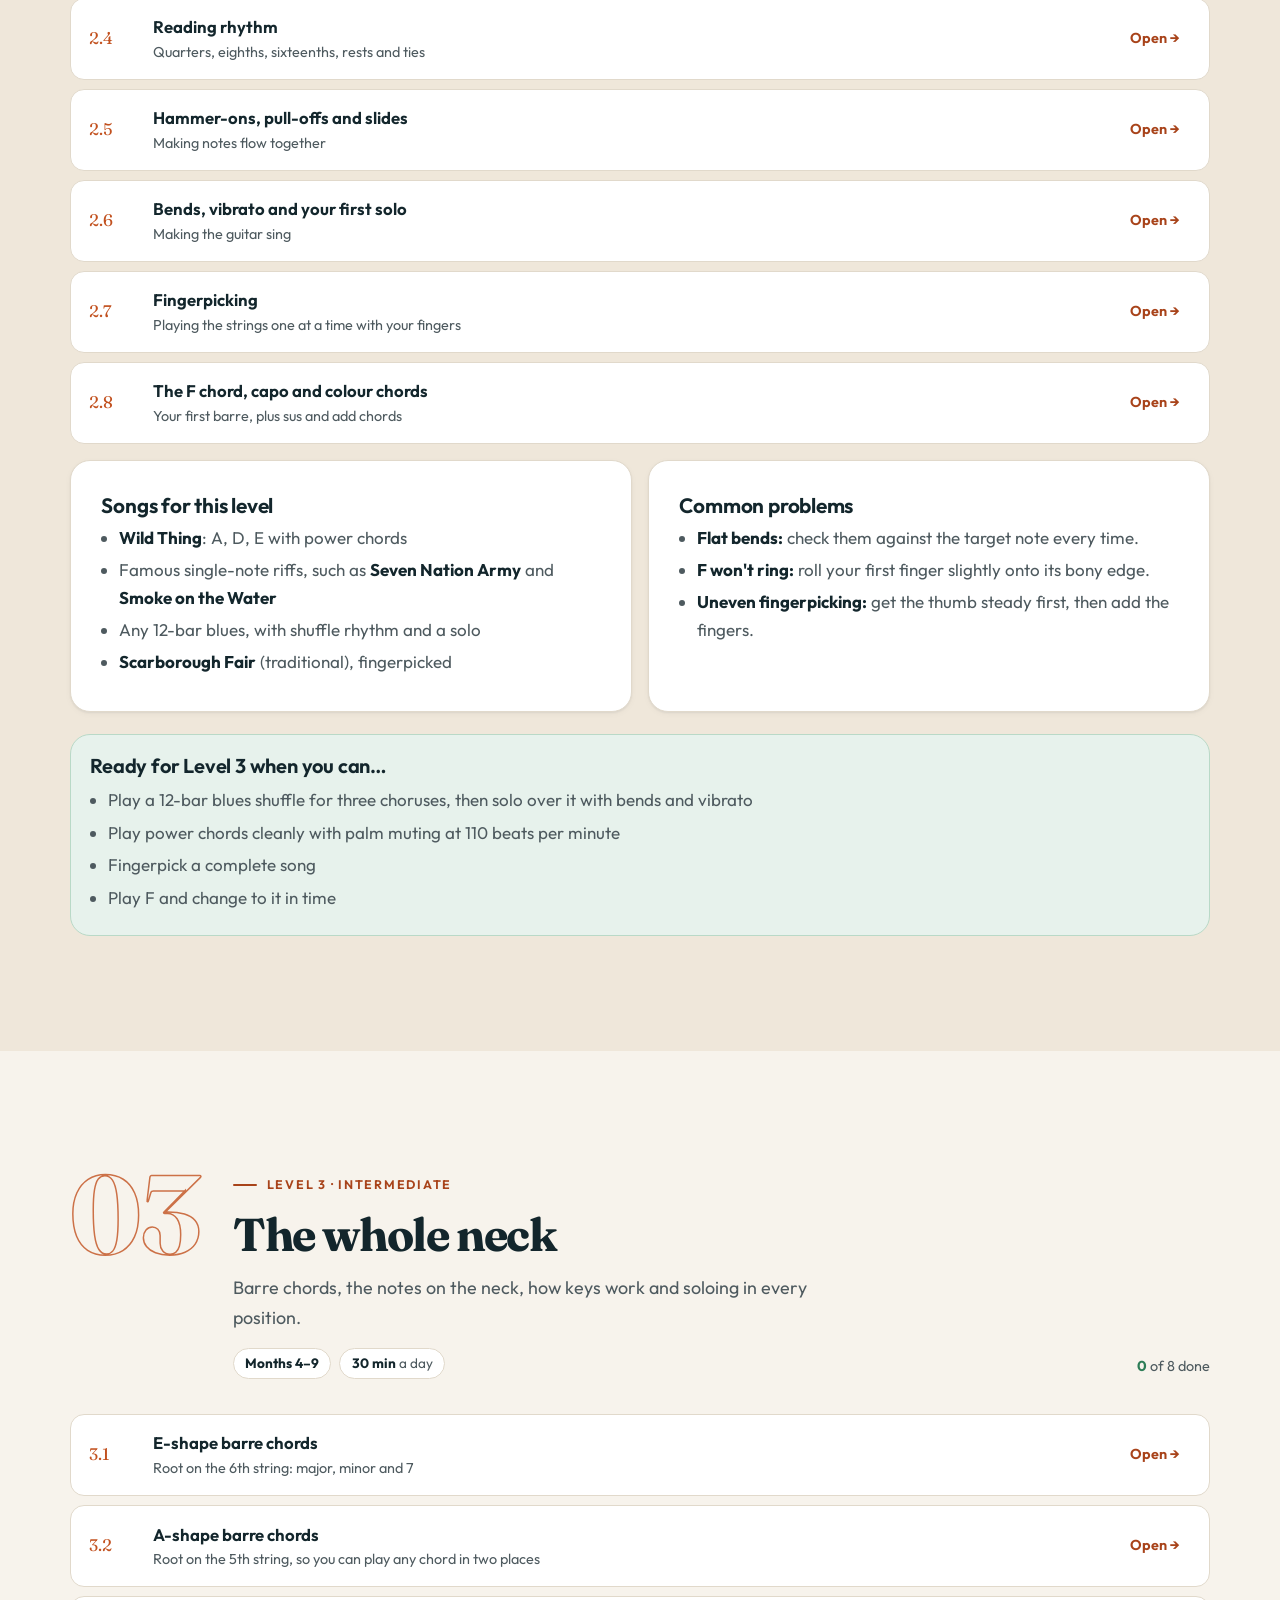
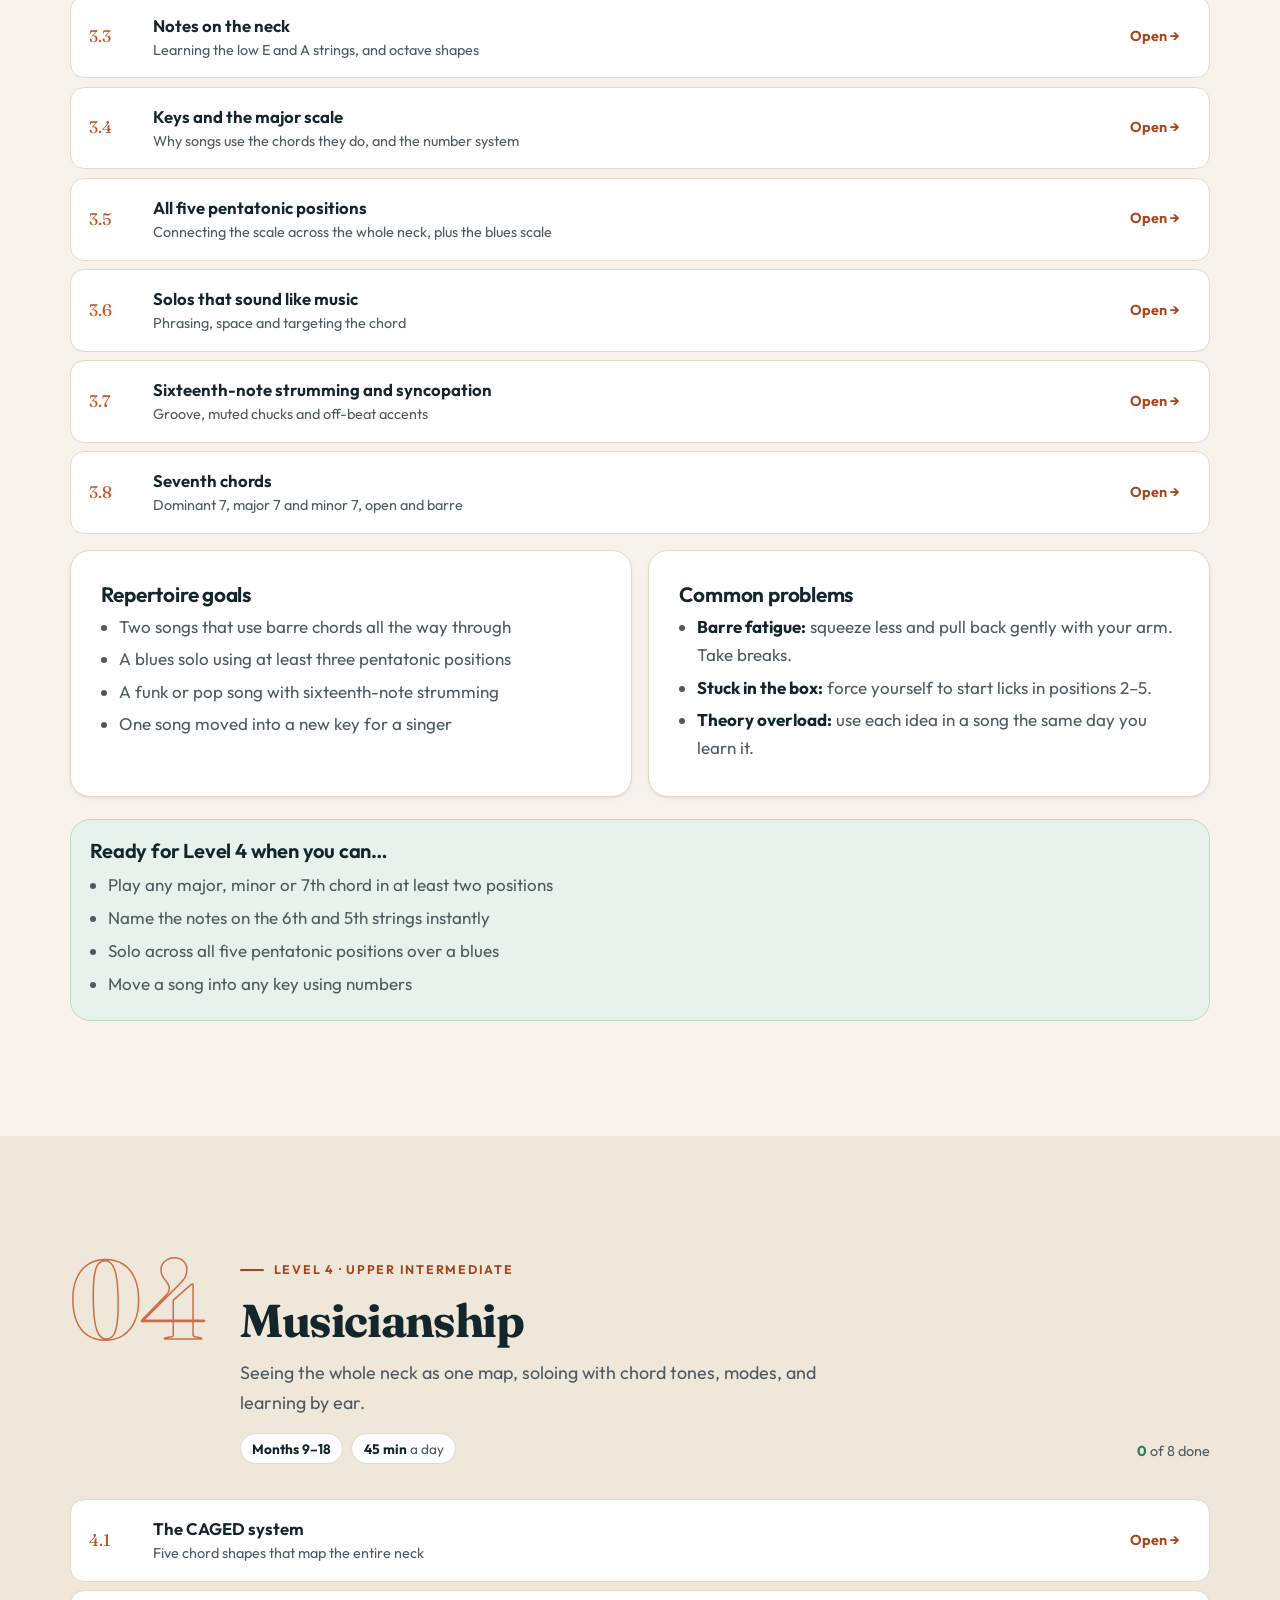
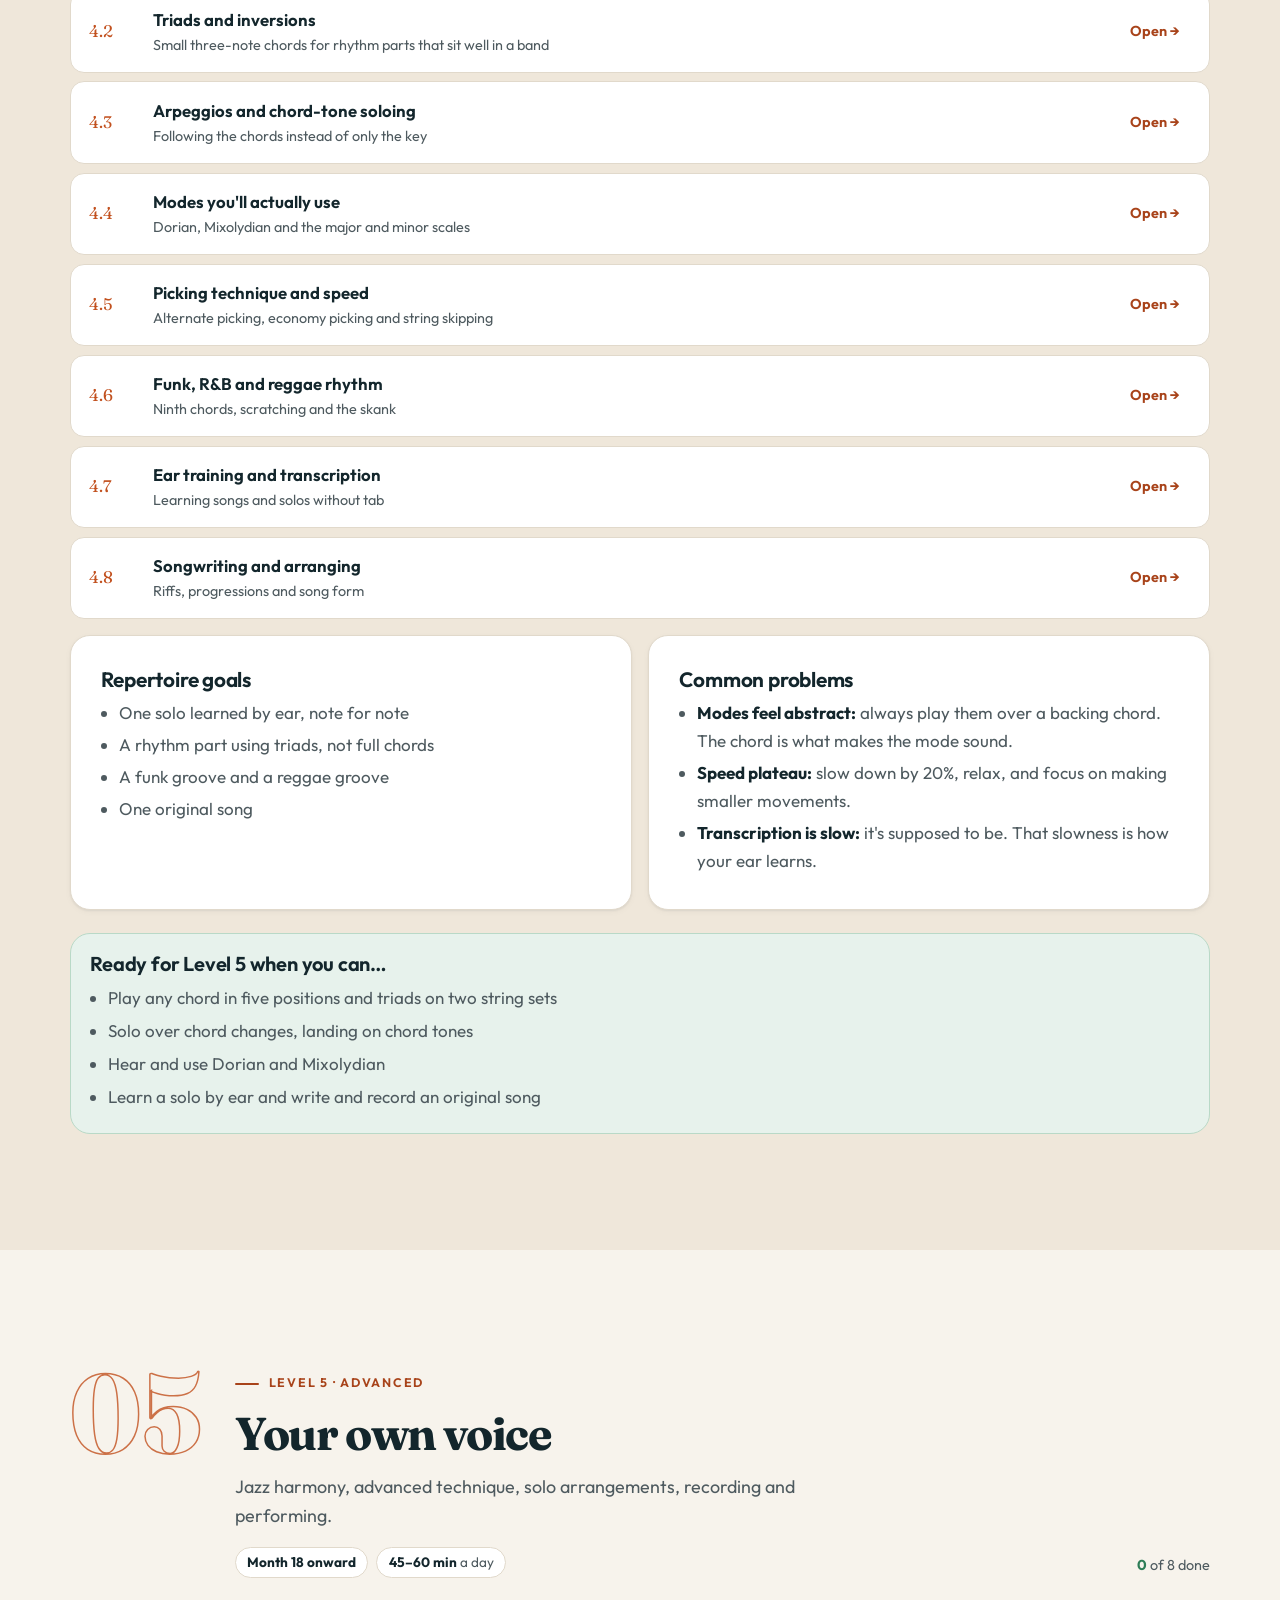
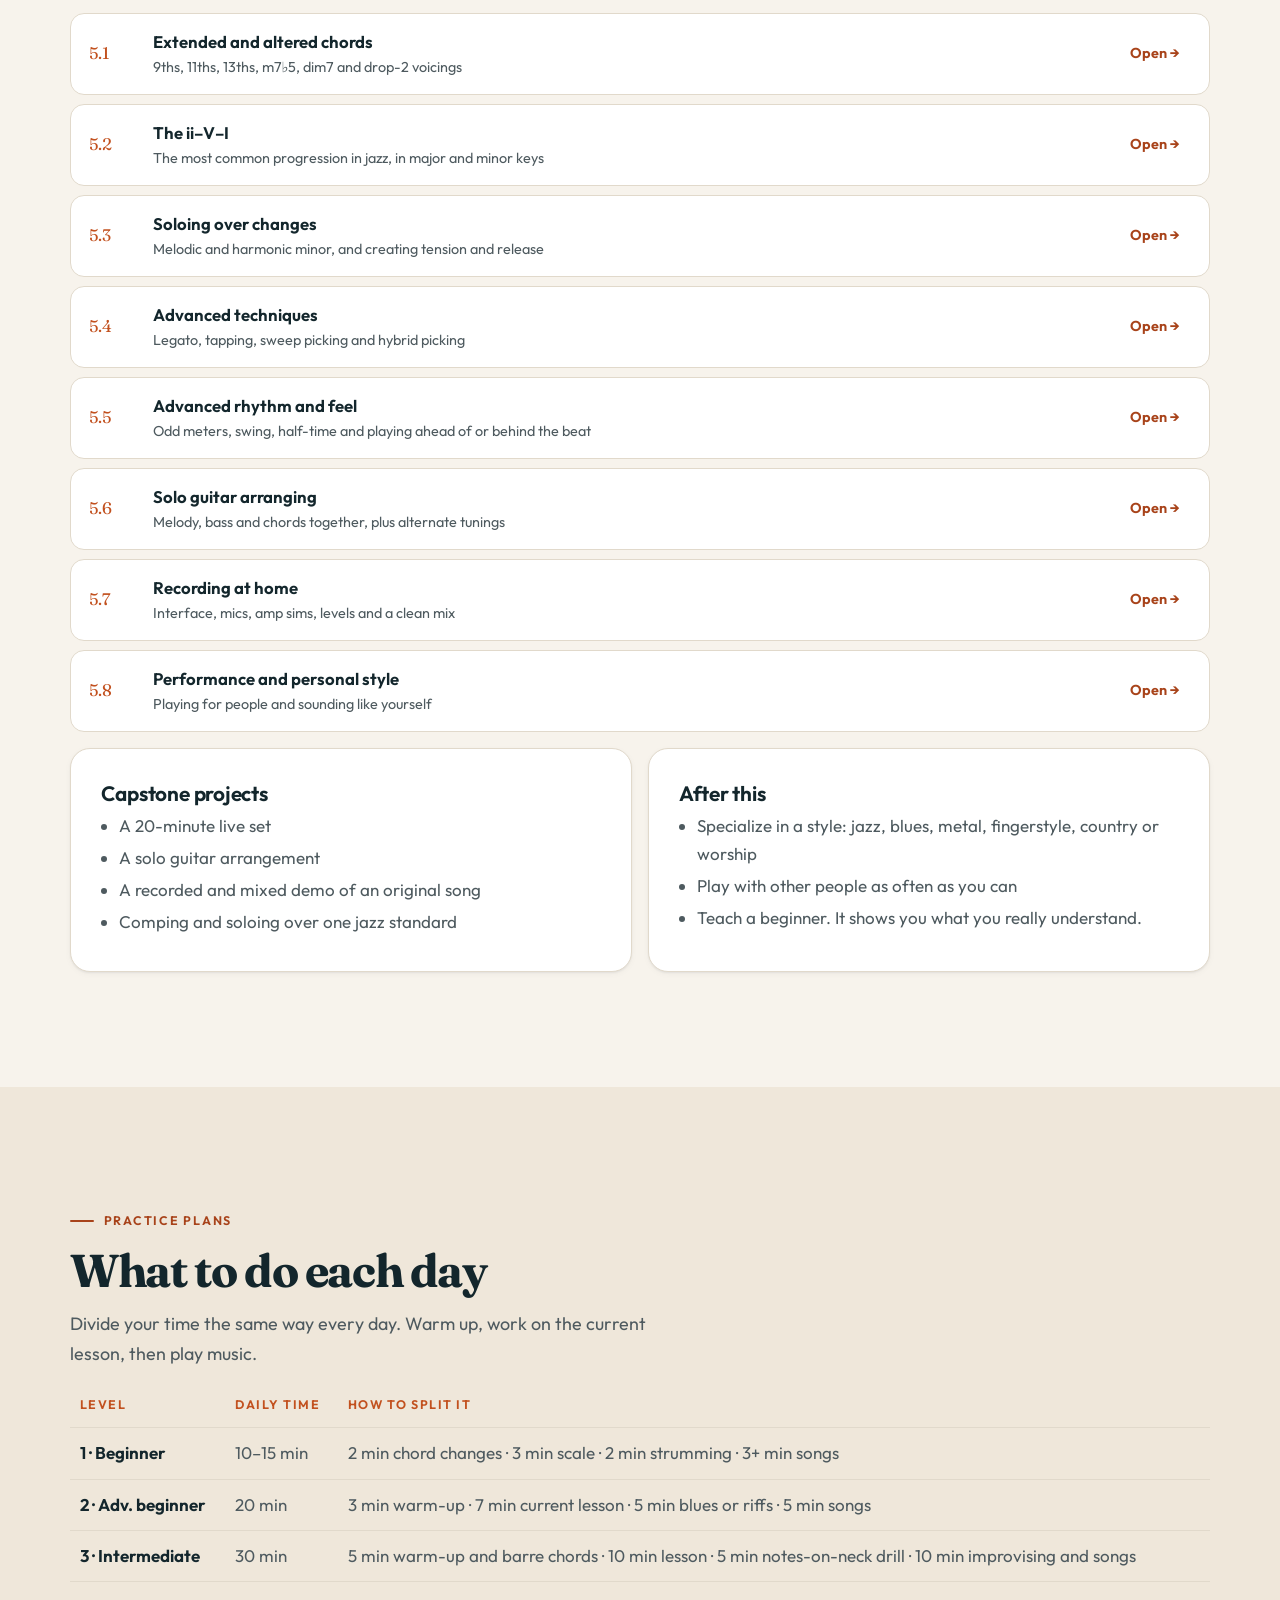
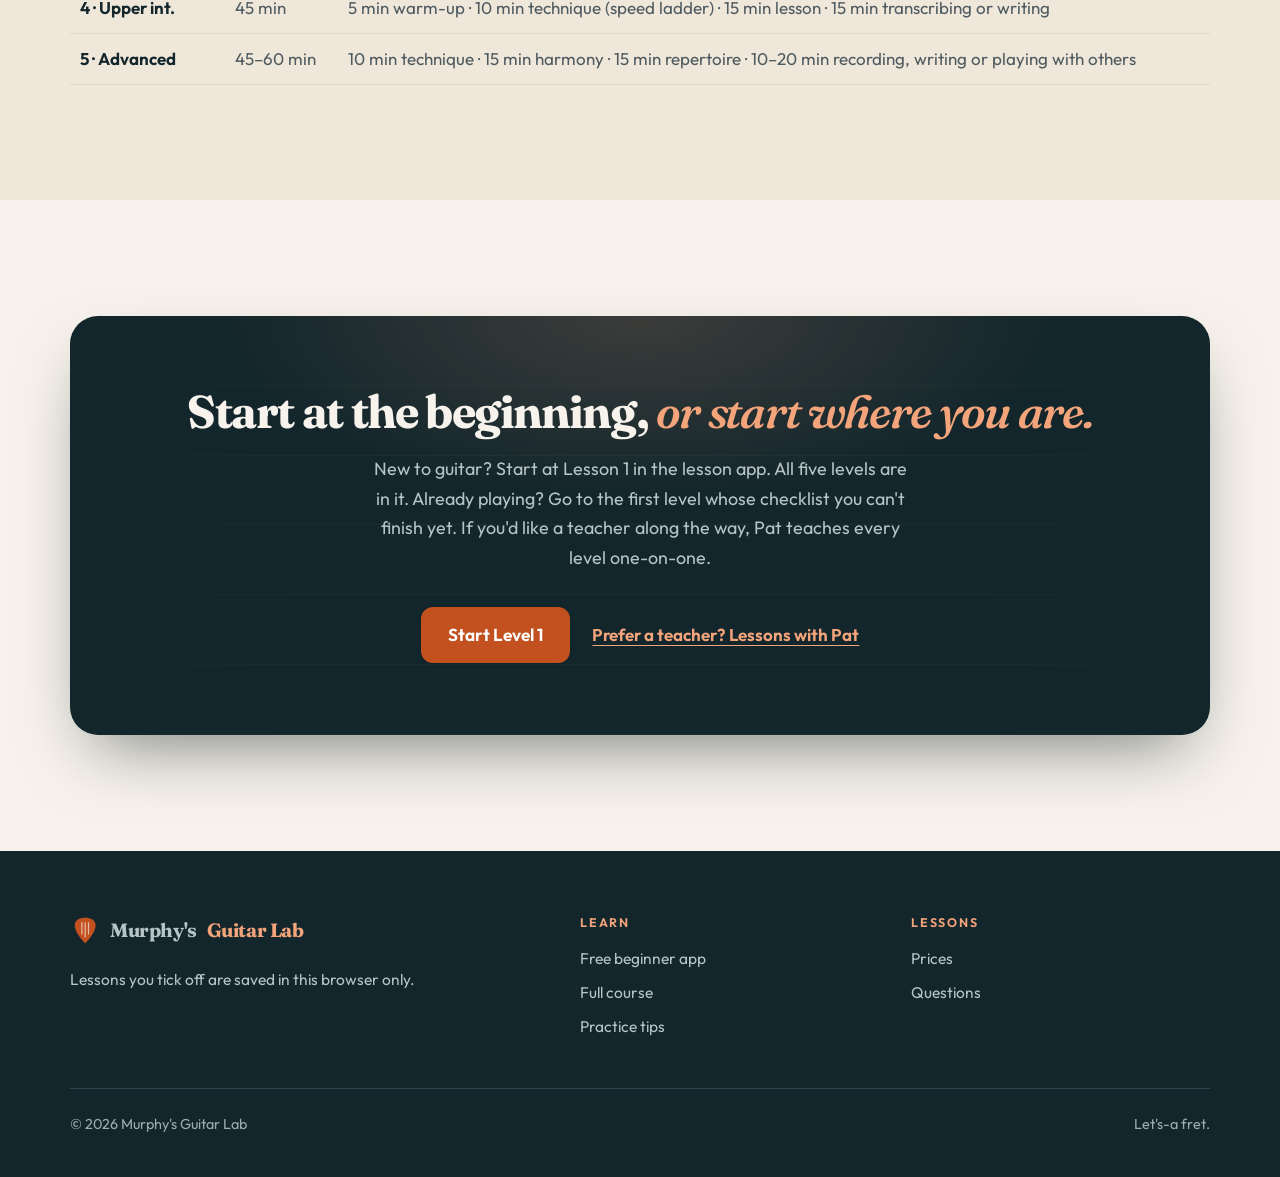
==== commit e02fede2: "Put all five levels in one lesson app, with a lock switch - Levels 2–5 (32 lessons) now live in the " ====
--- a/course.html
+++ b/course.html
@@ -67,6 +67,15 @@
       display: grid; grid-template-columns: 3.2rem 1fr auto; gap: .8rem; align-items: center;
     }
     .lesson summary::-webkit-details-marker { display: none; }
+    /* Each lesson opens in the lesson app. */
+    .lesson-link {
+      display: grid; grid-template-columns: 3.2rem 1fr auto auto; gap: .8rem; align-items: center;
+      padding: .9rem 1.1rem; color: var(--text); text-decoration: none;
+      transition: border-color .15s, transform .15s;
+    }
+    .lesson-link:hover { border-color: var(--accent); transform: translateY(-1px); }
+    .lesson-link .go { color: var(--rust-text, var(--accent)); font-weight: 650; font-size: .9rem; white-space: nowrap; }
+    @media (prefers-reduced-motion: reduce) { .lesson-link:hover { transform: none; } }
     .lesson .num { font-family: var(--font-display); color: var(--accent); font-size: 1.05rem; }
     .lesson .name { font-weight: 650; }
     .lesson .name small { display: block; font-weight: 400; color: var(--muted); font-size: .9rem; }
@@ -179,7 +188,7 @@
           </ul>
         </div>
         <div class="pat-stage">
-          <p class="bubble">Tick each lesson as you go. I'll keep track!</p>
+          <p class="bubble">Every lesson opens in the app. I'll keep track!</p>
           <img src="assets/img/pat-teach.jpg" width="604" height="900" alt="Pat, a cartoon guitarist in a teal cap, pointing at the neck of his guitar">
         </div>
       </div>
@@ -213,161 +222,26 @@
         </div>
 
         <div class="path-note">
-          <p><strong>Level 1 is the free lesson app.</strong> Do the app's 12 lessons in order and you've covered everything below. When you can tick off the checklist at the bottom, move on to Level 2.</p>
+          <p><strong>Every lesson opens in the lesson app</strong>, with Pat's warm-ups, a metronome and your progress ticks. Level 1 is free. Start at the beginning, or pick any lesson below.</p>
           <a class="btn btn-primary" href="lessons.html">Open the lesson app</a>
         </div>
 
         <div class="lessons">
-          <details class="lesson" data-id="1-1">
-            <summary><span class="num">1.1</span><span class="name">Meet your guitar<small>Strings, frets, finger numbers and tuning</small></span><span class="tick">✓ Done</span></summary>
-            <div class="lesson-body">
-              <h4>You'll learn</h4>
-              <ul>
-                <li>The string names, low to high: <strong>E A D G B E</strong></li>
-                <li>How frets are numbered, and which finger is 1, 2, 3 and 4</li>
-                <li>How to tune with a tuner, and to check by ear with the 5th-fret method</li>
-              </ul>
-              <h4>Practice</h4>
-              <ul><li>Tune up every day before you play. Say each string name out loud as you pluck it.</li></ul>
-              <h4>You're ready when</h4>
-              <ul><li>You can tune all six strings in under two minutes.</li></ul>
-              <p>In the app: <a class="app-link" href="lessons.html#p1">Lesson 1</a></p>
-              <label class="done-check"><input type="checkbox"> I can do this</label>
-            </div>
-          </details>
-
-          <details class="lesson" data-id="1-2">
-            <summary><span class="num">1.2</span><span class="name">Holding the guitar and pick<small>Posture, thumb position, pick grip and the strumming motion</small></span><span class="tick">✓ Done</span></summary>
-            <div class="lesson-body">
-              <h4>You'll learn</h4>
-              <ul>
-                <li>Sitting position, with the guitar body resting on your leg and the neck tilted up a little</li>
-                <li>Thumb behind the neck, fingertips arched so they don't touch other strings</li>
-                <li>Holding the pick between the thumb and the side of your index finger, with just the tip showing</li>
-                <li>Strumming from the wrist rather than the elbow</li>
-              </ul>
-              <h4>Practice</h4>
-              <ul><li>One minute of slow down-strums on the open strings, keeping a relaxed wrist and an even volume.</li></ul>
-              <h4>You're ready when</h4>
-              <ul><li>You can strum for a minute without your shoulder tensing up or the pick slipping.</li></ul>
-              <p>In the app: <a class="app-link" href="lessons.html#pH">Lesson 2</a></p>
-              <label class="done-check"><input type="checkbox"> I can do this</label>
-            </div>
-          </details>
-
-          <details class="lesson" data-id="1-3">
-            <summary><span class="num">1.3</span><span class="name">Reading tab and chord diagrams<small>The simple way guitarists write music down</small></span><span class="tick">✓ Done</span></summary>
-            <div class="lesson-body">
-              <h4>You'll learn</h4>
-              <ul>
-                <li>Tab: six lines are the strings, numbers are frets, and you read left to right</li>
-                <li>Chord diagrams: dots are fingers, <strong>O</strong> means play the string open, <strong>X</strong> means don't play it</li>
-              </ul>
-<pre class="tab">e|-----------0-----|
-B|---------0---1---|
-G|-------0-------2-|
-D|-----2-----------|
-A|---2-------------|
-E|-0---------------|</pre>
-              <h4>Practice</h4>
-              <ul><li>Play the line above slowly, then make up your own four-note line and write it in tab.</li></ul>
-              <h4>You're ready when</h4>
-              <ul><li>You can play any short tab without asking which string is which.</li></ul>
-              <p>In the app: <a class="app-link" href="lessons.html#p2">Lesson 3</a></p>
-              <label class="done-check"><input type="checkbox"> I can do this</label>
-            </div>
-          </details>
-
-          <details class="lesson" data-id="1-4">
-            <summary><span class="num">1.4</span><span class="name">Em and G, and your first chord changes<small>Two chords and the one-minute challenge</small></span><span class="tick">✓ Done</span></summary>
-            <div class="lesson-body">
-              <h4>You'll learn</h4>
-              <ul>
-                <li><strong>Em</strong> (two fingers) and <strong>G</strong></li>
-                <li>Moving all your fingers to the next chord at once, rather than one at a time</li>
-                <li>Keeping a finger in place when two chords share it</li>
-              </ul>
-              <h4>Practice</h4>
-              <ul><li>The one-minute challenge: count your clean Em → G switches in 60 seconds, write the number down and try to beat it tomorrow.</li></ul>
-              <h4>You're ready when</h4>
-              <ul><li>You can make 30 or more clean changes in a minute.</li></ul>
-              <p>In the app: <a class="app-link" href="lessons.html#p3">Lessons 4–5</a></p>
-              <label class="done-check"><input type="checkbox"> I can do this</label>
-            </div>
-          </details>
-
-          <details class="lesson" data-id="1-5">
-            <summary><span class="num">1.5</span><span class="name">Your first song and the down-up strum<small>Chord charts, counting to four and never stopping</small></span><span class="tick">✓ Done</span></summary>
-            <div class="lesson-body">
-              <h4>You'll learn</h4>
-              <ul>
-                <li>Reading a chord chart, where each slash is one beat</li>
-                <li>Counting "1 &amp; 2 &amp; 3 &amp; 4 &amp;": down on the numbers, up on the "&amp;"</li>
-                <li>Keeping your hand swinging even when you don't hit the strings</li>
-                <li>The pattern behind countless songs: <strong>D · D U · U D U</strong></li>
-              </ul>
-              <h4>Practice</h4>
-              <ul><li>Em and G with the app's band, four beats per chord, at slow speed and then medium.</li></ul>
-              <h4>You're ready when</h4>
-              <ul><li>You can play the Em–G song all the way through without stopping, even if a change is messy.</li></ul>
-              <p>In the app: <a class="app-link" href="lessons.html#p5">Lessons 6–7</a></p>
-              <label class="done-check"><input type="checkbox"> I can do this</label>
-            </div>
-          </details>
-
-          <details class="lesson" data-id="1-6">
-            <summary><span class="num">1.6</span><span class="name">Your first notes and the five-note scale<small>Single notes, the minor pentatonic scale and the home note</small></span><span class="tick">✓ Done</span></summary>
-            <div class="lesson-body">
-              <h4>You'll learn</h4>
-              <ul>
-                <li>Playing single notes cleanly, one finger per fret</li>
-                <li>The A minor pentatonic "box" at the 5th fret, the shape behind most rock and blues solos</li>
-                <li>Ending phrases on the home note (A) so they sound finished</li>
-              </ul>
-              <h4>Practice</h4>
-              <ul><li>Three minutes of the scale up and down with a metronome at 60, then make up short tunes over the backing track.</li></ul>
-              <h4>You're ready when</h4>
-              <ul><li>You can play the box up and down from memory with no wrong notes.</li></ul>
-              <p>In the app: <a class="app-link" href="lessons.html#p6">Lessons 8–10</a></p>
-              <label class="done-check"><input type="checkbox"> I can do this</label>
-            </div>
-          </details>
-
-          <details class="lesson" data-id="1-7">
-            <summary><span class="num">1.7</span><span class="name">The open chords<small>C, D, A, Am, E, Dm, plus major versus minor</small></span><span class="tick">✓ Done</span></summary>
-            <div class="lesson-body">
-              <h4>You'll learn</h4>
-              <ul>
-                <li>Six new chords. Together with Em and G, these are the nine open chords most songs use.</li>
-                <li>The difference by ear: major chords sound bright, minor chords sound darker</li>
-                <li>Easy pairs first: Am ↔ C, E ↔ Am, D ↔ G, A ↔ D</li>
-              </ul>
-              <h4>Practice</h4>
-              <ul><li>Do the one-minute challenge with a different pair each day.</li></ul>
-              <h4>You're ready when</h4>
-              <ul><li>You can play all nine chords from memory, with every string ringing clearly.</li></ul>
-              <p>In the app: <a class="app-link" href="lessons.html#p9">Lesson 11</a></p>
-              <label class="done-check"><input type="checkbox"> I can do this</label>
-            </div>
-          </details>
-
-          <details class="lesson" data-id="1-8">
-            <summary><span class="num">1.8</span><span class="name">Four-chord songs<small>C–G–Am–F family progressions, and changing chords in time</small></span><span class="tick">✓ Done</span></summary>
-            <div class="lesson-body">
-              <h4>You'll learn</h4>
-              <ul>
-                <li>The progressions behind hundreds of songs: <strong>G–D–Em–C</strong> and <strong>C–G–Am–F</strong> (an easy Fmaj7 for now)</li>
-                <li>The trick that makes changes sound smooth: lift your fingers on the last up-strum ("4 &amp;") so you land on time</li>
-                <li>Playing songs from start to finish with the app's jam room</li>
-              </ul>
-              <h4>Practice</h4>
-              <ul><li>Two songs from the song list below, every day, from start to finish.</li></ul>
-              <h4>You're ready when</h4>
-              <ul><li>You can play three songs through at about 75 beats per minute without stopping.</li></ul>
-              <p>In the app: <a class="app-link" href="lessons.html#p10">Lesson 12 and the jam room</a></p>
-              <label class="done-check"><input type="checkbox"> I can do this</label>
-            </div>
-          </details>
+          <a class="lesson lesson-link" data-id="p1" href="lessons.html#p1"><span class="num">1.1</span><span class="name">Meet your guitar<small>Strings, frets, finger numbers and tuning</small></span><span class="tick">✓ Done</span><span class="go" aria-hidden="true">Open →</span></a>
+
+          <a class="lesson lesson-link" data-id="pH" href="lessons.html#pH"><span class="num">1.2</span><span class="name">Holding the guitar and pick<small>Posture, thumb position, pick grip and the strumming motion</small></span><span class="tick">✓ Done</span><span class="go" aria-hidden="true">Open →</span></a>
+
+          <a class="lesson lesson-link" data-id="p2" href="lessons.html#p2"><span class="num">1.3</span><span class="name">Reading tab and chord diagrams<small>The simple way guitarists write music down</small></span><span class="tick">✓ Done</span><span class="go" aria-hidden="true">Open →</span></a>
+
+          <a class="lesson lesson-link" data-id="p3" href="lessons.html#p3"><span class="num">1.4</span><span class="name">Em and G, and your first chord changes<small>Two chords and the one-minute challenge</small></span><span class="tick">✓ Done</span><span class="go" aria-hidden="true">Open →</span></a>
+
+          <a class="lesson lesson-link" data-id="p5" href="lessons.html#p5"><span class="num">1.5</span><span class="name">Your first song and the down-up strum<small>Chord charts, counting to four and never stopping</small></span><span class="tick">✓ Done</span><span class="go" aria-hidden="true">Open →</span></a>
+
+          <a class="lesson lesson-link" data-id="p6" href="lessons.html#p6"><span class="num">1.6</span><span class="name">Your first notes and the five-note scale<small>Single notes, the minor pentatonic scale and the home note</small></span><span class="tick">✓ Done</span><span class="go" aria-hidden="true">Open →</span></a>
+
+          <a class="lesson lesson-link" data-id="p9" href="lessons.html#p9"><span class="num">1.7</span><span class="name">The open chords<small>C, D, A, Am, E, Dm, plus major versus minor</small></span><span class="tick">✓ Done</span><span class="go" aria-hidden="true">Open →</span></a>
+
+          <a class="lesson lesson-link" data-id="p10" href="lessons.html#p10"><span class="num">1.8</span><span class="name">Four-chord songs<small>C–G–Am–F family progressions, and changing chords in time</small></span><span class="tick">✓ Done</span><span class="go" aria-hidden="true">Open →</span></a>
         </div>
 
         <div class="side-cards">
@@ -420,157 +294,21 @@
         </div>
 
         <div class="lessons">
-          <details class="lesson" data-id="2-1">
-            <summary><span class="num">2.1</span><span class="name">Power chords<small>Two-note shapes that move anywhere on the neck</small></span><span class="tick">✓ Done</span></summary>
-            <div class="lesson-body">
-              <h4>You'll learn</h4>
-              <ul>
-                <li>The power chord shape with its root on the 6th string and on the 5th string</li>
-                <li>Naming them by the root note, such as G5 at the 3rd fret and A5 at the 5th</li>
-                <li>Muting unused strings with the underside of your first finger</li>
-              </ul>
-<pre class="tab">   G5    A5    C5    D5
-D|-5-----7-----5-----7---|
-A|-5-----7-----3-----5---|
-E|-3-----5---------------|</pre>
-              <h4>Practice</h4>
-              <ul><li>Move the shape along the neck with a metronome, changing on every beat.</li></ul>
-              <h4>You're ready when</h4>
-              <ul><li>You can play a rock progression with power chords and no ringing open strings.</li></ul>
-              <label class="done-check"><input type="checkbox"> I can do this</label>
-            </div>
-          </details>
-
-          <details class="lesson" data-id="2-2">
-            <summary><span class="num">2.2</span><span class="name">Palm muting and driving eighth notes<small>The chug behind rock rhythm guitar</small></span><span class="tick">✓ Done</span></summary>
-            <div class="lesson-body">
-              <h4>You'll learn</h4>
-              <ul>
-                <li>Resting the side of your picking hand lightly on the strings right at the bridge</li>
-                <li>Steady down-picked eighth notes</li>
-                <li>Accents: switching between muted and open strums to build energy</li>
-              </ul>
-              <h4>Practice</h4>
-              <ul><li>Two minutes of muted eighths on E5 at 80, then 100, then 120 beats per minute.</li></ul>
-              <h4>You're ready when</h4>
-              <ul><li>You can keep even eighths for a full minute at 110 beats per minute.</li></ul>
-              <label class="done-check"><input type="checkbox"> I can do this</label>
-            </div>
-          </details>
-
-          <details class="lesson" data-id="2-3">
-            <summary><span class="num">2.3</span><span class="name">The 12-bar blues<small>The shuffle rhythm and the form behind blues, rock and roll and more</small></span><span class="tick">✓ Done</span></summary>
-            <div class="lesson-body">
-              <h4>You'll learn</h4>
-              <ul>
-                <li>The 12-bar form in A: four bars of A, two of D, two of A, then E, D, A, E</li>
-                <li>The classic shuffle riff, rocking between the 5th and 6th of each chord</li>
-                <li>The shuffle (swing) feel: long-short, long-short</li>
-              </ul>
-<pre class="tab">   A5 shuffle (repeat)
-D|-2-2-4-4-2-2-4-4-|
-A|-0-0-0-0-0-0-0-0-|</pre>
-              <h4>Practice</h4>
-              <ul><li>Play three choruses (36 bars) over a blues backing track without losing your place.</li></ul>
-              <h4>You're ready when</h4>
-              <ul><li>You always know which bar you're on, and you change chords without looking.</li></ul>
-              <label class="done-check"><input type="checkbox"> I can do this</label>
-            </div>
-          </details>
-
-          <details class="lesson" data-id="2-4">
-            <summary><span class="num">2.4</span><span class="name">Reading rhythm<small>Quarters, eighths, sixteenths, rests and ties</small></span><span class="tick">✓ Done</span></summary>
-            <div class="lesson-body">
-              <h4>You'll learn</h4>
-              <ul>
-                <li>The counts: "1 2 3 4", "1 &amp; 2 &amp;", and "1 e &amp; a"</li>
-                <li>Rests (silence that still counts as time) and ties (holding a note over the beat)</li>
-                <li>Clapping a rhythm before you play it</li>
-              </ul>
-              <h4>Practice</h4>
-              <ul><li>Clap, then strum, one written rhythm a day on a single chord.</li></ul>
-              <h4>You're ready when</h4>
-              <ul><li>You can read a one-line rhythm and play it correctly the first time at a slow tempo.</li></ul>
-              <label class="done-check"><input type="checkbox"> I can do this</label>
-            </div>
-          </details>
-
-          <details class="lesson" data-id="2-5">
-            <summary><span class="num">2.5</span><span class="name">Hammer-ons, pull-offs and slides<small>Making notes flow together</small></span><span class="tick">✓ Done</span></summary>
-            <div class="lesson-body">
-              <h4>You'll learn</h4>
-              <ul>
-                <li>Hammer-on (h): pick one note, then slam a finger down to sound the next</li>
-                <li>Pull-off (p): flick the finger off sideways to sound the lower note</li>
-                <li>Slide (/ or \): keep pressure on while you glide to a new fret</li>
-              </ul>
-<pre class="tab">G|-5h7-7p5-----5/7-7\5-|
-D|---------7-----------|</pre>
-              <h4>Practice</h4>
-              <ul><li>Go through the pentatonic box using only hammer-ons on the way up and pull-offs on the way down.</li></ul>
-              <h4>You're ready when</h4>
-              <ul><li>Hammered and pulled notes are as loud as the picked ones.</li></ul>
-              <label class="done-check"><input type="checkbox"> I can do this</label>
-            </div>
-          </details>
-
-          <details class="lesson" data-id="2-6">
-            <summary><span class="num">2.6</span><span class="name">Bends, vibrato and your first solo<small>Making the guitar sing</small></span><span class="tick">✓ Done</span></summary>
-            <div class="lesson-body">
-              <h4>You'll learn</h4>
-              <ul>
-                <li>Whole-step bends on the G and B strings, using three fingers together and pushing with your wrist</li>
-                <li>Bending in tune: check that the bent note matches the note two frets up</li>
-                <li>Vibrato: small, even, repeated bends</li>
-                <li>Building a 12-bar solo from short licks with space between them</li>
-              </ul>
-              <h4>Practice</h4>
-              <ul><li>Check ten bends a day against the target note. Improvise over a blues track for five minutes.</li></ul>
-              <h4>You're ready when</h4>
-              <ul><li>You can improvise a full 12-bar solo with bends that land in tune.</li></ul>
-              <label class="done-check"><input type="checkbox"> I can do this</label>
-            </div>
-          </details>
-
-          <details class="lesson" data-id="2-7">
-            <summary><span class="num">2.7</span><span class="name">Fingerpicking<small>Playing the strings one at a time with your fingers</small></span><span class="tick">✓ Done</span></summary>
-            <div class="lesson-body">
-              <h4>You'll learn</h4>
-              <ul>
-                <li>Finger assignments: the thumb plays the bass strings, and the index, middle and ring fingers play the G, B and high E strings</li>
-                <li>Picking each chord one string at a time (arpeggios)</li>
-                <li>An alternating thumb bass, the starting point of Travis picking</li>
-              </ul>
-<pre class="tab">   C
-e|-------0-------0-|
-B|---1-------1-----|
-G|-----0-------0---|
-D|-----------------|
-A|-3-------3-------|</pre>
-              <h4>Practice</h4>
-              <ul><li>Five minutes of fingerpicking a C–Am–F–G loop.</li></ul>
-              <h4>You're ready when</h4>
-              <ul><li>You can fingerpick a whole song with a steady thumb that never stops.</li></ul>
-              <label class="done-check"><input type="checkbox"> I can do this</label>
-            </div>
-          </details>
-
-          <details class="lesson" data-id="2-8">
-            <summary><span class="num">2.8</span><span class="name">The F chord, capo and colour chords<small>Your first barre, plus sus and add chords</small></span><span class="tick">✓ Done</span></summary>
-            <div class="lesson-body">
-              <h4>You'll learn</h4>
-              <ul>
-                <li>The small F barre on the top four strings, as a step toward full barre chords</li>
-                <li>Using a capo to play songs in a different key with the shapes you already know</li>
-                <li>Colour chords: Dsus2, Dsus4, Asus2, Cadd9, used to add movement to strums</li>
-              </ul>
-              <h4>Practice</h4>
-              <ul><li>Do the one-minute challenge: C ↔ F.</li></ul>
-              <h4>You're ready when</h4>
-              <ul><li>F rings clearly and you can change C → F in time.</li></ul>
-              <label class="done-check"><input type="checkbox"> I can do this</label>
-            </div>
-          </details>
+          <a class="lesson lesson-link" data-id="L2-1" href="lessons.html#L2-1"><span class="num">2.1</span><span class="name">Power chords<small>Two-note shapes that move anywhere on the neck</small></span><span class="tick">✓ Done</span><span class="go" aria-hidden="true">Open →</span></a>
+
+          <a class="lesson lesson-link" data-id="L2-2" href="lessons.html#L2-2"><span class="num">2.2</span><span class="name">Palm muting and driving eighth notes<small>The chug behind rock rhythm guitar</small></span><span class="tick">✓ Done</span><span class="go" aria-hidden="true">Open →</span></a>
+
+          <a class="lesson lesson-link" data-id="L2-3" href="lessons.html#L2-3"><span class="num">2.3</span><span class="name">The 12-bar blues<small>The shuffle rhythm and the form behind blues, rock and roll and more</small></span><span class="tick">✓ Done</span><span class="go" aria-hidden="true">Open →</span></a>
+
+          <a class="lesson lesson-link" data-id="L2-4" href="lessons.html#L2-4"><span class="num">2.4</span><span class="name">Reading rhythm<small>Quarters, eighths, sixteenths, rests and ties</small></span><span class="tick">✓ Done</span><span class="go" aria-hidden="true">Open →</span></a>
+
+          <a class="lesson lesson-link" data-id="L2-5" href="lessons.html#L2-5"><span class="num">2.5</span><span class="name">Hammer-ons, pull-offs and slides<small>Making notes flow together</small></span><span class="tick">✓ Done</span><span class="go" aria-hidden="true">Open →</span></a>
+
+          <a class="lesson lesson-link" data-id="L2-6" href="lessons.html#L2-6"><span class="num">2.6</span><span class="name">Bends, vibrato and your first solo<small>Making the guitar sing</small></span><span class="tick">✓ Done</span><span class="go" aria-hidden="true">Open →</span></a>
+
+          <a class="lesson lesson-link" data-id="L2-7" href="lessons.html#L2-7"><span class="num">2.7</span><span class="name">Fingerpicking<small>Playing the strings one at a time with your fingers</small></span><span class="tick">✓ Done</span><span class="go" aria-hidden="true">Open →</span></a>
+
+          <a class="lesson lesson-link" data-id="L2-8" href="lessons.html#L2-8"><span class="num">2.8</span><span class="name">The F chord, capo and colour chords<small>Your first barre, plus sus and add chords</small></span><span class="tick">✓ Done</span><span class="go" aria-hidden="true">Open →</span></a>
         </div>
 
         <div class="side-cards">
@@ -622,144 +360,21 @@
         </div>
 
         <div class="lessons">
-          <details class="lesson" data-id="3-1">
-            <summary><span class="num">3.1</span><span class="name">E-shape barre chords<small>Root on the 6th string: major, minor and 7</small></span><span class="tick">✓ Done</span></summary>
-            <div class="lesson-body">
-              <h4>You'll learn</h4>
-              <ul>
-                <li>The full barre: your first finger acts as a capo, with the E shape played by the other fingers</li>
-                <li>Major, minor and dominant 7 versions</li>
-                <li>Using your arm's weight to press, rather than squeezing with your thumb</li>
-              </ul>
-              <h4>Practice</h4>
-              <ul><li>Slide F → G → A along the neck. Then play the minor versions.</li></ul>
-              <h4>You're ready when</h4>
-              <ul><li>All six strings ring, and you can hold the chord for four bars without pain.</li></ul>
-              <label class="done-check"><input type="checkbox"> I can do this</label>
-            </div>
-          </details>
-
-          <details class="lesson" data-id="3-2">
-            <summary><span class="num">3.2</span><span class="name">A-shape barre chords<small>Root on the 5th string, so you can play any chord in two places</small></span><span class="tick">✓ Done</span></summary>
-            <div class="lesson-body">
-              <h4>You'll learn</h4>
-              <ul>
-                <li>The A-shape major (with a small ring-finger barre) and minor</li>
-                <li>Finding any chord with its root on the 6th or 5th string</li>
-                <li>Choosing the closest shape so you barely have to move</li>
-              </ul>
-              <h4>Practice</h4>
-              <ul><li>Play I–IV–V progressions in five keys, using only barre chords.</li></ul>
-              <h4>You're ready when</h4>
-              <ul><li>You can play any major or minor chord in two places within two seconds.</li></ul>
-              <label class="done-check"><input type="checkbox"> I can do this</label>
-            </div>
-          </details>
-
-          <details class="lesson" data-id="3-3">
-            <summary><span class="num">3.3</span><span class="name">Notes on the neck<small>Learning the low E and A strings, and octave shapes</small></span><span class="tick">✓ Done</span></summary>
-            <div class="lesson-body">
-              <h4>You'll learn</h4>
-              <ul>
-                <li>The musical alphabet and where the half steps fall: B–C and E–F have no sharp between them</li>
-                <li>Landmark frets: 3, 5, 7, 12</li>
-                <li>Octave shapes that copy any note to another string</li>
-              </ul>
-              <h4>Practice</h4>
-              <ul><li>Daily drill: pick a random note and find it on every string within ten seconds.</li></ul>
-              <h4>You're ready when</h4>
-              <ul><li>You can name any note on the 6th and 5th strings instantly.</li></ul>
-              <label class="done-check"><input type="checkbox"> I can do this</label>
-            </div>
-          </details>
-
-          <details class="lesson" data-id="3-4">
-            <summary><span class="num">3.4</span><span class="name">Keys and the major scale<small>Why songs use the chords they do, and the number system</small></span><span class="tick">✓ Done</span></summary>
-            <div class="lesson-body">
-              <h4>You'll learn</h4>
-              <ul>
-                <li>The major scale pattern: whole, whole, half, whole, whole, whole, half</li>
-                <li>The chords in a key: I ii iii IV V vi vii°. In G that's G, Am, Bm, C, D, Em, F#°.</li>
-                <li>The Nashville number system: "1–5–6–4" works in any key</li>
-                <li>Finding the key of a song by ear and from its chords</li>
-              </ul>
-              <h4>Practice</h4>
-              <ul><li>Write out the chords in the keys of C, G, D, A and E. Move one known song into a new key.</li></ul>
-              <h4>You're ready when</h4>
-              <ul><li>You can move any song into a new key without writing it down.</li></ul>
-              <label class="done-check"><input type="checkbox"> I can do this</label>
-            </div>
-          </details>
-
-          <details class="lesson" data-id="3-5">
-            <summary><span class="num">3.5</span><span class="name">All five pentatonic positions<small>Connecting the scale across the whole neck, plus the blues scale</small></span><span class="tick">✓ Done</span></summary>
-            <div class="lesson-body">
-              <h4>You'll learn</h4>
-              <ul>
-                <li>Positions 1–5 of minor pentatonic, and how each one overlaps the next</li>
-                <li>Sliding between positions on a single string</li>
-                <li>The blues scale: pentatonic plus the ♭5 "blue note"</li>
-                <li>Major pentatonic is the same shapes, starting from a different root</li>
-              </ul>
-              <h4>Practice</h4>
-              <ul><li>Learn one new position a week. Then improvise while moving through all five over one backing track.</li></ul>
-              <h4>You're ready when</h4>
-              <ul><li>You can solo from the nut to the 17th fret without getting lost.</li></ul>
-              <label class="done-check"><input type="checkbox"> I can do this</label>
-            </div>
-          </details>
-
-          <details class="lesson" data-id="3-6">
-            <summary><span class="num">3.6</span><span class="name">Solos that sound like music<small>Phrasing, space and targeting the chord</small></span><span class="tick">✓ Done</span></summary>
-            <div class="lesson-body">
-              <h4>You'll learn</h4>
-              <ul>
-                <li>Call and response: play a phrase, then answer it</li>
-                <li>Using space: rests are part of the solo</li>
-                <li>Landing on the root or third of the current chord when the chord changes</li>
-                <li>Repeating and developing one idea instead of playing fifty</li>
-              </ul>
-              <h4>Practice</h4>
-              <ul><li>Solo with a limit: one string only, or three notes only, or one lick played five different ways.</li></ul>
-              <h4>You're ready when</h4>
-              <ul><li>A recording of your solo has a beginning, a middle and an end.</li></ul>
-              <label class="done-check"><input type="checkbox"> I can do this</label>
-            </div>
-          </details>
-
-          <details class="lesson" data-id="3-7">
-            <summary><span class="num">3.7</span><span class="name">Sixteenth-note strumming and syncopation<small>Groove, muted chucks and off-beat accents</small></span><span class="tick">✓ Done</span></summary>
-            <div class="lesson-body">
-              <h4>You'll learn</h4>
-              <ul>
-                <li>Keeping your hand moving in sixteenths, "1 e &amp; a", and choosing which strokes hit the strings</li>
-                <li>Percussive "chucks": hitting the strings while your fretting hand mutes them</li>
-                <li>Accenting the off-beats to create groove</li>
-              </ul>
-              <h4>Practice</h4>
-              <ul><li>Play one syncopated pattern a day with a drum loop and record it. Check that it locks with the drums.</li></ul>
-              <h4>You're ready when</h4>
-              <ul><li>You can copy a strum pattern from a recording by ear.</li></ul>
-              <label class="done-check"><input type="checkbox"> I can do this</label>
-            </div>
-          </details>
-
-          <details class="lesson" data-id="3-8">
-            <summary><span class="num">3.8</span><span class="name">Seventh chords<small>Dominant 7, major 7 and minor 7, open and barre</small></span><span class="tick">✓ Done</span></summary>
-            <div class="lesson-body">
-              <h4>You'll learn</h4>
-              <ul>
-                <li>How each one sounds: bluesy (7), dreamy (maj7), smooth (m7)</li>
-                <li>Open shapes (A7, E7, D7, Cmaj7, Am7) and barre versions with the E and A shapes</li>
-                <li>Swapping 7th chords into songs you know to change their colour</li>
-              </ul>
-              <h4>Practice</h4>
-              <ul><li>Play a 12-bar blues with only 7th chords, then a slow song with maj7 and m7.</li></ul>
-              <h4>You're ready when</h4>
-              <ul><li>You can hear the difference between the three types without looking.</li></ul>
-              <label class="done-check"><input type="checkbox"> I can do this</label>
-            </div>
-          </details>
+          <a class="lesson lesson-link" data-id="L3-1" href="lessons.html#L3-1"><span class="num">3.1</span><span class="name">E-shape barre chords<small>Root on the 6th string: major, minor and 7</small></span><span class="tick">✓ Done</span><span class="go" aria-hidden="true">Open →</span></a>
+
+          <a class="lesson lesson-link" data-id="L3-2" href="lessons.html#L3-2"><span class="num">3.2</span><span class="name">A-shape barre chords<small>Root on the 5th string, so you can play any chord in two places</small></span><span class="tick">✓ Done</span><span class="go" aria-hidden="true">Open →</span></a>
+
+          <a class="lesson lesson-link" data-id="L3-3" href="lessons.html#L3-3"><span class="num">3.3</span><span class="name">Notes on the neck<small>Learning the low E and A strings, and octave shapes</small></span><span class="tick">✓ Done</span><span class="go" aria-hidden="true">Open →</span></a>
+
+          <a class="lesson lesson-link" data-id="L3-4" href="lessons.html#L3-4"><span class="num">3.4</span><span class="name">Keys and the major scale<small>Why songs use the chords they do, and the number system</small></span><span class="tick">✓ Done</span><span class="go" aria-hidden="true">Open →</span></a>
+
+          <a class="lesson lesson-link" data-id="L3-5" href="lessons.html#L3-5"><span class="num">3.5</span><span class="name">All five pentatonic positions<small>Connecting the scale across the whole neck, plus the blues scale</small></span><span class="tick">✓ Done</span><span class="go" aria-hidden="true">Open →</span></a>
+
+          <a class="lesson lesson-link" data-id="L3-6" href="lessons.html#L3-6"><span class="num">3.6</span><span class="name">Solos that sound like music<small>Phrasing, space and targeting the chord</small></span><span class="tick">✓ Done</span><span class="go" aria-hidden="true">Open →</span></a>
+
+          <a class="lesson lesson-link" data-id="L3-7" href="lessons.html#L3-7"><span class="num">3.7</span><span class="name">Sixteenth-note strumming and syncopation<small>Groove, muted chucks and off-beat accents</small></span><span class="tick">✓ Done</span><span class="go" aria-hidden="true">Open →</span></a>
+
+          <a class="lesson lesson-link" data-id="L3-8" href="lessons.html#L3-8"><span class="num">3.8</span><span class="name">Seventh chords<small>Dominant 7, major 7 and minor 7, open and barre</small></span><span class="tick">✓ Done</span><span class="go" aria-hidden="true">Open →</span></a>
         </div>
 
         <div class="side-cards">
@@ -811,145 +426,21 @@
         </div>
 
         <div class="lessons">
-          <details class="lesson" data-id="4-1">
-            <summary><span class="num">4.1</span><span class="name">The CAGED system<small>Five chord shapes that map the entire neck</small></span><span class="tick">✓ Done</span></summary>
-            <div class="lesson-body">
-              <h4>You'll learn</h4>
-              <ul>
-                <li>How the C, A, G, E and D shapes link up the neck for any chord</li>
-                <li>Playing one chord, such as G, in all five places</li>
-                <li>Linking each CAGED shape to its pentatonic position</li>
-              </ul>
-              <h4>Practice</h4>
-              <ul><li>Each day, pick one chord and play it in all five shapes, going up and then down the neck.</li></ul>
-              <h4>You're ready when</h4>
-              <ul><li>You can play any major chord in five positions.</li></ul>
-              <label class="done-check"><input type="checkbox"> I can do this</label>
-            </div>
-          </details>
-
-          <details class="lesson" data-id="4-2">
-            <summary><span class="num">4.2</span><span class="name">Triads and inversions<small>Small three-note chords for rhythm parts that sit well in a band</small></span><span class="tick">✓ Done</span></summary>
-            <div class="lesson-body">
-              <h4>You'll learn</h4>
-              <ul>
-                <li>Major and minor triads on the top three strings, in all three inversions</li>
-                <li>Then the same on the middle string sets</li>
-                <li>Voice leading: moving to the nearest note of the next chord</li>
-              </ul>
-              <h4>Practice</h4>
-              <ul><li>Play a I–IV–V progression on the top three strings without moving more than two frets.</li></ul>
-              <h4>You're ready when</h4>
-              <ul><li>You can play a second guitar part that doesn't clash with the first.</li></ul>
-              <label class="done-check"><input type="checkbox"> I can do this</label>
-            </div>
-          </details>
-
-          <details class="lesson" data-id="4-3">
-            <summary><span class="num">4.3</span><span class="name">Arpeggios and chord-tone soloing<small>Following the chords instead of only the key</small></span><span class="tick">✓ Done</span></summary>
-            <div class="lesson-body">
-              <h4>You'll learn</h4>
-              <ul>
-                <li>Major, minor and dominant 7 arpeggios, built from the CAGED shapes</li>
-                <li>Aiming for the 3rd of each chord as it arrives</li>
-                <li>Mixing pentatonic licks with arpeggio notes</li>
-              </ul>
-              <h4>Practice</h4>
-              <ul><li>Solo over a slow I–IV–V and land on the 3rd at every chord change.</li></ul>
-              <h4>You're ready when</h4>
-              <ul><li>Someone listening can hear the chord changes in your solo alone.</li></ul>
-              <label class="done-check"><input type="checkbox"> I can do this</label>
-            </div>
-          </details>
-
-          <details class="lesson" data-id="4-4">
-            <summary><span class="num">4.4</span><span class="name">Modes you'll actually use<small>Dorian, Mixolydian and the major and minor scales</small></span><span class="tick">✓ Done</span></summary>
-            <div class="lesson-body">
-              <h4>You'll learn</h4>
-              <ul>
-                <li>Each mode as a change to a scale you already know, not as a new shape</li>
-                <li><strong>Dorian:</strong> minor with a bright 6th, heard in funk, soul and Santana-style playing</li>
-                <li><strong>Mixolydian:</strong> major with a ♭7, heard in classic rock, blues and country</li>
-                <li>Choosing a mode from the chords: for a vamp of Am7 to D, play A Dorian</li>
-              </ul>
-              <h4>Practice</h4>
-              <ul><li>Improvise over one-chord vamps, switching between minor, Dorian and Mixolydian.</li></ul>
-              <h4>You're ready when</h4>
-              <ul><li>You can hear which mode fits a backing track and use it straight away.</li></ul>
-              <label class="done-check"><input type="checkbox"> I can do this</label>
-            </div>
-          </details>
-
-          <details class="lesson" data-id="4-5">
-            <summary><span class="num">4.5</span><span class="name">Picking technique and speed<small>Alternate picking, economy picking and string skipping</small></span><span class="tick">✓ Done</span></summary>
-            <div class="lesson-body">
-              <h4>You'll learn</h4>
-              <ul>
-                <li>Strict alternate picking, and how to change strings cleanly</li>
-                <li>Economy picking: sweeping the pick through when you change string</li>
-                <li>The speed ladder: play clean at a tempo, raise it by 4 bpm, and go back down when it gets sloppy</li>
-                <li>Muting with both hands so fast lines stay clean</li>
-              </ul>
-              <h4>Practice</h4>
-              <ul><li>Ten minutes of speed ladder on scales and one lick. Log your clean top tempo every day.</li></ul>
-              <h4>You're ready when</h4>
-              <ul><li>You can play sixteenth notes cleanly at 100 bpm or faster.</li></ul>
-              <label class="done-check"><input type="checkbox"> I can do this</label>
-            </div>
-          </details>
-
-          <details class="lesson" data-id="4-6">
-            <summary><span class="num">4.6</span><span class="name">Funk, R&amp;B and reggae rhythm<small>Ninth chords, scratching and the skank</small></span><span class="tick">✓ Done</span></summary>
-            <div class="lesson-body">
-              <h4>You'll learn</h4>
-              <ul>
-                <li>The E9 "funk chord" and small partial chords high on the neck</li>
-                <li>Sixteenth-note scratching, with a constant hand motion and muted strings</li>
-                <li>Double-stops and R&amp;B fills</li>
-                <li>The reggae skank: short chords on the off-beats</li>
-              </ul>
-              <h4>Practice</h4>
-              <ul><li>Lock in with a drum loop for five minutes, and stay on one chord the whole time.</li></ul>
-              <h4>You're ready when</h4>
-              <ul><li>You can groove on one chord for a full song and it still sounds good.</li></ul>
-              <label class="done-check"><input type="checkbox"> I can do this</label>
-            </div>
-          </details>
-
-          <details class="lesson" data-id="4-7">
-            <summary><span class="num">4.7</span><span class="name">Ear training and transcription<small>Learning songs and solos without tab</small></span><span class="tick">✓ Done</span></summary>
-            <div class="lesson-body">
-              <h4>You'll learn</h4>
-              <ul>
-                <li>Recognizing intervals with song references, such as the first two notes of a familiar tune</li>
-                <li>Finding the key first, then the bass notes, then the chords</li>
-                <li>Slowing a recording down without changing its pitch, and looping short sections</li>
-              </ul>
-              <h4>Practice</h4>
-              <ul><li>Fifteen minutes a day transcribing. Start with bass lines and simple riffs.</li></ul>
-              <h4>You're ready when</h4>
-              <ul><li>You've learned a whole solo by ear and can play it along with the recording.</li></ul>
-              <label class="done-check"><input type="checkbox"> I can do this</label>
-            </div>
-          </details>
-
-          <details class="lesson" data-id="4-8">
-            <summary><span class="num">4.8</span><span class="name">Songwriting and arranging<small>Riffs, progressions and song form</small></span><span class="tick">✓ Done</span></summary>
-            <div class="lesson-body">
-              <h4>You'll learn</h4>
-              <ul>
-                <li>Song sections: verse, chorus, bridge, and how to make each one feel different</li>
-                <li>Borrowed chords for surprise, such as ♭VII and iv in a major key</li>
-                <li>Writing riffs from scale fragments and rhythm ideas</li>
-                <li>Arranging: who plays where, and leaving room for the singer</li>
-              </ul>
-              <h4>Practice</h4>
-              <ul><li>Write one riff a day and record it on your phone. Finish one full song this level.</li></ul>
-              <h4>You're ready when</h4>
-              <ul><li>You have one original song recorded from start to finish.</li></ul>
-              <label class="done-check"><input type="checkbox"> I can do this</label>
-            </div>
-          </details>
+          <a class="lesson lesson-link" data-id="L4-1" href="lessons.html#L4-1"><span class="num">4.1</span><span class="name">The CAGED system<small>Five chord shapes that map the entire neck</small></span><span class="tick">✓ Done</span><span class="go" aria-hidden="true">Open →</span></a>
+
+          <a class="lesson lesson-link" data-id="L4-2" href="lessons.html#L4-2"><span class="num">4.2</span><span class="name">Triads and inversions<small>Small three-note chords for rhythm parts that sit well in a band</small></span><span class="tick">✓ Done</span><span class="go" aria-hidden="true">Open →</span></a>
+
+          <a class="lesson lesson-link" data-id="L4-3" href="lessons.html#L4-3"><span class="num">4.3</span><span class="name">Arpeggios and chord-tone soloing<small>Following the chords instead of only the key</small></span><span class="tick">✓ Done</span><span class="go" aria-hidden="true">Open →</span></a>
+
+          <a class="lesson lesson-link" data-id="L4-4" href="lessons.html#L4-4"><span class="num">4.4</span><span class="name">Modes you'll actually use<small>Dorian, Mixolydian and the major and minor scales</small></span><span class="tick">✓ Done</span><span class="go" aria-hidden="true">Open →</span></a>
+
+          <a class="lesson lesson-link" data-id="L4-5" href="lessons.html#L4-5"><span class="num">4.5</span><span class="name">Picking technique and speed<small>Alternate picking, economy picking and string skipping</small></span><span class="tick">✓ Done</span><span class="go" aria-hidden="true">Open →</span></a>
+
+          <a class="lesson lesson-link" data-id="L4-6" href="lessons.html#L4-6"><span class="num">4.6</span><span class="name">Funk, R&amp;B and reggae rhythm<small>Ninth chords, scratching and the skank</small></span><span class="tick">✓ Done</span><span class="go" aria-hidden="true">Open →</span></a>
+
+          <a class="lesson lesson-link" data-id="L4-7" href="lessons.html#L4-7"><span class="num">4.7</span><span class="name">Ear training and transcription<small>Learning songs and solos without tab</small></span><span class="tick">✓ Done</span><span class="go" aria-hidden="true">Open →</span></a>
+
+          <a class="lesson lesson-link" data-id="L4-8" href="lessons.html#L4-8"><span class="num">4.8</span><span class="name">Songwriting and arranging<small>Riffs, progressions and song form</small></span><span class="tick">✓ Done</span><span class="go" aria-hidden="true">Open →</span></a>
         </div>
 
         <div class="side-cards">
@@ -1001,147 +492,21 @@
         </div>
 
         <div class="lessons">
-          <details class="lesson" data-id="5-1">
-            <summary><span class="num">5.1</span><span class="name">Extended and altered chords<small>9ths, 11ths, 13ths, m7♭5, dim7 and drop-2 voicings</small></span><span class="tick">✓ Done</span></summary>
-            <div class="lesson-body">
-              <h4>You'll learn</h4>
-              <ul>
-                <li>How extensions are built by stacking thirds past the octave</li>
-                <li>Which notes to drop so the chord fits under four fingers: usually the 5th, and sometimes the root</li>
-                <li>Drop-2 voicings on the middle four strings</li>
-              </ul>
-              <h4>Practice</h4>
-              <ul><li>Play a known song again using only extended voicings.</li></ul>
-              <h4>You're ready when</h4>
-              <ul><li>You can read a jazz or neo-soul chord chart and voice every chord.</li></ul>
-              <label class="done-check"><input type="checkbox"> I can do this</label>
-            </div>
-          </details>
-
-          <details class="lesson" data-id="5-2">
-            <summary><span class="num">5.2</span><span class="name">The ii–V–I<small>The most common progression in jazz, in major and minor keys</small></span><span class="tick">✓ Done</span></summary>
-            <div class="lesson-body">
-              <h4>You'll learn</h4>
-              <ul>
-                <li>Major ii–V–I (Dm7–G7–Cmaj7) and minor ii–V–i (Bm7♭5–E7–Am)</li>
-                <li>Comping: rhythmic chord accompaniment that leaves space for the soloist</li>
-                <li>Walking bass lines with chords on top, played on one guitar</li>
-              </ul>
-              <h4>Practice</h4>
-              <ul><li>Play ii–V–Is around the cycle of fourths, in two positions.</li></ul>
-              <h4>You're ready when</h4>
-              <ul><li>You can comp through a jazz standard's chord changes at a medium tempo.</li></ul>
-              <label class="done-check"><input type="checkbox"> I can do this</label>
-            </div>
-          </details>
-
-          <details class="lesson" data-id="5-3">
-            <summary><span class="num">5.3</span><span class="name">Soloing over changes<small>Melodic and harmonic minor, and creating tension and release</small></span><span class="tick">✓ Done</span></summary>
-            <div class="lesson-body">
-              <h4>You'll learn</h4>
-              <ul>
-                <li>Harmonic minor over the V7 chord in minor keys</li>
-                <li>Melodic minor and the "altered" sound over V7</li>
-                <li>Chromatic approach notes and enclosures (circling a target note)</li>
-                <li>Guide-tone lines: connecting the 3rds and 7ths through the changes</li>
-              </ul>
-              <h4>Practice</h4>
-              <ul><li>Write a guide-tone melody over a standard, then improvise around it.</li></ul>
-              <h4>You're ready when</h4>
-              <ul><li>Your solos clearly follow the chord changes without leaning on a backing track to carry the harmony.</li></ul>
-              <label class="done-check"><input type="checkbox"> I can do this</label>
-            </div>
-          </details>
-
-          <details class="lesson" data-id="5-4">
-            <summary><span class="num">5.4</span><span class="name">Advanced techniques<small>Legato, tapping, sweep picking and hybrid picking</small></span><span class="tick">✓ Done</span></summary>
-            <div class="lesson-body">
-              <h4>You'll learn</h4>
-              <ul>
-                <li>Legato runs: three notes per string with hammer-ons and pull-offs</li>
-                <li>Two-hand tapping</li>
-                <li>Sweep-picked arpeggios across three and then five strings</li>
-                <li>Hybrid picking (pick plus fingers) for country and chicken-pickin' sounds</li>
-              </ul>
-              <h4>Practice</h4>
-              <ul><li>One technique per week, ten minutes a day, on the speed ladder.</li></ul>
-              <h4>You're ready when</h4>
-              <ul><li>You can use each technique musically in a solo, not only as an exercise.</li></ul>
-              <label class="done-check"><input type="checkbox"> I can do this</label>
-            </div>
-          </details>
-
-          <details class="lesson" data-id="5-5">
-            <summary><span class="num">5.5</span><span class="name">Advanced rhythm and feel<small>Odd meters, swing, half-time and playing ahead of or behind the beat</small></span><span class="tick">✓ Done</span></summary>
-            <div class="lesson-body">
-              <h4>You'll learn</h4>
-              <ul>
-                <li>Counting and grooving in 5/4, 7/8 and 6/8</li>
-                <li>Swing versus straight time, and moving smoothly between them</li>
-                <li>Placing notes slightly ahead of or behind the beat to change the feel</li>
-                <li>Simple polyrhythms: three over two, four over three</li>
-              </ul>
-              <h4>Practice</h4>
-              <ul><li>Set the metronome to click only on beats 2 and 4, then only once per bar.</li></ul>
-              <h4>You're ready when</h4>
-              <ul><li>You can keep solid time with a click that plays only once every two bars.</li></ul>
-              <label class="done-check"><input type="checkbox"> I can do this</label>
-            </div>
-          </details>
-
-          <details class="lesson" data-id="5-6">
-            <summary><span class="num">5.6</span><span class="name">Solo guitar arranging<small>Melody, bass and chords together, plus alternate tunings</small></span><span class="tick">✓ Done</span></summary>
-            <div class="lesson-body">
-              <h4>You'll learn</h4>
-              <ul>
-                <li>Putting the melody on top and the bass on the bottom, with chord fragments filling the middle</li>
-                <li>Choosing a key that suits the guitar, so open strings help you</li>
-                <li>Alternate tunings: DADGAD, open D and open G</li>
-              </ul>
-              <h4>Practice</h4>
-              <ul><li>Arrange one traditional song, such as Amazing Grace, for solo guitar.</li></ul>
-              <h4>You're ready when</h4>
-              <ul><li>You can play a complete solo arrangement that needs no singer.</li></ul>
-              <label class="done-check"><input type="checkbox"> I can do this</label>
-            </div>
-          </details>
-
-          <details class="lesson" data-id="5-7">
-            <summary><span class="num">5.7</span><span class="name">Recording at home<small>Interface, mics, amp sims, levels and a clean mix</small></span><span class="tick">✓ Done</span></summary>
-            <div class="lesson-body">
-              <h4>You'll learn</h4>
-              <ul>
-                <li>Signal chain: guitar → audio interface → DAW (recording software), plus monitoring without delay</li>
-                <li>Gain staging: recording peaks around −12 dB, never clipping</li>
-                <li>Mic placement for acoustic guitar (around the 12th fret) and for an amp (near the edge of the speaker cone)</li>
-                <li>Recording direct (DI) and re-amping with amp simulators</li>
-                <li>Double-tracking, panning and basic EQ and compression</li>
-              </ul>
-              <h4>Practice</h4>
-              <ul><li>Record a full song: rhythm parts doubled and panned, a lead part, and a simple mix.</li></ul>
-              <h4>You're ready when</h4>
-              <ul><li>You can produce a clean demo you'd be happy to share.</li></ul>
-              <label class="done-check"><input type="checkbox"> I can do this</label>
-            </div>
-          </details>
-
-          <details class="lesson" data-id="5-8">
-            <summary><span class="num">5.8</span><span class="name">Performance and personal style<small>Playing for people and sounding like yourself</small></span><span class="tick">✓ Done</span></summary>
-            <div class="lesson-body">
-              <h4>You'll learn</h4>
-              <ul>
-                <li>Building a set list: pacing, keys and transitions</li>
-                <li>Handling nerves: preparing so well you could play in your sleep, and recovering from mistakes without stopping</li>
-                <li>Gear for live playing: a simple, reliable signal chain</li>
-                <li>Finding your style: copy three players you love, then combine them</li>
-              </ul>
-              <h4>Practice</h4>
-              <ul><li>Run your full set once a week as a mock gig, standing up, without stopping.</li></ul>
-              <h4>You're ready when</h4>
-              <ul><li>You've played a 20-minute set for an audience, whether at an open mic, on a livestream or for friends.</li></ul>
-              <label class="done-check"><input type="checkbox"> I can do this</label>
-            </div>
-          </details>
+          <a class="lesson lesson-link" data-id="L5-1" href="lessons.html#L5-1"><span class="num">5.1</span><span class="name">Extended and altered chords<small>9ths, 11ths, 13ths, m7♭5, dim7 and drop-2 voicings</small></span><span class="tick">✓ Done</span><span class="go" aria-hidden="true">Open →</span></a>
+
+          <a class="lesson lesson-link" data-id="L5-2" href="lessons.html#L5-2"><span class="num">5.2</span><span class="name">The ii–V–I<small>The most common progression in jazz, in major and minor keys</small></span><span class="tick">✓ Done</span><span class="go" aria-hidden="true">Open →</span></a>
+
+          <a class="lesson lesson-link" data-id="L5-3" href="lessons.html#L5-3"><span class="num">5.3</span><span class="name">Soloing over changes<small>Melodic and harmonic minor, and creating tension and release</small></span><span class="tick">✓ Done</span><span class="go" aria-hidden="true">Open →</span></a>
+
+          <a class="lesson lesson-link" data-id="L5-4" href="lessons.html#L5-4"><span class="num">5.4</span><span class="name">Advanced techniques<small>Legato, tapping, sweep picking and hybrid picking</small></span><span class="tick">✓ Done</span><span class="go" aria-hidden="true">Open →</span></a>
+
+          <a class="lesson lesson-link" data-id="L5-5" href="lessons.html#L5-5"><span class="num">5.5</span><span class="name">Advanced rhythm and feel<small>Odd meters, swing, half-time and playing ahead of or behind the beat</small></span><span class="tick">✓ Done</span><span class="go" aria-hidden="true">Open →</span></a>
+
+          <a class="lesson lesson-link" data-id="L5-6" href="lessons.html#L5-6"><span class="num">5.6</span><span class="name">Solo guitar arranging<small>Melody, bass and chords together, plus alternate tunings</small></span><span class="tick">✓ Done</span><span class="go" aria-hidden="true">Open →</span></a>
+
+          <a class="lesson lesson-link" data-id="L5-7" href="lessons.html#L5-7"><span class="num">5.7</span><span class="name">Recording at home<small>Interface, mics, amp sims, levels and a clean mix</small></span><span class="tick">✓ Done</span><span class="go" aria-hidden="true">Open →</span></a>
+
+          <a class="lesson lesson-link" data-id="L5-8" href="lessons.html#L5-8"><span class="num">5.8</span><span class="name">Performance and personal style<small>Playing for people and sounding like yourself</small></span><span class="tick">✓ Done</span><span class="go" aria-hidden="true">Open →</span></a>
         </div>
 
         <div class="side-cards">
@@ -1191,7 +556,7 @@
       <div class="wrap">
         <div class="cta-band strings">
           <h2>Start at the beginning, <em>or start where you are.</em></h2>
-          <p>New to guitar? Start with the free lesson app. It's Level 1, and it sends you back here for Level 2 when you're ready. Already playing? Go to the first level whose checklist you can't finish yet. If you'd like a teacher along the way, Pat teaches every level one-on-one.</p>
+          <p>New to guitar? Start at Lesson 1 in the lesson app. All five levels are in it. Already playing? Go to the first level whose checklist you can't finish yet. If you'd like a teacher along the way, Pat teaches every level one-on-one.</p>
           <div class="hero-actions">
             <a class="btn btn-primary btn-lg" href="lessons.html">Start Level 1</a>
             <a class="text-link" href="index.html#lessons-with-pat">Prefer a teacher? Lessons with Pat</a>
@@ -1237,34 +602,19 @@
   <script src="assets/js/site.js?v=4" defer></script>
   <script>
     (function () {
-      const KEY = "mgl-course-done";
-      let done = {};
-      try { done = JSON.parse(localStorage.getItem(KEY) || "{}") || {}; } catch (e) { done = {}; }
-
-      function save() { try { localStorage.setItem(KEY, JSON.stringify(done)); } catch (e) {} }
-
-      function refresh() {
-        document.querySelectorAll(".level").forEach((level) => {
-          const count = level.querySelectorAll(".lesson.is-done").length;
-          const out = level.querySelector("[data-count]");
-          if (out) out.textContent = count;
-        });
-      }
-
-      document.querySelectorAll(".lesson").forEach((lesson) => {
-        const id = lesson.dataset.id;
-        const box = lesson.querySelector(".done-check input");
-        if (!box) return;
-        box.checked = !!done[id];
-        lesson.classList.toggle("is-done", box.checked);
-        box.addEventListener("change", () => {
-          if (box.checked) done[id] = true; else delete done[id];
-          lesson.classList.toggle("is-done", box.checked);
-          save();
-          refresh();
-        });
+      // Progress lives in the lesson app (localStorage "mgl-done"); show it here too.
+      let done = new Set();
+      try { done = new Set(JSON.parse(localStorage.getItem("mgl-done") || "[]")); } catch (e) {}
+      try {
+        const old = JSON.parse(localStorage.getItem("mgl-course-done") || "{}") || {};
+        Object.keys(old).forEach((k) => { if (/^[2-5]-\d$/.test(k)) done.add("L" + k); });
+      } catch (e) {}
+      document.querySelectorAll(".level").forEach((level) => {
+        const items = level.querySelectorAll(".lesson-link");
+        items.forEach((a) => a.classList.toggle("is-done", done.has(a.dataset.id)));
+        const out = level.querySelector("[data-count]");
+        if (out) out.textContent = level.querySelectorAll(".lesson-link.is-done").length;
       });
-      refresh();
 
       // Highlight the level you're reading in the sticky level bar.
       const links = [...document.querySelectorAll(".level-nav a")];
